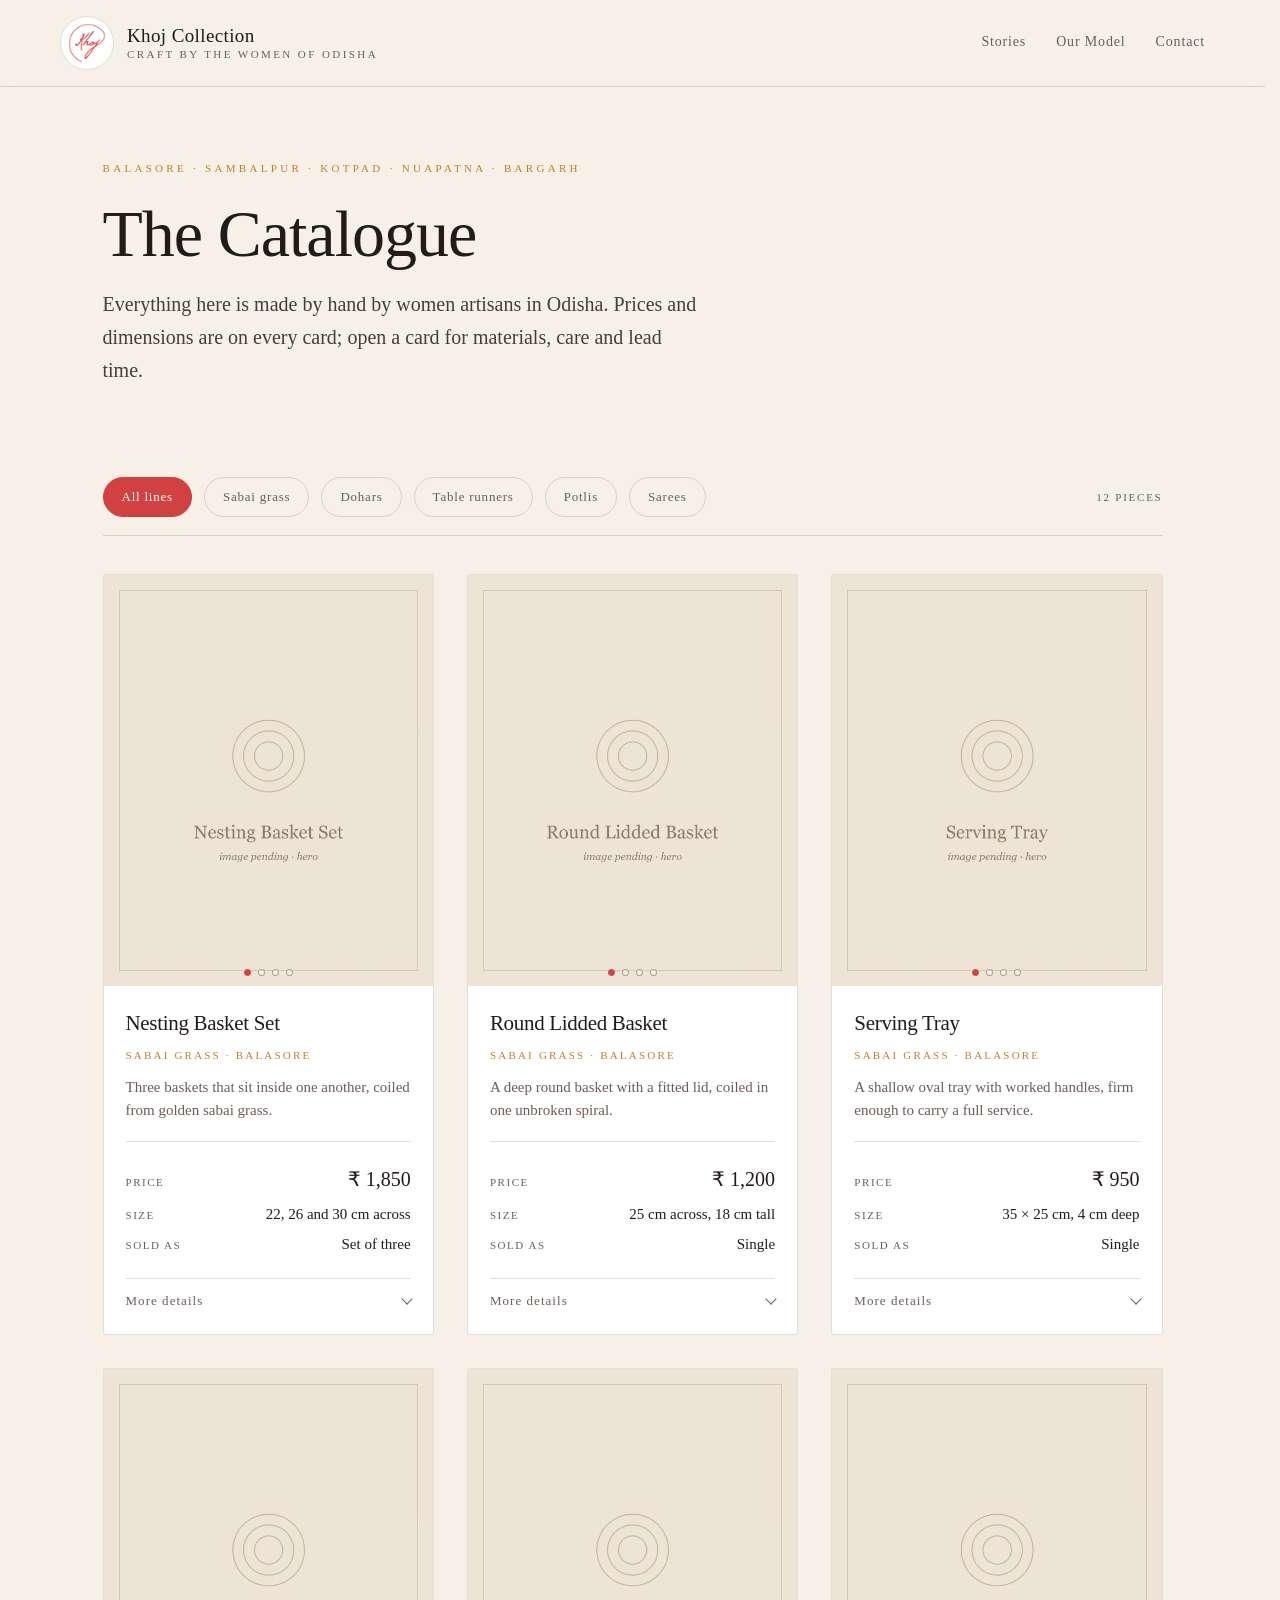
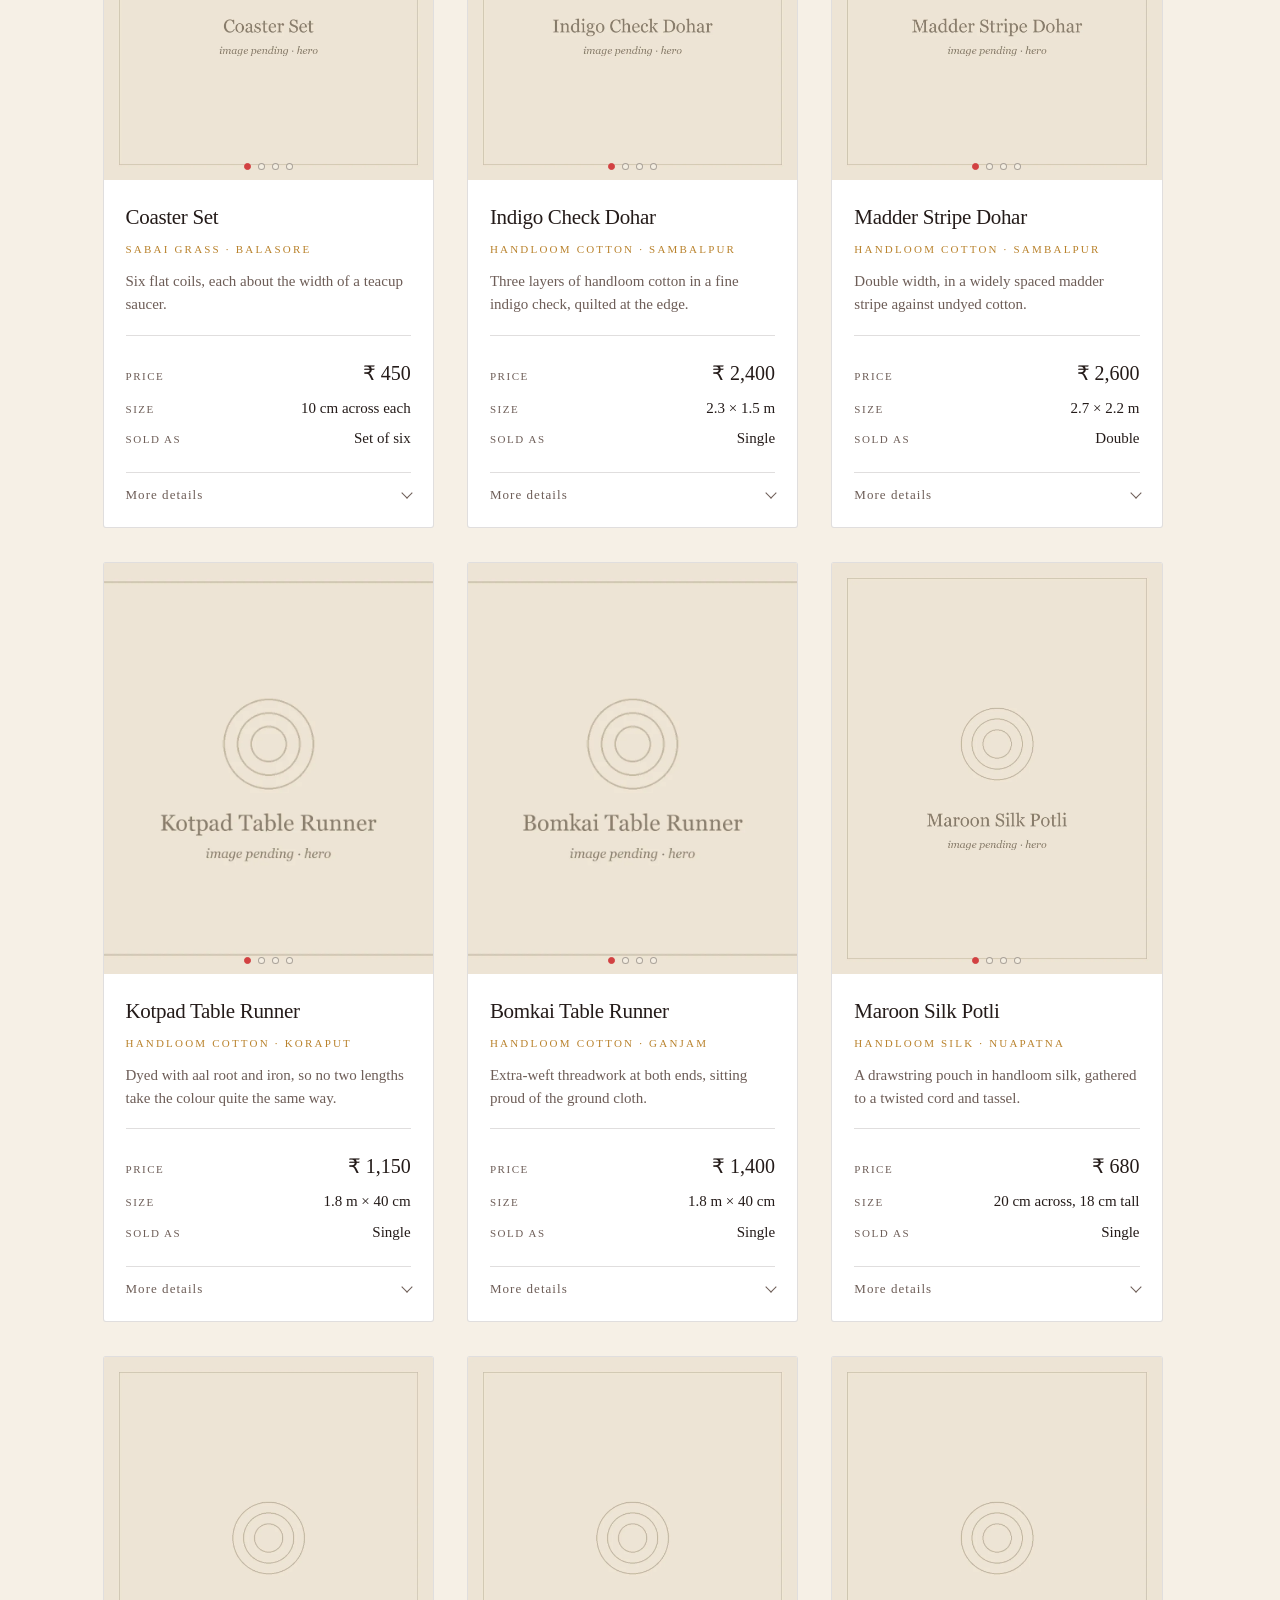
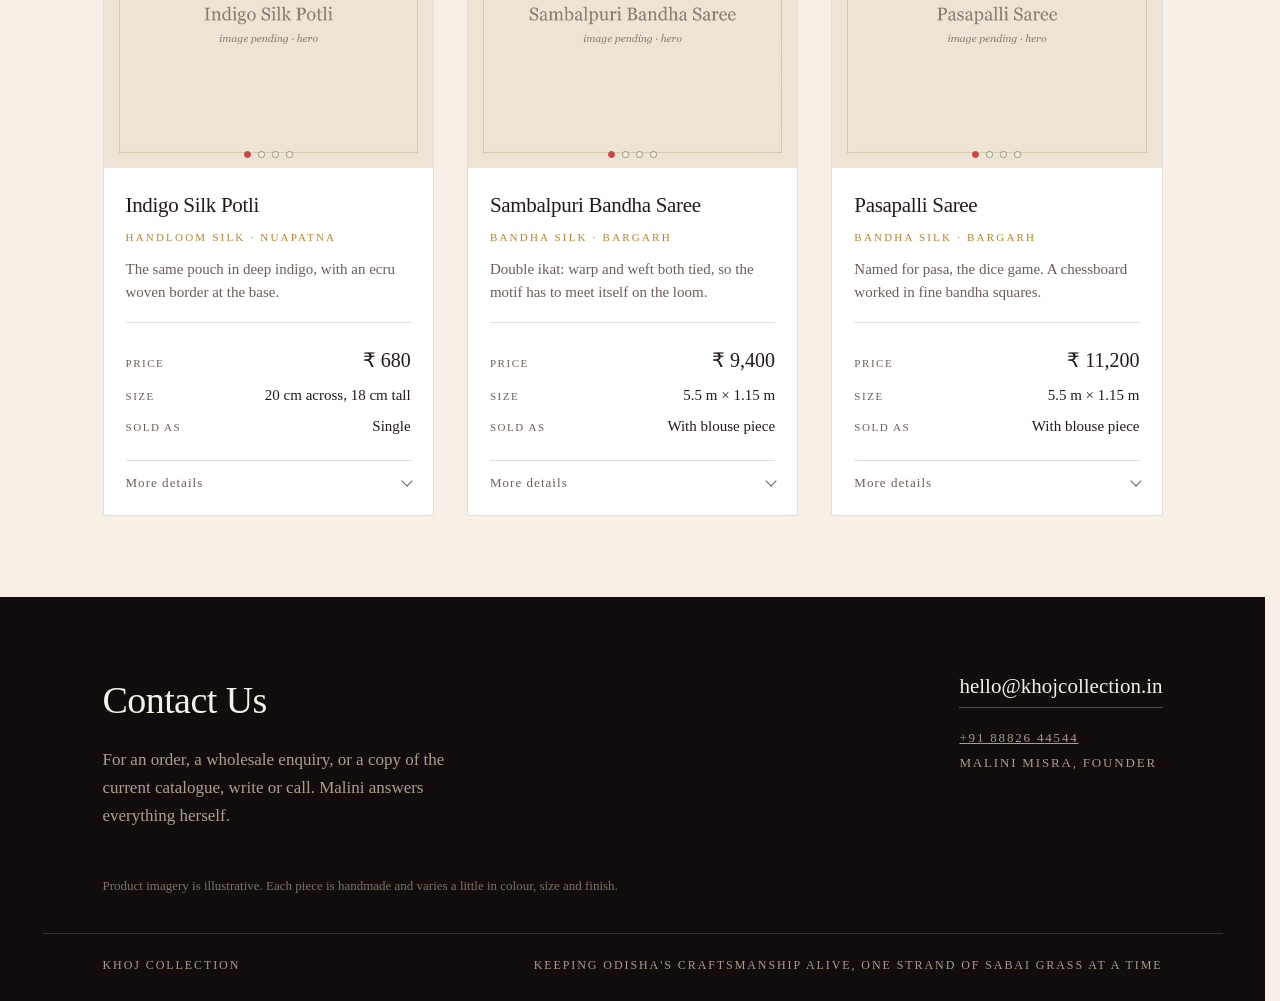
==== catalogue.html @ 5d2ae117 "Add catalogue, real assets, and GitHub Pages deployment Brings the repo up to date with the working " ====
<!doctype html>
<html lang="en">
<head>
<meta charset="utf-8">
<meta name="viewport" content="width=device-width, initial-scale=1">
<title>Catalogue | Khoj Collection</title>
<meta name="description" content="Sabai grass baskets from Balasore, and Odisha handloom dohars, table runners, potlis and Sambalpuri sarees. Made by women artisans; prices and dimensions stated.">
<link rel="canonical" href="https://ayush-0801.github.io/khoj-collection/catalogue.html">
<link rel="icon" href="assets/img/khoj-ink.png">
<link rel="apple-touch-icon" href="assets/img/khoj-ink.png">
<meta name="theme-color" content="#f6f0e6">
<meta property="og:type" content="website">
<meta property="og:site_name" content="Khoj Collection">
<meta property="og:title" content="Catalogue | Khoj Collection">
<meta property="og:description" content="Sabai grass baskets from Balasore, and Odisha handloom dohars, table runners, potlis and Sambalpuri sarees. Made by women artisans; prices and dimensions stated.">
<meta property="og:url" content="https://ayush-0801.github.io/khoj-collection/catalogue.html">
<meta property="og:image" content="https://ayush-0801.github.io/khoj-collection/assets/img/og-card.jpg">
<meta property="og:image:width" content="1200">
<meta property="og:image:height" content="630">
<meta name="twitter:card" content="summary_large_image">
<link rel="stylesheet" href="assets/css/style.css">
</head>
<body>

<header class="site-head">
  <a class="brand" href="index.html">
    <span class="brand-badge"><img id="brand-mark" src="assets/img/khoj-ink.png" alt=""></span>
    <span class="brand-text">
      <b>Khoj Collection</b>
      <i>Craft by the women of Odisha</i>
    </span>
  </a>
  <nav class="site-nav">
    <a href="index.html#stories">Stories</a>
    <a href="index.html#model">Our Model</a>
    <a href="#contact">Contact</a>
  </nav>
</header>

<main id="top">
  <section class="page-head">
    <p class="eyebrow">Balasore · Sambalpur · Kotpad · Nuapatna · Bargarh</p>
    <h1>The Catalogue</h1>
    <p class="lede">
      Everything here is made by hand by women artisans in Odisha. Prices and
      dimensions are on every card; open a card for materials, care and lead time.
    </p>
  </section>

  <section class="products" id="catalogue">
    <div class="filter-bar">
      <div class="filters" id="filters" hidden></div>
      <p class="filter-count" id="filter-count" aria-live="polite" role="status"></p>
    </div>

    <div class="grid" id="products">
      <article class="card" id="sabai-nesting-basket-set" data-cat="sabai" data-price="1850">
        <div class="card-gallery" tabindex="0" role="group" aria-label="Photographs of Nesting Basket Set">
          <div class="card-frames">
            <img class="is-on" src="assets/img/products/sabai/nesting-basket-set/hero.webp" srcset="assets/img/products/sabai/nesting-basket-set/hero.webp 1200w, assets/img/products/sabai/nesting-basket-set/hero@2x.webp 2400w" sizes="(max-width: 640px) 90vw, 320px" width="1200" height="1500" loading="lazy" decoding="async" alt="Nesting Basket Set.">
            <img src="assets/img/products/sabai/nesting-basket-set/detail-weave.webp" width="900" height="900" loading="lazy" decoding="async" alt="Nesting Basket Set, close detail of the weave.">
            <img src="assets/img/products/sabai/nesting-basket-set/detail-scale.webp" width="900" height="900" loading="lazy" decoding="async" alt="Nesting Basket Set, shown on a table for scale.">
            <img src="assets/img/products/sabai/nesting-basket-set/detail-alt.webp" width="900" height="900" loading="lazy" decoding="async" alt="Nesting Basket Set, a second view.">
          </div>
          <button class="shot-nav shot-prev" type="button" data-dir="-1" aria-label="Previous photo">&#8249;</button>
          <button class="shot-nav shot-next" type="button" data-dir="1" aria-label="Next photo">&#8250;</button>
          <div class="shot-dots">
            <button class="shot-dot" type="button" aria-current="true" aria-label="Photo 1 of 4"></button>
            <button class="shot-dot" type="button" aria-current="false" aria-label="Photo 2 of 4"></button>
            <button class="shot-dot" type="button" aria-current="false" aria-label="Photo 3 of 4"></button>
            <button class="shot-dot" type="button" aria-current="false" aria-label="Photo 4 of 4"></button>
          </div>
        </div>
        <div class="card-body">
          <h3>Nesting Basket Set</h3>
          <p class="card-place">Sabai grass · Balasore</p>
          <p class="card-note">Three baskets that sit inside one another, coiled from golden sabai grass.</p>
          <dl class="card-meta">
            <div><dt>Price</dt><dd class="card-price">₹ 1,850</dd></div>
            <div><dt>Size</dt><dd>22, 26 and 30 cm across</dd></div>
            <div><dt>Sold as</dt><dd>Set of three</dd></div>
          </dl>
          <button class="card-open" type="button" aria-expanded="true" aria-controls="panel-sabai-nesting-basket-set">
            <span class="card-open-text">More details</span>
            <span class="card-open-mark" aria-hidden="true"></span>
          </button>
        </div>
      </article>
      <div class="card-panel" id="panel-sabai-nesting-basket-set">
        <div class="card-panel-inner">
          <button class="panel-close" type="button" aria-label="Close details">&times;</button>
          <div class="gallery">
            <div class="gallery-main">
              <img src="assets/img/products/sabai/nesting-basket-set/hero.webp"
                   srcset="assets/img/products/sabai/nesting-basket-set/hero.webp 1200w, assets/img/products/sabai/nesting-basket-set/hero@2x.webp 2400w"
                   sizes="(max-width: 760px) 90vw, 420px"
                   width="1200" height="1500" loading="lazy" decoding="async"
                   alt="Nesting Basket Set.">
            </div>
            <div class="gallery-thumbs">
            <button class="gallery-thumb" type="button" aria-current="true"><img src="assets/img/products/sabai/nesting-basket-set/hero.webp" width="200" height="200" loading="lazy" decoding="async" data-full="assets/img/products/sabai/nesting-basket-set/hero.webp" alt="Nesting Basket Set."></button>
            <button class="gallery-thumb" type="button" aria-current="false"><img src="assets/img/products/sabai/nesting-basket-set/detail-weave.webp" width="200" height="200" loading="lazy" decoding="async" data-full="assets/img/products/sabai/nesting-basket-set/detail-weave.webp" alt="Nesting Basket Set, close detail of the weave."></button>
            <button class="gallery-thumb" type="button" aria-current="false"><img src="assets/img/products/sabai/nesting-basket-set/detail-scale.webp" width="200" height="200" loading="lazy" decoding="async" data-full="assets/img/products/sabai/nesting-basket-set/detail-scale.webp" alt="Nesting Basket Set, shown on a table for scale."></button>
            <button class="gallery-thumb" type="button" aria-current="false"><img src="assets/img/products/sabai/nesting-basket-set/detail-alt.webp" width="200" height="200" loading="lazy" decoding="async" data-full="assets/img/products/sabai/nesting-basket-set/detail-alt.webp" alt="Nesting Basket Set, a second view."></button>
            </div>
          </div>
          <div class="panel-detail">
            <h3>Nesting Basket Set</h3>
            <p class="card-place">Sabai grass · Balasore</p>
            <p class="panel-note">Coiled in a continuous spiral and stitched with split grass, the way sabai has always been worked. The three sizes nest for storage and separate for use: bread on the shallow one, fruit in the deep. No dye, no varnish; the colour is the grass.</p>
            <table class="spec-table">
              <caption class="u-hidden">Specifications for Nesting Basket Set</caption>
              <tbody>
              <tr><th scope="row">Material</th><td>Undyed sabai grass, split-grass binding</td></tr>
              <tr><th scope="row">Dimensions</th><td>22, 26 and 30 cm across</td></tr>
              <tr><th scope="row">Weight</th><td>Approx. 340 g the set</td></tr>
              <tr><th scope="row">Finish</th><td>Natural, unsealed</td></tr>
              <tr><th scope="row">Care</th><td>Dust with a dry brush. Keep out of prolonged damp.</td></tr>
              <tr><th scope="row">Artisan group</th><td>Balasore self-help group, 30 women artisans</td></tr>
              <tr><th scope="row">Lead time</th><td>2–3 weeks</td></tr>
              </tbody>
            </table>
            <p class="panel-foot"><b>₹ 1,850</b><span>22, 26 and 30 cm across · Set of three</span></p>
            <a class="btn" href="mailto:hello@khojcollection.in?subject=Enquiry%3A%20Nesting%20Basket%20Set">Enquire about this piece</a>
          </div>
        </div>
      </div>
      <article class="card" id="sabai-lidded-basket" data-cat="sabai" data-price="1200">
        <div class="card-gallery" tabindex="0" role="group" aria-label="Photographs of Round Lidded Basket">
          <div class="card-frames">
            <img class="is-on" src="assets/img/products/sabai/lidded-basket/hero.webp" srcset="assets/img/products/sabai/lidded-basket/hero.webp 1200w, assets/img/products/sabai/lidded-basket/hero@2x.webp 2400w" sizes="(max-width: 640px) 90vw, 320px" width="1200" height="1500" loading="lazy" decoding="async" alt="Round Lidded Basket.">
            <img src="assets/img/products/sabai/lidded-basket/detail-weave.webp" width="900" height="900" loading="lazy" decoding="async" alt="Round Lidded Basket, close detail of the weave.">
            <img src="assets/img/products/sabai/lidded-basket/detail-scale.webp" width="900" height="900" loading="lazy" decoding="async" alt="Round Lidded Basket, shown on a table for scale.">
            <img src="assets/img/products/sabai/lidded-basket/detail-alt.webp" width="900" height="900" loading="lazy" decoding="async" alt="Round Lidded Basket, a second view.">
          </div>
          <button class="shot-nav shot-prev" type="button" data-dir="-1" aria-label="Previous photo">&#8249;</button>
          <button class="shot-nav shot-next" type="button" data-dir="1" aria-label="Next photo">&#8250;</button>
          <div class="shot-dots">
            <button class="shot-dot" type="button" aria-current="true" aria-label="Photo 1 of 4"></button>
            <button class="shot-dot" type="button" aria-current="false" aria-label="Photo 2 of 4"></button>
            <button class="shot-dot" type="button" aria-current="false" aria-label="Photo 3 of 4"></button>
            <button class="shot-dot" type="button" aria-current="false" aria-label="Photo 4 of 4"></button>
          </div>
        </div>
        <div class="card-body">
          <h3>Round Lidded Basket</h3>
          <p class="card-place">Sabai grass · Balasore</p>
          <p class="card-note">A deep round basket with a fitted lid, coiled in one unbroken spiral.</p>
          <dl class="card-meta">
            <div><dt>Price</dt><dd class="card-price">₹ 1,200</dd></div>
            <div><dt>Size</dt><dd>25 cm across, 18 cm tall</dd></div>
            <div><dt>Sold as</dt><dd>Single</dd></div>
          </dl>
          <button class="card-open" type="button" aria-expanded="true" aria-controls="panel-sabai-lidded-basket">
            <span class="card-open-text">More details</span>
            <span class="card-open-mark" aria-hidden="true"></span>
          </button>
        </div>
      </article>
      <div class="card-panel" id="panel-sabai-lidded-basket">
        <div class="card-panel-inner">
          <button class="panel-close" type="button" aria-label="Close details">&times;</button>
          <div class="gallery">
            <div class="gallery-main">
              <img src="assets/img/products/sabai/lidded-basket/hero.webp"
                   srcset="assets/img/products/sabai/lidded-basket/hero.webp 1200w, assets/img/products/sabai/lidded-basket/hero@2x.webp 2400w"
                   sizes="(max-width: 760px) 90vw, 420px"
                   width="1200" height="1500" loading="lazy" decoding="async"
                   alt="Round Lidded Basket.">
            </div>
            <div class="gallery-thumbs">
            <button class="gallery-thumb" type="button" aria-current="true"><img src="assets/img/products/sabai/lidded-basket/hero.webp" width="200" height="200" loading="lazy" decoding="async" data-full="assets/img/products/sabai/lidded-basket/hero.webp" alt="Round Lidded Basket."></button>
            <button class="gallery-thumb" type="button" aria-current="false"><img src="assets/img/products/sabai/lidded-basket/detail-weave.webp" width="200" height="200" loading="lazy" decoding="async" data-full="assets/img/products/sabai/lidded-basket/detail-weave.webp" alt="Round Lidded Basket, close detail of the weave."></button>
            <button class="gallery-thumb" type="button" aria-current="false"><img src="assets/img/products/sabai/lidded-basket/detail-scale.webp" width="200" height="200" loading="lazy" decoding="async" data-full="assets/img/products/sabai/lidded-basket/detail-scale.webp" alt="Round Lidded Basket, shown on a table for scale."></button>
            <button class="gallery-thumb" type="button" aria-current="false"><img src="assets/img/products/sabai/lidded-basket/detail-alt.webp" width="200" height="200" loading="lazy" decoding="async" data-full="assets/img/products/sabai/lidded-basket/detail-alt.webp" alt="Round Lidded Basket, a second view."></button>
            </div>
          </div>
          <div class="panel-detail">
            <h3>Round Lidded Basket</h3>
            <p class="card-place">Sabai grass · Balasore</p>
            <p class="panel-note">The lid is coiled to match the body so the grain runs continuous when it is closed. Deep enough for a shawl or a season's worth of letters.</p>
            <table class="spec-table">
              <caption class="u-hidden">Specifications for Round Lidded Basket</caption>
              <tbody>
              <tr><th scope="row">Material</th><td>Undyed sabai grass, split-grass binding</td></tr>
              <tr><th scope="row">Dimensions</th><td>25 cm across, 18 cm tall</td></tr>
              <tr><th scope="row">Weight</th><td>Approx. 210 g</td></tr>
              <tr><th scope="row">Finish</th><td>Natural, unsealed</td></tr>
              <tr><th scope="row">Care</th><td>Dust with a dry brush. Keep out of prolonged damp.</td></tr>
              <tr><th scope="row">Artisan group</th><td>Balasore self-help group, 30 women artisans</td></tr>
              <tr><th scope="row">Lead time</th><td>2–3 weeks</td></tr>
              </tbody>
            </table>
            <p class="panel-foot"><b>₹ 1,200</b><span>25 cm across, 18 cm tall · Single</span></p>
            <a class="btn" href="mailto:hello@khojcollection.in?subject=Enquiry%3A%20Round%20Lidded%20Basket">Enquire about this piece</a>
          </div>
        </div>
      </div>
      <article class="card" id="sabai-serving-tray" data-cat="sabai" data-price="950">
        <div class="card-gallery" tabindex="0" role="group" aria-label="Photographs of Serving Tray">
          <div class="card-frames">
            <img class="is-on" src="assets/img/products/sabai/serving-tray/hero.webp" srcset="assets/img/products/sabai/serving-tray/hero.webp 1200w, assets/img/products/sabai/serving-tray/hero@2x.webp 2400w" sizes="(max-width: 640px) 90vw, 320px" width="1200" height="1500" loading="lazy" decoding="async" alt="Serving Tray.">
            <img src="assets/img/products/sabai/serving-tray/detail-weave.webp" width="900" height="900" loading="lazy" decoding="async" alt="Serving Tray, close detail of the weave.">
            <img src="assets/img/products/sabai/serving-tray/detail-scale.webp" width="900" height="900" loading="lazy" decoding="async" alt="Serving Tray, shown on a table for scale.">
            <img src="assets/img/products/sabai/serving-tray/detail-alt.webp" width="900" height="900" loading="lazy" decoding="async" alt="Serving Tray, a second view.">
          </div>
          <button class="shot-nav shot-prev" type="button" data-dir="-1" aria-label="Previous photo">&#8249;</button>
          <button class="shot-nav shot-next" type="button" data-dir="1" aria-label="Next photo">&#8250;</button>
          <div class="shot-dots">
            <button class="shot-dot" type="button" aria-current="true" aria-label="Photo 1 of 4"></button>
            <button class="shot-dot" type="button" aria-current="false" aria-label="Photo 2 of 4"></button>
            <button class="shot-dot" type="button" aria-current="false" aria-label="Photo 3 of 4"></button>
            <button class="shot-dot" type="button" aria-current="false" aria-label="Photo 4 of 4"></button>
          </div>
        </div>
        <div class="card-body">
          <h3>Serving Tray</h3>
          <p class="card-place">Sabai grass · Balasore</p>
          <p class="card-note">A shallow oval tray with worked handles, firm enough to carry a full service.</p>
          <dl class="card-meta">
            <div><dt>Price</dt><dd class="card-price">₹ 950</dd></div>
            <div><dt>Size</dt><dd>35 × 25 cm, 4 cm deep</dd></div>
            <div><dt>Sold as</dt><dd>Single</dd></div>
          </dl>
          <button class="card-open" type="button" aria-expanded="true" aria-controls="panel-sabai-serving-tray">
            <span class="card-open-text">More details</span>
            <span class="card-open-mark" aria-hidden="true"></span>
          </button>
        </div>
      </article>
      <div class="card-panel" id="panel-sabai-serving-tray">
        <div class="card-panel-inner">
          <button class="panel-close" type="button" aria-label="Close details">&times;</button>
          <div class="gallery">
            <div class="gallery-main">
              <img src="assets/img/products/sabai/serving-tray/hero.webp"
                   srcset="assets/img/products/sabai/serving-tray/hero.webp 1200w, assets/img/products/sabai/serving-tray/hero@2x.webp 2400w"
                   sizes="(max-width: 760px) 90vw, 420px"
                   width="1200" height="1500" loading="lazy" decoding="async"
                   alt="Serving Tray.">
            </div>
            <div class="gallery-thumbs">
            <button class="gallery-thumb" type="button" aria-current="true"><img src="assets/img/products/sabai/serving-tray/hero.webp" width="200" height="200" loading="lazy" decoding="async" data-full="assets/img/products/sabai/serving-tray/hero.webp" alt="Serving Tray."></button>
            <button class="gallery-thumb" type="button" aria-current="false"><img src="assets/img/products/sabai/serving-tray/detail-weave.webp" width="200" height="200" loading="lazy" decoding="async" data-full="assets/img/products/sabai/serving-tray/detail-weave.webp" alt="Serving Tray, close detail of the weave."></button>
            <button class="gallery-thumb" type="button" aria-current="false"><img src="assets/img/products/sabai/serving-tray/detail-scale.webp" width="200" height="200" loading="lazy" decoding="async" data-full="assets/img/products/sabai/serving-tray/detail-scale.webp" alt="Serving Tray, shown on a table for scale."></button>
            <button class="gallery-thumb" type="button" aria-current="false"><img src="assets/img/products/sabai/serving-tray/detail-alt.webp" width="200" height="200" loading="lazy" decoding="async" data-full="assets/img/products/sabai/serving-tray/detail-alt.webp" alt="Serving Tray, a second view."></button>
            </div>
          </div>
          <div class="panel-detail">
            <h3>Serving Tray</h3>
            <p class="card-place">Sabai grass · Balasore</p>
            <p class="panel-note">Coiled flat and tightened at the rim so it holds its shape under weight. The handles are worked into the coil rather than added on.</p>
            <table class="spec-table">
              <caption class="u-hidden">Specifications for Serving Tray</caption>
              <tbody>
              <tr><th scope="row">Material</th><td>Undyed sabai grass, split-grass binding</td></tr>
              <tr><th scope="row">Dimensions</th><td>35 × 25 cm, 4 cm deep</td></tr>
              <tr><th scope="row">Weight</th><td>Approx. 180 g</td></tr>
              <tr><th scope="row">Finish</th><td>Natural, unsealed</td></tr>
              <tr><th scope="row">Care</th><td>Wipe with a barely damp cloth. Dry flat.</td></tr>
              <tr><th scope="row">Artisan group</th><td>Balasore self-help group, 30 women artisans</td></tr>
              <tr><th scope="row">Lead time</th><td>2–3 weeks</td></tr>
              </tbody>
            </table>
            <p class="panel-foot"><b>₹ 950</b><span>35 × 25 cm, 4 cm deep · Single</span></p>
            <a class="btn" href="mailto:hello@khojcollection.in?subject=Enquiry%3A%20Serving%20Tray">Enquire about this piece</a>
          </div>
        </div>
      </div>
      <article class="card" id="sabai-coaster-set" data-cat="sabai" data-price="450">
        <div class="card-gallery" tabindex="0" role="group" aria-label="Photographs of Coaster Set">
          <div class="card-frames">
            <img class="is-on" src="assets/img/products/sabai/coaster-set/hero.webp" srcset="assets/img/products/sabai/coaster-set/hero.webp 1200w, assets/img/products/sabai/coaster-set/hero@2x.webp 2400w" sizes="(max-width: 640px) 90vw, 320px" width="1200" height="1500" loading="lazy" decoding="async" alt="Coaster Set.">
            <img src="assets/img/products/sabai/coaster-set/detail-weave.webp" width="900" height="900" loading="lazy" decoding="async" alt="Coaster Set, close detail of the weave.">
            <img src="assets/img/products/sabai/coaster-set/detail-scale.webp" width="900" height="900" loading="lazy" decoding="async" alt="Coaster Set, shown on a table for scale.">
            <img src="assets/img/products/sabai/coaster-set/detail-alt.webp" width="900" height="900" loading="lazy" decoding="async" alt="Coaster Set, a second view.">
          </div>
          <button class="shot-nav shot-prev" type="button" data-dir="-1" aria-label="Previous photo">&#8249;</button>
          <button class="shot-nav shot-next" type="button" data-dir="1" aria-label="Next photo">&#8250;</button>
          <div class="shot-dots">
            <button class="shot-dot" type="button" aria-current="true" aria-label="Photo 1 of 4"></button>
            <button class="shot-dot" type="button" aria-current="false" aria-label="Photo 2 of 4"></button>
            <button class="shot-dot" type="button" aria-current="false" aria-label="Photo 3 of 4"></button>
            <button class="shot-dot" type="button" aria-current="false" aria-label="Photo 4 of 4"></button>
          </div>
        </div>
        <div class="card-body">
          <h3>Coaster Set</h3>
          <p class="card-place">Sabai grass · Balasore</p>
          <p class="card-note">Six flat coils, each about the width of a teacup saucer.</p>
          <dl class="card-meta">
            <div><dt>Price</dt><dd class="card-price">₹ 450</dd></div>
            <div><dt>Size</dt><dd>10 cm across each</dd></div>
            <div><dt>Sold as</dt><dd>Set of six</dd></div>
          </dl>
          <button class="card-open" type="button" aria-expanded="true" aria-controls="panel-sabai-coaster-set">
            <span class="card-open-text">More details</span>
            <span class="card-open-mark" aria-hidden="true"></span>
          </button>
        </div>
      </article>
      <div class="card-panel" id="panel-sabai-coaster-set">
        <div class="card-panel-inner">
          <button class="panel-close" type="button" aria-label="Close details">&times;</button>
          <div class="gallery">
            <div class="gallery-main">
              <img src="assets/img/products/sabai/coaster-set/hero.webp"
                   srcset="assets/img/products/sabai/coaster-set/hero.webp 1200w, assets/img/products/sabai/coaster-set/hero@2x.webp 2400w"
                   sizes="(max-width: 760px) 90vw, 420px"
                   width="1200" height="1500" loading="lazy" decoding="async"
                   alt="Coaster Set.">
            </div>
            <div class="gallery-thumbs">
            <button class="gallery-thumb" type="button" aria-current="true"><img src="assets/img/products/sabai/coaster-set/hero.webp" width="200" height="200" loading="lazy" decoding="async" data-full="assets/img/products/sabai/coaster-set/hero.webp" alt="Coaster Set."></button>
            <button class="gallery-thumb" type="button" aria-current="false"><img src="assets/img/products/sabai/coaster-set/detail-weave.webp" width="200" height="200" loading="lazy" decoding="async" data-full="assets/img/products/sabai/coaster-set/detail-weave.webp" alt="Coaster Set, close detail of the weave."></button>
            <button class="gallery-thumb" type="button" aria-current="false"><img src="assets/img/products/sabai/coaster-set/detail-scale.webp" width="200" height="200" loading="lazy" decoding="async" data-full="assets/img/products/sabai/coaster-set/detail-scale.webp" alt="Coaster Set, shown on a table for scale."></button>
            <button class="gallery-thumb" type="button" aria-current="false"><img src="assets/img/products/sabai/coaster-set/detail-alt.webp" width="200" height="200" loading="lazy" decoding="async" data-full="assets/img/products/sabai/coaster-set/detail-alt.webp" alt="Coaster Set, a second view."></button>
            </div>
          </div>
          <div class="panel-detail">
            <h3>Coaster Set</h3>
            <p class="card-place">Sabai grass · Balasore</p>
            <p class="panel-note">The smallest thing the group makes and the one that teaches the coil; every new artisan starts here. Six to a set, each very slightly its own size.</p>
            <table class="spec-table">
              <caption class="u-hidden">Specifications for Coaster Set</caption>
              <tbody>
              <tr><th scope="row">Material</th><td>Undyed sabai grass, split-grass binding</td></tr>
              <tr><th scope="row">Dimensions</th><td>10 cm across each</td></tr>
              <tr><th scope="row">Weight</th><td>Approx. 90 g the set</td></tr>
              <tr><th scope="row">Finish</th><td>Natural, unsealed</td></tr>
              <tr><th scope="row">Care</th><td>Wipe with a barely damp cloth. Dry flat.</td></tr>
              <tr><th scope="row">Artisan group</th><td>Balasore self-help group, 30 women artisans</td></tr>
              <tr><th scope="row">Lead time</th><td>1–2 weeks</td></tr>
              </tbody>
            </table>
            <p class="panel-foot"><b>₹ 450</b><span>10 cm across each · Set of six</span></p>
            <a class="btn" href="mailto:hello@khojcollection.in?subject=Enquiry%3A%20Coaster%20Set">Enquire about this piece</a>
          </div>
        </div>
      </div>
      <article class="card" id="dohar-indigo-check" data-cat="dohar" data-price="2400">
        <div class="card-gallery" tabindex="0" role="group" aria-label="Photographs of Indigo Check Dohar">
          <div class="card-frames">
            <img class="is-on" src="assets/img/products/dohar/indigo-check/hero.webp" srcset="assets/img/products/dohar/indigo-check/hero.webp 1200w, assets/img/products/dohar/indigo-check/hero@2x.webp 2400w" sizes="(max-width: 640px) 90vw, 320px" width="1200" height="1500" loading="lazy" decoding="async" alt="Indigo Check Dohar.">
            <img src="assets/img/products/dohar/indigo-check/detail-weave.webp" width="900" height="900" loading="lazy" decoding="async" alt="Indigo Check Dohar, close detail of the weave.">
            <img src="assets/img/products/dohar/indigo-check/detail-scale.webp" width="900" height="900" loading="lazy" decoding="async" alt="Indigo Check Dohar, shown on a table for scale.">
            <img src="assets/img/products/dohar/indigo-check/detail-alt.webp" width="900" height="900" loading="lazy" decoding="async" alt="Indigo Check Dohar, a second view.">
          </div>
          <button class="shot-nav shot-prev" type="button" data-dir="-1" aria-label="Previous photo">&#8249;</button>
          <button class="shot-nav shot-next" type="button" data-dir="1" aria-label="Next photo">&#8250;</button>
          <div class="shot-dots">
            <button class="shot-dot" type="button" aria-current="true" aria-label="Photo 1 of 4"></button>
            <button class="shot-dot" type="button" aria-current="false" aria-label="Photo 2 of 4"></button>
            <button class="shot-dot" type="button" aria-current="false" aria-label="Photo 3 of 4"></button>
            <button class="shot-dot" type="button" aria-current="false" aria-label="Photo 4 of 4"></button>
          </div>
        </div>
        <div class="card-body">
          <h3>Indigo Check Dohar</h3>
          <p class="card-place">Handloom cotton · Sambalpur</p>
          <p class="card-note">Three layers of handloom cotton in a fine indigo check, quilted at the edge.</p>
          <dl class="card-meta">
            <div><dt>Price</dt><dd class="card-price">₹ 2,400</dd></div>
            <div><dt>Size</dt><dd>2.3 × 1.5 m</dd></div>
            <div><dt>Sold as</dt><dd>Single</dd></div>
          </dl>
          <button class="card-open" type="button" aria-expanded="true" aria-controls="panel-dohar-indigo-check">
            <span class="card-open-text">More details</span>
            <span class="card-open-mark" aria-hidden="true"></span>
          </button>
        </div>
      </article>
      <div class="card-panel" id="panel-dohar-indigo-check">
        <div class="card-panel-inner">
          <button class="panel-close" type="button" aria-label="Close details">&times;</button>
          <div class="gallery">
            <div class="gallery-main">
              <img src="assets/img/products/dohar/indigo-check/hero.webp"
                   srcset="assets/img/products/dohar/indigo-check/hero.webp 1200w, assets/img/products/dohar/indigo-check/hero@2x.webp 2400w"
                   sizes="(max-width: 760px) 90vw, 420px"
                   width="1200" height="1500" loading="lazy" decoding="async"
                   alt="Indigo Check Dohar.">
            </div>
            <div class="gallery-thumbs">
            <button class="gallery-thumb" type="button" aria-current="true"><img src="assets/img/products/dohar/indigo-check/hero.webp" width="200" height="200" loading="lazy" decoding="async" data-full="assets/img/products/dohar/indigo-check/hero.webp" alt="Indigo Check Dohar."></button>
            <button class="gallery-thumb" type="button" aria-current="false"><img src="assets/img/products/dohar/indigo-check/detail-weave.webp" width="200" height="200" loading="lazy" decoding="async" data-full="assets/img/products/dohar/indigo-check/detail-weave.webp" alt="Indigo Check Dohar, close detail of the weave."></button>
            <button class="gallery-thumb" type="button" aria-current="false"><img src="assets/img/products/dohar/indigo-check/detail-scale.webp" width="200" height="200" loading="lazy" decoding="async" data-full="assets/img/products/dohar/indigo-check/detail-scale.webp" alt="Indigo Check Dohar, shown on a table for scale."></button>
            <button class="gallery-thumb" type="button" aria-current="false"><img src="assets/img/products/dohar/indigo-check/detail-alt.webp" width="200" height="200" loading="lazy" decoding="async" data-full="assets/img/products/dohar/indigo-check/detail-alt.webp" alt="Indigo Check Dohar, a second view."></button>
            </div>
          </div>
          <div class="panel-detail">
            <h3>Indigo Check Dohar</h3>
            <p class="card-place">Handloom cotton · Sambalpur</p>
            <p class="panel-note">A dohar is the in-between blanket: too warm for a sheet, too light for a quilt, right for nine months of the year. Three layers of loom-width cotton, run together at the border and left soft in the middle.</p>
            <table class="spec-table">
              <caption class="u-hidden">Specifications for Indigo Check Dohar</caption>
              <tbody>
              <tr><th scope="row">Material</th><td>Handloom cotton, three layers</td></tr>
              <tr><th scope="row">Dimensions</th><td>2.3 × 1.5 m</td></tr>
              <tr><th scope="row">Weight</th><td>Approx. 900 g</td></tr>
              <tr><th scope="row">Finish</th><td>Edge-quilted, plain border</td></tr>
              <tr><th scope="row">Care</th><td>Cold hand wash separately for the first two washes.</td></tr>
              <tr><th scope="row">Artisan group</th><td>Sambalpur cluster weavers</td></tr>
              <tr><th scope="row">Lead time</th><td>3–4 weeks</td></tr>
              </tbody>
            </table>
            <p class="panel-foot"><b>₹ 2,400</b><span>2.3 × 1.5 m · Single</span></p>
            <a class="btn" href="mailto:hello@khojcollection.in?subject=Enquiry%3A%20Indigo%20Check%20Dohar">Enquire about this piece</a>
          </div>
        </div>
      </div>
      <article class="card" id="dohar-madder-stripe" data-cat="dohar" data-price="2600">
        <div class="card-gallery" tabindex="0" role="group" aria-label="Photographs of Madder Stripe Dohar">
          <div class="card-frames">
            <img class="is-on" src="assets/img/products/dohar/madder-stripe/hero.webp" srcset="assets/img/products/dohar/madder-stripe/hero.webp 1200w, assets/img/products/dohar/madder-stripe/hero@2x.webp 2400w" sizes="(max-width: 640px) 90vw, 320px" width="1200" height="1500" loading="lazy" decoding="async" alt="Madder Stripe Dohar.">
            <img src="assets/img/products/dohar/madder-stripe/detail-weave.webp" width="900" height="900" loading="lazy" decoding="async" alt="Madder Stripe Dohar, close detail of the weave.">
            <img src="assets/img/products/dohar/madder-stripe/detail-scale.webp" width="900" height="900" loading="lazy" decoding="async" alt="Madder Stripe Dohar, shown on a table for scale.">
            <img src="assets/img/products/dohar/madder-stripe/detail-alt.webp" width="900" height="900" loading="lazy" decoding="async" alt="Madder Stripe Dohar, a second view.">
          </div>
          <button class="shot-nav shot-prev" type="button" data-dir="-1" aria-label="Previous photo">&#8249;</button>
          <button class="shot-nav shot-next" type="button" data-dir="1" aria-label="Next photo">&#8250;</button>
          <div class="shot-dots">
            <button class="shot-dot" type="button" aria-current="true" aria-label="Photo 1 of 4"></button>
            <button class="shot-dot" type="button" aria-current="false" aria-label="Photo 2 of 4"></button>
            <button class="shot-dot" type="button" aria-current="false" aria-label="Photo 3 of 4"></button>
            <button class="shot-dot" type="button" aria-current="false" aria-label="Photo 4 of 4"></button>
          </div>
        </div>
        <div class="card-body">
          <h3>Madder Stripe Dohar</h3>
          <p class="card-place">Handloom cotton · Sambalpur</p>
          <p class="card-note">Double width, in a widely spaced madder stripe against undyed cotton.</p>
          <dl class="card-meta">
            <div><dt>Price</dt><dd class="card-price">₹ 2,600</dd></div>
            <div><dt>Size</dt><dd>2.7 × 2.2 m</dd></div>
            <div><dt>Sold as</dt><dd>Double</dd></div>
          </dl>
          <button class="card-open" type="button" aria-expanded="true" aria-controls="panel-dohar-madder-stripe">
            <span class="card-open-text">More details</span>
            <span class="card-open-mark" aria-hidden="true"></span>
          </button>
        </div>
      </article>
      <div class="card-panel" id="panel-dohar-madder-stripe">
        <div class="card-panel-inner">
          <button class="panel-close" type="button" aria-label="Close details">&times;</button>
          <div class="gallery">
            <div class="gallery-main">
              <img src="assets/img/products/dohar/madder-stripe/hero.webp"
                   srcset="assets/img/products/dohar/madder-stripe/hero.webp 1200w, assets/img/products/dohar/madder-stripe/hero@2x.webp 2400w"
                   sizes="(max-width: 760px) 90vw, 420px"
                   width="1200" height="1500" loading="lazy" decoding="async"
                   alt="Madder Stripe Dohar.">
            </div>
            <div class="gallery-thumbs">
            <button class="gallery-thumb" type="button" aria-current="true"><img src="assets/img/products/dohar/madder-stripe/hero.webp" width="200" height="200" loading="lazy" decoding="async" data-full="assets/img/products/dohar/madder-stripe/hero.webp" alt="Madder Stripe Dohar."></button>
            <button class="gallery-thumb" type="button" aria-current="false"><img src="assets/img/products/dohar/madder-stripe/detail-weave.webp" width="200" height="200" loading="lazy" decoding="async" data-full="assets/img/products/dohar/madder-stripe/detail-weave.webp" alt="Madder Stripe Dohar, close detail of the weave."></button>
            <button class="gallery-thumb" type="button" aria-current="false"><img src="assets/img/products/dohar/madder-stripe/detail-scale.webp" width="200" height="200" loading="lazy" decoding="async" data-full="assets/img/products/dohar/madder-stripe/detail-scale.webp" alt="Madder Stripe Dohar, shown on a table for scale."></button>
            <button class="gallery-thumb" type="button" aria-current="false"><img src="assets/img/products/dohar/madder-stripe/detail-alt.webp" width="200" height="200" loading="lazy" decoding="async" data-full="assets/img/products/dohar/madder-stripe/detail-alt.webp" alt="Madder Stripe Dohar, a second view."></button>
            </div>
          </div>
          <div class="panel-detail">
            <h3>Madder Stripe Dohar</h3>
            <p class="card-place">Handloom cotton · Sambalpur</p>
            <p class="panel-note">The same three-layer construction at double width. The stripe is woven, not printed, so it reads on both faces.</p>
            <table class="spec-table">
              <caption class="u-hidden">Specifications for Madder Stripe Dohar</caption>
              <tbody>
              <tr><th scope="row">Material</th><td>Handloom cotton, three layers</td></tr>
              <tr><th scope="row">Dimensions</th><td>2.7 × 2.2 m</td></tr>
              <tr><th scope="row">Weight</th><td>Approx. 1.4 kg</td></tr>
              <tr><th scope="row">Finish</th><td>Edge-quilted, contrast border</td></tr>
              <tr><th scope="row">Care</th><td>Cold hand wash separately for the first two washes.</td></tr>
              <tr><th scope="row">Artisan group</th><td>Sambalpur cluster weavers</td></tr>
              <tr><th scope="row">Lead time</th><td>3–4 weeks</td></tr>
              </tbody>
            </table>
            <p class="panel-foot"><b>₹ 2,600</b><span>2.7 × 2.2 m · Double</span></p>
            <a class="btn" href="mailto:hello@khojcollection.in?subject=Enquiry%3A%20Madder%20Stripe%20Dohar">Enquire about this piece</a>
          </div>
        </div>
      </div>
      <article class="card" id="runner-kotpad" data-cat="runner" data-price="1150">
        <div class="card-gallery" tabindex="0" role="group" aria-label="Photographs of Kotpad Table Runner">
          <div class="card-frames">
            <img class="is-on" src="assets/img/products/runner/kotpad/hero.webp" srcset="assets/img/products/runner/kotpad/hero.webp 1500w, assets/img/products/runner/kotpad/hero@2x.webp 3000w" sizes="(max-width: 640px) 90vw, 320px" width="1500" height="1000" loading="lazy" decoding="async" alt="Kotpad Table Runner.">
            <img src="assets/img/products/runner/kotpad/detail-weave.webp" width="900" height="900" loading="lazy" decoding="async" alt="Kotpad Table Runner, close detail of the weave.">
            <img src="assets/img/products/runner/kotpad/detail-scale.webp" width="900" height="900" loading="lazy" decoding="async" alt="Kotpad Table Runner, shown on a table for scale.">
            <img src="assets/img/products/runner/kotpad/detail-alt.webp" width="900" height="900" loading="lazy" decoding="async" alt="Kotpad Table Runner, a second view.">
          </div>
          <button class="shot-nav shot-prev" type="button" data-dir="-1" aria-label="Previous photo">&#8249;</button>
          <button class="shot-nav shot-next" type="button" data-dir="1" aria-label="Next photo">&#8250;</button>
          <div class="shot-dots">
            <button class="shot-dot" type="button" aria-current="true" aria-label="Photo 1 of 4"></button>
            <button class="shot-dot" type="button" aria-current="false" aria-label="Photo 2 of 4"></button>
            <button class="shot-dot" type="button" aria-current="false" aria-label="Photo 3 of 4"></button>
            <button class="shot-dot" type="button" aria-current="false" aria-label="Photo 4 of 4"></button>
          </div>
        </div>
        <div class="card-body">
          <h3>Kotpad Table Runner</h3>
          <p class="card-place">Handloom cotton · Koraput</p>
          <p class="card-note">Dyed with aal root and iron, so no two lengths take the colour quite the same way.</p>
          <dl class="card-meta">
            <div><dt>Price</dt><dd class="card-price">₹ 1,150</dd></div>
            <div><dt>Size</dt><dd>1.8 m × 40 cm</dd></div>
            <div><dt>Sold as</dt><dd>Single</dd></div>
          </dl>
          <button class="card-open" type="button" aria-expanded="true" aria-controls="panel-runner-kotpad">
            <span class="card-open-text">More details</span>
            <span class="card-open-mark" aria-hidden="true"></span>
          </button>
        </div>
      </article>
      <div class="card-panel" id="panel-runner-kotpad">
        <div class="card-panel-inner">
          <button class="panel-close" type="button" aria-label="Close details">&times;</button>
          <div class="gallery">
            <div class="gallery-main">
              <img src="assets/img/products/runner/kotpad/hero.webp"
                   srcset="assets/img/products/runner/kotpad/hero.webp 1500w, assets/img/products/runner/kotpad/hero@2x.webp 3000w"
                   sizes="(max-width: 760px) 90vw, 420px"
                   width="1500" height="1000" loading="lazy" decoding="async"
                   alt="Kotpad Table Runner.">
            </div>
            <div class="gallery-thumbs">
            <button class="gallery-thumb" type="button" aria-current="true"><img src="assets/img/products/runner/kotpad/hero.webp" width="200" height="200" loading="lazy" decoding="async" data-full="assets/img/products/runner/kotpad/hero.webp" alt="Kotpad Table Runner."></button>
            <button class="gallery-thumb" type="button" aria-current="false"><img src="assets/img/products/runner/kotpad/detail-weave.webp" width="200" height="200" loading="lazy" decoding="async" data-full="assets/img/products/runner/kotpad/detail-weave.webp" alt="Kotpad Table Runner, close detail of the weave."></button>
            <button class="gallery-thumb" type="button" aria-current="false"><img src="assets/img/products/runner/kotpad/detail-scale.webp" width="200" height="200" loading="lazy" decoding="async" data-full="assets/img/products/runner/kotpad/detail-scale.webp" alt="Kotpad Table Runner, shown on a table for scale."></button>
            <button class="gallery-thumb" type="button" aria-current="false"><img src="assets/img/products/runner/kotpad/detail-alt.webp" width="200" height="200" loading="lazy" decoding="async" data-full="assets/img/products/runner/kotpad/detail-alt.webp" alt="Kotpad Table Runner, a second view."></button>
            </div>
          </div>
          <div class="panel-detail">
            <h3>Kotpad Table Runner</h3>
            <p class="card-place">Handloom cotton · Koraput</p>
            <p class="panel-note">Kotpad cloth is dyed before it is woven, with aal root for the red-brown and iron for the near-black. The unevenness along the length is how you know it is not a chemical dye.</p>
            <table class="spec-table">
              <caption class="u-hidden">Specifications for Kotpad Table Runner</caption>
              <tbody>
              <tr><th scope="row">Material</th><td>Handloom cotton, natural dyes</td></tr>
              <tr><th scope="row">Dimensions</th><td>1.8 m × 40 cm</td></tr>
              <tr><th scope="row">Weight</th><td>Approx. 260 g</td></tr>
              <tr><th scope="row">Finish</th><td>Hand-knotted fringe both ends</td></tr>
              <tr><th scope="row">Care</th><td>Cold hand wash. Dry in shade.</td></tr>
              <tr><th scope="row">Artisan group</th><td>Kotpad cluster weavers, Koraput</td></tr>
              <tr><th scope="row">Lead time</th><td>3–4 weeks</td></tr>
              </tbody>
            </table>
            <p class="panel-foot"><b>₹ 1,150</b><span>1.8 m × 40 cm · Single</span></p>
            <a class="btn" href="mailto:hello@khojcollection.in?subject=Enquiry%3A%20Kotpad%20Table%20Runner">Enquire about this piece</a>
          </div>
        </div>
      </div>
      <article class="card" id="runner-bomkai" data-cat="runner" data-price="1400">
        <div class="card-gallery" tabindex="0" role="group" aria-label="Photographs of Bomkai Table Runner">
          <div class="card-frames">
            <img class="is-on" src="assets/img/products/runner/bomkai/hero.webp" srcset="assets/img/products/runner/bomkai/hero.webp 1500w, assets/img/products/runner/bomkai/hero@2x.webp 3000w" sizes="(max-width: 640px) 90vw, 320px" width="1500" height="1000" loading="lazy" decoding="async" alt="Bomkai Table Runner.">
            <img src="assets/img/products/runner/bomkai/detail-weave.webp" width="900" height="900" loading="lazy" decoding="async" alt="Bomkai Table Runner, close detail of the weave.">
            <img src="assets/img/products/runner/bomkai/detail-scale.webp" width="900" height="900" loading="lazy" decoding="async" alt="Bomkai Table Runner, shown on a table for scale.">
            <img src="assets/img/products/runner/bomkai/detail-alt.webp" width="900" height="900" loading="lazy" decoding="async" alt="Bomkai Table Runner, a second view.">
          </div>
          <button class="shot-nav shot-prev" type="button" data-dir="-1" aria-label="Previous photo">&#8249;</button>
          <button class="shot-nav shot-next" type="button" data-dir="1" aria-label="Next photo">&#8250;</button>
          <div class="shot-dots">
            <button class="shot-dot" type="button" aria-current="true" aria-label="Photo 1 of 4"></button>
            <button class="shot-dot" type="button" aria-current="false" aria-label="Photo 2 of 4"></button>
            <button class="shot-dot" type="button" aria-current="false" aria-label="Photo 3 of 4"></button>
            <button class="shot-dot" type="button" aria-current="false" aria-label="Photo 4 of 4"></button>
          </div>
        </div>
        <div class="card-body">
          <h3>Bomkai Table Runner</h3>
          <p class="card-place">Handloom cotton · Ganjam</p>
          <p class="card-note">Extra-weft threadwork at both ends, sitting proud of the ground cloth.</p>
          <dl class="card-meta">
            <div><dt>Price</dt><dd class="card-price">₹ 1,400</dd></div>
            <div><dt>Size</dt><dd>1.8 m × 40 cm</dd></div>
            <div><dt>Sold as</dt><dd>Single</dd></div>
          </dl>
          <button class="card-open" type="button" aria-expanded="true" aria-controls="panel-runner-bomkai">
            <span class="card-open-text">More details</span>
            <span class="card-open-mark" aria-hidden="true"></span>
          </button>
        </div>
      </article>
      <div class="card-panel" id="panel-runner-bomkai">
        <div class="card-panel-inner">
          <button class="panel-close" type="button" aria-label="Close details">&times;</button>
          <div class="gallery">
            <div class="gallery-main">
              <img src="assets/img/products/runner/bomkai/hero.webp"
                   srcset="assets/img/products/runner/bomkai/hero.webp 1500w, assets/img/products/runner/bomkai/hero@2x.webp 3000w"
                   sizes="(max-width: 760px) 90vw, 420px"
                   width="1500" height="1000" loading="lazy" decoding="async"
                   alt="Bomkai Table Runner.">
            </div>
            <div class="gallery-thumbs">
            <button class="gallery-thumb" type="button" aria-current="true"><img src="assets/img/products/runner/bomkai/hero.webp" width="200" height="200" loading="lazy" decoding="async" data-full="assets/img/products/runner/bomkai/hero.webp" alt="Bomkai Table Runner."></button>
            <button class="gallery-thumb" type="button" aria-current="false"><img src="assets/img/products/runner/bomkai/detail-weave.webp" width="200" height="200" loading="lazy" decoding="async" data-full="assets/img/products/runner/bomkai/detail-weave.webp" alt="Bomkai Table Runner, close detail of the weave."></button>
            <button class="gallery-thumb" type="button" aria-current="false"><img src="assets/img/products/runner/bomkai/detail-scale.webp" width="200" height="200" loading="lazy" decoding="async" data-full="assets/img/products/runner/bomkai/detail-scale.webp" alt="Bomkai Table Runner, shown on a table for scale."></button>
            <button class="gallery-thumb" type="button" aria-current="false"><img src="assets/img/products/runner/bomkai/detail-alt.webp" width="200" height="200" loading="lazy" decoding="async" data-full="assets/img/products/runner/bomkai/detail-alt.webp" alt="Bomkai Table Runner, a second view."></button>
            </div>
          </div>
          <div class="panel-detail">
            <h3>Bomkai Table Runner</h3>
            <p class="card-place">Handloom cotton · Ganjam</p>
            <p class="panel-note">The end panels carry discontinuous extra-weft work: threads added by hand only where the motif needs them, so the pattern stands slightly off the surface.</p>
            <table class="spec-table">
              <caption class="u-hidden">Specifications for Bomkai Table Runner</caption>
              <tbody>
              <tr><th scope="row">Material</th><td>Handloom cotton, extra-weft borders</td></tr>
              <tr><th scope="row">Dimensions</th><td>1.8 m × 40 cm</td></tr>
              <tr><th scope="row">Weight</th><td>Approx. 280 g</td></tr>
              <tr><th scope="row">Finish</th><td>Hand-knotted fringe both ends</td></tr>
              <tr><th scope="row">Care</th><td>Cold hand wash. Dry in shade.</td></tr>
              <tr><th scope="row">Artisan group</th><td>Bomkai cluster weavers, Ganjam</td></tr>
              <tr><th scope="row">Lead time</th><td>3–4 weeks</td></tr>
              </tbody>
            </table>
            <p class="panel-foot"><b>₹ 1,400</b><span>1.8 m × 40 cm · Single</span></p>
            <a class="btn" href="mailto:hello@khojcollection.in?subject=Enquiry%3A%20Bomkai%20Table%20Runner">Enquire about this piece</a>
          </div>
        </div>
      </div>
      <article class="card" id="potli-maroon-silk" data-cat="potli" data-price="680">
        <div class="card-gallery" tabindex="0" role="group" aria-label="Photographs of Maroon Silk Potli">
          <div class="card-frames">
            <img class="is-on" src="assets/img/products/potli/maroon-silk/hero.webp" srcset="assets/img/products/potli/maroon-silk/hero.webp 1200w, assets/img/products/potli/maroon-silk/hero@2x.webp 2400w" sizes="(max-width: 640px) 90vw, 320px" width="1200" height="1500" loading="lazy" decoding="async" alt="Maroon Silk Potli.">
            <img src="assets/img/products/potli/maroon-silk/detail-weave.webp" width="900" height="900" loading="lazy" decoding="async" alt="Maroon Silk Potli, close detail of the weave.">
            <img src="assets/img/products/potli/maroon-silk/detail-scale.webp" width="900" height="900" loading="lazy" decoding="async" alt="Maroon Silk Potli, shown on a table for scale.">
            <img src="assets/img/products/potli/maroon-silk/detail-alt.webp" width="900" height="900" loading="lazy" decoding="async" alt="Maroon Silk Potli, a second view.">
          </div>
          <button class="shot-nav shot-prev" type="button" data-dir="-1" aria-label="Previous photo">&#8249;</button>
          <button class="shot-nav shot-next" type="button" data-dir="1" aria-label="Next photo">&#8250;</button>
          <div class="shot-dots">
            <button class="shot-dot" type="button" aria-current="true" aria-label="Photo 1 of 4"></button>
            <button class="shot-dot" type="button" aria-current="false" aria-label="Photo 2 of 4"></button>
            <button class="shot-dot" type="button" aria-current="false" aria-label="Photo 3 of 4"></button>
            <button class="shot-dot" type="button" aria-current="false" aria-label="Photo 4 of 4"></button>
          </div>
        </div>
        <div class="card-body">
          <h3>Maroon Silk Potli</h3>
          <p class="card-place">Handloom silk · Nuapatna</p>
          <p class="card-note">A drawstring pouch in handloom silk, gathered to a twisted cord and tassel.</p>
          <dl class="card-meta">
            <div><dt>Price</dt><dd class="card-price">₹ 680</dd></div>
            <div><dt>Size</dt><dd>20 cm across, 18 cm tall</dd></div>
            <div><dt>Sold as</dt><dd>Single</dd></div>
          </dl>
          <button class="card-open" type="button" aria-expanded="true" aria-controls="panel-potli-maroon-silk">
            <span class="card-open-text">More details</span>
            <span class="card-open-mark" aria-hidden="true"></span>
          </button>
        </div>
      </article>
      <div class="card-panel" id="panel-potli-maroon-silk">
        <div class="card-panel-inner">
          <button class="panel-close" type="button" aria-label="Close details">&times;</button>
          <div class="gallery">
            <div class="gallery-main">
              <img src="assets/img/products/potli/maroon-silk/hero.webp"
                   srcset="assets/img/products/potli/maroon-silk/hero.webp 1200w, assets/img/products/potli/maroon-silk/hero@2x.webp 2400w"
                   sizes="(max-width: 760px) 90vw, 420px"
                   width="1200" height="1500" loading="lazy" decoding="async"
                   alt="Maroon Silk Potli.">
            </div>
            <div class="gallery-thumbs">
            <button class="gallery-thumb" type="button" aria-current="true"><img src="assets/img/products/potli/maroon-silk/hero.webp" width="200" height="200" loading="lazy" decoding="async" data-full="assets/img/products/potli/maroon-silk/hero.webp" alt="Maroon Silk Potli."></button>
            <button class="gallery-thumb" type="button" aria-current="false"><img src="assets/img/products/potli/maroon-silk/detail-weave.webp" width="200" height="200" loading="lazy" decoding="async" data-full="assets/img/products/potli/maroon-silk/detail-weave.webp" alt="Maroon Silk Potli, close detail of the weave."></button>
            <button class="gallery-thumb" type="button" aria-current="false"><img src="assets/img/products/potli/maroon-silk/detail-scale.webp" width="200" height="200" loading="lazy" decoding="async" data-full="assets/img/products/potli/maroon-silk/detail-scale.webp" alt="Maroon Silk Potli, shown on a table for scale."></button>
            <button class="gallery-thumb" type="button" aria-current="false"><img src="assets/img/products/potli/maroon-silk/detail-alt.webp" width="200" height="200" loading="lazy" decoding="async" data-full="assets/img/products/potli/maroon-silk/detail-alt.webp" alt="Maroon Silk Potli, a second view."></button>
            </div>
          </div>
          <div class="panel-detail">
            <h3>Maroon Silk Potli</h3>
            <p class="card-place">Handloom silk · Nuapatna</p>
            <p class="panel-note">Cut from the same silk the Nuapatna looms weave for khandua, with a woven border running round the base. Lined in cotton so it holds its round.</p>
            <table class="spec-table">
              <caption class="u-hidden">Specifications for Maroon Silk Potli</caption>
              <tbody>
              <tr><th scope="row">Material</th><td>Handloom silk, cotton lining</td></tr>
              <tr><th scope="row">Dimensions</th><td>20 cm across, 18 cm tall</td></tr>
              <tr><th scope="row">Weight</th><td>Approx. 70 g</td></tr>
              <tr><th scope="row">Finish</th><td>Twisted cord and tassel</td></tr>
              <tr><th scope="row">Care</th><td>Spot clean only.</td></tr>
              <tr><th scope="row">Artisan group</th><td>Nuapatna cluster weavers, Cuttack</td></tr>
              <tr><th scope="row">Lead time</th><td>2–3 weeks</td></tr>
              </tbody>
            </table>
            <p class="panel-foot"><b>₹ 680</b><span>20 cm across, 18 cm tall · Single</span></p>
            <a class="btn" href="mailto:hello@khojcollection.in?subject=Enquiry%3A%20Maroon%20Silk%20Potli">Enquire about this piece</a>
          </div>
        </div>
      </div>
      <article class="card" id="potli-indigo-silk" data-cat="potli" data-price="680">
        <div class="card-gallery" tabindex="0" role="group" aria-label="Photographs of Indigo Silk Potli">
          <div class="card-frames">
            <img class="is-on" src="assets/img/products/potli/indigo-silk/hero.webp" srcset="assets/img/products/potli/indigo-silk/hero.webp 1200w, assets/img/products/potli/indigo-silk/hero@2x.webp 2400w" sizes="(max-width: 640px) 90vw, 320px" width="1200" height="1500" loading="lazy" decoding="async" alt="Indigo Silk Potli.">
            <img src="assets/img/products/potli/indigo-silk/detail-weave.webp" width="900" height="900" loading="lazy" decoding="async" alt="Indigo Silk Potli, close detail of the weave.">
            <img src="assets/img/products/potli/indigo-silk/detail-scale.webp" width="900" height="900" loading="lazy" decoding="async" alt="Indigo Silk Potli, shown on a table for scale.">
            <img src="assets/img/products/potli/indigo-silk/detail-alt.webp" width="900" height="900" loading="lazy" decoding="async" alt="Indigo Silk Potli, a second view.">
          </div>
          <button class="shot-nav shot-prev" type="button" data-dir="-1" aria-label="Previous photo">&#8249;</button>
          <button class="shot-nav shot-next" type="button" data-dir="1" aria-label="Next photo">&#8250;</button>
          <div class="shot-dots">
            <button class="shot-dot" type="button" aria-current="true" aria-label="Photo 1 of 4"></button>
            <button class="shot-dot" type="button" aria-current="false" aria-label="Photo 2 of 4"></button>
            <button class="shot-dot" type="button" aria-current="false" aria-label="Photo 3 of 4"></button>
            <button class="shot-dot" type="button" aria-current="false" aria-label="Photo 4 of 4"></button>
          </div>
        </div>
        <div class="card-body">
          <h3>Indigo Silk Potli</h3>
          <p class="card-place">Handloom silk · Nuapatna</p>
          <p class="card-note">The same pouch in deep indigo, with an ecru woven border at the base.</p>
          <dl class="card-meta">
            <div><dt>Price</dt><dd class="card-price">₹ 680</dd></div>
            <div><dt>Size</dt><dd>20 cm across, 18 cm tall</dd></div>
            <div><dt>Sold as</dt><dd>Single</dd></div>
          </dl>
          <button class="card-open" type="button" aria-expanded="true" aria-controls="panel-potli-indigo-silk">
            <span class="card-open-text">More details</span>
            <span class="card-open-mark" aria-hidden="true"></span>
          </button>
        </div>
      </article>
      <div class="card-panel" id="panel-potli-indigo-silk">
        <div class="card-panel-inner">
          <button class="panel-close" type="button" aria-label="Close details">&times;</button>
          <div class="gallery">
            <div class="gallery-main">
              <img src="assets/img/products/potli/indigo-silk/hero.webp"
                   srcset="assets/img/products/potli/indigo-silk/hero.webp 1200w, assets/img/products/potli/indigo-silk/hero@2x.webp 2400w"
                   sizes="(max-width: 760px) 90vw, 420px"
                   width="1200" height="1500" loading="lazy" decoding="async"
                   alt="Indigo Silk Potli.">
            </div>
            <div class="gallery-thumbs">
            <button class="gallery-thumb" type="button" aria-current="true"><img src="assets/img/products/potli/indigo-silk/hero.webp" width="200" height="200" loading="lazy" decoding="async" data-full="assets/img/products/potli/indigo-silk/hero.webp" alt="Indigo Silk Potli."></button>
            <button class="gallery-thumb" type="button" aria-current="false"><img src="assets/img/products/potli/indigo-silk/detail-weave.webp" width="200" height="200" loading="lazy" decoding="async" data-full="assets/img/products/potli/indigo-silk/detail-weave.webp" alt="Indigo Silk Potli, close detail of the weave."></button>
            <button class="gallery-thumb" type="button" aria-current="false"><img src="assets/img/products/potli/indigo-silk/detail-scale.webp" width="200" height="200" loading="lazy" decoding="async" data-full="assets/img/products/potli/indigo-silk/detail-scale.webp" alt="Indigo Silk Potli, shown on a table for scale."></button>
            <button class="gallery-thumb" type="button" aria-current="false"><img src="assets/img/products/potli/indigo-silk/detail-alt.webp" width="200" height="200" loading="lazy" decoding="async" data-full="assets/img/products/potli/indigo-silk/detail-alt.webp" alt="Indigo Silk Potli, a second view."></button>
            </div>
          </div>
          <div class="panel-detail">
            <h3>Indigo Silk Potli</h3>
            <p class="card-place">Handloom silk · Nuapatna</p>
            <p class="panel-note">Made alongside the maroon and to the same pattern. The indigo is the harder dye to hold even across a small piece, which is why the two are priced the same.</p>
            <table class="spec-table">
              <caption class="u-hidden">Specifications for Indigo Silk Potli</caption>
              <tbody>
              <tr><th scope="row">Material</th><td>Handloom silk, cotton lining</td></tr>
              <tr><th scope="row">Dimensions</th><td>20 cm across, 18 cm tall</td></tr>
              <tr><th scope="row">Weight</th><td>Approx. 70 g</td></tr>
              <tr><th scope="row">Finish</th><td>Twisted cord and tassel</td></tr>
              <tr><th scope="row">Care</th><td>Spot clean only.</td></tr>
              <tr><th scope="row">Artisan group</th><td>Nuapatna cluster weavers, Cuttack</td></tr>
              <tr><th scope="row">Lead time</th><td>2–3 weeks</td></tr>
              </tbody>
            </table>
            <p class="panel-foot"><b>₹ 680</b><span>20 cm across, 18 cm tall · Single</span></p>
            <a class="btn" href="mailto:hello@khojcollection.in?subject=Enquiry%3A%20Indigo%20Silk%20Potli">Enquire about this piece</a>
          </div>
        </div>
      </div>
      <article class="card" id="saree-sambalpuri-bandha" data-cat="saree" data-price="9400">
        <div class="card-gallery" tabindex="0" role="group" aria-label="Photographs of Sambalpuri Bandha Saree">
          <div class="card-frames">
            <img class="is-on" src="assets/img/products/saree/sambalpuri-bandha/hero.webp" srcset="assets/img/products/saree/sambalpuri-bandha/hero.webp 1200w, assets/img/products/saree/sambalpuri-bandha/hero@2x.webp 2400w" sizes="(max-width: 640px) 90vw, 320px" width="1200" height="1500" loading="lazy" decoding="async" alt="Sambalpuri Bandha Saree.">
            <img src="assets/img/products/saree/sambalpuri-bandha/detail-weave.webp" width="900" height="900" loading="lazy" decoding="async" alt="Sambalpuri Bandha Saree, close detail of the weave.">
            <img src="assets/img/products/saree/sambalpuri-bandha/detail-scale.webp" width="900" height="900" loading="lazy" decoding="async" alt="Sambalpuri Bandha Saree, shown on a table for scale.">
            <img src="assets/img/products/saree/sambalpuri-bandha/detail-alt.webp" width="900" height="900" loading="lazy" decoding="async" alt="Sambalpuri Bandha Saree, a second view.">
          </div>
          <button class="shot-nav shot-prev" type="button" data-dir="-1" aria-label="Previous photo">&#8249;</button>
          <button class="shot-nav shot-next" type="button" data-dir="1" aria-label="Next photo">&#8250;</button>
          <div class="shot-dots">
            <button class="shot-dot" type="button" aria-current="true" aria-label="Photo 1 of 4"></button>
            <button class="shot-dot" type="button" aria-current="false" aria-label="Photo 2 of 4"></button>
            <button class="shot-dot" type="button" aria-current="false" aria-label="Photo 3 of 4"></button>
            <button class="shot-dot" type="button" aria-current="false" aria-label="Photo 4 of 4"></button>
          </div>
        </div>
        <div class="card-body">
          <h3>Sambalpuri Bandha Saree</h3>
          <p class="card-place">Bandha silk · Bargarh</p>
          <p class="card-note">Double ikat: warp and weft both tied, so the motif has to meet itself on the loom.</p>
          <dl class="card-meta">
            <div><dt>Price</dt><dd class="card-price">₹ 9,400</dd></div>
            <div><dt>Size</dt><dd>5.5 m × 1.15 m</dd></div>
            <div><dt>Sold as</dt><dd>With blouse piece</dd></div>
          </dl>
          <button class="card-open" type="button" aria-expanded="true" aria-controls="panel-saree-sambalpuri-bandha">
            <span class="card-open-text">More details</span>
            <span class="card-open-mark" aria-hidden="true"></span>
          </button>
        </div>
      </article>
      <div class="card-panel" id="panel-saree-sambalpuri-bandha">
        <div class="card-panel-inner">
          <button class="panel-close" type="button" aria-label="Close details">&times;</button>
          <div class="gallery">
            <div class="gallery-main">
              <img src="assets/img/products/saree/sambalpuri-bandha/hero.webp"
                   srcset="assets/img/products/saree/sambalpuri-bandha/hero.webp 1200w, assets/img/products/saree/sambalpuri-bandha/hero@2x.webp 2400w"
                   sizes="(max-width: 760px) 90vw, 420px"
                   width="1200" height="1500" loading="lazy" decoding="async"
                   alt="Sambalpuri Bandha Saree.">
            </div>
            <div class="gallery-thumbs">
            <button class="gallery-thumb" type="button" aria-current="true"><img src="assets/img/products/saree/sambalpuri-bandha/hero.webp" width="200" height="200" loading="lazy" decoding="async" data-full="assets/img/products/saree/sambalpuri-bandha/hero.webp" alt="Sambalpuri Bandha Saree."></button>
            <button class="gallery-thumb" type="button" aria-current="false"><img src="assets/img/products/saree/sambalpuri-bandha/detail-weave.webp" width="200" height="200" loading="lazy" decoding="async" data-full="assets/img/products/saree/sambalpuri-bandha/detail-weave.webp" alt="Sambalpuri Bandha Saree, close detail of the weave."></button>
            <button class="gallery-thumb" type="button" aria-current="false"><img src="assets/img/products/saree/sambalpuri-bandha/detail-scale.webp" width="200" height="200" loading="lazy" decoding="async" data-full="assets/img/products/saree/sambalpuri-bandha/detail-scale.webp" alt="Sambalpuri Bandha Saree, shown on a table for scale."></button>
            <button class="gallery-thumb" type="button" aria-current="false"><img src="assets/img/products/saree/sambalpuri-bandha/detail-alt.webp" width="200" height="200" loading="lazy" decoding="async" data-full="assets/img/products/saree/sambalpuri-bandha/detail-alt.webp" alt="Sambalpuri Bandha Saree, a second view."></button>
            </div>
          </div>
          <div class="panel-detail">
            <h3>Sambalpuri Bandha Saree</h3>
            <p class="card-place">Bandha silk · Bargarh</p>
            <p class="panel-note">In bandha the thread is tied and dyed before a single pick is woven, on both warp and weft. The weaver is matching two dyed patterns to each other as the cloth grows, which is why the edges of the motif are soft rather than sharp.</p>
            <table class="spec-table">
              <caption class="u-hidden">Specifications for Sambalpuri Bandha Saree</caption>
              <tbody>
              <tr><th scope="row">Material</th><td>Mulberry silk, tie-dyed yarn</td></tr>
              <tr><th scope="row">Dimensions</th><td>5.5 m × 1.15 m, blouse piece included</td></tr>
              <tr><th scope="row">Weight</th><td>Approx. 620 g</td></tr>
              <tr><th scope="row">Finish</th><td>Kumbha temple border, gold selvedge</td></tr>
              <tr><th scope="row">Care</th><td>Dry clean only.</td></tr>
              <tr><th scope="row">Artisan group</th><td>Bargarh and Sonepur cluster weavers</td></tr>
              <tr><th scope="row">Lead time</th><td>5–7 weeks</td></tr>
              </tbody>
            </table>
            <p class="panel-foot"><b>₹ 9,400</b><span>5.5 m × 1.15 m · With blouse piece</span></p>
            <a class="btn" href="mailto:hello@khojcollection.in?subject=Enquiry%3A%20Sambalpuri%20Bandha%20Saree">Enquire about this piece</a>
          </div>
        </div>
      </div>
      <article class="card" id="saree-pasapalli" data-cat="saree" data-price="11200">
        <div class="card-gallery" tabindex="0" role="group" aria-label="Photographs of Pasapalli Saree">
          <div class="card-frames">
            <img class="is-on" src="assets/img/products/saree/pasapalli/hero.webp" srcset="assets/img/products/saree/pasapalli/hero.webp 1200w, assets/img/products/saree/pasapalli/hero@2x.webp 2400w" sizes="(max-width: 640px) 90vw, 320px" width="1200" height="1500" loading="lazy" decoding="async" alt="Pasapalli Saree.">
            <img src="assets/img/products/saree/pasapalli/detail-weave.webp" width="900" height="900" loading="lazy" decoding="async" alt="Pasapalli Saree, close detail of the weave.">
            <img src="assets/img/products/saree/pasapalli/detail-scale.webp" width="900" height="900" loading="lazy" decoding="async" alt="Pasapalli Saree, shown on a table for scale.">
            <img src="assets/img/products/saree/pasapalli/detail-alt.webp" width="900" height="900" loading="lazy" decoding="async" alt="Pasapalli Saree, a second view.">
          </div>
          <button class="shot-nav shot-prev" type="button" data-dir="-1" aria-label="Previous photo">&#8249;</button>
          <button class="shot-nav shot-next" type="button" data-dir="1" aria-label="Next photo">&#8250;</button>
          <div class="shot-dots">
            <button class="shot-dot" type="button" aria-current="true" aria-label="Photo 1 of 4"></button>
            <button class="shot-dot" type="button" aria-current="false" aria-label="Photo 2 of 4"></button>
            <button class="shot-dot" type="button" aria-current="false" aria-label="Photo 3 of 4"></button>
            <button class="shot-dot" type="button" aria-current="false" aria-label="Photo 4 of 4"></button>
          </div>
        </div>
        <div class="card-body">
          <h3>Pasapalli Saree</h3>
          <p class="card-place">Bandha silk · Bargarh</p>
          <p class="card-note">Named for pasa, the dice game. A chessboard worked in fine bandha squares.</p>
          <dl class="card-meta">
            <div><dt>Price</dt><dd class="card-price">₹ 11,200</dd></div>
            <div><dt>Size</dt><dd>5.5 m × 1.15 m</dd></div>
            <div><dt>Sold as</dt><dd>With blouse piece</dd></div>
          </dl>
          <button class="card-open" type="button" aria-expanded="true" aria-controls="panel-saree-pasapalli">
            <span class="card-open-text">More details</span>
            <span class="card-open-mark" aria-hidden="true"></span>
          </button>
        </div>
      </article>
      <div class="card-panel" id="panel-saree-pasapalli">
        <div class="card-panel-inner">
          <button class="panel-close" type="button" aria-label="Close details">&times;</button>
          <div class="gallery">
            <div class="gallery-main">
              <img src="assets/img/products/saree/pasapalli/hero.webp"
                   srcset="assets/img/products/saree/pasapalli/hero.webp 1200w, assets/img/products/saree/pasapalli/hero@2x.webp 2400w"
                   sizes="(max-width: 760px) 90vw, 420px"
                   width="1200" height="1500" loading="lazy" decoding="async"
                   alt="Pasapalli Saree.">
            </div>
            <div class="gallery-thumbs">
            <button class="gallery-thumb" type="button" aria-current="true"><img src="assets/img/products/saree/pasapalli/hero.webp" width="200" height="200" loading="lazy" decoding="async" data-full="assets/img/products/saree/pasapalli/hero.webp" alt="Pasapalli Saree."></button>
            <button class="gallery-thumb" type="button" aria-current="false"><img src="assets/img/products/saree/pasapalli/detail-weave.webp" width="200" height="200" loading="lazy" decoding="async" data-full="assets/img/products/saree/pasapalli/detail-weave.webp" alt="Pasapalli Saree, close detail of the weave."></button>
            <button class="gallery-thumb" type="button" aria-current="false"><img src="assets/img/products/saree/pasapalli/detail-scale.webp" width="200" height="200" loading="lazy" decoding="async" data-full="assets/img/products/saree/pasapalli/detail-scale.webp" alt="Pasapalli Saree, shown on a table for scale."></button>
            <button class="gallery-thumb" type="button" aria-current="false"><img src="assets/img/products/saree/pasapalli/detail-alt.webp" width="200" height="200" loading="lazy" decoding="async" data-full="assets/img/products/saree/pasapalli/detail-alt.webp" alt="Pasapalli Saree, a second view."></button>
            </div>
          </div>
          <div class="panel-detail">
            <h3>Pasapalli Saree</h3>
            <p class="card-place">Bandha silk · Bargarh</p>
            <p class="panel-note">Every square is a separate tie in the yarn. The finer the chequer, the more ties, and the longer the loom is occupied, which is the whole of the price difference between this and a plain bandha.</p>
            <table class="spec-table">
              <caption class="u-hidden">Specifications for Pasapalli Saree</caption>
              <tbody>
              <tr><th scope="row">Material</th><td>Mulberry silk, tie-dyed yarn</td></tr>
              <tr><th scope="row">Dimensions</th><td>5.5 m × 1.15 m, blouse piece included</td></tr>
              <tr><th scope="row">Weight</th><td>Approx. 640 g</td></tr>
              <tr><th scope="row">Finish</th><td>Chequer field, maroon border</td></tr>
              <tr><th scope="row">Care</th><td>Dry clean only.</td></tr>
              <tr><th scope="row">Artisan group</th><td>Bargarh cluster weavers</td></tr>
              <tr><th scope="row">Lead time</th><td>6–8 weeks</td></tr>
              </tbody>
            </table>
            <p class="panel-foot"><b>₹ 11,200</b><span>5.5 m × 1.15 m · With blouse piece</span></p>
            <a class="btn" href="mailto:hello@khojcollection.in?subject=Enquiry%3A%20Pasapalli%20Saree">Enquire about this piece</a>
          </div>
        </div>
      </div>
    </div>
  </section>

</main>

<footer class="site-foot" id="contact">
  <div class="foot-main">
    <div class="foot-say">
      <h2>Contact Us</h2>
      <p>For an order, a wholesale enquiry, or a copy of the current catalogue,
         write or call. Malini answers everything herself.</p>
    </div>
    <div class="foot-reach">
      <a class="foot-email" href="mailto:hello@khojcollection.in">hello@khojcollection.in</a>
      <p class="foot-addr">
        <a href="tel:+918882644544">+91 88826 44544</a><br>
        Malini Misra, Founder
      </p>
    </div>
  </div>
  <p class="foot-note">Product imagery is illustrative. Each piece is handmade and varies a little in colour, size and finish.</p>
  <div class="foot-bar">
    <span>Khoj Collection</span>
    <span>Keeping Odisha's craftsmanship alive, one strand of sabai grass at a time</span>
  </div>
</footer>

<script src="assets/js/catalogue.js"></script>
</body>
</html>
---- assets/css/style.css ----
/* Khoj Collection */

:root {
  --ink: #d24142;
  --ground: #120d0c;
  --paper: #f6f0e6;
  --paper-2: #ede4d4;
  --text: #241b19;
  --muted: #6d5d57;
  --gold: #b9822c;
  --line: rgba(36, 27, 25, 0.14);

  /* Spacing and type scales. Section rhythm stays fluid via clamp() below;
     these are for the component-level gaps that used to be picked by eye. */
  --space-1: 6px;
  --space-2: 12px;
  --space-3: 18px;
  --space-4: 26px;
  --space-5: 38px;
  --space-6: 56px;

  --step--2: 11px;
  --step--1: 13px;
  --step-0: 15px;
  --step-1: 17px;
  --step-2: 21px;
  --step-3: clamp(26px, 3.6vw, 38px);
  --step-4: clamp(28px, 4vw, 42px);
}

* { box-sizing: border-box; }

html { scroll-behavior: smooth; scrollbar-gutter: stable; }

body {
  margin: 0;
  background: var(--paper);
  color: var(--text);
  font: 400 17px/1.65 "Iowan Old Style", "Palatino Linotype", Palatino,
        Georgia, "Times New Roman", serif;
  -webkit-font-smoothing: antialiased;
}

h1, h2, h3 { font-weight: 400; letter-spacing: -0.015em; margin: 0; }

a { color: inherit; }

/* ── header ───────────────────────────────────────────────────────────── */

.site-head {
  position: sticky;
  top: 0;
  z-index: 20;
  display: flex;
  align-items: center;
  justify-content: space-between;
  gap: 24px;
  padding: 16px clamp(20px, 5vw, 60px);
  background: rgba(246, 240, 230, 0.86);
  backdrop-filter: blur(10px);
  border-bottom: 1px solid var(--line);
}

.brand { display: flex; align-items: center; gap: 13px; text-decoration: none; }

.brand-badge {
  display: grid;
  place-items: center;
  width: 54px;
  height: 54px;
  border-radius: 50%;
  background: #fff;
  border: 1px solid var(--line);
}

#brand-mark { width: 38px; height: auto; }

.brand-text { display: flex; flex-direction: column; line-height: 1.25; }
.brand-text b { font-weight: 400; font-size: 19px; letter-spacing: 0.02em; }
.brand-text i {
  font-style: normal;
  font-size: 11px;
  letter-spacing: 0.22em;
  text-transform: uppercase;
  color: var(--muted);
}

.site-nav { display: flex; align-items: center; gap: clamp(14px, 2.4vw, 30px); }

.site-nav a {
  font-size: 14px;
  letter-spacing: 0.06em;
  text-decoration: none;
  color: var(--muted);
  padding-bottom: 2px;
  border-bottom: 1px solid transparent;
  transition: color 180ms, border-color 180ms;
}

.site-nav a:hover { color: var(--text); border-color: var(--ink); }

/* ── hero ─────────────────────────────────────────────────────────────── */

main { max-width: 1180px; margin: 0 auto; padding: 0 clamp(20px, 5vw, 60px); }

.hero {
  display: flex;
  flex-direction: column;
  justify-content: center;
  min-height: calc(100vh - 210px);
  padding: clamp(50px, 8vh, 90px) 0 clamp(120px, 20vh, 210px);
  max-width: 760px;
}

.eyebrow {
  margin: 0 0 22px;
  font-size: 11px;
  letter-spacing: 0.3em;
  text-transform: uppercase;
  color: var(--gold);
}

.hero h1 { font-size: clamp(42px, 7.4vw, 84px); line-height: 1.03; }

.lede { margin: 26px 0 0; font-size: clamp(17px, 2vw, 20px); color: #4a3c38; max-width: 60ch; }
.lede b { font-weight: 400; color: var(--ink); }
.lede em { font-style: italic; }

.hero-cta { display: flex; flex-wrap: wrap; gap: 12px; margin-top: 34px; }

.btn {
  display: inline-block;
  padding: 13px 26px;
  border-radius: 999px;
  background: var(--ink);
  color: #fff;
  font-size: 15px;
  letter-spacing: 0.04em;
  text-decoration: none;
  transition: transform 180ms ease, background 180ms;
}

.btn:hover { transform: translateY(-2px); background: #b93435; }

/* ── sections ─────────────────────────────────────────────────────────── */

section { scroll-margin-top: 90px; }

.section-head { max-width: 620px; margin-bottom: 40px; }
.section-head h2 { font-size: clamp(28px, 4vw, 42px); }
.section-head p { margin: 12px 0 0; color: var(--muted); }

.weaves { padding-bottom: clamp(60px, 9vh, 110px); border-top: 1px solid var(--line); padding-top: clamp(50px, 8vh, 90px); }

.grid {
  display: grid;
  grid-template-columns: repeat(auto-fill, minmax(260px, 1fr));
  gap: clamp(20px, 2.6vw, 34px);
}

.card {
  position: relative;
  background: #fff;
  border: 1px solid var(--line);
  border-radius: 3px;
  overflow: hidden;
  transition: transform 240ms ease, box-shadow 240ms ease;
}

.card:hover { transform: translateY(-4px); box-shadow: 0 18px 40px -22px rgba(36, 27, 25, 0.5); }
.card.is-open { transform: none; box-shadow: 0 0 0 1px var(--ink) inset; }

/* Was a woven canvas; holds a photograph now. The paper tint underneath means
   a slow image reveals cloth-coloured ground rather than a black rectangle. */
.card-shot { aspect-ratio: 4 / 5; background: var(--paper-2); }
.card-shot img { width: 100%; height: 100%; object-fit: cover; display: block; }

/* The card carries its own photo controls, so the expander has to be its own
   button rather than an overlay over the whole card. */
.card-open {
  display: flex;
  align-items: center;
  justify-content: space-between;
  gap: var(--space-2);
  width: 100%;
  margin-top: var(--space-3);
  padding: 11px 0 0;
  border: 0;
  border-top: 1px solid var(--line);
  background: none;
  color: var(--muted);
  font: inherit;
  font-size: var(--step--1);
  letter-spacing: 0.08em;
  text-align: left;
  cursor: pointer;
  transition: color 180ms ease;
}

.card-open:hover { color: var(--ink); }
.card-open:focus-visible { outline: 2px solid var(--ink); outline-offset: 2px; }

/* A chevron drawn from two borders, so there is no icon file to ship. */
.card-open-mark {
  width: 8px;
  height: 8px;
  border-right: 1px solid currentColor;
  border-bottom: 1px solid currentColor;
  transform: translateY(-2px) rotate(45deg);
  transition: transform 240ms ease;
}

.card.is-open .card-open-mark { transform: translateY(1px) rotate(225deg); }

/* ── the per-card photo gallery ───────────────────────────────────────── */

.card-gallery {
  position: relative;
  aspect-ratio: 4 / 5;
  background: var(--paper-2);
  overflow: hidden;
}

.card-gallery:focus-visible { outline: 2px solid var(--ink); outline-offset: -2px; }

.card-frames { position: absolute; inset: 0; }

/* Every photo ships stacked and only the first is lit, so with no JS the card
   still shows one correct image rather than four piled up. */
.card-frames img {
  position: absolute;
  inset: 0;
  width: 100%;
  height: 100%;
  object-fit: cover;
  display: block;
  opacity: 0;
  transition: opacity 320ms ease;
}

.card-frames img.is-on { opacity: 1; }

.shot-nav,
.shot-dots { display: none; }

#products[data-enhanced] .shot-nav {
  position: absolute;
  top: 50%;
  display: grid;
  place-items: center;
  width: 34px;
  height: 34px;
  margin-top: -17px;
  border: 1px solid var(--line);
  border-radius: 50%;
  background: rgba(246, 240, 230, 0.9);
  color: var(--text);
  font: inherit;
  font-size: 19px;
  line-height: 1;
  cursor: pointer;
  opacity: 0;
  transition: opacity 200ms ease, background 200ms ease;
}

.shot-prev { left: 10px; }
.shot-next { right: 10px; }

#products[data-enhanced] .card:hover .shot-nav,
#products[data-enhanced] .card-gallery:focus-within .shot-nav { opacity: 1; }
#products[data-enhanced] .shot-nav:hover { background: var(--ink); color: #fff; }
#products[data-enhanced] .shot-nav:focus-visible { opacity: 1; outline: 2px solid var(--ink); }

#products[data-enhanced] .shot-dots {
  position: absolute;
  left: 0;
  right: 0;
  bottom: 10px;
  display: flex;
  justify-content: center;
  gap: 7px;
}

.shot-dot {
  width: 7px;
  height: 7px;
  padding: 0;
  border: 1px solid rgba(36, 27, 25, 0.35);
  border-radius: 50%;
  background: rgba(246, 240, 230, 0.75);
  cursor: pointer;
  transition: background 180ms ease, border-color 180ms ease;
}

.shot-dot[aria-current="true"] { background: var(--ink); border-color: var(--ink); }
.shot-dot:focus-visible { outline: 2px solid var(--ink); outline-offset: 2px; }

/* ── price and dimensions, stated on the card face ────────────────────── */

.card-meta {
  margin: var(--space-3) 0 0;
  padding-top: var(--space-3);
  border-top: 1px solid var(--line);
}

.card-meta > div {
  display: flex;
  align-items: baseline;
  justify-content: space-between;
  gap: var(--space-2);
  padding: 3px 0;
}

.card-meta dt {
  flex: none;
  font-size: var(--step--2);
  letter-spacing: 0.14em;
  text-transform: uppercase;
  color: var(--muted);
}

.card-meta dd { margin: 0; text-align: right; font-size: var(--step-0); }
.card-meta .card-price { font-size: 20px; }

.u-hidden {
  position: absolute;
  width: 1px;
  height: 1px;
  margin: -1px;
  padding: 0;
  overflow: hidden;
  clip-path: inset(50%);
  white-space: nowrap;
}

.card-body { padding: 20px 22px 22px; }
.card-body h3 { font-size: 21px; }

.card-place {
  margin: 5px 0 12px;
  font-size: 11px;
  letter-spacing: 0.2em;
  text-transform: uppercase;
  color: var(--gold);
}

.card-note { margin: 0; font-size: 15px; line-height: 1.55; color: var(--muted); }

.card-foot {
  display: flex;
  align-items: baseline;
  justify-content: space-between;
  gap: 12px;
  margin: 18px 0 0;
  padding-top: 14px;
  border-top: 1px solid var(--line);
}

.card-foot b { font-weight: 400; font-size: 18px; }
.card-foot span { font-size: 12px; letter-spacing: 0.08em; color: var(--muted); }

/* ── glimpse rail ─────────────────────────────────────────────────────── */

.glimpse {
  padding: clamp(50px, 8vh, 90px) 0 clamp(50px, 8vh, 90px);
  border-top: 1px solid var(--line);
}

/* Four cards overrun the container on purpose — the clipped one at the right
   edge is what says "keep going". */
.rail {
  display: flex;
  gap: 18px;
  overflow-x: auto;
  scroll-snap-type: x mandatory;
  scroll-padding-left: 2px;
  padding: 4px 2px 22px;
  scrollbar-width: none;
}

.rail::-webkit-scrollbar { display: none; }
.rail:focus-visible { outline: 1px solid var(--ink); outline-offset: 6px; }

/* Rail cards are links, not the catalogue's expandable .card — see .rail-card. */

.rail-foot {
  display: flex;
  flex-wrap: wrap;
  align-items: center;
  justify-content: space-between;
  gap: 16px;
  margin-top: 22px;
}

.rail-nav { display: flex; gap: 10px; }

.rail-btn {
  width: 42px;
  height: 42px;
  border: 1px solid var(--line);
  border-radius: 50%;
  background: none;
  color: var(--text);
  font: inherit;
  font-size: 22px;
  line-height: 1;
  cursor: pointer;
  transition: background 200ms ease, border-color 200ms ease, opacity 200ms ease;
}

.rail-btn:hover:not(:disabled) { background: var(--paper-2); border-color: var(--ink); }
.rail-btn:disabled { opacity: 0.3; cursor: default; }

/* ── catalogue page ───────────────────────────────────────────────────── */

.page-head {
  padding: clamp(46px, 8vh, 88px) 0 clamp(30px, 5vh, 54px);
  max-width: 720px;
}

.page-head h1 { font-size: clamp(36px, 6vw, 66px); line-height: 1.05; }
.page-head .lede { margin-top: 20px; }

/* ── process ──────────────────────────────────────────────────────────── */

.process { padding: clamp(50px, 8vh, 90px) 0; border-top: 1px solid var(--line); }

.steps {
  display: grid;
  grid-template-columns: repeat(auto-fit, minmax(240px, 1fr));
  gap: clamp(24px, 3vw, 44px);
  margin: 0;
  padding: 0;
  list-style: none;
}

.step-n {
  display: block;
  margin-bottom: 12px;
  font-size: 13px;
  letter-spacing: 0.2em;
  color: var(--ink);
}

.steps h3 { font-size: 21px; }
.steps p { margin: 10px 0 0; color: var(--muted); font-size: 16px; }

/* ── footer — also the contact section ────────────────────────────────── */

.site-foot {
  scroll-margin-top: 74px;
  background: var(--ground);
  color: rgba(232, 217, 191, 0.7);
}

.foot-main {
  display: flex;
  flex-wrap: wrap;
  align-items: flex-start;
  justify-content: space-between;
  gap: clamp(28px, 5vw, 70px);
  max-width: 1180px;
  margin: 0 auto;
  padding: clamp(48px, 8vh, 84px) clamp(20px, 5vw, 60px) clamp(34px, 5vh, 52px);
}

.foot-say { max-width: 46ch; }
.foot-say h2 { font-size: clamp(26px, 3.6vw, 38px); color: var(--paper); }
.foot-say p { margin: 14px 0 0; color: rgba(232, 217, 191, 0.72); }

.foot-reach { display: flex; flex-direction: column; align-items: flex-start; gap: 18px; }

/* The email is the contact, so it reads as itself rather than as a button. */
.foot-email {
  font-size: var(--step-2);
  color: var(--paper);
  text-decoration: none;
  padding-bottom: 3px;
  border-bottom: 1px solid rgba(232, 217, 191, 0.32);
  transition: color 180ms ease, border-color 180ms ease;
}

.foot-email:hover { color: var(--ink); border-color: var(--ink); }

.foot-addr {
  margin: 0;
  font-size: 13px;
  line-height: 1.9;
  letter-spacing: 0.14em;
  text-transform: uppercase;
}

.foot-bar {
  display: flex;
  flex-wrap: wrap;
  justify-content: space-between;
  gap: 12px;
  max-width: 1180px;
  margin: 0 auto;
  padding: 22px clamp(20px, 5vw, 60px) 26px;
  border-top: 1px solid rgba(232, 217, 191, 0.16);
  font-size: 12px;
  letter-spacing: 0.16em;
  text-transform: uppercase;
}

/* ── catalogue: filters ───────────────────────────────────────────────── */

.products { padding: clamp(30px, 5vh, 50px) 0 clamp(60px, 9vh, 110px); }

.filter-bar {
  display: flex;
  flex-wrap: wrap;
  align-items: center;
  justify-content: space-between;
  gap: var(--space-3);
  margin-bottom: var(--space-5);
  padding-bottom: var(--space-3);
  border-bottom: 1px solid var(--line);
}

.filters { display: flex; flex-wrap: wrap; gap: var(--space-2); }

.chip {
  padding: 8px 18px;
  border: 1px solid var(--line);
  border-radius: 999px;
  background: none;
  color: var(--muted);
  font: inherit;
  font-size: var(--step--1);
  letter-spacing: 0.06em;
  cursor: pointer;
  transition: background 180ms, border-color 180ms, color 180ms;
}

.chip:hover { color: var(--text); border-color: var(--ink); }
.chip[aria-pressed="true"] { background: var(--ink); border-color: var(--ink); color: #fff; }
.chip:focus-visible { outline: 2px solid var(--ink); outline-offset: 2px; }

.filter-count {
  margin: 0;
  font-size: var(--step--2);
  letter-spacing: 0.16em;
  text-transform: uppercase;
  color: var(--muted);
}

/* ── catalogue: the inline detail panel ───────────────────────────────── */

/* Panels ship expanded so the page is complete without JS. catalogue.js sets
   data-enhanced on the grid, which is what switches collapsing on. */
.card-panel {
  grid-column: 1 / -1;
  display: grid;
  grid-template-rows: 1fr;
  background: var(--paper-2);
  border: 1px solid var(--line);
  border-radius: 3px;
}

.card-panel[hidden] { display: none; }

#products[data-enhanced] .card-panel {
  grid-template-rows: 0fr;
  transition: grid-template-rows 300ms ease;
}

#products[data-enhanced] .card-panel.is-open { grid-template-rows: 1fr; }

.card-panel-inner {
  position: relative;
  overflow: hidden;
  min-height: 0;
  display: grid;
  grid-template-columns: minmax(0, 5fr) minmax(0, 6fr);
  gap: clamp(24px, 3.4vw, 48px);
  padding: clamp(24px, 3.4vw, 42px);
}

.panel-close {
  position: absolute;
  top: 10px;
  right: 12px;
  width: 34px;
  height: 34px;
  border: 1px solid var(--line);
  border-radius: 50%;
  background: var(--paper);
  color: var(--text);
  font: inherit;
  font-size: 20px;
  line-height: 1;
  cursor: pointer;
}

.panel-close:hover { background: var(--ink); border-color: var(--ink); color: #fff; }

.gallery-main {
  aspect-ratio: 4 / 5;
  background: var(--paper);
  border: 1px solid var(--line);
  border-radius: 3px;
  overflow: hidden;
}

.gallery-main img { width: 100%; height: 100%; object-fit: cover; display: block; }

.gallery-thumbs {
  display: grid;
  grid-template-columns: repeat(4, 1fr);
  gap: var(--space-2);
  margin-top: var(--space-2);
}

.gallery-thumb {
  aspect-ratio: 1;
  padding: 0;
  border: 1px solid var(--line);
  border-radius: 3px;
  background: var(--paper);
  overflow: hidden;
  cursor: pointer;
  transition: border-color 180ms, opacity 180ms;
  opacity: 0.72;
}

.gallery-thumb img { width: 100%; height: 100%; object-fit: cover; display: block; }
.gallery-thumb:hover { opacity: 1; }
.gallery-thumb[aria-current="true"] { border-color: var(--ink); opacity: 1; }
.gallery-thumb:focus-visible { outline: 2px solid var(--ink); outline-offset: 2px; }

.panel-detail h3 { font-size: var(--step-3); }
.panel-detail h3:focus { outline: none; }
.panel-note { margin: var(--space-3) 0 0; color: #4a3c38; max-width: 56ch; }

.spec-table {
  width: 100%;
  margin: var(--space-4) 0 0;
  border-collapse: collapse;
  font-size: var(--step-0);
}

.spec-table th,
.spec-table td {
  padding: 10px 0;
  text-align: left;
  vertical-align: top;
  border-bottom: 1px solid var(--line);
}

.spec-table th {
  width: 38%;
  font-weight: 400;
  font-size: var(--step--2);
  letter-spacing: 0.14em;
  text-transform: uppercase;
  color: var(--muted);
  padding-right: var(--space-3);
}

.panel-foot {
  display: flex;
  align-items: baseline;
  gap: var(--space-2);
  margin: var(--space-4) 0 var(--space-3);
}

.panel-foot b { font-weight: 400; font-size: 24px; }
.panel-foot span { font-size: var(--step--1); letter-spacing: 0.08em; color: var(--muted); }

/* ── front-page rail cards ────────────────────────────────────────────── */

.rail-card {
  flex: 0 0 clamp(232px, 62vw, 282px);
  scroll-snap-align: start;
  display: block;
  background: #fff;
  border: 1px solid var(--line);
  border-radius: 3px;
  overflow: hidden;
  text-decoration: none;
  color: inherit;
  transition: transform 240ms ease, box-shadow 240ms ease;
}

.rail-card:hover { transform: translateY(-4px); box-shadow: 0 18px 40px -22px rgba(36, 27, 25, 0.5); }
.rail-card:focus-visible { outline: 2px solid var(--ink); outline-offset: 2px; }

/* ── the founder's line, centred under the hero ───────────────────────── */

.founder-say {
  max-width: 800px;
  margin: 0 auto;
  padding: clamp(50px, 8vh, 90px) 0;
  text-align: center;
  border-top: 1px solid var(--line);
}

.founder-say blockquote {
  margin: 0;
  font-size: clamp(23px, 3.2vw, 34px);
  line-height: 1.4;
  font-style: italic;
  color: var(--text);
}

/* Hanging quote marks, so the rag stays straight but the quote reads as one. */
.founder-say blockquote::before { content: "\\201C"; margin-right: 0.06em; color: var(--gold); }
.founder-say blockquote::after { content: "\\201D"; margin-left: 0.06em; color: var(--gold); }

.founder-say cite {
  display: block;
  margin-top: var(--space-4);
  font-style: normal;
  font-size: var(--step--1);
  letter-spacing: 0.16em;
  text-transform: uppercase;
}

.founder-say cite span {
  display: block;
  margin-top: var(--space-1);
  font-size: var(--step--2);
  letter-spacing: 0.14em;
  color: var(--muted);
}

/* ── business model ───────────────────────────────────────────────────── */

.model { padding: clamp(50px, 8vh, 90px) 0; border-top: 1px solid var(--line); }

.model-sub {
  margin: clamp(38px, 6vh, 64px) 0 0;
  font-size: var(--step-2);
}

/* ── stories ──────────────────────────────────────────────────────────── */

.story { padding: clamp(50px, 8vh, 90px) 0; border-top: 1px solid var(--line); }

.story-split {
  display: grid;
  grid-template-columns: repeat(auto-fit, minmax(280px, 1fr));
  gap: clamp(28px, 4vw, 60px);
  align-items: start;
}

.story-split + .story-split { margin-top: clamp(44px, 7vh, 80px); }
.story-body h3 { font-size: var(--step-2); margin-bottom: var(--space-3); }

.story-body p { margin: 0 0 var(--space-3); max-width: 62ch; }
.story-body p:last-child { margin-bottom: 0; }

.story-fig { margin: 0; }

.story-fig img {
  width: 100%;
  height: auto;
  display: block;
  border: 1px solid var(--line);
  border-radius: 3px;
  background: var(--paper-2);
}

.story-fig figcaption {
  margin-top: var(--space-2);
  font-size: var(--step--1);
  color: var(--muted);
}

.pull {
  margin: clamp(40px, 6vh, 70px) 0;
  padding: clamp(28px, 4vw, 48px);
  background: var(--paper-2);
  border-left: 2px solid var(--ink);
  border-radius: 0 3px 3px 0;
}

.pull blockquote {
  margin: 0;
  font-size: clamp(20px, 2.6vw, 28px);
  line-height: 1.45;
  font-style: italic;
}

.pull cite {
  display: block;
  margin-top: var(--space-3);
  font-style: normal;
  font-size: var(--step--2);
  letter-spacing: 0.18em;
  text-transform: uppercase;
  color: var(--muted);
}

.stat-row {
  display: grid;
  grid-template-columns: repeat(auto-fit, minmax(160px, 1fr));
  gap: clamp(20px, 3vw, 40px);
  margin: clamp(34px, 5vh, 56px) 0 0;
  padding: 0;
  list-style: none;
}

.stat-row b {
  display: block;
  font-weight: 400;
  font-size: clamp(32px, 4.6vw, 48px);
  line-height: 1;
  color: var(--ink);
}

.stat-row span {
  display: block;
  margin-top: var(--space-1);
  font-size: var(--step--1);
  color: var(--muted);
}

/* ── trade ────────────────────────────────────────────────────────────── */

.terms {
  margin: var(--space-4) 0 0;
  padding: 0;
  list-style: none;
}

.terms > li {
  display: grid;
  grid-template-columns: minmax(0, 1fr) minmax(0, 2fr);
  gap: var(--space-3);
  padding: var(--space-3) 0;
  border-bottom: 1px solid var(--line);
}

.terms dt,
.terms b {
  font-weight: 400;
  font-size: var(--step--2);
  letter-spacing: 0.14em;
  text-transform: uppercase;
  color: var(--muted);
}

.terms p { margin: 0; }

.trade-cta {
  display: flex;
  flex-wrap: wrap;
  justify-content: flex-end;   /* lines up with the rail-foot button above */
  gap: var(--space-2);
  margin-top: var(--space-5);
}

.foot-note {
  max-width: 1180px;
  margin: 0 auto;
  padding: 0 clamp(20px, 5vw, 60px) clamp(24px, 4vh, 40px);
  font-size: var(--step--1);
  color: rgba(232, 217, 191, 0.5);
}

/* ── responsive ───────────────────────────────────────────────────────── */

@media (max-width: 760px) {
  .card-panel-inner { grid-template-columns: minmax(0, 1fr); }
  .terms > li { grid-template-columns: minmax(0, 1fr); gap: var(--space-1); }
}

@media (max-width: 640px) {
  /* The nav used to hide everything but Catalogue at this width, which put the
     buyer-facing sections out of reach on a phone. Wrap instead — a taller
     header costs less than an unreachable page. */
  .site-head { flex-wrap: wrap; gap: 12px; padding-bottom: 12px; }
  .site-nav { width: 100%; flex-wrap: wrap; justify-content: flex-start; gap: 12px 18px; }
  .site-nav a { font-size: 13px; }
  .brand-text i { display: none; }
  .filter-bar { flex-direction: column; align-items: flex-start; }
  .card-meta > div { flex-wrap: wrap; }
  .card-meta dd { text-align: left; }
}

@media (prefers-reduced-motion: reduce) {
  html { scroll-behavior: auto; }
  * { transition-duration: 1ms !important; }
}
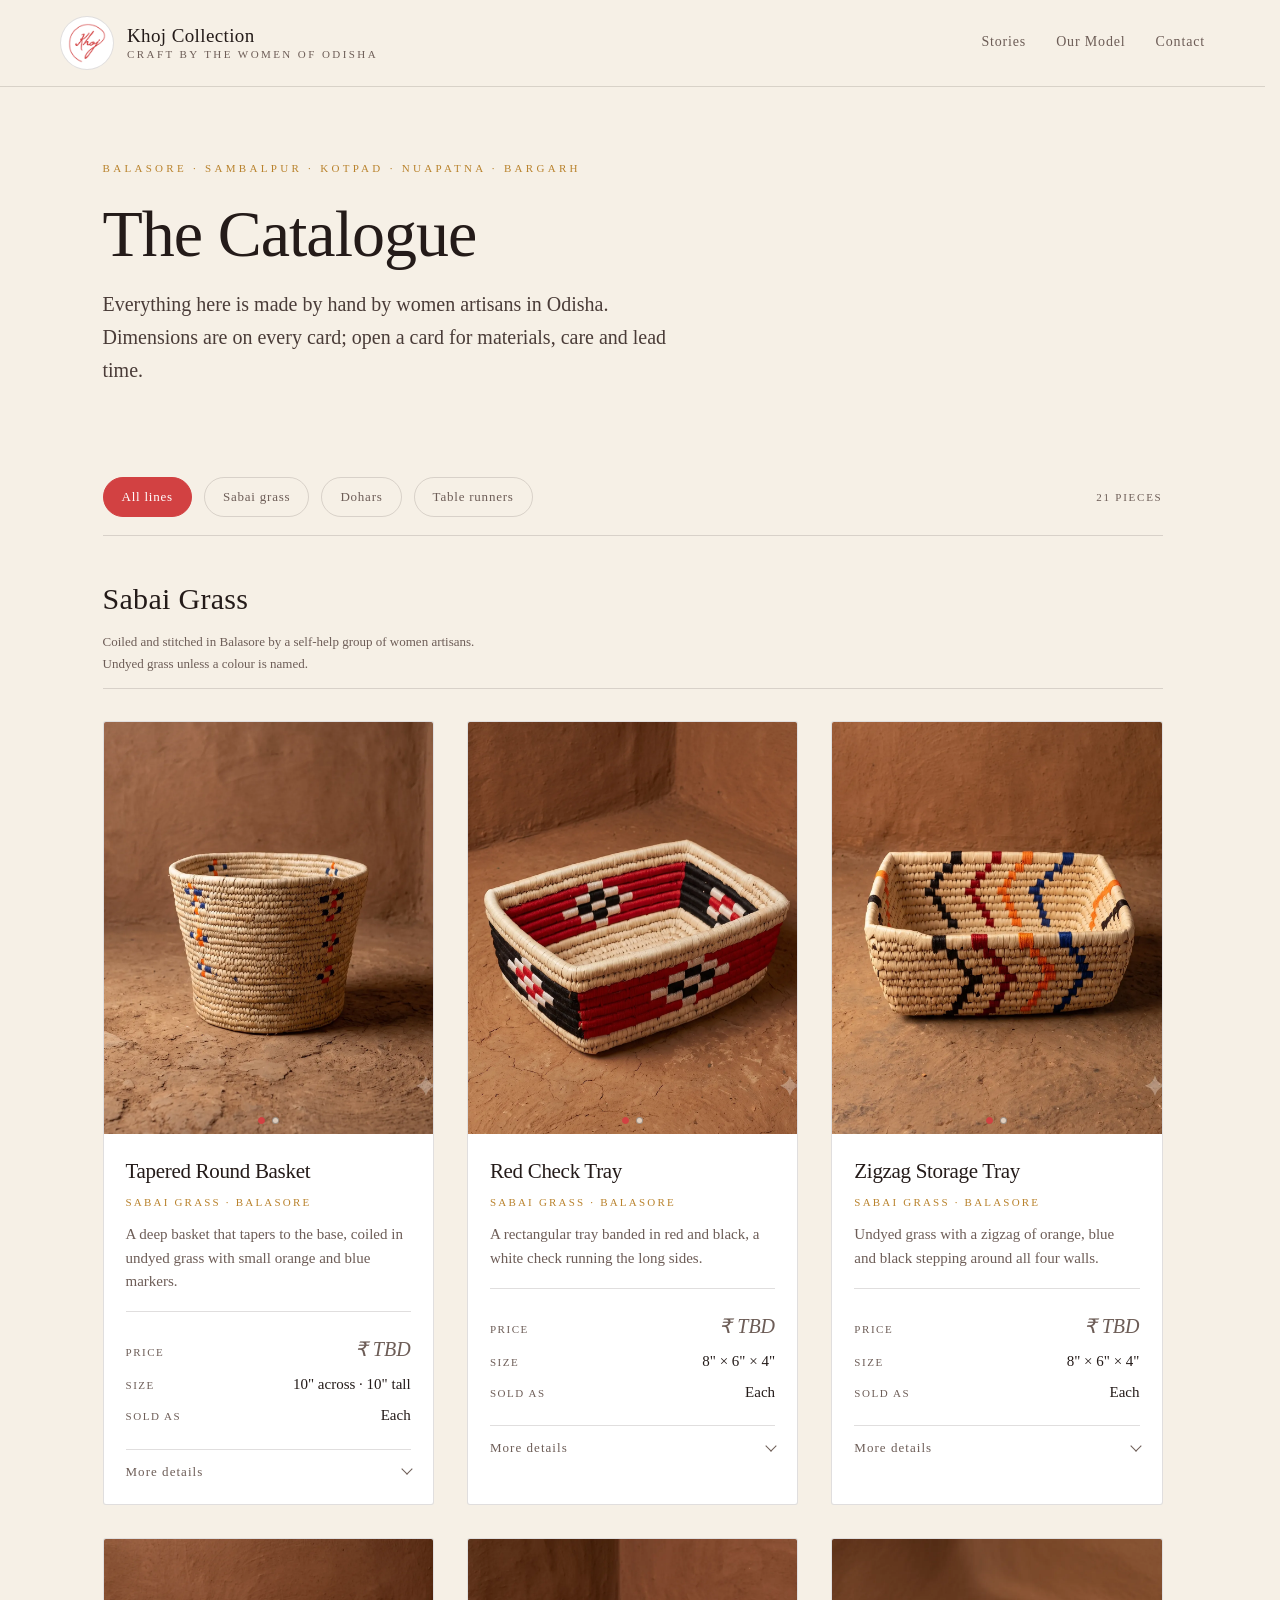
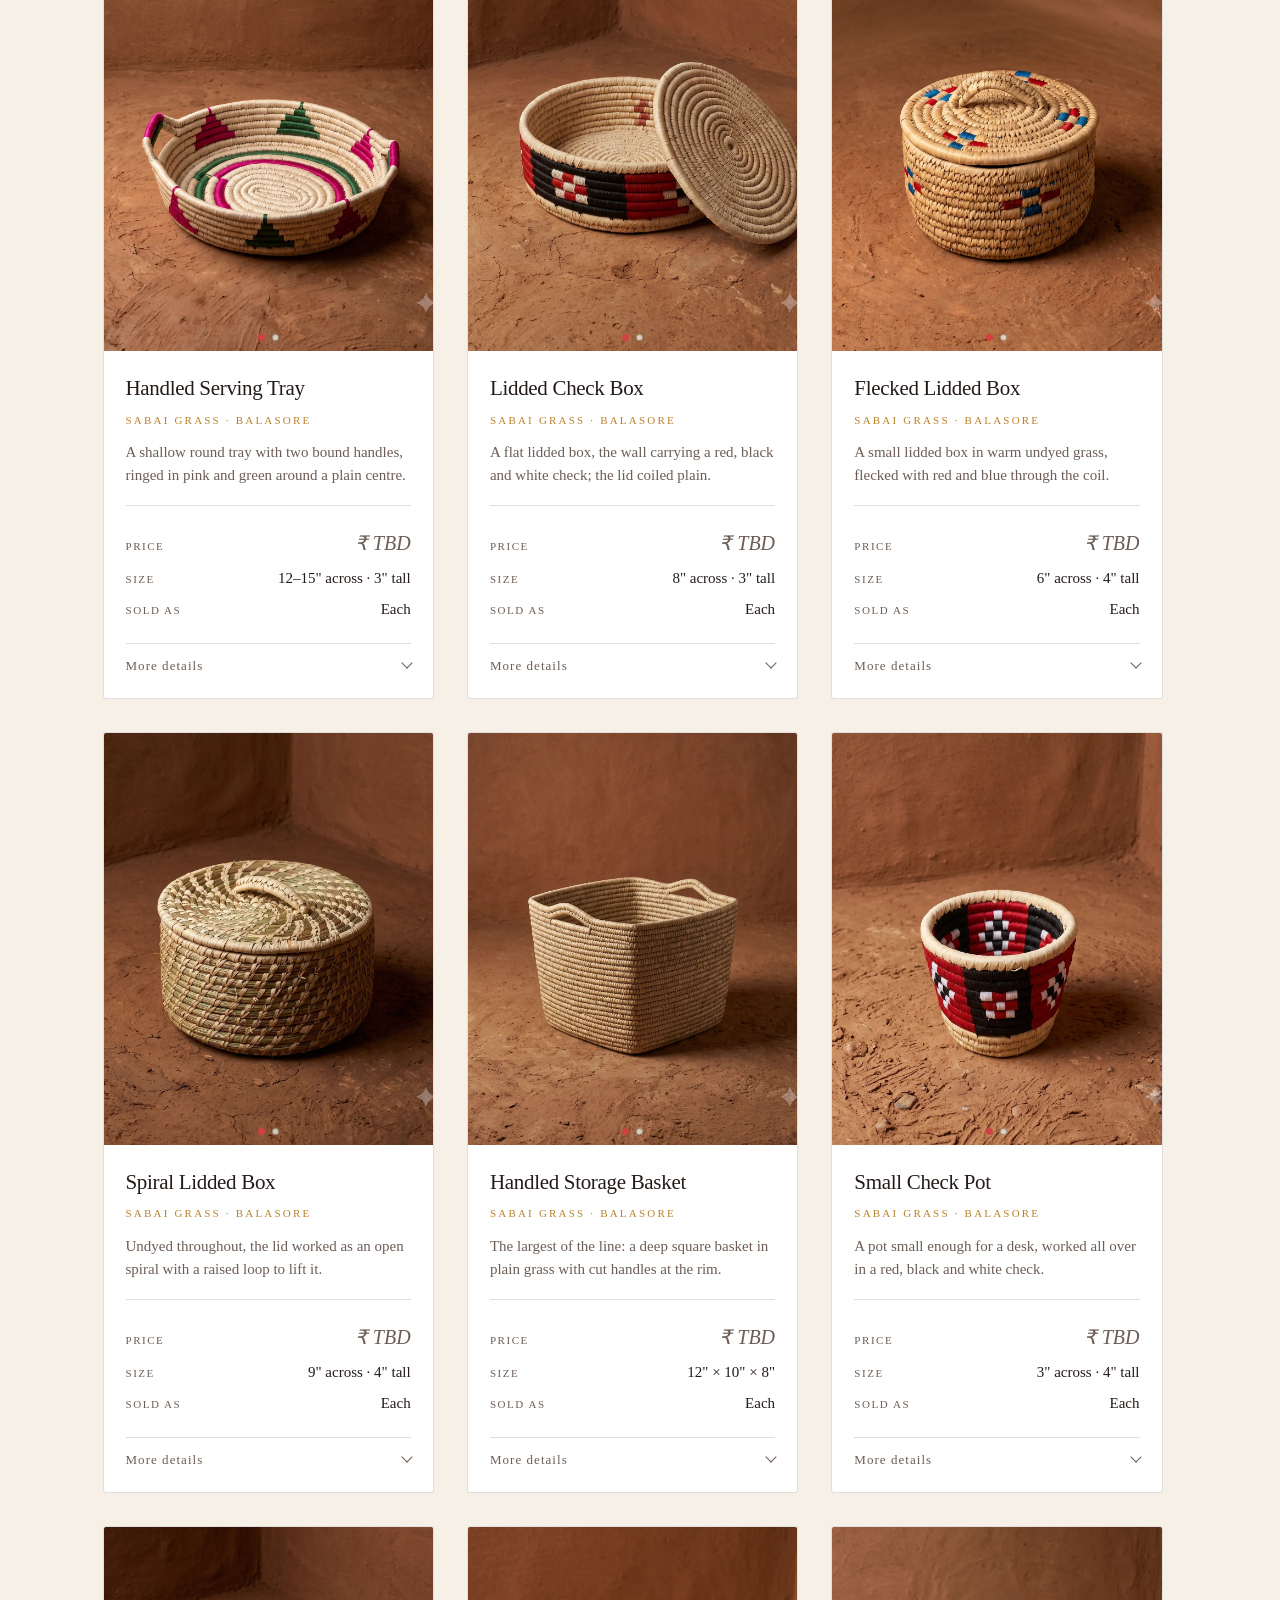
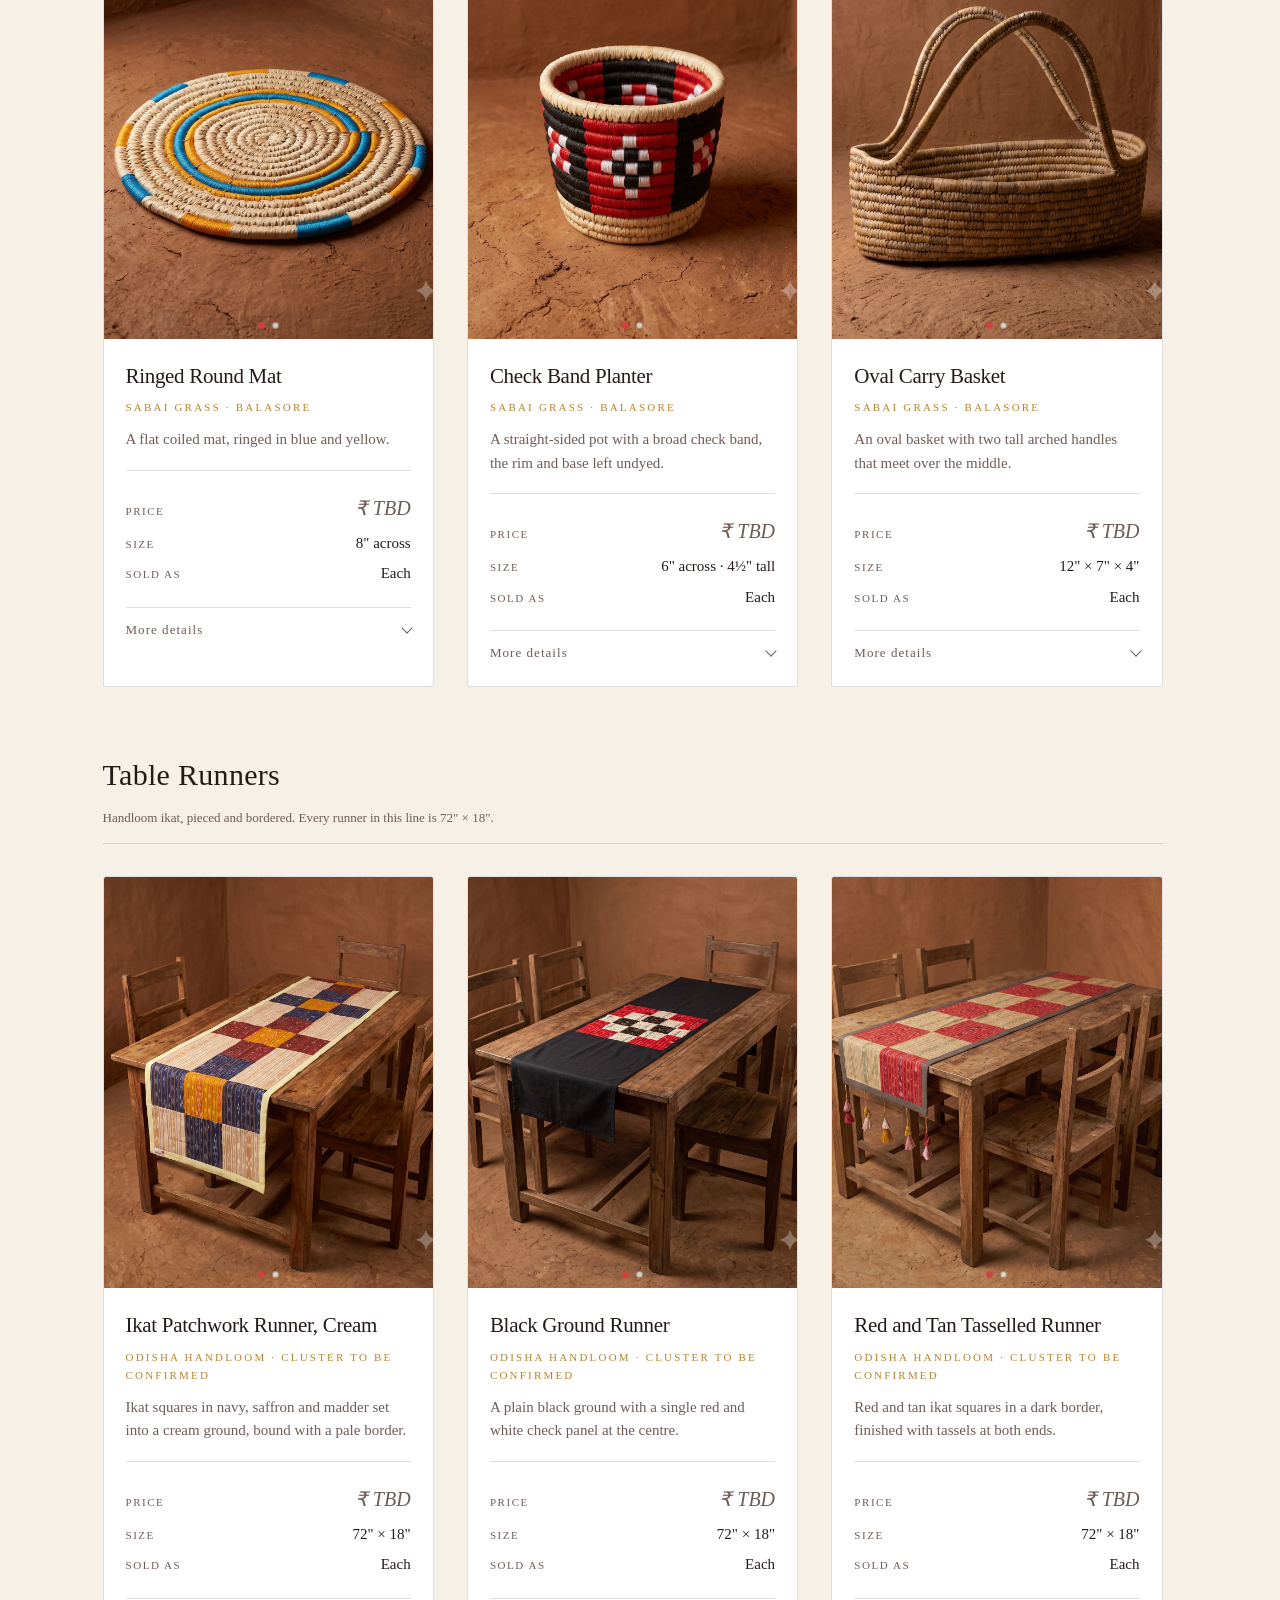
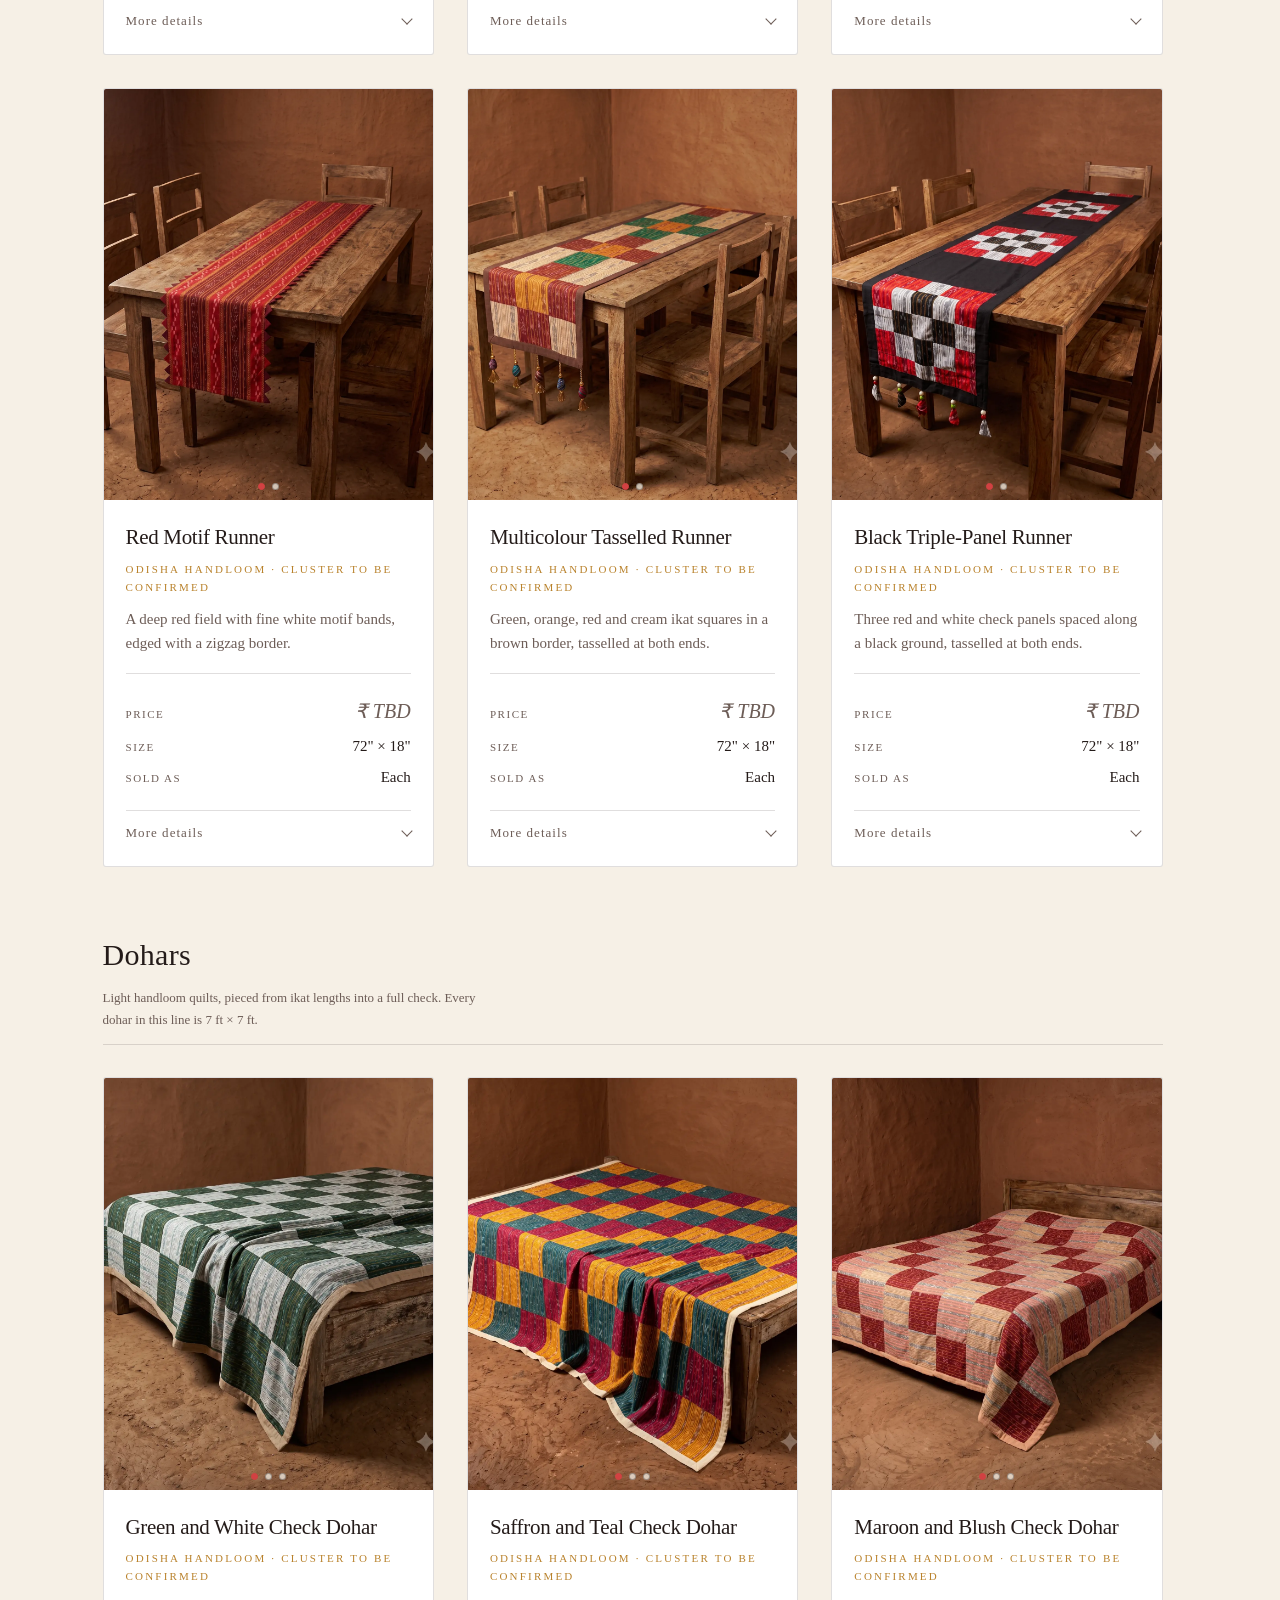
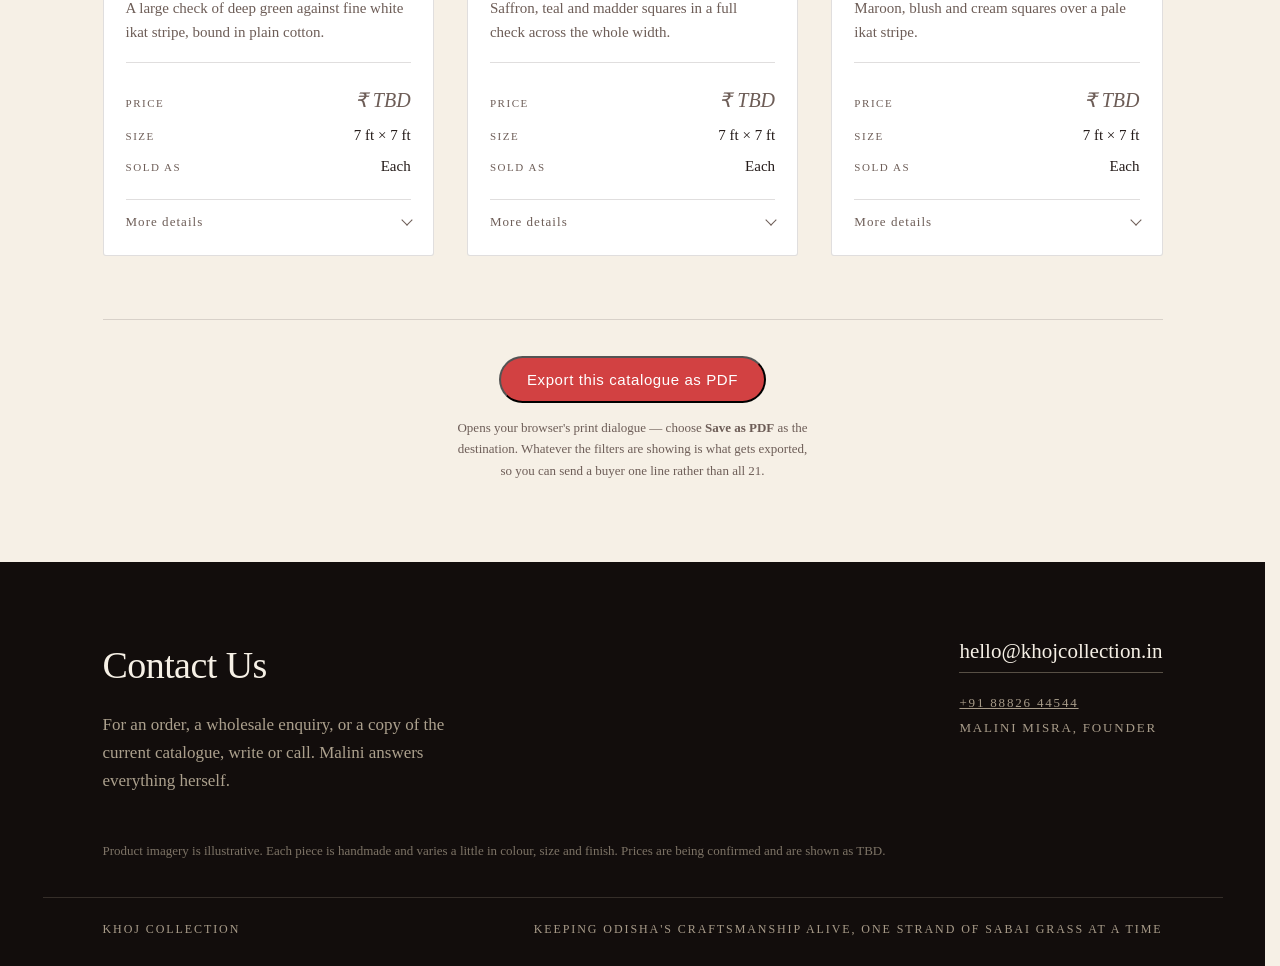
==== commit b91b763c: "Rebuild the catalogue from the real product photographs Replaces the 12 placeholder products with th" ====
--- a/catalogue.html
+++ b/catalogue.html
@@ -4,17 +4,17 @@
 <meta charset="utf-8">
 <meta name="viewport" content="width=device-width, initial-scale=1">
 <title>Catalogue | Khoj Collection</title>
-<meta name="description" content="Sabai grass baskets from Balasore, and Odisha handloom dohars, table runners, potlis and Sambalpuri sarees. Made by women artisans; prices and dimensions stated.">
-<link rel="canonical" href="https://ayush-0801.github.io/khoj-collection/catalogue.html">
+<meta name="description" content="Sabai grass baskets coiled in Balasore, and Odisha handloom table runners and dohars. Made by women artisans; dimensions stated on every card.">
+<link rel="canonical" href="https://khojcollection.in/catalogue">
 <link rel="icon" href="assets/img/khoj-ink.png">
 <link rel="apple-touch-icon" href="assets/img/khoj-ink.png">
 <meta name="theme-color" content="#f6f0e6">
 <meta property="og:type" content="website">
 <meta property="og:site_name" content="Khoj Collection">
 <meta property="og:title" content="Catalogue | Khoj Collection">
-<meta property="og:description" content="Sabai grass baskets from Balasore, and Odisha handloom dohars, table runners, potlis and Sambalpuri sarees. Made by women artisans; prices and dimensions stated.">
-<meta property="og:url" content="https://ayush-0801.github.io/khoj-collection/catalogue.html">
-<meta property="og:image" content="https://ayush-0801.github.io/khoj-collection/assets/img/og-card.jpg">
+<meta property="og:description" content="Sabai grass baskets coiled in Balasore, and Odisha handloom table runners and dohars. Made by women artisans; dimensions stated on every card.">
+<meta property="og:url" content="https://khojcollection.in/catalogue">
+<meta property="og:image" content="https://khojcollection.in/assets/img/og-card.jpg">
 <meta property="og:image:width" content="1200">
 <meta property="og:image:height" content="630">
 <meta name="twitter:card" content="summary_large_image">
@@ -42,8 +42,8 @@
     <p class="eyebrow">Balasore · Sambalpur · Kotpad · Nuapatna · Bargarh</p>
     <h1>The Catalogue</h1>
     <p class="lede">
-      Everything here is made by hand by women artisans in Odisha. Prices and
-      dimensions are on every card; open a card for materials, care and lead time.
+      Everything here is made by hand by women artisans in Odisha. Dimensions
+      are on every card; open a card for materials, care and lead time.
     </p>
   </section>
 
@@ -53,859 +53,1412 @@
       <p class="filter-count" id="filter-count" aria-live="polite" role="status"></p>
     </div>
 
-    <div class="grid" id="products">
-      <article class="card" id="sabai-nesting-basket-set" data-cat="sabai" data-price="1850">
-        <div class="card-gallery" tabindex="0" role="group" aria-label="Photographs of Nesting Basket Set">
-          <div class="card-frames">
-            <img class="is-on" src="assets/img/products/sabai/nesting-basket-set/hero.webp" srcset="assets/img/products/sabai/nesting-basket-set/hero.webp 1200w, assets/img/products/sabai/nesting-basket-set/hero@2x.webp 2400w" sizes="(max-width: 640px) 90vw, 320px" width="1200" height="1500" loading="lazy" decoding="async" alt="Nesting Basket Set.">
-            <img src="assets/img/products/sabai/nesting-basket-set/detail-weave.webp" width="900" height="900" loading="lazy" decoding="async" alt="Nesting Basket Set, close detail of the weave.">
-            <img src="assets/img/products/sabai/nesting-basket-set/detail-scale.webp" width="900" height="900" loading="lazy" decoding="async" alt="Nesting Basket Set, shown on a table for scale.">
-            <img src="assets/img/products/sabai/nesting-basket-set/detail-alt.webp" width="900" height="900" loading="lazy" decoding="async" alt="Nesting Basket Set, a second view.">
-          </div>
-          <button class="shot-nav shot-prev" type="button" data-dir="-1" aria-label="Previous photo">&#8249;</button>
-          <button class="shot-nav shot-next" type="button" data-dir="1" aria-label="Next photo">&#8250;</button>
-          <div class="shot-dots">
-            <button class="shot-dot" type="button" aria-current="true" aria-label="Photo 1 of 4"></button>
-            <button class="shot-dot" type="button" aria-current="false" aria-label="Photo 2 of 4"></button>
-            <button class="shot-dot" type="button" aria-current="false" aria-label="Photo 3 of 4"></button>
-            <button class="shot-dot" type="button" aria-current="false" aria-label="Photo 4 of 4"></button>
-          </div>
-        </div>
-        <div class="card-body">
-          <h3>Nesting Basket Set</h3>
+    <section class="cat-block" id="cat-sabai" data-cat-block="sabai">
+      <header class="cat-head">
+        <h2>Sabai Grass</h2>
+        <p>Coiled and stitched in Balasore by a self-help group of women artisans. Undyed grass unless a colour is named.</p>
+      </header>
+      <div class="grid" data-cat-grid="sabai">
+      <article class="card" id="sabai-tapered-round-basket" data-cat="sabai" data-price="">
+        <div class="card-gallery" tabindex="0" role="group" aria-label="Photographs of Tapered Round Basket">
+          <div class="card-frames">
+            <img class="is-on" src="assets/img/products/sabai/tapered-round-basket/hero.webp" srcset="assets/img/products/sabai/tapered-round-basket/hero.webp 1200w, assets/img/products/sabai/tapered-round-basket/hero@2x.webp 1638w" sizes="(max-width: 640px) 90vw, 320px" width="1200" height="1500" loading="lazy" decoding="async" alt="Tapered Round Basket.">
+            <img src="assets/img/products/sabai/tapered-round-basket/detail-scale.webp" width="900" height="1125" loading="lazy" decoding="async" alt="Tapered Round Basket, dimension diagram with a human-scale figure.">
+          </div>
+          <button class="shot-nav shot-prev" type="button" data-dir="-1" aria-label="Previous photo">&#8249;</button>
+          <button class="shot-nav shot-next" type="button" data-dir="1" aria-label="Next photo">&#8250;</button>
+          <div class="shot-dots">
+            <button class="shot-dot" type="button" aria-current="true" aria-label="Photo 1 of 2"></button>
+            <button class="shot-dot" type="button" aria-current="false" aria-label="Photo 2 of 2"></button>
+          </div>
+        </div>
+        <div class="card-body">
+          <h3>Tapered Round Basket</h3>
           <p class="card-place">Sabai grass · Balasore</p>
-          <p class="card-note">Three baskets that sit inside one another, coiled from golden sabai grass.</p>
-          <dl class="card-meta">
-            <div><dt>Price</dt><dd class="card-price">₹ 1,850</dd></div>
-            <div><dt>Size</dt><dd>22, 26 and 30 cm across</dd></div>
-            <div><dt>Sold as</dt><dd>Set of three</dd></div>
-          </dl>
-          <button class="card-open" type="button" aria-expanded="true" aria-controls="panel-sabai-nesting-basket-set">
-            <span class="card-open-text">More details</span>
-            <span class="card-open-mark" aria-hidden="true"></span>
-          </button>
-        </div>
-      </article>
-      <div class="card-panel" id="panel-sabai-nesting-basket-set">
-        <div class="card-panel-inner">
-          <button class="panel-close" type="button" aria-label="Close details">&times;</button>
-          <div class="gallery">
-            <div class="gallery-main">
-              <img src="assets/img/products/sabai/nesting-basket-set/hero.webp"
-                   srcset="assets/img/products/sabai/nesting-basket-set/hero.webp 1200w, assets/img/products/sabai/nesting-basket-set/hero@2x.webp 2400w"
-                   sizes="(max-width: 760px) 90vw, 420px"
-                   width="1200" height="1500" loading="lazy" decoding="async"
-                   alt="Nesting Basket Set.">
-            </div>
-            <div class="gallery-thumbs">
-            <button class="gallery-thumb" type="button" aria-current="true"><img src="assets/img/products/sabai/nesting-basket-set/hero.webp" width="200" height="200" loading="lazy" decoding="async" data-full="assets/img/products/sabai/nesting-basket-set/hero.webp" alt="Nesting Basket Set."></button>
-            <button class="gallery-thumb" type="button" aria-current="false"><img src="assets/img/products/sabai/nesting-basket-set/detail-weave.webp" width="200" height="200" loading="lazy" decoding="async" data-full="assets/img/products/sabai/nesting-basket-set/detail-weave.webp" alt="Nesting Basket Set, close detail of the weave."></button>
-            <button class="gallery-thumb" type="button" aria-current="false"><img src="assets/img/products/sabai/nesting-basket-set/detail-scale.webp" width="200" height="200" loading="lazy" decoding="async" data-full="assets/img/products/sabai/nesting-basket-set/detail-scale.webp" alt="Nesting Basket Set, shown on a table for scale."></button>
-            <button class="gallery-thumb" type="button" aria-current="false"><img src="assets/img/products/sabai/nesting-basket-set/detail-alt.webp" width="200" height="200" loading="lazy" decoding="async" data-full="assets/img/products/sabai/nesting-basket-set/detail-alt.webp" alt="Nesting Basket Set, a second view."></button>
-            </div>
-          </div>
-          <div class="panel-detail">
-            <h3>Nesting Basket Set</h3>
+          <p class="card-note">A deep basket that tapers to the base, coiled in undyed grass with small orange and blue markers.</p>
+          <dl class="card-meta">
+            <div><dt>Price</dt><dd class="card-price is-tbd">₹ TBD</dd></div>
+            <div><dt>Size</dt><dd>10" across · 10" tall</dd></div>
+            <div><dt>Sold as</dt><dd>Each</dd></div>
+          </dl>
+          <button class="card-open" type="button" aria-expanded="true" aria-controls="panel-sabai-tapered-round-basket">
+            <span class="card-open-text">More details</span>
+            <span class="card-open-mark" aria-hidden="true"></span>
+          </button>
+        </div>
+      </article>
+      <div class="card-panel" id="panel-sabai-tapered-round-basket">
+        <div class="card-panel-inner">
+          <button class="panel-close" type="button" aria-label="Close details">&times;</button>
+          <div class="gallery">
+            <div class="gallery-main">
+              <img src="assets/img/products/sabai/tapered-round-basket/hero.webp"
+                   srcset="assets/img/products/sabai/tapered-round-basket/hero.webp 1200w, assets/img/products/sabai/tapered-round-basket/hero@2x.webp 1638w"
+                   sizes="(max-width: 760px) 90vw, 420px"
+                   width="1200" height="1500" loading="lazy" decoding="async"
+                   alt="Tapered Round Basket.">
+            </div>
+            <div class="gallery-thumbs">
+            <button class="gallery-thumb" type="button" aria-current="true"><img src="assets/img/products/sabai/tapered-round-basket/hero.webp" width="200" height="200" loading="lazy" decoding="async" data-full="assets/img/products/sabai/tapered-round-basket/hero.webp" alt="Tapered Round Basket."></button>
+            <button class="gallery-thumb" type="button" aria-current="false"><img src="assets/img/products/sabai/tapered-round-basket/detail-scale.webp" width="200" height="200" loading="lazy" decoding="async" data-full="assets/img/products/sabai/tapered-round-basket/detail-scale.webp" alt="Tapered Round Basket, dimension diagram with a human-scale figure."></button>
+            </div>
+          </div>
+          <div class="panel-detail">
+            <h3>Tapered Round Basket</h3>
             <p class="card-place">Sabai grass · Balasore</p>
-            <p class="panel-note">Coiled in a continuous spiral and stitched with split grass, the way sabai has always been worked. The three sizes nest for storage and separate for use: bread on the shallow one, fruit in the deep. No dye, no varnish; the colour is the grass.</p>
-            <table class="spec-table">
-              <caption class="u-hidden">Specifications for Nesting Basket Set</caption>
-              <tbody>
-              <tr><th scope="row">Material</th><td>Undyed sabai grass, split-grass binding</td></tr>
-              <tr><th scope="row">Dimensions</th><td>22, 26 and 30 cm across</td></tr>
-              <tr><th scope="row">Weight</th><td>Approx. 340 g the set</td></tr>
-              <tr><th scope="row">Finish</th><td>Natural, unsealed</td></tr>
+            <p class="panel-note">Coiled in a continuous spiral and stitched with split grass. The colour is the grass itself; only the scattered markers are dyed.</p>
+            <table class="spec-table">
+              <caption class="u-hidden">Specifications for Tapered Round Basket</caption>
+              <tbody>
+              <tr><th scope="row">Material</th><td>Sabai grass, hand-coiled and stitched</td></tr>
+              <tr><th scope="row">Dimensions</th><td>10" across · 10" tall</td></tr>
+              <tr><th scope="row">Weight</th><td>To be confirmed</td></tr>
               <tr><th scope="row">Care</th><td>Dust with a dry brush. Keep out of prolonged damp.</td></tr>
-              <tr><th scope="row">Artisan group</th><td>Balasore self-help group, 30 women artisans</td></tr>
-              <tr><th scope="row">Lead time</th><td>2–3 weeks</td></tr>
-              </tbody>
-            </table>
-            <p class="panel-foot"><b>₹ 1,850</b><span>22, 26 and 30 cm across · Set of three</span></p>
-            <a class="btn" href="mailto:hello@khojcollection.in?subject=Enquiry%3A%20Nesting%20Basket%20Set">Enquire about this piece</a>
-          </div>
-        </div>
-      </div>
-      <article class="card" id="sabai-lidded-basket" data-cat="sabai" data-price="1200">
-        <div class="card-gallery" tabindex="0" role="group" aria-label="Photographs of Round Lidded Basket">
-          <div class="card-frames">
-            <img class="is-on" src="assets/img/products/sabai/lidded-basket/hero.webp" srcset="assets/img/products/sabai/lidded-basket/hero.webp 1200w, assets/img/products/sabai/lidded-basket/hero@2x.webp 2400w" sizes="(max-width: 640px) 90vw, 320px" width="1200" height="1500" loading="lazy" decoding="async" alt="Round Lidded Basket.">
-            <img src="assets/img/products/sabai/lidded-basket/detail-weave.webp" width="900" height="900" loading="lazy" decoding="async" alt="Round Lidded Basket, close detail of the weave.">
-            <img src="assets/img/products/sabai/lidded-basket/detail-scale.webp" width="900" height="900" loading="lazy" decoding="async" alt="Round Lidded Basket, shown on a table for scale.">
-            <img src="assets/img/products/sabai/lidded-basket/detail-alt.webp" width="900" height="900" loading="lazy" decoding="async" alt="Round Lidded Basket, a second view.">
-          </div>
-          <button class="shot-nav shot-prev" type="button" data-dir="-1" aria-label="Previous photo">&#8249;</button>
-          <button class="shot-nav shot-next" type="button" data-dir="1" aria-label="Next photo">&#8250;</button>
-          <div class="shot-dots">
-            <button class="shot-dot" type="button" aria-current="true" aria-label="Photo 1 of 4"></button>
-            <button class="shot-dot" type="button" aria-current="false" aria-label="Photo 2 of 4"></button>
-            <button class="shot-dot" type="button" aria-current="false" aria-label="Photo 3 of 4"></button>
-            <button class="shot-dot" type="button" aria-current="false" aria-label="Photo 4 of 4"></button>
-          </div>
-        </div>
-        <div class="card-body">
-          <h3>Round Lidded Basket</h3>
+              <tr><th scope="row">Artisan group</th><td>Balasore self-help group</td></tr>
+              <tr><th scope="row">Lead time</th><td>To be confirmed</td></tr>
+              <tr><th scope="row">Price</th><td>To be confirmed</td></tr>
+              </tbody>
+            </table>
+            <p class="panel-foot"><b>₹ TBD</b><span>10" across · 10" tall · Each</span></p>
+            <a class="btn" href="mailto:hello@khojcollection.in?subject=Enquiry%3A%20Tapered%20Round%20Basket">Enquire about this piece</a>
+          </div>
+        </div>
+      </div>
+      <article class="card" id="sabai-red-check-tray" data-cat="sabai" data-price="">
+        <div class="card-gallery" tabindex="0" role="group" aria-label="Photographs of Red Check Tray">
+          <div class="card-frames">
+            <img class="is-on" src="assets/img/products/sabai/red-check-tray/hero.webp" srcset="assets/img/products/sabai/red-check-tray/hero.webp 1200w, assets/img/products/sabai/red-check-tray/hero@2x.webp 1638w" sizes="(max-width: 640px) 90vw, 320px" width="1200" height="1500" loading="lazy" decoding="async" alt="Red Check Tray.">
+            <img src="assets/img/products/sabai/red-check-tray/detail-scale.webp" width="900" height="1125" loading="lazy" decoding="async" alt="Red Check Tray, dimension diagram with a human-scale figure.">
+          </div>
+          <button class="shot-nav shot-prev" type="button" data-dir="-1" aria-label="Previous photo">&#8249;</button>
+          <button class="shot-nav shot-next" type="button" data-dir="1" aria-label="Next photo">&#8250;</button>
+          <div class="shot-dots">
+            <button class="shot-dot" type="button" aria-current="true" aria-label="Photo 1 of 2"></button>
+            <button class="shot-dot" type="button" aria-current="false" aria-label="Photo 2 of 2"></button>
+          </div>
+        </div>
+        <div class="card-body">
+          <h3>Red Check Tray</h3>
           <p class="card-place">Sabai grass · Balasore</p>
-          <p class="card-note">A deep round basket with a fitted lid, coiled in one unbroken spiral.</p>
-          <dl class="card-meta">
-            <div><dt>Price</dt><dd class="card-price">₹ 1,200</dd></div>
-            <div><dt>Size</dt><dd>25 cm across, 18 cm tall</dd></div>
-            <div><dt>Sold as</dt><dd>Single</dd></div>
-          </dl>
-          <button class="card-open" type="button" aria-expanded="true" aria-controls="panel-sabai-lidded-basket">
-            <span class="card-open-text">More details</span>
-            <span class="card-open-mark" aria-hidden="true"></span>
-          </button>
-        </div>
-      </article>
-      <div class="card-panel" id="panel-sabai-lidded-basket">
-        <div class="card-panel-inner">
-          <button class="panel-close" type="button" aria-label="Close details">&times;</button>
-          <div class="gallery">
-            <div class="gallery-main">
-              <img src="assets/img/products/sabai/lidded-basket/hero.webp"
-                   srcset="assets/img/products/sabai/lidded-basket/hero.webp 1200w, assets/img/products/sabai/lidded-basket/hero@2x.webp 2400w"
-                   sizes="(max-width: 760px) 90vw, 420px"
-                   width="1200" height="1500" loading="lazy" decoding="async"
-                   alt="Round Lidded Basket.">
-            </div>
-            <div class="gallery-thumbs">
-            <button class="gallery-thumb" type="button" aria-current="true"><img src="assets/img/products/sabai/lidded-basket/hero.webp" width="200" height="200" loading="lazy" decoding="async" data-full="assets/img/products/sabai/lidded-basket/hero.webp" alt="Round Lidded Basket."></button>
-            <button class="gallery-thumb" type="button" aria-current="false"><img src="assets/img/products/sabai/lidded-basket/detail-weave.webp" width="200" height="200" loading="lazy" decoding="async" data-full="assets/img/products/sabai/lidded-basket/detail-weave.webp" alt="Round Lidded Basket, close detail of the weave."></button>
-            <button class="gallery-thumb" type="button" aria-current="false"><img src="assets/img/products/sabai/lidded-basket/detail-scale.webp" width="200" height="200" loading="lazy" decoding="async" data-full="assets/img/products/sabai/lidded-basket/detail-scale.webp" alt="Round Lidded Basket, shown on a table for scale."></button>
-            <button class="gallery-thumb" type="button" aria-current="false"><img src="assets/img/products/sabai/lidded-basket/detail-alt.webp" width="200" height="200" loading="lazy" decoding="async" data-full="assets/img/products/sabai/lidded-basket/detail-alt.webp" alt="Round Lidded Basket, a second view."></button>
-            </div>
-          </div>
-          <div class="panel-detail">
-            <h3>Round Lidded Basket</h3>
+          <p class="card-note">A rectangular tray banded in red and black, a white check running the long sides.</p>
+          <dl class="card-meta">
+            <div><dt>Price</dt><dd class="card-price is-tbd">₹ TBD</dd></div>
+            <div><dt>Size</dt><dd>8" × 6" × 4"</dd></div>
+            <div><dt>Sold as</dt><dd>Each</dd></div>
+          </dl>
+          <button class="card-open" type="button" aria-expanded="true" aria-controls="panel-sabai-red-check-tray">
+            <span class="card-open-text">More details</span>
+            <span class="card-open-mark" aria-hidden="true"></span>
+          </button>
+        </div>
+      </article>
+      <div class="card-panel" id="panel-sabai-red-check-tray">
+        <div class="card-panel-inner">
+          <button class="panel-close" type="button" aria-label="Close details">&times;</button>
+          <div class="gallery">
+            <div class="gallery-main">
+              <img src="assets/img/products/sabai/red-check-tray/hero.webp"
+                   srcset="assets/img/products/sabai/red-check-tray/hero.webp 1200w, assets/img/products/sabai/red-check-tray/hero@2x.webp 1638w"
+                   sizes="(max-width: 760px) 90vw, 420px"
+                   width="1200" height="1500" loading="lazy" decoding="async"
+                   alt="Red Check Tray.">
+            </div>
+            <div class="gallery-thumbs">
+            <button class="gallery-thumb" type="button" aria-current="true"><img src="assets/img/products/sabai/red-check-tray/hero.webp" width="200" height="200" loading="lazy" decoding="async" data-full="assets/img/products/sabai/red-check-tray/hero.webp" alt="Red Check Tray."></button>
+            <button class="gallery-thumb" type="button" aria-current="false"><img src="assets/img/products/sabai/red-check-tray/detail-scale.webp" width="200" height="200" loading="lazy" decoding="async" data-full="assets/img/products/sabai/red-check-tray/detail-scale.webp" alt="Red Check Tray, dimension diagram with a human-scale figure."></button>
+            </div>
+          </div>
+          <div class="panel-detail">
+            <h3>Red Check Tray</h3>
             <p class="card-place">Sabai grass · Balasore</p>
-            <p class="panel-note">The lid is coiled to match the body so the grain runs continuous when it is closed. Deep enough for a shawl or a season's worth of letters.</p>
-            <table class="spec-table">
-              <caption class="u-hidden">Specifications for Round Lidded Basket</caption>
-              <tbody>
-              <tr><th scope="row">Material</th><td>Undyed sabai grass, split-grass binding</td></tr>
-              <tr><th scope="row">Dimensions</th><td>25 cm across, 18 cm tall</td></tr>
-              <tr><th scope="row">Weight</th><td>Approx. 210 g</td></tr>
-              <tr><th scope="row">Finish</th><td>Natural, unsealed</td></tr>
+            <p class="panel-note">Worked square rather than round, which takes longer to coil and holds its shape better on a shelf.</p>
+            <table class="spec-table">
+              <caption class="u-hidden">Specifications for Red Check Tray</caption>
+              <tbody>
+              <tr><th scope="row">Material</th><td>Sabai grass, hand-coiled and stitched</td></tr>
+              <tr><th scope="row">Dimensions</th><td>8" × 6" × 4"</td></tr>
+              <tr><th scope="row">Weight</th><td>To be confirmed</td></tr>
               <tr><th scope="row">Care</th><td>Dust with a dry brush. Keep out of prolonged damp.</td></tr>
-              <tr><th scope="row">Artisan group</th><td>Balasore self-help group, 30 women artisans</td></tr>
-              <tr><th scope="row">Lead time</th><td>2–3 weeks</td></tr>
-              </tbody>
-            </table>
-            <p class="panel-foot"><b>₹ 1,200</b><span>25 cm across, 18 cm tall · Single</span></p>
-            <a class="btn" href="mailto:hello@khojcollection.in?subject=Enquiry%3A%20Round%20Lidded%20Basket">Enquire about this piece</a>
-          </div>
-        </div>
-      </div>
-      <article class="card" id="sabai-serving-tray" data-cat="sabai" data-price="950">
-        <div class="card-gallery" tabindex="0" role="group" aria-label="Photographs of Serving Tray">
-          <div class="card-frames">
-            <img class="is-on" src="assets/img/products/sabai/serving-tray/hero.webp" srcset="assets/img/products/sabai/serving-tray/hero.webp 1200w, assets/img/products/sabai/serving-tray/hero@2x.webp 2400w" sizes="(max-width: 640px) 90vw, 320px" width="1200" height="1500" loading="lazy" decoding="async" alt="Serving Tray.">
-            <img src="assets/img/products/sabai/serving-tray/detail-weave.webp" width="900" height="900" loading="lazy" decoding="async" alt="Serving Tray, close detail of the weave.">
-            <img src="assets/img/products/sabai/serving-tray/detail-scale.webp" width="900" height="900" loading="lazy" decoding="async" alt="Serving Tray, shown on a table for scale.">
-            <img src="assets/img/products/sabai/serving-tray/detail-alt.webp" width="900" height="900" loading="lazy" decoding="async" alt="Serving Tray, a second view.">
-          </div>
-          <button class="shot-nav shot-prev" type="button" data-dir="-1" aria-label="Previous photo">&#8249;</button>
-          <button class="shot-nav shot-next" type="button" data-dir="1" aria-label="Next photo">&#8250;</button>
-          <div class="shot-dots">
-            <button class="shot-dot" type="button" aria-current="true" aria-label="Photo 1 of 4"></button>
-            <button class="shot-dot" type="button" aria-current="false" aria-label="Photo 2 of 4"></button>
-            <button class="shot-dot" type="button" aria-current="false" aria-label="Photo 3 of 4"></button>
-            <button class="shot-dot" type="button" aria-current="false" aria-label="Photo 4 of 4"></button>
-          </div>
-        </div>
-        <div class="card-body">
-          <h3>Serving Tray</h3>
+              <tr><th scope="row">Artisan group</th><td>Balasore self-help group</td></tr>
+              <tr><th scope="row">Lead time</th><td>To be confirmed</td></tr>
+              <tr><th scope="row">Price</th><td>To be confirmed</td></tr>
+              </tbody>
+            </table>
+            <p class="panel-foot"><b>₹ TBD</b><span>8" × 6" × 4" · Each</span></p>
+            <a class="btn" href="mailto:hello@khojcollection.in?subject=Enquiry%3A%20Red%20Check%20Tray">Enquire about this piece</a>
+          </div>
+        </div>
+      </div>
+      <article class="card" id="sabai-zigzag-storage-tray" data-cat="sabai" data-price="">
+        <div class="card-gallery" tabindex="0" role="group" aria-label="Photographs of Zigzag Storage Tray">
+          <div class="card-frames">
+            <img class="is-on" src="assets/img/products/sabai/zigzag-storage-tray/hero.webp" srcset="assets/img/products/sabai/zigzag-storage-tray/hero.webp 1200w, assets/img/products/sabai/zigzag-storage-tray/hero@2x.webp 1638w" sizes="(max-width: 640px) 90vw, 320px" width="1200" height="1500" loading="lazy" decoding="async" alt="Zigzag Storage Tray.">
+            <img src="assets/img/products/sabai/zigzag-storage-tray/detail-scale.webp" width="900" height="1125" loading="lazy" decoding="async" alt="Zigzag Storage Tray, dimension diagram with a human-scale figure.">
+          </div>
+          <button class="shot-nav shot-prev" type="button" data-dir="-1" aria-label="Previous photo">&#8249;</button>
+          <button class="shot-nav shot-next" type="button" data-dir="1" aria-label="Next photo">&#8250;</button>
+          <div class="shot-dots">
+            <button class="shot-dot" type="button" aria-current="true" aria-label="Photo 1 of 2"></button>
+            <button class="shot-dot" type="button" aria-current="false" aria-label="Photo 2 of 2"></button>
+          </div>
+        </div>
+        <div class="card-body">
+          <h3>Zigzag Storage Tray</h3>
           <p class="card-place">Sabai grass · Balasore</p>
-          <p class="card-note">A shallow oval tray with worked handles, firm enough to carry a full service.</p>
-          <dl class="card-meta">
-            <div><dt>Price</dt><dd class="card-price">₹ 950</dd></div>
-            <div><dt>Size</dt><dd>35 × 25 cm, 4 cm deep</dd></div>
-            <div><dt>Sold as</dt><dd>Single</dd></div>
-          </dl>
-          <button class="card-open" type="button" aria-expanded="true" aria-controls="panel-sabai-serving-tray">
-            <span class="card-open-text">More details</span>
-            <span class="card-open-mark" aria-hidden="true"></span>
-          </button>
-        </div>
-      </article>
-      <div class="card-panel" id="panel-sabai-serving-tray">
-        <div class="card-panel-inner">
-          <button class="panel-close" type="button" aria-label="Close details">&times;</button>
-          <div class="gallery">
-            <div class="gallery-main">
-              <img src="assets/img/products/sabai/serving-tray/hero.webp"
-                   srcset="assets/img/products/sabai/serving-tray/hero.webp 1200w, assets/img/products/sabai/serving-tray/hero@2x.webp 2400w"
-                   sizes="(max-width: 760px) 90vw, 420px"
-                   width="1200" height="1500" loading="lazy" decoding="async"
-                   alt="Serving Tray.">
-            </div>
-            <div class="gallery-thumbs">
-            <button class="gallery-thumb" type="button" aria-current="true"><img src="assets/img/products/sabai/serving-tray/hero.webp" width="200" height="200" loading="lazy" decoding="async" data-full="assets/img/products/sabai/serving-tray/hero.webp" alt="Serving Tray."></button>
-            <button class="gallery-thumb" type="button" aria-current="false"><img src="assets/img/products/sabai/serving-tray/detail-weave.webp" width="200" height="200" loading="lazy" decoding="async" data-full="assets/img/products/sabai/serving-tray/detail-weave.webp" alt="Serving Tray, close detail of the weave."></button>
-            <button class="gallery-thumb" type="button" aria-current="false"><img src="assets/img/products/sabai/serving-tray/detail-scale.webp" width="200" height="200" loading="lazy" decoding="async" data-full="assets/img/products/sabai/serving-tray/detail-scale.webp" alt="Serving Tray, shown on a table for scale."></button>
-            <button class="gallery-thumb" type="button" aria-current="false"><img src="assets/img/products/sabai/serving-tray/detail-alt.webp" width="200" height="200" loading="lazy" decoding="async" data-full="assets/img/products/sabai/serving-tray/detail-alt.webp" alt="Serving Tray, a second view."></button>
-            </div>
-          </div>
-          <div class="panel-detail">
-            <h3>Serving Tray</h3>
+          <p class="card-note">Undyed grass with a zigzag of orange, blue and black stepping around all four walls.</p>
+          <dl class="card-meta">
+            <div><dt>Price</dt><dd class="card-price is-tbd">₹ TBD</dd></div>
+            <div><dt>Size</dt><dd>8" × 6" × 4"</dd></div>
+            <div><dt>Sold as</dt><dd>Each</dd></div>
+          </dl>
+          <button class="card-open" type="button" aria-expanded="true" aria-controls="panel-sabai-zigzag-storage-tray">
+            <span class="card-open-text">More details</span>
+            <span class="card-open-mark" aria-hidden="true"></span>
+          </button>
+        </div>
+      </article>
+      <div class="card-panel" id="panel-sabai-zigzag-storage-tray">
+        <div class="card-panel-inner">
+          <button class="panel-close" type="button" aria-label="Close details">&times;</button>
+          <div class="gallery">
+            <div class="gallery-main">
+              <img src="assets/img/products/sabai/zigzag-storage-tray/hero.webp"
+                   srcset="assets/img/products/sabai/zigzag-storage-tray/hero.webp 1200w, assets/img/products/sabai/zigzag-storage-tray/hero@2x.webp 1638w"
+                   sizes="(max-width: 760px) 90vw, 420px"
+                   width="1200" height="1500" loading="lazy" decoding="async"
+                   alt="Zigzag Storage Tray.">
+            </div>
+            <div class="gallery-thumbs">
+            <button class="gallery-thumb" type="button" aria-current="true"><img src="assets/img/products/sabai/zigzag-storage-tray/hero.webp" width="200" height="200" loading="lazy" decoding="async" data-full="assets/img/products/sabai/zigzag-storage-tray/hero.webp" alt="Zigzag Storage Tray."></button>
+            <button class="gallery-thumb" type="button" aria-current="false"><img src="assets/img/products/sabai/zigzag-storage-tray/detail-scale.webp" width="200" height="200" loading="lazy" decoding="async" data-full="assets/img/products/sabai/zigzag-storage-tray/detail-scale.webp" alt="Zigzag Storage Tray, dimension diagram with a human-scale figure."></button>
+            </div>
+          </div>
+          <div class="panel-detail">
+            <h3>Zigzag Storage Tray</h3>
             <p class="card-place">Sabai grass · Balasore</p>
-            <p class="panel-note">Coiled flat and tightened at the rim so it holds its shape under weight. The handles are worked into the coil rather than added on.</p>
-            <table class="spec-table">
-              <caption class="u-hidden">Specifications for Serving Tray</caption>
-              <tbody>
-              <tr><th scope="row">Material</th><td>Undyed sabai grass, split-grass binding</td></tr>
-              <tr><th scope="row">Dimensions</th><td>35 × 25 cm, 4 cm deep</td></tr>
-              <tr><th scope="row">Weight</th><td>Approx. 180 g</td></tr>
-              <tr><th scope="row">Finish</th><td>Natural, unsealed</td></tr>
-              <tr><th scope="row">Care</th><td>Wipe with a barely damp cloth. Dry flat.</td></tr>
-              <tr><th scope="row">Artisan group</th><td>Balasore self-help group, 30 women artisans</td></tr>
-              <tr><th scope="row">Lead time</th><td>2–3 weeks</td></tr>
-              </tbody>
-            </table>
-            <p class="panel-foot"><b>₹ 950</b><span>35 × 25 cm, 4 cm deep · Single</span></p>
-            <a class="btn" href="mailto:hello@khojcollection.in?subject=Enquiry%3A%20Serving%20Tray">Enquire about this piece</a>
-          </div>
-        </div>
-      </div>
-      <article class="card" id="sabai-coaster-set" data-cat="sabai" data-price="450">
-        <div class="card-gallery" tabindex="0" role="group" aria-label="Photographs of Coaster Set">
-          <div class="card-frames">
-            <img class="is-on" src="assets/img/products/sabai/coaster-set/hero.webp" srcset="assets/img/products/sabai/coaster-set/hero.webp 1200w, assets/img/products/sabai/coaster-set/hero@2x.webp 2400w" sizes="(max-width: 640px) 90vw, 320px" width="1200" height="1500" loading="lazy" decoding="async" alt="Coaster Set.">
-            <img src="assets/img/products/sabai/coaster-set/detail-weave.webp" width="900" height="900" loading="lazy" decoding="async" alt="Coaster Set, close detail of the weave.">
-            <img src="assets/img/products/sabai/coaster-set/detail-scale.webp" width="900" height="900" loading="lazy" decoding="async" alt="Coaster Set, shown on a table for scale.">
-            <img src="assets/img/products/sabai/coaster-set/detail-alt.webp" width="900" height="900" loading="lazy" decoding="async" alt="Coaster Set, a second view.">
-          </div>
-          <button class="shot-nav shot-prev" type="button" data-dir="-1" aria-label="Previous photo">&#8249;</button>
-          <button class="shot-nav shot-next" type="button" data-dir="1" aria-label="Next photo">&#8250;</button>
-          <div class="shot-dots">
-            <button class="shot-dot" type="button" aria-current="true" aria-label="Photo 1 of 4"></button>
-            <button class="shot-dot" type="button" aria-current="false" aria-label="Photo 2 of 4"></button>
-            <button class="shot-dot" type="button" aria-current="false" aria-label="Photo 3 of 4"></button>
-            <button class="shot-dot" type="button" aria-current="false" aria-label="Photo 4 of 4"></button>
-          </div>
-        </div>
-        <div class="card-body">
-          <h3>Coaster Set</h3>
+            <p class="panel-note">The zigzag is counted out as the coil is stitched, so it steps rather than curves. No two walls meet identically.</p>
+            <table class="spec-table">
+              <caption class="u-hidden">Specifications for Zigzag Storage Tray</caption>
+              <tbody>
+              <tr><th scope="row">Material</th><td>Sabai grass, hand-coiled and stitched</td></tr>
+              <tr><th scope="row">Dimensions</th><td>8" × 6" × 4"</td></tr>
+              <tr><th scope="row">Weight</th><td>To be confirmed</td></tr>
+              <tr><th scope="row">Care</th><td>Dust with a dry brush. Keep out of prolonged damp.</td></tr>
+              <tr><th scope="row">Artisan group</th><td>Balasore self-help group</td></tr>
+              <tr><th scope="row">Lead time</th><td>To be confirmed</td></tr>
+              <tr><th scope="row">Price</th><td>To be confirmed</td></tr>
+              </tbody>
+            </table>
+            <p class="panel-foot"><b>₹ TBD</b><span>8" × 6" × 4" · Each</span></p>
+            <a class="btn" href="mailto:hello@khojcollection.in?subject=Enquiry%3A%20Zigzag%20Storage%20Tray">Enquire about this piece</a>
+          </div>
+        </div>
+      </div>
+      <article class="card" id="sabai-handled-serving-tray" data-cat="sabai" data-price="">
+        <div class="card-gallery" tabindex="0" role="group" aria-label="Photographs of Handled Serving Tray">
+          <div class="card-frames">
+            <img class="is-on" src="assets/img/products/sabai/handled-serving-tray/hero.webp" srcset="assets/img/products/sabai/handled-serving-tray/hero.webp 1200w, assets/img/products/sabai/handled-serving-tray/hero@2x.webp 1638w" sizes="(max-width: 640px) 90vw, 320px" width="1200" height="1500" loading="lazy" decoding="async" alt="Handled Serving Tray.">
+            <img src="assets/img/products/sabai/handled-serving-tray/detail-scale.webp" width="900" height="1125" loading="lazy" decoding="async" alt="Handled Serving Tray, dimension diagram with a human-scale figure.">
+          </div>
+          <button class="shot-nav shot-prev" type="button" data-dir="-1" aria-label="Previous photo">&#8249;</button>
+          <button class="shot-nav shot-next" type="button" data-dir="1" aria-label="Next photo">&#8250;</button>
+          <div class="shot-dots">
+            <button class="shot-dot" type="button" aria-current="true" aria-label="Photo 1 of 2"></button>
+            <button class="shot-dot" type="button" aria-current="false" aria-label="Photo 2 of 2"></button>
+          </div>
+        </div>
+        <div class="card-body">
+          <h3>Handled Serving Tray</h3>
           <p class="card-place">Sabai grass · Balasore</p>
-          <p class="card-note">Six flat coils, each about the width of a teacup saucer.</p>
-          <dl class="card-meta">
-            <div><dt>Price</dt><dd class="card-price">₹ 450</dd></div>
-            <div><dt>Size</dt><dd>10 cm across each</dd></div>
-            <div><dt>Sold as</dt><dd>Set of six</dd></div>
-          </dl>
-          <button class="card-open" type="button" aria-expanded="true" aria-controls="panel-sabai-coaster-set">
-            <span class="card-open-text">More details</span>
-            <span class="card-open-mark" aria-hidden="true"></span>
-          </button>
-        </div>
-      </article>
-      <div class="card-panel" id="panel-sabai-coaster-set">
-        <div class="card-panel-inner">
-          <button class="panel-close" type="button" aria-label="Close details">&times;</button>
-          <div class="gallery">
-            <div class="gallery-main">
-              <img src="assets/img/products/sabai/coaster-set/hero.webp"
-                   srcset="assets/img/products/sabai/coaster-set/hero.webp 1200w, assets/img/products/sabai/coaster-set/hero@2x.webp 2400w"
-                   sizes="(max-width: 760px) 90vw, 420px"
-                   width="1200" height="1500" loading="lazy" decoding="async"
-                   alt="Coaster Set.">
-            </div>
-            <div class="gallery-thumbs">
-            <button class="gallery-thumb" type="button" aria-current="true"><img src="assets/img/products/sabai/coaster-set/hero.webp" width="200" height="200" loading="lazy" decoding="async" data-full="assets/img/products/sabai/coaster-set/hero.webp" alt="Coaster Set."></button>
-            <button class="gallery-thumb" type="button" aria-current="false"><img src="assets/img/products/sabai/coaster-set/detail-weave.webp" width="200" height="200" loading="lazy" decoding="async" data-full="assets/img/products/sabai/coaster-set/detail-weave.webp" alt="Coaster Set, close detail of the weave."></button>
-            <button class="gallery-thumb" type="button" aria-current="false"><img src="assets/img/products/sabai/coaster-set/detail-scale.webp" width="200" height="200" loading="lazy" decoding="async" data-full="assets/img/products/sabai/coaster-set/detail-scale.webp" alt="Coaster Set, shown on a table for scale."></button>
-            <button class="gallery-thumb" type="button" aria-current="false"><img src="assets/img/products/sabai/coaster-set/detail-alt.webp" width="200" height="200" loading="lazy" decoding="async" data-full="assets/img/products/sabai/coaster-set/detail-alt.webp" alt="Coaster Set, a second view."></button>
-            </div>
-          </div>
-          <div class="panel-detail">
-            <h3>Coaster Set</h3>
+          <p class="card-note">A shallow round tray with two bound handles, ringed in pink and green around a plain centre.</p>
+          <dl class="card-meta">
+            <div><dt>Price</dt><dd class="card-price is-tbd">₹ TBD</dd></div>
+            <div><dt>Size</dt><dd>12–15" across · 3" tall</dd></div>
+            <div><dt>Sold as</dt><dd>Each</dd></div>
+          </dl>
+          <button class="card-open" type="button" aria-expanded="true" aria-controls="panel-sabai-handled-serving-tray">
+            <span class="card-open-text">More details</span>
+            <span class="card-open-mark" aria-hidden="true"></span>
+          </button>
+        </div>
+      </article>
+      <div class="card-panel" id="panel-sabai-handled-serving-tray">
+        <div class="card-panel-inner">
+          <button class="panel-close" type="button" aria-label="Close details">&times;</button>
+          <div class="gallery">
+            <div class="gallery-main">
+              <img src="assets/img/products/sabai/handled-serving-tray/hero.webp"
+                   srcset="assets/img/products/sabai/handled-serving-tray/hero.webp 1200w, assets/img/products/sabai/handled-serving-tray/hero@2x.webp 1638w"
+                   sizes="(max-width: 760px) 90vw, 420px"
+                   width="1200" height="1500" loading="lazy" decoding="async"
+                   alt="Handled Serving Tray.">
+            </div>
+            <div class="gallery-thumbs">
+            <button class="gallery-thumb" type="button" aria-current="true"><img src="assets/img/products/sabai/handled-serving-tray/hero.webp" width="200" height="200" loading="lazy" decoding="async" data-full="assets/img/products/sabai/handled-serving-tray/hero.webp" alt="Handled Serving Tray."></button>
+            <button class="gallery-thumb" type="button" aria-current="false"><img src="assets/img/products/sabai/handled-serving-tray/detail-scale.webp" width="200" height="200" loading="lazy" decoding="async" data-full="assets/img/products/sabai/handled-serving-tray/detail-scale.webp" alt="Handled Serving Tray, dimension diagram with a human-scale figure."></button>
+            </div>
+          </div>
+          <div class="panel-detail">
+            <h3>Handled Serving Tray</h3>
             <p class="card-place">Sabai grass · Balasore</p>
-            <p class="panel-note">The smallest thing the group makes and the one that teaches the coil; every new artisan starts here. Six to a set, each very slightly its own size.</p>
-            <table class="spec-table">
-              <caption class="u-hidden">Specifications for Coaster Set</caption>
-              <tbody>
-              <tr><th scope="row">Material</th><td>Undyed sabai grass, split-grass binding</td></tr>
-              <tr><th scope="row">Dimensions</th><td>10 cm across each</td></tr>
-              <tr><th scope="row">Weight</th><td>Approx. 90 g the set</td></tr>
-              <tr><th scope="row">Finish</th><td>Natural, unsealed</td></tr>
-              <tr><th scope="row">Care</th><td>Wipe with a barely damp cloth. Dry flat.</td></tr>
-              <tr><th scope="row">Artisan group</th><td>Balasore self-help group, 30 women artisans</td></tr>
-              <tr><th scope="row">Lead time</th><td>1–2 weeks</td></tr>
-              </tbody>
-            </table>
-            <p class="panel-foot"><b>₹ 450</b><span>10 cm across each · Set of six</span></p>
-            <a class="btn" href="mailto:hello@khojcollection.in?subject=Enquiry%3A%20Coaster%20Set">Enquire about this piece</a>
-          </div>
-        </div>
-      </div>
-      <article class="card" id="dohar-indigo-check" data-cat="dohar" data-price="2400">
-        <div class="card-gallery" tabindex="0" role="group" aria-label="Photographs of Indigo Check Dohar">
-          <div class="card-frames">
-            <img class="is-on" src="assets/img/products/dohar/indigo-check/hero.webp" srcset="assets/img/products/dohar/indigo-check/hero.webp 1200w, assets/img/products/dohar/indigo-check/hero@2x.webp 2400w" sizes="(max-width: 640px) 90vw, 320px" width="1200" height="1500" loading="lazy" decoding="async" alt="Indigo Check Dohar.">
-            <img src="assets/img/products/dohar/indigo-check/detail-weave.webp" width="900" height="900" loading="lazy" decoding="async" alt="Indigo Check Dohar, close detail of the weave.">
-            <img src="assets/img/products/dohar/indigo-check/detail-scale.webp" width="900" height="900" loading="lazy" decoding="async" alt="Indigo Check Dohar, shown on a table for scale.">
-            <img src="assets/img/products/dohar/indigo-check/detail-alt.webp" width="900" height="900" loading="lazy" decoding="async" alt="Indigo Check Dohar, a second view.">
-          </div>
-          <button class="shot-nav shot-prev" type="button" data-dir="-1" aria-label="Previous photo">&#8249;</button>
-          <button class="shot-nav shot-next" type="button" data-dir="1" aria-label="Next photo">&#8250;</button>
-          <div class="shot-dots">
-            <button class="shot-dot" type="button" aria-current="true" aria-label="Photo 1 of 4"></button>
-            <button class="shot-dot" type="button" aria-current="false" aria-label="Photo 2 of 4"></button>
-            <button class="shot-dot" type="button" aria-current="false" aria-label="Photo 3 of 4"></button>
-            <button class="shot-dot" type="button" aria-current="false" aria-label="Photo 4 of 4"></button>
-          </div>
-        </div>
-        <div class="card-body">
-          <h3>Indigo Check Dohar</h3>
-          <p class="card-place">Handloom cotton · Sambalpur</p>
-          <p class="card-note">Three layers of handloom cotton in a fine indigo check, quilted at the edge.</p>
-          <dl class="card-meta">
-            <div><dt>Price</dt><dd class="card-price">₹ 2,400</dd></div>
-            <div><dt>Size</dt><dd>2.3 × 1.5 m</dd></div>
-            <div><dt>Sold as</dt><dd>Single</dd></div>
-          </dl>
-          <button class="card-open" type="button" aria-expanded="true" aria-controls="panel-dohar-indigo-check">
-            <span class="card-open-text">More details</span>
-            <span class="card-open-mark" aria-hidden="true"></span>
-          </button>
-        </div>
-      </article>
-      <div class="card-panel" id="panel-dohar-indigo-check">
-        <div class="card-panel-inner">
-          <button class="panel-close" type="button" aria-label="Close details">&times;</button>
-          <div class="gallery">
-            <div class="gallery-main">
-              <img src="assets/img/products/dohar/indigo-check/hero.webp"
-                   srcset="assets/img/products/dohar/indigo-check/hero.webp 1200w, assets/img/products/dohar/indigo-check/hero@2x.webp 2400w"
-                   sizes="(max-width: 760px) 90vw, 420px"
-                   width="1200" height="1500" loading="lazy" decoding="async"
-                   alt="Indigo Check Dohar.">
-            </div>
-            <div class="gallery-thumbs">
-            <button class="gallery-thumb" type="button" aria-current="true"><img src="assets/img/products/dohar/indigo-check/hero.webp" width="200" height="200" loading="lazy" decoding="async" data-full="assets/img/products/dohar/indigo-check/hero.webp" alt="Indigo Check Dohar."></button>
-            <button class="gallery-thumb" type="button" aria-current="false"><img src="assets/img/products/dohar/indigo-check/detail-weave.webp" width="200" height="200" loading="lazy" decoding="async" data-full="assets/img/products/dohar/indigo-check/detail-weave.webp" alt="Indigo Check Dohar, close detail of the weave."></button>
-            <button class="gallery-thumb" type="button" aria-current="false"><img src="assets/img/products/dohar/indigo-check/detail-scale.webp" width="200" height="200" loading="lazy" decoding="async" data-full="assets/img/products/dohar/indigo-check/detail-scale.webp" alt="Indigo Check Dohar, shown on a table for scale."></button>
-            <button class="gallery-thumb" type="button" aria-current="false"><img src="assets/img/products/dohar/indigo-check/detail-alt.webp" width="200" height="200" loading="lazy" decoding="async" data-full="assets/img/products/dohar/indigo-check/detail-alt.webp" alt="Indigo Check Dohar, a second view."></button>
-            </div>
-          </div>
-          <div class="panel-detail">
-            <h3>Indigo Check Dohar</h3>
-            <p class="card-place">Handloom cotton · Sambalpur</p>
-            <p class="panel-note">A dohar is the in-between blanket: too warm for a sheet, too light for a quilt, right for nine months of the year. Three layers of loom-width cotton, run together at the border and left soft in the middle.</p>
-            <table class="spec-table">
-              <caption class="u-hidden">Specifications for Indigo Check Dohar</caption>
-              <tbody>
-              <tr><th scope="row">Material</th><td>Handloom cotton, three layers</td></tr>
-              <tr><th scope="row">Dimensions</th><td>2.3 × 1.5 m</td></tr>
-              <tr><th scope="row">Weight</th><td>Approx. 900 g</td></tr>
-              <tr><th scope="row">Finish</th><td>Edge-quilted, plain border</td></tr>
-              <tr><th scope="row">Care</th><td>Cold hand wash separately for the first two washes.</td></tr>
-              <tr><th scope="row">Artisan group</th><td>Sambalpur cluster weavers</td></tr>
-              <tr><th scope="row">Lead time</th><td>3–4 weeks</td></tr>
-              </tbody>
-            </table>
-            <p class="panel-foot"><b>₹ 2,400</b><span>2.3 × 1.5 m · Single</span></p>
-            <a class="btn" href="mailto:hello@khojcollection.in?subject=Enquiry%3A%20Indigo%20Check%20Dohar">Enquire about this piece</a>
-          </div>
-        </div>
-      </div>
-      <article class="card" id="dohar-madder-stripe" data-cat="dohar" data-price="2600">
-        <div class="card-gallery" tabindex="0" role="group" aria-label="Photographs of Madder Stripe Dohar">
-          <div class="card-frames">
-            <img class="is-on" src="assets/img/products/dohar/madder-stripe/hero.webp" srcset="assets/img/products/dohar/madder-stripe/hero.webp 1200w, assets/img/products/dohar/madder-stripe/hero@2x.webp 2400w" sizes="(max-width: 640px) 90vw, 320px" width="1200" height="1500" loading="lazy" decoding="async" alt="Madder Stripe Dohar.">
-            <img src="assets/img/products/dohar/madder-stripe/detail-weave.webp" width="900" height="900" loading="lazy" decoding="async" alt="Madder Stripe Dohar, close detail of the weave.">
-            <img src="assets/img/products/dohar/madder-stripe/detail-scale.webp" width="900" height="900" loading="lazy" decoding="async" alt="Madder Stripe Dohar, shown on a table for scale.">
-            <img src="assets/img/products/dohar/madder-stripe/detail-alt.webp" width="900" height="900" loading="lazy" decoding="async" alt="Madder Stripe Dohar, a second view.">
-          </div>
-          <button class="shot-nav shot-prev" type="button" data-dir="-1" aria-label="Previous photo">&#8249;</button>
-          <button class="shot-nav shot-next" type="button" data-dir="1" aria-label="Next photo">&#8250;</button>
-          <div class="shot-dots">
-            <button class="shot-dot" type="button" aria-current="true" aria-label="Photo 1 of 4"></button>
-            <button class="shot-dot" type="button" aria-current="false" aria-label="Photo 2 of 4"></button>
-            <button class="shot-dot" type="button" aria-current="false" aria-label="Photo 3 of 4"></button>
-            <button class="shot-dot" type="button" aria-current="false" aria-label="Photo 4 of 4"></button>
-          </div>
-        </div>
-        <div class="card-body">
-          <h3>Madder Stripe Dohar</h3>
-          <p class="card-place">Handloom cotton · Sambalpur</p>
-          <p class="card-note">Double width, in a widely spaced madder stripe against undyed cotton.</p>
-          <dl class="card-meta">
-            <div><dt>Price</dt><dd class="card-price">₹ 2,600</dd></div>
-            <div><dt>Size</dt><dd>2.7 × 2.2 m</dd></div>
-            <div><dt>Sold as</dt><dd>Double</dd></div>
-          </dl>
-          <button class="card-open" type="button" aria-expanded="true" aria-controls="panel-dohar-madder-stripe">
-            <span class="card-open-text">More details</span>
-            <span class="card-open-mark" aria-hidden="true"></span>
-          </button>
-        </div>
-      </article>
-      <div class="card-panel" id="panel-dohar-madder-stripe">
-        <div class="card-panel-inner">
-          <button class="panel-close" type="button" aria-label="Close details">&times;</button>
-          <div class="gallery">
-            <div class="gallery-main">
-              <img src="assets/img/products/dohar/madder-stripe/hero.webp"
-                   srcset="assets/img/products/dohar/madder-stripe/hero.webp 1200w, assets/img/products/dohar/madder-stripe/hero@2x.webp 2400w"
-                   sizes="(max-width: 760px) 90vw, 420px"
-                   width="1200" height="1500" loading="lazy" decoding="async"
-                   alt="Madder Stripe Dohar.">
-            </div>
-            <div class="gallery-thumbs">
-            <button class="gallery-thumb" type="button" aria-current="true"><img src="assets/img/products/dohar/madder-stripe/hero.webp" width="200" height="200" loading="lazy" decoding="async" data-full="assets/img/products/dohar/madder-stripe/hero.webp" alt="Madder Stripe Dohar."></button>
-            <button class="gallery-thumb" type="button" aria-current="false"><img src="assets/img/products/dohar/madder-stripe/detail-weave.webp" width="200" height="200" loading="lazy" decoding="async" data-full="assets/img/products/dohar/madder-stripe/detail-weave.webp" alt="Madder Stripe Dohar, close detail of the weave."></button>
-            <button class="gallery-thumb" type="button" aria-current="false"><img src="assets/img/products/dohar/madder-stripe/detail-scale.webp" width="200" height="200" loading="lazy" decoding="async" data-full="assets/img/products/dohar/madder-stripe/detail-scale.webp" alt="Madder Stripe Dohar, shown on a table for scale."></button>
-            <button class="gallery-thumb" type="button" aria-current="false"><img src="assets/img/products/dohar/madder-stripe/detail-alt.webp" width="200" height="200" loading="lazy" decoding="async" data-full="assets/img/products/dohar/madder-stripe/detail-alt.webp" alt="Madder Stripe Dohar, a second view."></button>
-            </div>
-          </div>
-          <div class="panel-detail">
-            <h3>Madder Stripe Dohar</h3>
-            <p class="card-place">Handloom cotton · Sambalpur</p>
-            <p class="panel-note">The same three-layer construction at double width. The stripe is woven, not printed, so it reads on both faces.</p>
-            <table class="spec-table">
-              <caption class="u-hidden">Specifications for Madder Stripe Dohar</caption>
-              <tbody>
-              <tr><th scope="row">Material</th><td>Handloom cotton, three layers</td></tr>
-              <tr><th scope="row">Dimensions</th><td>2.7 × 2.2 m</td></tr>
-              <tr><th scope="row">Weight</th><td>Approx. 1.4 kg</td></tr>
-              <tr><th scope="row">Finish</th><td>Edge-quilted, contrast border</td></tr>
-              <tr><th scope="row">Care</th><td>Cold hand wash separately for the first two washes.</td></tr>
-              <tr><th scope="row">Artisan group</th><td>Sambalpur cluster weavers</td></tr>
-              <tr><th scope="row">Lead time</th><td>3–4 weeks</td></tr>
-              </tbody>
-            </table>
-            <p class="panel-foot"><b>₹ 2,600</b><span>2.7 × 2.2 m · Double</span></p>
-            <a class="btn" href="mailto:hello@khojcollection.in?subject=Enquiry%3A%20Madder%20Stripe%20Dohar">Enquire about this piece</a>
-          </div>
-        </div>
-      </div>
-      <article class="card" id="runner-kotpad" data-cat="runner" data-price="1150">
-        <div class="card-gallery" tabindex="0" role="group" aria-label="Photographs of Kotpad Table Runner">
-          <div class="card-frames">
-            <img class="is-on" src="assets/img/products/runner/kotpad/hero.webp" srcset="assets/img/products/runner/kotpad/hero.webp 1500w, assets/img/products/runner/kotpad/hero@2x.webp 3000w" sizes="(max-width: 640px) 90vw, 320px" width="1500" height="1000" loading="lazy" decoding="async" alt="Kotpad Table Runner.">
-            <img src="assets/img/products/runner/kotpad/detail-weave.webp" width="900" height="900" loading="lazy" decoding="async" alt="Kotpad Table Runner, close detail of the weave.">
-            <img src="assets/img/products/runner/kotpad/detail-scale.webp" width="900" height="900" loading="lazy" decoding="async" alt="Kotpad Table Runner, shown on a table for scale.">
-            <img src="assets/img/products/runner/kotpad/detail-alt.webp" width="900" height="900" loading="lazy" decoding="async" alt="Kotpad Table Runner, a second view.">
-          </div>
-          <button class="shot-nav shot-prev" type="button" data-dir="-1" aria-label="Previous photo">&#8249;</button>
-          <button class="shot-nav shot-next" type="button" data-dir="1" aria-label="Next photo">&#8250;</button>
-          <div class="shot-dots">
-            <button class="shot-dot" type="button" aria-current="true" aria-label="Photo 1 of 4"></button>
-            <button class="shot-dot" type="button" aria-current="false" aria-label="Photo 2 of 4"></button>
-            <button class="shot-dot" type="button" aria-current="false" aria-label="Photo 3 of 4"></button>
-            <button class="shot-dot" type="button" aria-current="false" aria-label="Photo 4 of 4"></button>
-          </div>
-        </div>
-        <div class="card-body">
-          <h3>Kotpad Table Runner</h3>
-          <p class="card-place">Handloom cotton · Koraput</p>
-          <p class="card-note">Dyed with aal root and iron, so no two lengths take the colour quite the same way.</p>
-          <dl class="card-meta">
-            <div><dt>Price</dt><dd class="card-price">₹ 1,150</dd></div>
-            <div><dt>Size</dt><dd>1.8 m × 40 cm</dd></div>
-            <div><dt>Sold as</dt><dd>Single</dd></div>
-          </dl>
-          <button class="card-open" type="button" aria-expanded="true" aria-controls="panel-runner-kotpad">
-            <span class="card-open-text">More details</span>
-            <span class="card-open-mark" aria-hidden="true"></span>
-          </button>
-        </div>
-      </article>
-      <div class="card-panel" id="panel-runner-kotpad">
-        <div class="card-panel-inner">
-          <button class="panel-close" type="button" aria-label="Close details">&times;</button>
-          <div class="gallery">
-            <div class="gallery-main">
-              <img src="assets/img/products/runner/kotpad/hero.webp"
-                   srcset="assets/img/products/runner/kotpad/hero.webp 1500w, assets/img/products/runner/kotpad/hero@2x.webp 3000w"
-                   sizes="(max-width: 760px) 90vw, 420px"
-                   width="1500" height="1000" loading="lazy" decoding="async"
-                   alt="Kotpad Table Runner.">
-            </div>
-            <div class="gallery-thumbs">
-            <button class="gallery-thumb" type="button" aria-current="true"><img src="assets/img/products/runner/kotpad/hero.webp" width="200" height="200" loading="lazy" decoding="async" data-full="assets/img/products/runner/kotpad/hero.webp" alt="Kotpad Table Runner."></button>
-            <button class="gallery-thumb" type="button" aria-current="false"><img src="assets/img/products/runner/kotpad/detail-weave.webp" width="200" height="200" loading="lazy" decoding="async" data-full="assets/img/products/runner/kotpad/detail-weave.webp" alt="Kotpad Table Runner, close detail of the weave."></button>
-            <button class="gallery-thumb" type="button" aria-current="false"><img src="assets/img/products/runner/kotpad/detail-scale.webp" width="200" height="200" loading="lazy" decoding="async" data-full="assets/img/products/runner/kotpad/detail-scale.webp" alt="Kotpad Table Runner, shown on a table for scale."></button>
-            <button class="gallery-thumb" type="button" aria-current="false"><img src="assets/img/products/runner/kotpad/detail-alt.webp" width="200" height="200" loading="lazy" decoding="async" data-full="assets/img/products/runner/kotpad/detail-alt.webp" alt="Kotpad Table Runner, a second view."></button>
-            </div>
-          </div>
-          <div class="panel-detail">
-            <h3>Kotpad Table Runner</h3>
-            <p class="card-place">Handloom cotton · Koraput</p>
-            <p class="panel-note">Kotpad cloth is dyed before it is woven, with aal root for the red-brown and iron for the near-black. The unevenness along the length is how you know it is not a chemical dye.</p>
-            <table class="spec-table">
-              <caption class="u-hidden">Specifications for Kotpad Table Runner</caption>
-              <tbody>
-              <tr><th scope="row">Material</th><td>Handloom cotton, natural dyes</td></tr>
-              <tr><th scope="row">Dimensions</th><td>1.8 m × 40 cm</td></tr>
-              <tr><th scope="row">Weight</th><td>Approx. 260 g</td></tr>
-              <tr><th scope="row">Finish</th><td>Hand-knotted fringe both ends</td></tr>
-              <tr><th scope="row">Care</th><td>Cold hand wash. Dry in shade.</td></tr>
-              <tr><th scope="row">Artisan group</th><td>Kotpad cluster weavers, Koraput</td></tr>
-              <tr><th scope="row">Lead time</th><td>3–4 weeks</td></tr>
-              </tbody>
-            </table>
-            <p class="panel-foot"><b>₹ 1,150</b><span>1.8 m × 40 cm · Single</span></p>
-            <a class="btn" href="mailto:hello@khojcollection.in?subject=Enquiry%3A%20Kotpad%20Table%20Runner">Enquire about this piece</a>
-          </div>
-        </div>
-      </div>
-      <article class="card" id="runner-bomkai" data-cat="runner" data-price="1400">
-        <div class="card-gallery" tabindex="0" role="group" aria-label="Photographs of Bomkai Table Runner">
-          <div class="card-frames">
-            <img class="is-on" src="assets/img/products/runner/bomkai/hero.webp" srcset="assets/img/products/runner/bomkai/hero.webp 1500w, assets/img/products/runner/bomkai/hero@2x.webp 3000w" sizes="(max-width: 640px) 90vw, 320px" width="1500" height="1000" loading="lazy" decoding="async" alt="Bomkai Table Runner.">
-            <img src="assets/img/products/runner/bomkai/detail-weave.webp" width="900" height="900" loading="lazy" decoding="async" alt="Bomkai Table Runner, close detail of the weave.">
-            <img src="assets/img/products/runner/bomkai/detail-scale.webp" width="900" height="900" loading="lazy" decoding="async" alt="Bomkai Table Runner, shown on a table for scale.">
-            <img src="assets/img/products/runner/bomkai/detail-alt.webp" width="900" height="900" loading="lazy" decoding="async" alt="Bomkai Table Runner, a second view.">
-          </div>
-          <button class="shot-nav shot-prev" type="button" data-dir="-1" aria-label="Previous photo">&#8249;</button>
-          <button class="shot-nav shot-next" type="button" data-dir="1" aria-label="Next photo">&#8250;</button>
-          <div class="shot-dots">
-            <button class="shot-dot" type="button" aria-current="true" aria-label="Photo 1 of 4"></button>
-            <button class="shot-dot" type="button" aria-current="false" aria-label="Photo 2 of 4"></button>
-            <button class="shot-dot" type="button" aria-current="false" aria-label="Photo 3 of 4"></button>
-            <button class="shot-dot" type="button" aria-current="false" aria-label="Photo 4 of 4"></button>
-          </div>
-        </div>
-        <div class="card-body">
-          <h3>Bomkai Table Runner</h3>
-          <p class="card-place">Handloom cotton · Ganjam</p>
-          <p class="card-note">Extra-weft threadwork at both ends, sitting proud of the ground cloth.</p>
-          <dl class="card-meta">
-            <div><dt>Price</dt><dd class="card-price">₹ 1,400</dd></div>
-            <div><dt>Size</dt><dd>1.8 m × 40 cm</dd></div>
-            <div><dt>Sold as</dt><dd>Single</dd></div>
-          </dl>
-          <button class="card-open" type="button" aria-expanded="true" aria-controls="panel-runner-bomkai">
-            <span class="card-open-text">More details</span>
-            <span class="card-open-mark" aria-hidden="true"></span>
-          </button>
-        </div>
-      </article>
-      <div class="card-panel" id="panel-runner-bomkai">
-        <div class="card-panel-inner">
-          <button class="panel-close" type="button" aria-label="Close details">&times;</button>
-          <div class="gallery">
-            <div class="gallery-main">
-              <img src="assets/img/products/runner/bomkai/hero.webp"
-                   srcset="assets/img/products/runner/bomkai/hero.webp 1500w, assets/img/products/runner/bomkai/hero@2x.webp 3000w"
-                   sizes="(max-width: 760px) 90vw, 420px"
-                   width="1500" height="1000" loading="lazy" decoding="async"
-                   alt="Bomkai Table Runner.">
-            </div>
-            <div class="gallery-thumbs">
-            <button class="gallery-thumb" type="button" aria-current="true"><img src="assets/img/products/runner/bomkai/hero.webp" width="200" height="200" loading="lazy" decoding="async" data-full="assets/img/products/runner/bomkai/hero.webp" alt="Bomkai Table Runner."></button>
-            <button class="gallery-thumb" type="button" aria-current="false"><img src="assets/img/products/runner/bomkai/detail-weave.webp" width="200" height="200" loading="lazy" decoding="async" data-full="assets/img/products/runner/bomkai/detail-weave.webp" alt="Bomkai Table Runner, close detail of the weave."></button>
-            <button class="gallery-thumb" type="button" aria-current="false"><img src="assets/img/products/runner/bomkai/detail-scale.webp" width="200" height="200" loading="lazy" decoding="async" data-full="assets/img/products/runner/bomkai/detail-scale.webp" alt="Bomkai Table Runner, shown on a table for scale."></button>
-            <button class="gallery-thumb" type="button" aria-current="false"><img src="assets/img/products/runner/bomkai/detail-alt.webp" width="200" height="200" loading="lazy" decoding="async" data-full="assets/img/products/runner/bomkai/detail-alt.webp" alt="Bomkai Table Runner, a second view."></button>
-            </div>
-          </div>
-          <div class="panel-detail">
-            <h3>Bomkai Table Runner</h3>
-            <p class="card-place">Handloom cotton · Ganjam</p>
-            <p class="panel-note">The end panels carry discontinuous extra-weft work: threads added by hand only where the motif needs them, so the pattern stands slightly off the surface.</p>
-            <table class="spec-table">
-              <caption class="u-hidden">Specifications for Bomkai Table Runner</caption>
-              <tbody>
-              <tr><th scope="row">Material</th><td>Handloom cotton, extra-weft borders</td></tr>
-              <tr><th scope="row">Dimensions</th><td>1.8 m × 40 cm</td></tr>
-              <tr><th scope="row">Weight</th><td>Approx. 280 g</td></tr>
-              <tr><th scope="row">Finish</th><td>Hand-knotted fringe both ends</td></tr>
-              <tr><th scope="row">Care</th><td>Cold hand wash. Dry in shade.</td></tr>
-              <tr><th scope="row">Artisan group</th><td>Bomkai cluster weavers, Ganjam</td></tr>
-              <tr><th scope="row">Lead time</th><td>3–4 weeks</td></tr>
-              </tbody>
-            </table>
-            <p class="panel-foot"><b>₹ 1,400</b><span>1.8 m × 40 cm · Single</span></p>
-            <a class="btn" href="mailto:hello@khojcollection.in?subject=Enquiry%3A%20Bomkai%20Table%20Runner">Enquire about this piece</a>
-          </div>
-        </div>
-      </div>
-      <article class="card" id="potli-maroon-silk" data-cat="potli" data-price="680">
-        <div class="card-gallery" tabindex="0" role="group" aria-label="Photographs of Maroon Silk Potli">
-          <div class="card-frames">
-            <img class="is-on" src="assets/img/products/potli/maroon-silk/hero.webp" srcset="assets/img/products/potli/maroon-silk/hero.webp 1200w, assets/img/products/potli/maroon-silk/hero@2x.webp 2400w" sizes="(max-width: 640px) 90vw, 320px" width="1200" height="1500" loading="lazy" decoding="async" alt="Maroon Silk Potli.">
-            <img src="assets/img/products/potli/maroon-silk/detail-weave.webp" width="900" height="900" loading="lazy" decoding="async" alt="Maroon Silk Potli, close detail of the weave.">
-            <img src="assets/img/products/potli/maroon-silk/detail-scale.webp" width="900" height="900" loading="lazy" decoding="async" alt="Maroon Silk Potli, shown on a table for scale.">
-            <img src="assets/img/products/potli/maroon-silk/detail-alt.webp" width="900" height="900" loading="lazy" decoding="async" alt="Maroon Silk Potli, a second view.">
-          </div>
-          <button class="shot-nav shot-prev" type="button" data-dir="-1" aria-label="Previous photo">&#8249;</button>
-          <button class="shot-nav shot-next" type="button" data-dir="1" aria-label="Next photo">&#8250;</button>
-          <div class="shot-dots">
-            <button class="shot-dot" type="button" aria-current="true" aria-label="Photo 1 of 4"></button>
-            <button class="shot-dot" type="button" aria-current="false" aria-label="Photo 2 of 4"></button>
-            <button class="shot-dot" type="button" aria-current="false" aria-label="Photo 3 of 4"></button>
-            <button class="shot-dot" type="button" aria-current="false" aria-label="Photo 4 of 4"></button>
-          </div>
-        </div>
-        <div class="card-body">
-          <h3>Maroon Silk Potli</h3>
-          <p class="card-place">Handloom silk · Nuapatna</p>
-          <p class="card-note">A drawstring pouch in handloom silk, gathered to a twisted cord and tassel.</p>
-          <dl class="card-meta">
-            <div><dt>Price</dt><dd class="card-price">₹ 680</dd></div>
-            <div><dt>Size</dt><dd>20 cm across, 18 cm tall</dd></div>
-            <div><dt>Sold as</dt><dd>Single</dd></div>
-          </dl>
-          <button class="card-open" type="button" aria-expanded="true" aria-controls="panel-potli-maroon-silk">
-            <span class="card-open-text">More details</span>
-            <span class="card-open-mark" aria-hidden="true"></span>
-          </button>
-        </div>
-      </article>
-      <div class="card-panel" id="panel-potli-maroon-silk">
-        <div class="card-panel-inner">
-          <button class="panel-close" type="button" aria-label="Close details">&times;</button>
-          <div class="gallery">
-            <div class="gallery-main">
-              <img src="assets/img/products/potli/maroon-silk/hero.webp"
-                   srcset="assets/img/products/potli/maroon-silk/hero.webp 1200w, assets/img/products/potli/maroon-silk/hero@2x.webp 2400w"
-                   sizes="(max-width: 760px) 90vw, 420px"
-                   width="1200" height="1500" loading="lazy" decoding="async"
-                   alt="Maroon Silk Potli.">
-            </div>
-            <div class="gallery-thumbs">
-            <button class="gallery-thumb" type="button" aria-current="true"><img src="assets/img/products/potli/maroon-silk/hero.webp" width="200" height="200" loading="lazy" decoding="async" data-full="assets/img/products/potli/maroon-silk/hero.webp" alt="Maroon Silk Potli."></button>
-            <button class="gallery-thumb" type="button" aria-current="false"><img src="assets/img/products/potli/maroon-silk/detail-weave.webp" width="200" height="200" loading="lazy" decoding="async" data-full="assets/img/products/potli/maroon-silk/detail-weave.webp" alt="Maroon Silk Potli, close detail of the weave."></button>
-            <button class="gallery-thumb" type="button" aria-current="false"><img src="assets/img/products/potli/maroon-silk/detail-scale.webp" width="200" height="200" loading="lazy" decoding="async" data-full="assets/img/products/potli/maroon-silk/detail-scale.webp" alt="Maroon Silk Potli, shown on a table for scale."></button>
-            <button class="gallery-thumb" type="button" aria-current="false"><img src="assets/img/products/potli/maroon-silk/detail-alt.webp" width="200" height="200" loading="lazy" decoding="async" data-full="assets/img/products/potli/maroon-silk/detail-alt.webp" alt="Maroon Silk Potli, a second view."></button>
-            </div>
-          </div>
-          <div class="panel-detail">
-            <h3>Maroon Silk Potli</h3>
-            <p class="card-place">Handloom silk · Nuapatna</p>
-            <p class="panel-note">Cut from the same silk the Nuapatna looms weave for khandua, with a woven border running round the base. Lined in cotton so it holds its round.</p>
-            <table class="spec-table">
-              <caption class="u-hidden">Specifications for Maroon Silk Potli</caption>
-              <tbody>
-              <tr><th scope="row">Material</th><td>Handloom silk, cotton lining</td></tr>
-              <tr><th scope="row">Dimensions</th><td>20 cm across, 18 cm tall</td></tr>
-              <tr><th scope="row">Weight</th><td>Approx. 70 g</td></tr>
-              <tr><th scope="row">Finish</th><td>Twisted cord and tassel</td></tr>
-              <tr><th scope="row">Care</th><td>Spot clean only.</td></tr>
-              <tr><th scope="row">Artisan group</th><td>Nuapatna cluster weavers, Cuttack</td></tr>
-              <tr><th scope="row">Lead time</th><td>2–3 weeks</td></tr>
-              </tbody>
-            </table>
-            <p class="panel-foot"><b>₹ 680</b><span>20 cm across, 18 cm tall · Single</span></p>
-            <a class="btn" href="mailto:hello@khojcollection.in?subject=Enquiry%3A%20Maroon%20Silk%20Potli">Enquire about this piece</a>
-          </div>
-        </div>
-      </div>
-      <article class="card" id="potli-indigo-silk" data-cat="potli" data-price="680">
-        <div class="card-gallery" tabindex="0" role="group" aria-label="Photographs of Indigo Silk Potli">
-          <div class="card-frames">
-            <img class="is-on" src="assets/img/products/potli/indigo-silk/hero.webp" srcset="assets/img/products/potli/indigo-silk/hero.webp 1200w, assets/img/products/potli/indigo-silk/hero@2x.webp 2400w" sizes="(max-width: 640px) 90vw, 320px" width="1200" height="1500" loading="lazy" decoding="async" alt="Indigo Silk Potli.">
-            <img src="assets/img/products/potli/indigo-silk/detail-weave.webp" width="900" height="900" loading="lazy" decoding="async" alt="Indigo Silk Potli, close detail of the weave.">
-            <img src="assets/img/products/potli/indigo-silk/detail-scale.webp" width="900" height="900" loading="lazy" decoding="async" alt="Indigo Silk Potli, shown on a table for scale.">
-            <img src="assets/img/products/potli/indigo-silk/detail-alt.webp" width="900" height="900" loading="lazy" decoding="async" alt="Indigo Silk Potli, a second view.">
-          </div>
-          <button class="shot-nav shot-prev" type="button" data-dir="-1" aria-label="Previous photo">&#8249;</button>
-          <button class="shot-nav shot-next" type="button" data-dir="1" aria-label="Next photo">&#8250;</button>
-          <div class="shot-dots">
-            <button class="shot-dot" type="button" aria-current="true" aria-label="Photo 1 of 4"></button>
-            <button class="shot-dot" type="button" aria-current="false" aria-label="Photo 2 of 4"></button>
-            <button class="shot-dot" type="button" aria-current="false" aria-label="Photo 3 of 4"></button>
-            <button class="shot-dot" type="button" aria-current="false" aria-label="Photo 4 of 4"></button>
-          </div>
-        </div>
-        <div class="card-body">
-          <h3>Indigo Silk Potli</h3>
-          <p class="card-place">Handloom silk · Nuapatna</p>
-          <p class="card-note">The same pouch in deep indigo, with an ecru woven border at the base.</p>
-          <dl class="card-meta">
-            <div><dt>Price</dt><dd class="card-price">₹ 680</dd></div>
-            <div><dt>Size</dt><dd>20 cm across, 18 cm tall</dd></div>
-            <div><dt>Sold as</dt><dd>Single</dd></div>
-          </dl>
-          <button class="card-open" type="button" aria-expanded="true" aria-controls="panel-potli-indigo-silk">
-            <span class="card-open-text">More details</span>
-            <span class="card-open-mark" aria-hidden="true"></span>
-          </button>
-        </div>
-      </article>
-      <div class="card-panel" id="panel-potli-indigo-silk">
-        <div class="card-panel-inner">
-          <button class="panel-close" type="button" aria-label="Close details">&times;</button>
-          <div class="gallery">
-            <div class="gallery-main">
-              <img src="assets/img/products/potli/indigo-silk/hero.webp"
-                   srcset="assets/img/products/potli/indigo-silk/hero.webp 1200w, assets/img/products/potli/indigo-silk/hero@2x.webp 2400w"
-                   sizes="(max-width: 760px) 90vw, 420px"
-                   width="1200" height="1500" loading="lazy" decoding="async"
-                   alt="Indigo Silk Potli.">
-            </div>
-            <div class="gallery-thumbs">
-            <button class="gallery-thumb" type="button" aria-current="true"><img src="assets/img/products/potli/indigo-silk/hero.webp" width="200" height="200" loading="lazy" decoding="async" data-full="assets/img/products/potli/indigo-silk/hero.webp" alt="Indigo Silk Potli."></button>
-            <button class="gallery-thumb" type="button" aria-current="false"><img src="assets/img/products/potli/indigo-silk/detail-weave.webp" width="200" height="200" loading="lazy" decoding="async" data-full="assets/img/products/potli/indigo-silk/detail-weave.webp" alt="Indigo Silk Potli, close detail of the weave."></button>
-            <button class="gallery-thumb" type="button" aria-current="false"><img src="assets/img/products/potli/indigo-silk/detail-scale.webp" width="200" height="200" loading="lazy" decoding="async" data-full="assets/img/products/potli/indigo-silk/detail-scale.webp" alt="Indigo Silk Potli, shown on a table for scale."></button>
-            <button class="gallery-thumb" type="button" aria-current="false"><img src="assets/img/products/potli/indigo-silk/detail-alt.webp" width="200" height="200" loading="lazy" decoding="async" data-full="assets/img/products/potli/indigo-silk/detail-alt.webp" alt="Indigo Silk Potli, a second view."></button>
-            </div>
-          </div>
-          <div class="panel-detail">
-            <h3>Indigo Silk Potli</h3>
-            <p class="card-place">Handloom silk · Nuapatna</p>
-            <p class="panel-note">Made alongside the maroon and to the same pattern. The indigo is the harder dye to hold even across a small piece, which is why the two are priced the same.</p>
-            <table class="spec-table">
-              <caption class="u-hidden">Specifications for Indigo Silk Potli</caption>
-              <tbody>
-              <tr><th scope="row">Material</th><td>Handloom silk, cotton lining</td></tr>
-              <tr><th scope="row">Dimensions</th><td>20 cm across, 18 cm tall</td></tr>
-              <tr><th scope="row">Weight</th><td>Approx. 70 g</td></tr>
-              <tr><th scope="row">Finish</th><td>Twisted cord and tassel</td></tr>
-              <tr><th scope="row">Care</th><td>Spot clean only.</td></tr>
-              <tr><th scope="row">Artisan group</th><td>Nuapatna cluster weavers, Cuttack</td></tr>
-              <tr><th scope="row">Lead time</th><td>2–3 weeks</td></tr>
-              </tbody>
-            </table>
-            <p class="panel-foot"><b>₹ 680</b><span>20 cm across, 18 cm tall · Single</span></p>
-            <a class="btn" href="mailto:hello@khojcollection.in?subject=Enquiry%3A%20Indigo%20Silk%20Potli">Enquire about this piece</a>
-          </div>
-        </div>
-      </div>
-      <article class="card" id="saree-sambalpuri-bandha" data-cat="saree" data-price="9400">
-        <div class="card-gallery" tabindex="0" role="group" aria-label="Photographs of Sambalpuri Bandha Saree">
-          <div class="card-frames">
-            <img class="is-on" src="assets/img/products/saree/sambalpuri-bandha/hero.webp" srcset="assets/img/products/saree/sambalpuri-bandha/hero.webp 1200w, assets/img/products/saree/sambalpuri-bandha/hero@2x.webp 2400w" sizes="(max-width: 640px) 90vw, 320px" width="1200" height="1500" loading="lazy" decoding="async" alt="Sambalpuri Bandha Saree.">
-            <img src="assets/img/products/saree/sambalpuri-bandha/detail-weave.webp" width="900" height="900" loading="lazy" decoding="async" alt="Sambalpuri Bandha Saree, close detail of the weave.">
-            <img src="assets/img/products/saree/sambalpuri-bandha/detail-scale.webp" width="900" height="900" loading="lazy" decoding="async" alt="Sambalpuri Bandha Saree, shown on a table for scale.">
-            <img src="assets/img/products/saree/sambalpuri-bandha/detail-alt.webp" width="900" height="900" loading="lazy" decoding="async" alt="Sambalpuri Bandha Saree, a second view.">
-          </div>
-          <button class="shot-nav shot-prev" type="button" data-dir="-1" aria-label="Previous photo">&#8249;</button>
-          <button class="shot-nav shot-next" type="button" data-dir="1" aria-label="Next photo">&#8250;</button>
-          <div class="shot-dots">
-            <button class="shot-dot" type="button" aria-current="true" aria-label="Photo 1 of 4"></button>
-            <button class="shot-dot" type="button" aria-current="false" aria-label="Photo 2 of 4"></button>
-            <button class="shot-dot" type="button" aria-current="false" aria-label="Photo 3 of 4"></button>
-            <button class="shot-dot" type="button" aria-current="false" aria-label="Photo 4 of 4"></button>
-          </div>
-        </div>
-        <div class="card-body">
-          <h3>Sambalpuri Bandha Saree</h3>
-          <p class="card-place">Bandha silk · Bargarh</p>
-          <p class="card-note">Double ikat: warp and weft both tied, so the motif has to meet itself on the loom.</p>
-          <dl class="card-meta">
-            <div><dt>Price</dt><dd class="card-price">₹ 9,400</dd></div>
-            <div><dt>Size</dt><dd>5.5 m × 1.15 m</dd></div>
-            <div><dt>Sold as</dt><dd>With blouse piece</dd></div>
-          </dl>
-          <button class="card-open" type="button" aria-expanded="true" aria-controls="panel-saree-sambalpuri-bandha">
-            <span class="card-open-text">More details</span>
-            <span class="card-open-mark" aria-hidden="true"></span>
-          </button>
-        </div>
-      </article>
-      <div class="card-panel" id="panel-saree-sambalpuri-bandha">
-        <div class="card-panel-inner">
-          <button class="panel-close" type="button" aria-label="Close details">&times;</button>
-          <div class="gallery">
-            <div class="gallery-main">
-              <img src="assets/img/products/saree/sambalpuri-bandha/hero.webp"
-                   srcset="assets/img/products/saree/sambalpuri-bandha/hero.webp 1200w, assets/img/products/saree/sambalpuri-bandha/hero@2x.webp 2400w"
-                   sizes="(max-width: 760px) 90vw, 420px"
-                   width="1200" height="1500" loading="lazy" decoding="async"
-                   alt="Sambalpuri Bandha Saree.">
-            </div>
-            <div class="gallery-thumbs">
-            <button class="gallery-thumb" type="button" aria-current="true"><img src="assets/img/products/saree/sambalpuri-bandha/hero.webp" width="200" height="200" loading="lazy" decoding="async" data-full="assets/img/products/saree/sambalpuri-bandha/hero.webp" alt="Sambalpuri Bandha Saree."></button>
-            <button class="gallery-thumb" type="button" aria-current="false"><img src="assets/img/products/saree/sambalpuri-bandha/detail-weave.webp" width="200" height="200" loading="lazy" decoding="async" data-full="assets/img/products/saree/sambalpuri-bandha/detail-weave.webp" alt="Sambalpuri Bandha Saree, close detail of the weave."></button>
-            <button class="gallery-thumb" type="button" aria-current="false"><img src="assets/img/products/saree/sambalpuri-bandha/detail-scale.webp" width="200" height="200" loading="lazy" decoding="async" data-full="assets/img/products/saree/sambalpuri-bandha/detail-scale.webp" alt="Sambalpuri Bandha Saree, shown on a table for scale."></button>
-            <button class="gallery-thumb" type="button" aria-current="false"><img src="assets/img/products/saree/sambalpuri-bandha/detail-alt.webp" width="200" height="200" loading="lazy" decoding="async" data-full="assets/img/products/saree/sambalpuri-bandha/detail-alt.webp" alt="Sambalpuri Bandha Saree, a second view."></button>
-            </div>
-          </div>
-          <div class="panel-detail">
-            <h3>Sambalpuri Bandha Saree</h3>
-            <p class="card-place">Bandha silk · Bargarh</p>
-            <p class="panel-note">In bandha the thread is tied and dyed before a single pick is woven, on both warp and weft. The weaver is matching two dyed patterns to each other as the cloth grows, which is why the edges of the motif are soft rather than sharp.</p>
-            <table class="spec-table">
-              <caption class="u-hidden">Specifications for Sambalpuri Bandha Saree</caption>
-              <tbody>
-              <tr><th scope="row">Material</th><td>Mulberry silk, tie-dyed yarn</td></tr>
-              <tr><th scope="row">Dimensions</th><td>5.5 m × 1.15 m, blouse piece included</td></tr>
-              <tr><th scope="row">Weight</th><td>Approx. 620 g</td></tr>
-              <tr><th scope="row">Finish</th><td>Kumbha temple border, gold selvedge</td></tr>
-              <tr><th scope="row">Care</th><td>Dry clean only.</td></tr>
-              <tr><th scope="row">Artisan group</th><td>Bargarh and Sonepur cluster weavers</td></tr>
-              <tr><th scope="row">Lead time</th><td>5–7 weeks</td></tr>
-              </tbody>
-            </table>
-            <p class="panel-foot"><b>₹ 9,400</b><span>5.5 m × 1.15 m · With blouse piece</span></p>
-            <a class="btn" href="mailto:hello@khojcollection.in?subject=Enquiry%3A%20Sambalpuri%20Bandha%20Saree">Enquire about this piece</a>
-          </div>
-        </div>
-      </div>
-      <article class="card" id="saree-pasapalli" data-cat="saree" data-price="11200">
-        <div class="card-gallery" tabindex="0" role="group" aria-label="Photographs of Pasapalli Saree">
-          <div class="card-frames">
-            <img class="is-on" src="assets/img/products/saree/pasapalli/hero.webp" srcset="assets/img/products/saree/pasapalli/hero.webp 1200w, assets/img/products/saree/pasapalli/hero@2x.webp 2400w" sizes="(max-width: 640px) 90vw, 320px" width="1200" height="1500" loading="lazy" decoding="async" alt="Pasapalli Saree.">
-            <img src="assets/img/products/saree/pasapalli/detail-weave.webp" width="900" height="900" loading="lazy" decoding="async" alt="Pasapalli Saree, close detail of the weave.">
-            <img src="assets/img/products/saree/pasapalli/detail-scale.webp" width="900" height="900" loading="lazy" decoding="async" alt="Pasapalli Saree, shown on a table for scale.">
-            <img src="assets/img/products/saree/pasapalli/detail-alt.webp" width="900" height="900" loading="lazy" decoding="async" alt="Pasapalli Saree, a second view.">
-          </div>
-          <button class="shot-nav shot-prev" type="button" data-dir="-1" aria-label="Previous photo">&#8249;</button>
-          <button class="shot-nav shot-next" type="button" data-dir="1" aria-label="Next photo">&#8250;</button>
-          <div class="shot-dots">
-            <button class="shot-dot" type="button" aria-current="true" aria-label="Photo 1 of 4"></button>
-            <button class="shot-dot" type="button" aria-current="false" aria-label="Photo 2 of 4"></button>
-            <button class="shot-dot" type="button" aria-current="false" aria-label="Photo 3 of 4"></button>
-            <button class="shot-dot" type="button" aria-current="false" aria-label="Photo 4 of 4"></button>
-          </div>
-        </div>
-        <div class="card-body">
-          <h3>Pasapalli Saree</h3>
-          <p class="card-place">Bandha silk · Bargarh</p>
-          <p class="card-note">Named for pasa, the dice game. A chessboard worked in fine bandha squares.</p>
-          <dl class="card-meta">
-            <div><dt>Price</dt><dd class="card-price">₹ 11,200</dd></div>
-            <div><dt>Size</dt><dd>5.5 m × 1.15 m</dd></div>
-            <div><dt>Sold as</dt><dd>With blouse piece</dd></div>
-          </dl>
-          <button class="card-open" type="button" aria-expanded="true" aria-controls="panel-saree-pasapalli">
-            <span class="card-open-text">More details</span>
-            <span class="card-open-mark" aria-hidden="true"></span>
-          </button>
-        </div>
-      </article>
-      <div class="card-panel" id="panel-saree-pasapalli">
-        <div class="card-panel-inner">
-          <button class="panel-close" type="button" aria-label="Close details">&times;</button>
-          <div class="gallery">
-            <div class="gallery-main">
-              <img src="assets/img/products/saree/pasapalli/hero.webp"
-                   srcset="assets/img/products/saree/pasapalli/hero.webp 1200w, assets/img/products/saree/pasapalli/hero@2x.webp 2400w"
-                   sizes="(max-width: 760px) 90vw, 420px"
-                   width="1200" height="1500" loading="lazy" decoding="async"
-                   alt="Pasapalli Saree.">
-            </div>
-            <div class="gallery-thumbs">
-            <button class="gallery-thumb" type="button" aria-current="true"><img src="assets/img/products/saree/pasapalli/hero.webp" width="200" height="200" loading="lazy" decoding="async" data-full="assets/img/products/saree/pasapalli/hero.webp" alt="Pasapalli Saree."></button>
-            <button class="gallery-thumb" type="button" aria-current="false"><img src="assets/img/products/saree/pasapalli/detail-weave.webp" width="200" height="200" loading="lazy" decoding="async" data-full="assets/img/products/saree/pasapalli/detail-weave.webp" alt="Pasapalli Saree, close detail of the weave."></button>
-            <button class="gallery-thumb" type="button" aria-current="false"><img src="assets/img/products/saree/pasapalli/detail-scale.webp" width="200" height="200" loading="lazy" decoding="async" data-full="assets/img/products/saree/pasapalli/detail-scale.webp" alt="Pasapalli Saree, shown on a table for scale."></button>
-            <button class="gallery-thumb" type="button" aria-current="false"><img src="assets/img/products/saree/pasapalli/detail-alt.webp" width="200" height="200" loading="lazy" decoding="async" data-full="assets/img/products/saree/pasapalli/detail-alt.webp" alt="Pasapalli Saree, a second view."></button>
-            </div>
-          </div>
-          <div class="panel-detail">
-            <h3>Pasapalli Saree</h3>
-            <p class="card-place">Bandha silk · Bargarh</p>
-            <p class="panel-note">Every square is a separate tie in the yarn. The finer the chequer, the more ties, and the longer the loom is occupied, which is the whole of the price difference between this and a plain bandha.</p>
-            <table class="spec-table">
-              <caption class="u-hidden">Specifications for Pasapalli Saree</caption>
-              <tbody>
-              <tr><th scope="row">Material</th><td>Mulberry silk, tie-dyed yarn</td></tr>
-              <tr><th scope="row">Dimensions</th><td>5.5 m × 1.15 m, blouse piece included</td></tr>
-              <tr><th scope="row">Weight</th><td>Approx. 640 g</td></tr>
-              <tr><th scope="row">Finish</th><td>Chequer field, maroon border</td></tr>
-              <tr><th scope="row">Care</th><td>Dry clean only.</td></tr>
-              <tr><th scope="row">Artisan group</th><td>Bargarh cluster weavers</td></tr>
-              <tr><th scope="row">Lead time</th><td>6–8 weeks</td></tr>
-              </tbody>
-            </table>
-            <p class="panel-foot"><b>₹ 11,200</b><span>5.5 m × 1.15 m · With blouse piece</span></p>
-            <a class="btn" href="mailto:hello@khojcollection.in?subject=Enquiry%3A%20Pasapalli%20Saree">Enquire about this piece</a>
-          </div>
-        </div>
-      </div>
+            <p class="panel-note">Shallow enough to pass around a table. The handles are bound over the rim coil rather than added afterwards.</p>
+            <table class="spec-table">
+              <caption class="u-hidden">Specifications for Handled Serving Tray</caption>
+              <tbody>
+              <tr><th scope="row">Material</th><td>Sabai grass, hand-coiled and stitched</td></tr>
+              <tr><th scope="row">Dimensions</th><td>12–15" across · 3" tall</td></tr>
+              <tr><th scope="row">Weight</th><td>To be confirmed</td></tr>
+              <tr><th scope="row">Care</th><td>Dust with a dry brush. Keep out of prolonged damp.</td></tr>
+              <tr><th scope="row">Artisan group</th><td>Balasore self-help group</td></tr>
+              <tr><th scope="row">Lead time</th><td>To be confirmed</td></tr>
+              <tr><th scope="row">Price</th><td>To be confirmed</td></tr>
+              </tbody>
+            </table>
+            <p class="panel-foot"><b>₹ TBD</b><span>12–15" across · 3" tall · Each</span></p>
+            <a class="btn" href="mailto:hello@khojcollection.in?subject=Enquiry%3A%20Handled%20Serving%20Tray">Enquire about this piece</a>
+          </div>
+        </div>
+      </div>
+      <article class="card" id="sabai-lidded-check-box" data-cat="sabai" data-price="">
+        <div class="card-gallery" tabindex="0" role="group" aria-label="Photographs of Lidded Check Box">
+          <div class="card-frames">
+            <img class="is-on" src="assets/img/products/sabai/lidded-check-box/hero.webp" srcset="assets/img/products/sabai/lidded-check-box/hero.webp 1200w, assets/img/products/sabai/lidded-check-box/hero@2x.webp 1638w" sizes="(max-width: 640px) 90vw, 320px" width="1200" height="1500" loading="lazy" decoding="async" alt="Lidded Check Box.">
+            <img src="assets/img/products/sabai/lidded-check-box/detail-scale.webp" width="900" height="1125" loading="lazy" decoding="async" alt="Lidded Check Box, dimension diagram with a human-scale figure.">
+          </div>
+          <button class="shot-nav shot-prev" type="button" data-dir="-1" aria-label="Previous photo">&#8249;</button>
+          <button class="shot-nav shot-next" type="button" data-dir="1" aria-label="Next photo">&#8250;</button>
+          <div class="shot-dots">
+            <button class="shot-dot" type="button" aria-current="true" aria-label="Photo 1 of 2"></button>
+            <button class="shot-dot" type="button" aria-current="false" aria-label="Photo 2 of 2"></button>
+          </div>
+        </div>
+        <div class="card-body">
+          <h3>Lidded Check Box</h3>
+          <p class="card-place">Sabai grass · Balasore</p>
+          <p class="card-note">A flat lidded box, the wall carrying a red, black and white check; the lid coiled plain.</p>
+          <dl class="card-meta">
+            <div><dt>Price</dt><dd class="card-price is-tbd">₹ TBD</dd></div>
+            <div><dt>Size</dt><dd>8" across · 3" tall</dd></div>
+            <div><dt>Sold as</dt><dd>Each</dd></div>
+          </dl>
+          <button class="card-open" type="button" aria-expanded="true" aria-controls="panel-sabai-lidded-check-box">
+            <span class="card-open-text">More details</span>
+            <span class="card-open-mark" aria-hidden="true"></span>
+          </button>
+        </div>
+      </article>
+      <div class="card-panel" id="panel-sabai-lidded-check-box">
+        <div class="card-panel-inner">
+          <button class="panel-close" type="button" aria-label="Close details">&times;</button>
+          <div class="gallery">
+            <div class="gallery-main">
+              <img src="assets/img/products/sabai/lidded-check-box/hero.webp"
+                   srcset="assets/img/products/sabai/lidded-check-box/hero.webp 1200w, assets/img/products/sabai/lidded-check-box/hero@2x.webp 1638w"
+                   sizes="(max-width: 760px) 90vw, 420px"
+                   width="1200" height="1500" loading="lazy" decoding="async"
+                   alt="Lidded Check Box.">
+            </div>
+            <div class="gallery-thumbs">
+            <button class="gallery-thumb" type="button" aria-current="true"><img src="assets/img/products/sabai/lidded-check-box/hero.webp" width="200" height="200" loading="lazy" decoding="async" data-full="assets/img/products/sabai/lidded-check-box/hero.webp" alt="Lidded Check Box."></button>
+            <button class="gallery-thumb" type="button" aria-current="false"><img src="assets/img/products/sabai/lidded-check-box/detail-scale.webp" width="200" height="200" loading="lazy" decoding="async" data-full="assets/img/products/sabai/lidded-check-box/detail-scale.webp" alt="Lidded Check Box, dimension diagram with a human-scale figure."></button>
+            </div>
+          </div>
+          <div class="panel-detail">
+            <h3>Lidded Check Box</h3>
+            <p class="card-place">Sabai grass · Balasore</p>
+            <p class="panel-note">The lid sits into the rim rather than over it, so it stays put when the box is carried.</p>
+            <table class="spec-table">
+              <caption class="u-hidden">Specifications for Lidded Check Box</caption>
+              <tbody>
+              <tr><th scope="row">Material</th><td>Sabai grass, hand-coiled and stitched</td></tr>
+              <tr><th scope="row">Dimensions</th><td>8" across · 3" tall</td></tr>
+              <tr><th scope="row">Weight</th><td>To be confirmed</td></tr>
+              <tr><th scope="row">Care</th><td>Dust with a dry brush. Keep out of prolonged damp.</td></tr>
+              <tr><th scope="row">Artisan group</th><td>Balasore self-help group</td></tr>
+              <tr><th scope="row">Lead time</th><td>To be confirmed</td></tr>
+              <tr><th scope="row">Price</th><td>To be confirmed</td></tr>
+              </tbody>
+            </table>
+            <p class="panel-foot"><b>₹ TBD</b><span>8" across · 3" tall · Each</span></p>
+            <a class="btn" href="mailto:hello@khojcollection.in?subject=Enquiry%3A%20Lidded%20Check%20Box">Enquire about this piece</a>
+          </div>
+        </div>
+      </div>
+      <article class="card" id="sabai-flecked-lidded-box" data-cat="sabai" data-price="">
+        <div class="card-gallery" tabindex="0" role="group" aria-label="Photographs of Flecked Lidded Box">
+          <div class="card-frames">
+            <img class="is-on" src="assets/img/products/sabai/flecked-lidded-box/hero.webp" srcset="assets/img/products/sabai/flecked-lidded-box/hero.webp 1200w, assets/img/products/sabai/flecked-lidded-box/hero@2x.webp 1638w" sizes="(max-width: 640px) 90vw, 320px" width="1200" height="1500" loading="lazy" decoding="async" alt="Flecked Lidded Box.">
+            <img src="assets/img/products/sabai/flecked-lidded-box/detail-scale.webp" width="900" height="1125" loading="lazy" decoding="async" alt="Flecked Lidded Box, dimension diagram with a human-scale figure.">
+          </div>
+          <button class="shot-nav shot-prev" type="button" data-dir="-1" aria-label="Previous photo">&#8249;</button>
+          <button class="shot-nav shot-next" type="button" data-dir="1" aria-label="Next photo">&#8250;</button>
+          <div class="shot-dots">
+            <button class="shot-dot" type="button" aria-current="true" aria-label="Photo 1 of 2"></button>
+            <button class="shot-dot" type="button" aria-current="false" aria-label="Photo 2 of 2"></button>
+          </div>
+        </div>
+        <div class="card-body">
+          <h3>Flecked Lidded Box</h3>
+          <p class="card-place">Sabai grass · Balasore</p>
+          <p class="card-note">A small lidded box in warm undyed grass, flecked with red and blue through the coil.</p>
+          <dl class="card-meta">
+            <div><dt>Price</dt><dd class="card-price is-tbd">₹ TBD</dd></div>
+            <div><dt>Size</dt><dd>6" across · 4" tall</dd></div>
+            <div><dt>Sold as</dt><dd>Each</dd></div>
+          </dl>
+          <button class="card-open" type="button" aria-expanded="true" aria-controls="panel-sabai-flecked-lidded-box">
+            <span class="card-open-text">More details</span>
+            <span class="card-open-mark" aria-hidden="true"></span>
+          </button>
+        </div>
+      </article>
+      <div class="card-panel" id="panel-sabai-flecked-lidded-box">
+        <div class="card-panel-inner">
+          <button class="panel-close" type="button" aria-label="Close details">&times;</button>
+          <div class="gallery">
+            <div class="gallery-main">
+              <img src="assets/img/products/sabai/flecked-lidded-box/hero.webp"
+                   srcset="assets/img/products/sabai/flecked-lidded-box/hero.webp 1200w, assets/img/products/sabai/flecked-lidded-box/hero@2x.webp 1638w"
+                   sizes="(max-width: 760px) 90vw, 420px"
+                   width="1200" height="1500" loading="lazy" decoding="async"
+                   alt="Flecked Lidded Box.">
+            </div>
+            <div class="gallery-thumbs">
+            <button class="gallery-thumb" type="button" aria-current="true"><img src="assets/img/products/sabai/flecked-lidded-box/hero.webp" width="200" height="200" loading="lazy" decoding="async" data-full="assets/img/products/sabai/flecked-lidded-box/hero.webp" alt="Flecked Lidded Box."></button>
+            <button class="gallery-thumb" type="button" aria-current="false"><img src="assets/img/products/sabai/flecked-lidded-box/detail-scale.webp" width="200" height="200" loading="lazy" decoding="async" data-full="assets/img/products/sabai/flecked-lidded-box/detail-scale.webp" alt="Flecked Lidded Box, dimension diagram with a human-scale figure."></button>
+            </div>
+          </div>
+          <div class="panel-detail">
+            <h3>Flecked Lidded Box</h3>
+            <p class="card-place">Sabai grass · Balasore</p>
+            <p class="panel-note">The flecks are worked in as the coil is stitched, a few strands at a time, so they sit in the grass rather than on it.</p>
+            <table class="spec-table">
+              <caption class="u-hidden">Specifications for Flecked Lidded Box</caption>
+              <tbody>
+              <tr><th scope="row">Material</th><td>Sabai grass, hand-coiled and stitched</td></tr>
+              <tr><th scope="row">Dimensions</th><td>6" across · 4" tall</td></tr>
+              <tr><th scope="row">Weight</th><td>To be confirmed</td></tr>
+              <tr><th scope="row">Care</th><td>Dust with a dry brush. Keep out of prolonged damp.</td></tr>
+              <tr><th scope="row">Artisan group</th><td>Balasore self-help group</td></tr>
+              <tr><th scope="row">Lead time</th><td>To be confirmed</td></tr>
+              <tr><th scope="row">Price</th><td>To be confirmed</td></tr>
+              </tbody>
+            </table>
+            <p class="panel-foot"><b>₹ TBD</b><span>6" across · 4" tall · Each</span></p>
+            <a class="btn" href="mailto:hello@khojcollection.in?subject=Enquiry%3A%20Flecked%20Lidded%20Box">Enquire about this piece</a>
+          </div>
+        </div>
+      </div>
+      <article class="card" id="sabai-spiral-lidded-box" data-cat="sabai" data-price="">
+        <div class="card-gallery" tabindex="0" role="group" aria-label="Photographs of Spiral Lidded Box">
+          <div class="card-frames">
+            <img class="is-on" src="assets/img/products/sabai/spiral-lidded-box/hero.webp" srcset="assets/img/products/sabai/spiral-lidded-box/hero.webp 1200w, assets/img/products/sabai/spiral-lidded-box/hero@2x.webp 1638w" sizes="(max-width: 640px) 90vw, 320px" width="1200" height="1500" loading="lazy" decoding="async" alt="Spiral Lidded Box.">
+            <img src="assets/img/products/sabai/spiral-lidded-box/detail-scale.webp" width="900" height="1125" loading="lazy" decoding="async" alt="Spiral Lidded Box, dimension diagram with a human-scale figure.">
+          </div>
+          <button class="shot-nav shot-prev" type="button" data-dir="-1" aria-label="Previous photo">&#8249;</button>
+          <button class="shot-nav shot-next" type="button" data-dir="1" aria-label="Next photo">&#8250;</button>
+          <div class="shot-dots">
+            <button class="shot-dot" type="button" aria-current="true" aria-label="Photo 1 of 2"></button>
+            <button class="shot-dot" type="button" aria-current="false" aria-label="Photo 2 of 2"></button>
+          </div>
+        </div>
+        <div class="card-body">
+          <h3>Spiral Lidded Box</h3>
+          <p class="card-place">Sabai grass · Balasore</p>
+          <p class="card-note">Undyed throughout, the lid worked as an open spiral with a raised loop to lift it.</p>
+          <dl class="card-meta">
+            <div><dt>Price</dt><dd class="card-price is-tbd">₹ TBD</dd></div>
+            <div><dt>Size</dt><dd>9" across · 4" tall</dd></div>
+            <div><dt>Sold as</dt><dd>Each</dd></div>
+          </dl>
+          <button class="card-open" type="button" aria-expanded="true" aria-controls="panel-sabai-spiral-lidded-box">
+            <span class="card-open-text">More details</span>
+            <span class="card-open-mark" aria-hidden="true"></span>
+          </button>
+        </div>
+      </article>
+      <div class="card-panel" id="panel-sabai-spiral-lidded-box">
+        <div class="card-panel-inner">
+          <button class="panel-close" type="button" aria-label="Close details">&times;</button>
+          <div class="gallery">
+            <div class="gallery-main">
+              <img src="assets/img/products/sabai/spiral-lidded-box/hero.webp"
+                   srcset="assets/img/products/sabai/spiral-lidded-box/hero.webp 1200w, assets/img/products/sabai/spiral-lidded-box/hero@2x.webp 1638w"
+                   sizes="(max-width: 760px) 90vw, 420px"
+                   width="1200" height="1500" loading="lazy" decoding="async"
+                   alt="Spiral Lidded Box.">
+            </div>
+            <div class="gallery-thumbs">
+            <button class="gallery-thumb" type="button" aria-current="true"><img src="assets/img/products/sabai/spiral-lidded-box/hero.webp" width="200" height="200" loading="lazy" decoding="async" data-full="assets/img/products/sabai/spiral-lidded-box/hero.webp" alt="Spiral Lidded Box."></button>
+            <button class="gallery-thumb" type="button" aria-current="false"><img src="assets/img/products/sabai/spiral-lidded-box/detail-scale.webp" width="200" height="200" loading="lazy" decoding="async" data-full="assets/img/products/sabai/spiral-lidded-box/detail-scale.webp" alt="Spiral Lidded Box, dimension diagram with a human-scale figure."></button>
+            </div>
+          </div>
+          <div class="panel-detail">
+            <h3>Spiral Lidded Box</h3>
+            <p class="card-place">Sabai grass · Balasore</p>
+            <p class="panel-note">The whole piece is undyed, which leaves the grass to darken with handling as it ages.</p>
+            <table class="spec-table">
+              <caption class="u-hidden">Specifications for Spiral Lidded Box</caption>
+              <tbody>
+              <tr><th scope="row">Material</th><td>Sabai grass, hand-coiled and stitched</td></tr>
+              <tr><th scope="row">Dimensions</th><td>9" across · 4" tall</td></tr>
+              <tr><th scope="row">Weight</th><td>To be confirmed</td></tr>
+              <tr><th scope="row">Care</th><td>Dust with a dry brush. Keep out of prolonged damp.</td></tr>
+              <tr><th scope="row">Artisan group</th><td>Balasore self-help group</td></tr>
+              <tr><th scope="row">Lead time</th><td>To be confirmed</td></tr>
+              <tr><th scope="row">Price</th><td>To be confirmed</td></tr>
+              </tbody>
+            </table>
+            <p class="panel-foot"><b>₹ TBD</b><span>9" across · 4" tall · Each</span></p>
+            <a class="btn" href="mailto:hello@khojcollection.in?subject=Enquiry%3A%20Spiral%20Lidded%20Box">Enquire about this piece</a>
+          </div>
+        </div>
+      </div>
+      <article class="card" id="sabai-handled-storage-basket" data-cat="sabai" data-price="">
+        <div class="card-gallery" tabindex="0" role="group" aria-label="Photographs of Handled Storage Basket">
+          <div class="card-frames">
+            <img class="is-on" src="assets/img/products/sabai/handled-storage-basket/hero.webp" srcset="assets/img/products/sabai/handled-storage-basket/hero.webp 1200w, assets/img/products/sabai/handled-storage-basket/hero@2x.webp 1638w" sizes="(max-width: 640px) 90vw, 320px" width="1200" height="1500" loading="lazy" decoding="async" alt="Handled Storage Basket.">
+            <img src="assets/img/products/sabai/handled-storage-basket/detail-scale.webp" width="900" height="1125" loading="lazy" decoding="async" alt="Handled Storage Basket, dimension diagram with a human-scale figure.">
+          </div>
+          <button class="shot-nav shot-prev" type="button" data-dir="-1" aria-label="Previous photo">&#8249;</button>
+          <button class="shot-nav shot-next" type="button" data-dir="1" aria-label="Next photo">&#8250;</button>
+          <div class="shot-dots">
+            <button class="shot-dot" type="button" aria-current="true" aria-label="Photo 1 of 2"></button>
+            <button class="shot-dot" type="button" aria-current="false" aria-label="Photo 2 of 2"></button>
+          </div>
+        </div>
+        <div class="card-body">
+          <h3>Handled Storage Basket</h3>
+          <p class="card-place">Sabai grass · Balasore</p>
+          <p class="card-note">The largest of the line: a deep square basket in plain grass with cut handles at the rim.</p>
+          <dl class="card-meta">
+            <div><dt>Price</dt><dd class="card-price is-tbd">₹ TBD</dd></div>
+            <div><dt>Size</dt><dd>12" × 10" × 8"</dd></div>
+            <div><dt>Sold as</dt><dd>Each</dd></div>
+          </dl>
+          <button class="card-open" type="button" aria-expanded="true" aria-controls="panel-sabai-handled-storage-basket">
+            <span class="card-open-text">More details</span>
+            <span class="card-open-mark" aria-hidden="true"></span>
+          </button>
+        </div>
+      </article>
+      <div class="card-panel" id="panel-sabai-handled-storage-basket">
+        <div class="card-panel-inner">
+          <button class="panel-close" type="button" aria-label="Close details">&times;</button>
+          <div class="gallery">
+            <div class="gallery-main">
+              <img src="assets/img/products/sabai/handled-storage-basket/hero.webp"
+                   srcset="assets/img/products/sabai/handled-storage-basket/hero.webp 1200w, assets/img/products/sabai/handled-storage-basket/hero@2x.webp 1638w"
+                   sizes="(max-width: 760px) 90vw, 420px"
+                   width="1200" height="1500" loading="lazy" decoding="async"
+                   alt="Handled Storage Basket.">
+            </div>
+            <div class="gallery-thumbs">
+            <button class="gallery-thumb" type="button" aria-current="true"><img src="assets/img/products/sabai/handled-storage-basket/hero.webp" width="200" height="200" loading="lazy" decoding="async" data-full="assets/img/products/sabai/handled-storage-basket/hero.webp" alt="Handled Storage Basket."></button>
+            <button class="gallery-thumb" type="button" aria-current="false"><img src="assets/img/products/sabai/handled-storage-basket/detail-scale.webp" width="200" height="200" loading="lazy" decoding="async" data-full="assets/img/products/sabai/handled-storage-basket/detail-scale.webp" alt="Handled Storage Basket, dimension diagram with a human-scale figure."></button>
+            </div>
+          </div>
+          <div class="panel-detail">
+            <h3>Handled Storage Basket</h3>
+            <p class="card-place">Sabai grass · Balasore</p>
+            <p class="panel-note">Deep enough for cloth or firewood. The handles are openings left in the rim coil, not attachments.</p>
+            <table class="spec-table">
+              <caption class="u-hidden">Specifications for Handled Storage Basket</caption>
+              <tbody>
+              <tr><th scope="row">Material</th><td>Sabai grass, hand-coiled and stitched</td></tr>
+              <tr><th scope="row">Dimensions</th><td>12" × 10" × 8"</td></tr>
+              <tr><th scope="row">Weight</th><td>To be confirmed</td></tr>
+              <tr><th scope="row">Care</th><td>Dust with a dry brush. Keep out of prolonged damp.</td></tr>
+              <tr><th scope="row">Artisan group</th><td>Balasore self-help group</td></tr>
+              <tr><th scope="row">Lead time</th><td>To be confirmed</td></tr>
+              <tr><th scope="row">Price</th><td>To be confirmed</td></tr>
+              </tbody>
+            </table>
+            <p class="panel-foot"><b>₹ TBD</b><span>12" × 10" × 8" · Each</span></p>
+            <a class="btn" href="mailto:hello@khojcollection.in?subject=Enquiry%3A%20Handled%20Storage%20Basket">Enquire about this piece</a>
+          </div>
+        </div>
+      </div>
+      <article class="card" id="sabai-small-check-pot" data-cat="sabai" data-price="">
+        <div class="card-gallery" tabindex="0" role="group" aria-label="Photographs of Small Check Pot">
+          <div class="card-frames">
+            <img class="is-on" src="assets/img/products/sabai/small-check-pot/hero.webp" srcset="assets/img/products/sabai/small-check-pot/hero.webp 1200w, assets/img/products/sabai/small-check-pot/hero@2x.webp 1638w" sizes="(max-width: 640px) 90vw, 320px" width="1200" height="1500" loading="lazy" decoding="async" alt="Small Check Pot.">
+            <img src="assets/img/products/sabai/small-check-pot/detail-scale.webp" width="900" height="1125" loading="lazy" decoding="async" alt="Small Check Pot, dimension diagram with a human-scale figure.">
+          </div>
+          <button class="shot-nav shot-prev" type="button" data-dir="-1" aria-label="Previous photo">&#8249;</button>
+          <button class="shot-nav shot-next" type="button" data-dir="1" aria-label="Next photo">&#8250;</button>
+          <div class="shot-dots">
+            <button class="shot-dot" type="button" aria-current="true" aria-label="Photo 1 of 2"></button>
+            <button class="shot-dot" type="button" aria-current="false" aria-label="Photo 2 of 2"></button>
+          </div>
+        </div>
+        <div class="card-body">
+          <h3>Small Check Pot</h3>
+          <p class="card-place">Sabai grass · Balasore</p>
+          <p class="card-note">A pot small enough for a desk, worked all over in a red, black and white check.</p>
+          <dl class="card-meta">
+            <div><dt>Price</dt><dd class="card-price is-tbd">₹ TBD</dd></div>
+            <div><dt>Size</dt><dd>3" across · 4" tall</dd></div>
+            <div><dt>Sold as</dt><dd>Each</dd></div>
+          </dl>
+          <button class="card-open" type="button" aria-expanded="true" aria-controls="panel-sabai-small-check-pot">
+            <span class="card-open-text">More details</span>
+            <span class="card-open-mark" aria-hidden="true"></span>
+          </button>
+        </div>
+      </article>
+      <div class="card-panel" id="panel-sabai-small-check-pot">
+        <div class="card-panel-inner">
+          <button class="panel-close" type="button" aria-label="Close details">&times;</button>
+          <div class="gallery">
+            <div class="gallery-main">
+              <img src="assets/img/products/sabai/small-check-pot/hero.webp"
+                   srcset="assets/img/products/sabai/small-check-pot/hero.webp 1200w, assets/img/products/sabai/small-check-pot/hero@2x.webp 1638w"
+                   sizes="(max-width: 760px) 90vw, 420px"
+                   width="1200" height="1500" loading="lazy" decoding="async"
+                   alt="Small Check Pot.">
+            </div>
+            <div class="gallery-thumbs">
+            <button class="gallery-thumb" type="button" aria-current="true"><img src="assets/img/products/sabai/small-check-pot/hero.webp" width="200" height="200" loading="lazy" decoding="async" data-full="assets/img/products/sabai/small-check-pot/hero.webp" alt="Small Check Pot."></button>
+            <button class="gallery-thumb" type="button" aria-current="false"><img src="assets/img/products/sabai/small-check-pot/detail-scale.webp" width="200" height="200" loading="lazy" decoding="async" data-full="assets/img/products/sabai/small-check-pot/detail-scale.webp" alt="Small Check Pot, dimension diagram with a human-scale figure."></button>
+            </div>
+          </div>
+          <div class="panel-detail">
+            <h3>Small Check Pot</h3>
+            <p class="card-place">Sabai grass · Balasore</p>
+            <p class="panel-note">The smallest piece in the catalogue, and the one that shows the coil stitch most plainly.</p>
+            <table class="spec-table">
+              <caption class="u-hidden">Specifications for Small Check Pot</caption>
+              <tbody>
+              <tr><th scope="row">Material</th><td>Sabai grass, hand-coiled and stitched</td></tr>
+              <tr><th scope="row">Dimensions</th><td>3" across · 4" tall</td></tr>
+              <tr><th scope="row">Weight</th><td>To be confirmed</td></tr>
+              <tr><th scope="row">Care</th><td>Dust with a dry brush. Keep out of prolonged damp.</td></tr>
+              <tr><th scope="row">Artisan group</th><td>Balasore self-help group</td></tr>
+              <tr><th scope="row">Lead time</th><td>To be confirmed</td></tr>
+              <tr><th scope="row">Price</th><td>To be confirmed</td></tr>
+              </tbody>
+            </table>
+            <p class="panel-foot"><b>₹ TBD</b><span>3" across · 4" tall · Each</span></p>
+            <a class="btn" href="mailto:hello@khojcollection.in?subject=Enquiry%3A%20Small%20Check%20Pot">Enquire about this piece</a>
+          </div>
+        </div>
+      </div>
+      <article class="card" id="sabai-ringed-round-mat" data-cat="sabai" data-price="">
+        <div class="card-gallery" tabindex="0" role="group" aria-label="Photographs of Ringed Round Mat">
+          <div class="card-frames">
+            <img class="is-on" src="assets/img/products/sabai/ringed-round-mat/hero.webp" srcset="assets/img/products/sabai/ringed-round-mat/hero.webp 1200w, assets/img/products/sabai/ringed-round-mat/hero@2x.webp 1638w" sizes="(max-width: 640px) 90vw, 320px" width="1200" height="1500" loading="lazy" decoding="async" alt="Ringed Round Mat.">
+            <img src="assets/img/products/sabai/ringed-round-mat/detail-scale.webp" width="900" height="1125" loading="lazy" decoding="async" alt="Ringed Round Mat, dimension diagram with a human-scale figure.">
+          </div>
+          <button class="shot-nav shot-prev" type="button" data-dir="-1" aria-label="Previous photo">&#8249;</button>
+          <button class="shot-nav shot-next" type="button" data-dir="1" aria-label="Next photo">&#8250;</button>
+          <div class="shot-dots">
+            <button class="shot-dot" type="button" aria-current="true" aria-label="Photo 1 of 2"></button>
+            <button class="shot-dot" type="button" aria-current="false" aria-label="Photo 2 of 2"></button>
+          </div>
+        </div>
+        <div class="card-body">
+          <h3>Ringed Round Mat</h3>
+          <p class="card-place">Sabai grass · Balasore</p>
+          <p class="card-note">A flat coiled mat, ringed in blue and yellow.</p>
+          <dl class="card-meta">
+            <div><dt>Price</dt><dd class="card-price is-tbd">₹ TBD</dd></div>
+            <div><dt>Size</dt><dd>8" across</dd></div>
+            <div><dt>Sold as</dt><dd>Each</dd></div>
+          </dl>
+          <button class="card-open" type="button" aria-expanded="true" aria-controls="panel-sabai-ringed-round-mat">
+            <span class="card-open-text">More details</span>
+            <span class="card-open-mark" aria-hidden="true"></span>
+          </button>
+        </div>
+      </article>
+      <div class="card-panel" id="panel-sabai-ringed-round-mat">
+        <div class="card-panel-inner">
+          <button class="panel-close" type="button" aria-label="Close details">&times;</button>
+          <div class="gallery">
+            <div class="gallery-main">
+              <img src="assets/img/products/sabai/ringed-round-mat/hero.webp"
+                   srcset="assets/img/products/sabai/ringed-round-mat/hero.webp 1200w, assets/img/products/sabai/ringed-round-mat/hero@2x.webp 1638w"
+                   sizes="(max-width: 760px) 90vw, 420px"
+                   width="1200" height="1500" loading="lazy" decoding="async"
+                   alt="Ringed Round Mat.">
+            </div>
+            <div class="gallery-thumbs">
+            <button class="gallery-thumb" type="button" aria-current="true"><img src="assets/img/products/sabai/ringed-round-mat/hero.webp" width="200" height="200" loading="lazy" decoding="async" data-full="assets/img/products/sabai/ringed-round-mat/hero.webp" alt="Ringed Round Mat."></button>
+            <button class="gallery-thumb" type="button" aria-current="false"><img src="assets/img/products/sabai/ringed-round-mat/detail-scale.webp" width="200" height="200" loading="lazy" decoding="async" data-full="assets/img/products/sabai/ringed-round-mat/detail-scale.webp" alt="Ringed Round Mat, dimension diagram with a human-scale figure."></button>
+            </div>
+          </div>
+          <div class="panel-detail">
+            <h3>Ringed Round Mat</h3>
+            <p class="card-place">Sabai grass · Balasore</p>
+            <p class="panel-note">Worked flat from the centre out. Sits under a pot or a lamp; the coil is dense enough to take weight.</p>
+            <table class="spec-table">
+              <caption class="u-hidden">Specifications for Ringed Round Mat</caption>
+              <tbody>
+              <tr><th scope="row">Material</th><td>Sabai grass, hand-coiled and stitched</td></tr>
+              <tr><th scope="row">Dimensions</th><td>8" across</td></tr>
+              <tr><th scope="row">Weight</th><td>To be confirmed</td></tr>
+              <tr><th scope="row">Care</th><td>Dust with a dry brush. Keep out of prolonged damp.</td></tr>
+              <tr><th scope="row">Artisan group</th><td>Balasore self-help group</td></tr>
+              <tr><th scope="row">Lead time</th><td>To be confirmed</td></tr>
+              <tr><th scope="row">Price</th><td>To be confirmed</td></tr>
+              </tbody>
+            </table>
+            <p class="panel-foot"><b>₹ TBD</b><span>8" across · Each</span></p>
+            <a class="btn" href="mailto:hello@khojcollection.in?subject=Enquiry%3A%20Ringed%20Round%20Mat">Enquire about this piece</a>
+          </div>
+        </div>
+      </div>
+      <article class="card" id="sabai-check-band-planter" data-cat="sabai" data-price="">
+        <div class="card-gallery" tabindex="0" role="group" aria-label="Photographs of Check Band Planter">
+          <div class="card-frames">
+            <img class="is-on" src="assets/img/products/sabai/check-band-planter/hero.webp" srcset="assets/img/products/sabai/check-band-planter/hero.webp 1200w, assets/img/products/sabai/check-band-planter/hero@2x.webp 1638w" sizes="(max-width: 640px) 90vw, 320px" width="1200" height="1500" loading="lazy" decoding="async" alt="Check Band Planter.">
+            <img src="assets/img/products/sabai/check-band-planter/detail-scale.webp" width="900" height="1125" loading="lazy" decoding="async" alt="Check Band Planter, dimension diagram with a human-scale figure.">
+          </div>
+          <button class="shot-nav shot-prev" type="button" data-dir="-1" aria-label="Previous photo">&#8249;</button>
+          <button class="shot-nav shot-next" type="button" data-dir="1" aria-label="Next photo">&#8250;</button>
+          <div class="shot-dots">
+            <button class="shot-dot" type="button" aria-current="true" aria-label="Photo 1 of 2"></button>
+            <button class="shot-dot" type="button" aria-current="false" aria-label="Photo 2 of 2"></button>
+          </div>
+        </div>
+        <div class="card-body">
+          <h3>Check Band Planter</h3>
+          <p class="card-place">Sabai grass · Balasore</p>
+          <p class="card-note">A straight-sided pot with a broad check band, the rim and base left undyed.</p>
+          <dl class="card-meta">
+            <div><dt>Price</dt><dd class="card-price is-tbd">₹ TBD</dd></div>
+            <div><dt>Size</dt><dd>6" across · 4½" tall</dd></div>
+            <div><dt>Sold as</dt><dd>Each</dd></div>
+          </dl>
+          <button class="card-open" type="button" aria-expanded="true" aria-controls="panel-sabai-check-band-planter">
+            <span class="card-open-text">More details</span>
+            <span class="card-open-mark" aria-hidden="true"></span>
+          </button>
+        </div>
+      </article>
+      <div class="card-panel" id="panel-sabai-check-band-planter">
+        <div class="card-panel-inner">
+          <button class="panel-close" type="button" aria-label="Close details">&times;</button>
+          <div class="gallery">
+            <div class="gallery-main">
+              <img src="assets/img/products/sabai/check-band-planter/hero.webp"
+                   srcset="assets/img/products/sabai/check-band-planter/hero.webp 1200w, assets/img/products/sabai/check-band-planter/hero@2x.webp 1638w"
+                   sizes="(max-width: 760px) 90vw, 420px"
+                   width="1200" height="1500" loading="lazy" decoding="async"
+                   alt="Check Band Planter.">
+            </div>
+            <div class="gallery-thumbs">
+            <button class="gallery-thumb" type="button" aria-current="true"><img src="assets/img/products/sabai/check-band-planter/hero.webp" width="200" height="200" loading="lazy" decoding="async" data-full="assets/img/products/sabai/check-band-planter/hero.webp" alt="Check Band Planter."></button>
+            <button class="gallery-thumb" type="button" aria-current="false"><img src="assets/img/products/sabai/check-band-planter/detail-scale.webp" width="200" height="200" loading="lazy" decoding="async" data-full="assets/img/products/sabai/check-band-planter/detail-scale.webp" alt="Check Band Planter, dimension diagram with a human-scale figure."></button>
+            </div>
+          </div>
+          <div class="panel-detail">
+            <h3>Check Band Planter</h3>
+            <p class="card-place">Sabai grass · Balasore</p>
+            <p class="panel-note">Straight-sided rather than tapered, so it holds a plant pot without rocking. Not waterproof; use a liner.</p>
+            <table class="spec-table">
+              <caption class="u-hidden">Specifications for Check Band Planter</caption>
+              <tbody>
+              <tr><th scope="row">Material</th><td>Sabai grass, hand-coiled and stitched</td></tr>
+              <tr><th scope="row">Dimensions</th><td>6" across · 4½" tall</td></tr>
+              <tr><th scope="row">Weight</th><td>To be confirmed</td></tr>
+              <tr><th scope="row">Care</th><td>Dust with a dry brush. Keep out of prolonged damp.</td></tr>
+              <tr><th scope="row">Artisan group</th><td>Balasore self-help group</td></tr>
+              <tr><th scope="row">Lead time</th><td>To be confirmed</td></tr>
+              <tr><th scope="row">Price</th><td>To be confirmed</td></tr>
+              </tbody>
+            </table>
+            <p class="panel-foot"><b>₹ TBD</b><span>6" across · 4½" tall · Each</span></p>
+            <a class="btn" href="mailto:hello@khojcollection.in?subject=Enquiry%3A%20Check%20Band%20Planter">Enquire about this piece</a>
+          </div>
+        </div>
+      </div>
+      <article class="card" id="sabai-oval-carry-basket" data-cat="sabai" data-price="">
+        <div class="card-gallery" tabindex="0" role="group" aria-label="Photographs of Oval Carry Basket">
+          <div class="card-frames">
+            <img class="is-on" src="assets/img/products/sabai/oval-carry-basket/hero.webp" srcset="assets/img/products/sabai/oval-carry-basket/hero.webp 1200w, assets/img/products/sabai/oval-carry-basket/hero@2x.webp 1638w" sizes="(max-width: 640px) 90vw, 320px" width="1200" height="1500" loading="lazy" decoding="async" alt="Oval Carry Basket.">
+            <img src="assets/img/products/sabai/oval-carry-basket/detail-scale.webp" width="900" height="1125" loading="lazy" decoding="async" alt="Oval Carry Basket, dimension diagram with a human-scale figure.">
+          </div>
+          <button class="shot-nav shot-prev" type="button" data-dir="-1" aria-label="Previous photo">&#8249;</button>
+          <button class="shot-nav shot-next" type="button" data-dir="1" aria-label="Next photo">&#8250;</button>
+          <div class="shot-dots">
+            <button class="shot-dot" type="button" aria-current="true" aria-label="Photo 1 of 2"></button>
+            <button class="shot-dot" type="button" aria-current="false" aria-label="Photo 2 of 2"></button>
+          </div>
+        </div>
+        <div class="card-body">
+          <h3>Oval Carry Basket</h3>
+          <p class="card-place">Sabai grass · Balasore</p>
+          <p class="card-note">An oval basket with two tall arched handles that meet over the middle.</p>
+          <dl class="card-meta">
+            <div><dt>Price</dt><dd class="card-price is-tbd">₹ TBD</dd></div>
+            <div><dt>Size</dt><dd>12" × 7" × 4"</dd></div>
+            <div><dt>Sold as</dt><dd>Each</dd></div>
+          </dl>
+          <button class="card-open" type="button" aria-expanded="true" aria-controls="panel-sabai-oval-carry-basket">
+            <span class="card-open-text">More details</span>
+            <span class="card-open-mark" aria-hidden="true"></span>
+          </button>
+        </div>
+      </article>
+      <div class="card-panel" id="panel-sabai-oval-carry-basket">
+        <div class="card-panel-inner">
+          <button class="panel-close" type="button" aria-label="Close details">&times;</button>
+          <div class="gallery">
+            <div class="gallery-main">
+              <img src="assets/img/products/sabai/oval-carry-basket/hero.webp"
+                   srcset="assets/img/products/sabai/oval-carry-basket/hero.webp 1200w, assets/img/products/sabai/oval-carry-basket/hero@2x.webp 1638w"
+                   sizes="(max-width: 760px) 90vw, 420px"
+                   width="1200" height="1500" loading="lazy" decoding="async"
+                   alt="Oval Carry Basket.">
+            </div>
+            <div class="gallery-thumbs">
+            <button class="gallery-thumb" type="button" aria-current="true"><img src="assets/img/products/sabai/oval-carry-basket/hero.webp" width="200" height="200" loading="lazy" decoding="async" data-full="assets/img/products/sabai/oval-carry-basket/hero.webp" alt="Oval Carry Basket."></button>
+            <button class="gallery-thumb" type="button" aria-current="false"><img src="assets/img/products/sabai/oval-carry-basket/detail-scale.webp" width="200" height="200" loading="lazy" decoding="async" data-full="assets/img/products/sabai/oval-carry-basket/detail-scale.webp" alt="Oval Carry Basket, dimension diagram with a human-scale figure."></button>
+            </div>
+          </div>
+          <div class="panel-detail">
+            <h3>Oval Carry Basket</h3>
+            <p class="card-place">Sabai grass · Balasore</p>
+            <p class="panel-note">The handles are coiled as one piece with the body and arch high enough to carry over the forearm.</p>
+            <table class="spec-table">
+              <caption class="u-hidden">Specifications for Oval Carry Basket</caption>
+              <tbody>
+              <tr><th scope="row">Material</th><td>Sabai grass, hand-coiled and stitched</td></tr>
+              <tr><th scope="row">Dimensions</th><td>12" × 7" × 4"</td></tr>
+              <tr><th scope="row">Weight</th><td>To be confirmed</td></tr>
+              <tr><th scope="row">Care</th><td>Dust with a dry brush. Keep out of prolonged damp.</td></tr>
+              <tr><th scope="row">Artisan group</th><td>Balasore self-help group</td></tr>
+              <tr><th scope="row">Lead time</th><td>To be confirmed</td></tr>
+              <tr><th scope="row">Price</th><td>To be confirmed</td></tr>
+              </tbody>
+            </table>
+            <p class="panel-foot"><b>₹ TBD</b><span>12" × 7" × 4" · Each</span></p>
+            <a class="btn" href="mailto:hello@khojcollection.in?subject=Enquiry%3A%20Oval%20Carry%20Basket">Enquire about this piece</a>
+          </div>
+        </div>
+      </div>
+      </div>
+    </section>
+    <section class="cat-block" id="cat-runner" data-cat-block="runner">
+      <header class="cat-head">
+        <h2>Table Runners</h2>
+        <p>Handloom ikat, pieced and bordered. Every runner in this line is 72" × 18".</p>
+      </header>
+      <div class="grid" data-cat-grid="runner">
+      <article class="card" id="runner-ikat-patchwork-cream" data-cat="runner" data-price="">
+        <div class="card-gallery" tabindex="0" role="group" aria-label="Photographs of Ikat Patchwork Runner, Cream">
+          <div class="card-frames">
+            <img class="is-on" src="assets/img/products/runner/ikat-patchwork-cream/hero.webp" srcset="assets/img/products/runner/ikat-patchwork-cream/hero.webp 1200w, assets/img/products/runner/ikat-patchwork-cream/hero@2x.webp 1638w" sizes="(max-width: 640px) 90vw, 320px" width="1200" height="1500" loading="lazy" decoding="async" alt="Ikat Patchwork Runner, Cream.">
+            <img src="assets/img/products/runner/ikat-patchwork-cream/detail-scale.webp" width="900" height="1125" loading="lazy" decoding="async" alt="Ikat Patchwork Runner, Cream, dimension diagram with a human-scale figure.">
+          </div>
+          <button class="shot-nav shot-prev" type="button" data-dir="-1" aria-label="Previous photo">&#8249;</button>
+          <button class="shot-nav shot-next" type="button" data-dir="1" aria-label="Next photo">&#8250;</button>
+          <div class="shot-dots">
+            <button class="shot-dot" type="button" aria-current="true" aria-label="Photo 1 of 2"></button>
+            <button class="shot-dot" type="button" aria-current="false" aria-label="Photo 2 of 2"></button>
+          </div>
+        </div>
+        <div class="card-body">
+          <h3>Ikat Patchwork Runner, Cream</h3>
+          <p class="card-place">Odisha handloom · cluster to be confirmed</p>
+          <p class="card-note">Ikat squares in navy, saffron and madder set into a cream ground, bound with a pale border.</p>
+          <dl class="card-meta">
+            <div><dt>Price</dt><dd class="card-price is-tbd">₹ TBD</dd></div>
+            <div><dt>Size</dt><dd>72" × 18"</dd></div>
+            <div><dt>Sold as</dt><dd>Each</dd></div>
+          </dl>
+          <button class="card-open" type="button" aria-expanded="true" aria-controls="panel-runner-ikat-patchwork-cream">
+            <span class="card-open-text">More details</span>
+            <span class="card-open-mark" aria-hidden="true"></span>
+          </button>
+        </div>
+      </article>
+      <div class="card-panel" id="panel-runner-ikat-patchwork-cream">
+        <div class="card-panel-inner">
+          <button class="panel-close" type="button" aria-label="Close details">&times;</button>
+          <div class="gallery">
+            <div class="gallery-main">
+              <img src="assets/img/products/runner/ikat-patchwork-cream/hero.webp"
+                   srcset="assets/img/products/runner/ikat-patchwork-cream/hero.webp 1200w, assets/img/products/runner/ikat-patchwork-cream/hero@2x.webp 1638w"
+                   sizes="(max-width: 760px) 90vw, 420px"
+                   width="1200" height="1500" loading="lazy" decoding="async"
+                   alt="Ikat Patchwork Runner, Cream.">
+            </div>
+            <div class="gallery-thumbs">
+            <button class="gallery-thumb" type="button" aria-current="true"><img src="assets/img/products/runner/ikat-patchwork-cream/hero.webp" width="200" height="200" loading="lazy" decoding="async" data-full="assets/img/products/runner/ikat-patchwork-cream/hero.webp" alt="Ikat Patchwork Runner, Cream."></button>
+            <button class="gallery-thumb" type="button" aria-current="false"><img src="assets/img/products/runner/ikat-patchwork-cream/detail-scale.webp" width="200" height="200" loading="lazy" decoding="async" data-full="assets/img/products/runner/ikat-patchwork-cream/detail-scale.webp" alt="Ikat Patchwork Runner, Cream, dimension diagram with a human-scale figure."></button>
+            </div>
+          </div>
+          <div class="panel-detail">
+            <h3>Ikat Patchwork Runner, Cream</h3>
+            <p class="card-place">Odisha handloom · cluster to be confirmed</p>
+            <p class="panel-note">Handloom ikat cut into squares and pieced. The pattern is dyed into the yarn before weaving, so it reads on both faces.</p>
+            <table class="spec-table">
+              <caption class="u-hidden">Specifications for Ikat Patchwork Runner, Cream</caption>
+              <tbody>
+              <tr><th scope="row">Material</th><td>Handloom cotton ikat</td></tr>
+              <tr><th scope="row">Dimensions</th><td>72" × 18"</td></tr>
+              <tr><th scope="row">Weight</th><td>To be confirmed</td></tr>
+              <tr><th scope="row">Care</th><td>Gentle cold wash, separately. Line dry in shade.</td></tr>
+              <tr><th scope="row">Artisan group</th><td>To be confirmed</td></tr>
+              <tr><th scope="row">Lead time</th><td>To be confirmed</td></tr>
+              <tr><th scope="row">Price</th><td>To be confirmed</td></tr>
+              </tbody>
+            </table>
+            <p class="panel-foot"><b>₹ TBD</b><span>72" × 18" · Each</span></p>
+            <a class="btn" href="mailto:hello@khojcollection.in?subject=Enquiry%3A%20Ikat%20Patchwork%20Runner,%20Cream">Enquire about this piece</a>
+          </div>
+        </div>
+      </div>
+      <article class="card" id="runner-black-ground-red-centre" data-cat="runner" data-price="">
+        <div class="card-gallery" tabindex="0" role="group" aria-label="Photographs of Black Ground Runner">
+          <div class="card-frames">
+            <img class="is-on" src="assets/img/products/runner/black-ground-red-centre/hero.webp" srcset="assets/img/products/runner/black-ground-red-centre/hero.webp 1200w, assets/img/products/runner/black-ground-red-centre/hero@2x.webp 1638w" sizes="(max-width: 640px) 90vw, 320px" width="1200" height="1500" loading="lazy" decoding="async" alt="Black Ground Runner.">
+            <img src="assets/img/products/runner/black-ground-red-centre/detail-scale.webp" width="900" height="1125" loading="lazy" decoding="async" alt="Black Ground Runner, dimension diagram with a human-scale figure.">
+          </div>
+          <button class="shot-nav shot-prev" type="button" data-dir="-1" aria-label="Previous photo">&#8249;</button>
+          <button class="shot-nav shot-next" type="button" data-dir="1" aria-label="Next photo">&#8250;</button>
+          <div class="shot-dots">
+            <button class="shot-dot" type="button" aria-current="true" aria-label="Photo 1 of 2"></button>
+            <button class="shot-dot" type="button" aria-current="false" aria-label="Photo 2 of 2"></button>
+          </div>
+        </div>
+        <div class="card-body">
+          <h3>Black Ground Runner</h3>
+          <p class="card-place">Odisha handloom · cluster to be confirmed</p>
+          <p class="card-note">A plain black ground with a single red and white check panel at the centre.</p>
+          <dl class="card-meta">
+            <div><dt>Price</dt><dd class="card-price is-tbd">₹ TBD</dd></div>
+            <div><dt>Size</dt><dd>72" × 18"</dd></div>
+            <div><dt>Sold as</dt><dd>Each</dd></div>
+          </dl>
+          <button class="card-open" type="button" aria-expanded="true" aria-controls="panel-runner-black-ground-red-centre">
+            <span class="card-open-text">More details</span>
+            <span class="card-open-mark" aria-hidden="true"></span>
+          </button>
+        </div>
+      </article>
+      <div class="card-panel" id="panel-runner-black-ground-red-centre">
+        <div class="card-panel-inner">
+          <button class="panel-close" type="button" aria-label="Close details">&times;</button>
+          <div class="gallery">
+            <div class="gallery-main">
+              <img src="assets/img/products/runner/black-ground-red-centre/hero.webp"
+                   srcset="assets/img/products/runner/black-ground-red-centre/hero.webp 1200w, assets/img/products/runner/black-ground-red-centre/hero@2x.webp 1638w"
+                   sizes="(max-width: 760px) 90vw, 420px"
+                   width="1200" height="1500" loading="lazy" decoding="async"
+                   alt="Black Ground Runner.">
+            </div>
+            <div class="gallery-thumbs">
+            <button class="gallery-thumb" type="button" aria-current="true"><img src="assets/img/products/runner/black-ground-red-centre/hero.webp" width="200" height="200" loading="lazy" decoding="async" data-full="assets/img/products/runner/black-ground-red-centre/hero.webp" alt="Black Ground Runner."></button>
+            <button class="gallery-thumb" type="button" aria-current="false"><img src="assets/img/products/runner/black-ground-red-centre/detail-scale.webp" width="200" height="200" loading="lazy" decoding="async" data-full="assets/img/products/runner/black-ground-red-centre/detail-scale.webp" alt="Black Ground Runner, dimension diagram with a human-scale figure."></button>
+            </div>
+          </div>
+          <div class="panel-detail">
+            <h3>Black Ground Runner</h3>
+            <p class="card-place">Odisha handloom · cluster to be confirmed</p>
+            <p class="panel-note">The plain ground is there to let the centre panel carry the table. Reverses to black.</p>
+            <table class="spec-table">
+              <caption class="u-hidden">Specifications for Black Ground Runner</caption>
+              <tbody>
+              <tr><th scope="row">Material</th><td>Handloom cotton ikat</td></tr>
+              <tr><th scope="row">Dimensions</th><td>72" × 18"</td></tr>
+              <tr><th scope="row">Weight</th><td>To be confirmed</td></tr>
+              <tr><th scope="row">Care</th><td>Gentle cold wash, separately. Line dry in shade.</td></tr>
+              <tr><th scope="row">Artisan group</th><td>To be confirmed</td></tr>
+              <tr><th scope="row">Lead time</th><td>To be confirmed</td></tr>
+              <tr><th scope="row">Price</th><td>To be confirmed</td></tr>
+              </tbody>
+            </table>
+            <p class="panel-foot"><b>₹ TBD</b><span>72" × 18" · Each</span></p>
+            <a class="btn" href="mailto:hello@khojcollection.in?subject=Enquiry%3A%20Black%20Ground%20Runner">Enquire about this piece</a>
+          </div>
+        </div>
+      </div>
+      <article class="card" id="runner-red-tan-tassel" data-cat="runner" data-price="">
+        <div class="card-gallery" tabindex="0" role="group" aria-label="Photographs of Red and Tan Tasselled Runner">
+          <div class="card-frames">
+            <img class="is-on" src="assets/img/products/runner/red-tan-tassel/hero.webp" srcset="assets/img/products/runner/red-tan-tassel/hero.webp 1200w, assets/img/products/runner/red-tan-tassel/hero@2x.webp 1638w" sizes="(max-width: 640px) 90vw, 320px" width="1200" height="1500" loading="lazy" decoding="async" alt="Red and Tan Tasselled Runner.">
+            <img src="assets/img/products/runner/red-tan-tassel/detail-scale.webp" width="900" height="1125" loading="lazy" decoding="async" alt="Red and Tan Tasselled Runner, dimension diagram with a human-scale figure.">
+          </div>
+          <button class="shot-nav shot-prev" type="button" data-dir="-1" aria-label="Previous photo">&#8249;</button>
+          <button class="shot-nav shot-next" type="button" data-dir="1" aria-label="Next photo">&#8250;</button>
+          <div class="shot-dots">
+            <button class="shot-dot" type="button" aria-current="true" aria-label="Photo 1 of 2"></button>
+            <button class="shot-dot" type="button" aria-current="false" aria-label="Photo 2 of 2"></button>
+          </div>
+        </div>
+        <div class="card-body">
+          <h3>Red and Tan Tasselled Runner</h3>
+          <p class="card-place">Odisha handloom · cluster to be confirmed</p>
+          <p class="card-note">Red and tan ikat squares in a dark border, finished with tassels at both ends.</p>
+          <dl class="card-meta">
+            <div><dt>Price</dt><dd class="card-price is-tbd">₹ TBD</dd></div>
+            <div><dt>Size</dt><dd>72" × 18"</dd></div>
+            <div><dt>Sold as</dt><dd>Each</dd></div>
+          </dl>
+          <button class="card-open" type="button" aria-expanded="true" aria-controls="panel-runner-red-tan-tassel">
+            <span class="card-open-text">More details</span>
+            <span class="card-open-mark" aria-hidden="true"></span>
+          </button>
+        </div>
+      </article>
+      <div class="card-panel" id="panel-runner-red-tan-tassel">
+        <div class="card-panel-inner">
+          <button class="panel-close" type="button" aria-label="Close details">&times;</button>
+          <div class="gallery">
+            <div class="gallery-main">
+              <img src="assets/img/products/runner/red-tan-tassel/hero.webp"
+                   srcset="assets/img/products/runner/red-tan-tassel/hero.webp 1200w, assets/img/products/runner/red-tan-tassel/hero@2x.webp 1638w"
+                   sizes="(max-width: 760px) 90vw, 420px"
+                   width="1200" height="1500" loading="lazy" decoding="async"
+                   alt="Red and Tan Tasselled Runner.">
+            </div>
+            <div class="gallery-thumbs">
+            <button class="gallery-thumb" type="button" aria-current="true"><img src="assets/img/products/runner/red-tan-tassel/hero.webp" width="200" height="200" loading="lazy" decoding="async" data-full="assets/img/products/runner/red-tan-tassel/hero.webp" alt="Red and Tan Tasselled Runner."></button>
+            <button class="gallery-thumb" type="button" aria-current="false"><img src="assets/img/products/runner/red-tan-tassel/detail-scale.webp" width="200" height="200" loading="lazy" decoding="async" data-full="assets/img/products/runner/red-tan-tassel/detail-scale.webp" alt="Red and Tan Tasselled Runner, dimension diagram with a human-scale figure."></button>
+            </div>
+          </div>
+          <div class="panel-detail">
+            <h3>Red and Tan Tasselled Runner</h3>
+            <p class="card-place">Odisha handloom · cluster to be confirmed</p>
+            <p class="panel-note">The tassels are knotted on by hand after the border is stitched down.</p>
+            <table class="spec-table">
+              <caption class="u-hidden">Specifications for Red and Tan Tasselled Runner</caption>
+              <tbody>
+              <tr><th scope="row">Material</th><td>Handloom cotton ikat</td></tr>
+              <tr><th scope="row">Dimensions</th><td>72" × 18"</td></tr>
+              <tr><th scope="row">Weight</th><td>To be confirmed</td></tr>
+              <tr><th scope="row">Care</th><td>Gentle cold wash, separately. Line dry in shade.</td></tr>
+              <tr><th scope="row">Artisan group</th><td>To be confirmed</td></tr>
+              <tr><th scope="row">Lead time</th><td>To be confirmed</td></tr>
+              <tr><th scope="row">Price</th><td>To be confirmed</td></tr>
+              </tbody>
+            </table>
+            <p class="panel-foot"><b>₹ TBD</b><span>72" × 18" · Each</span></p>
+            <a class="btn" href="mailto:hello@khojcollection.in?subject=Enquiry%3A%20Red%20and%20Tan%20Tasselled%20Runner">Enquire about this piece</a>
+          </div>
+        </div>
+      </div>
+      <article class="card" id="runner-red-motif-border" data-cat="runner" data-price="">
+        <div class="card-gallery" tabindex="0" role="group" aria-label="Photographs of Red Motif Runner">
+          <div class="card-frames">
+            <img class="is-on" src="assets/img/products/runner/red-motif-border/hero.webp" srcset="assets/img/products/runner/red-motif-border/hero.webp 1200w, assets/img/products/runner/red-motif-border/hero@2x.webp 1638w" sizes="(max-width: 640px) 90vw, 320px" width="1200" height="1500" loading="lazy" decoding="async" alt="Red Motif Runner.">
+            <img src="assets/img/products/runner/red-motif-border/detail-scale.webp" width="900" height="1125" loading="lazy" decoding="async" alt="Red Motif Runner, dimension diagram with a human-scale figure.">
+          </div>
+          <button class="shot-nav shot-prev" type="button" data-dir="-1" aria-label="Previous photo">&#8249;</button>
+          <button class="shot-nav shot-next" type="button" data-dir="1" aria-label="Next photo">&#8250;</button>
+          <div class="shot-dots">
+            <button class="shot-dot" type="button" aria-current="true" aria-label="Photo 1 of 2"></button>
+            <button class="shot-dot" type="button" aria-current="false" aria-label="Photo 2 of 2"></button>
+          </div>
+        </div>
+        <div class="card-body">
+          <h3>Red Motif Runner</h3>
+          <p class="card-place">Odisha handloom · cluster to be confirmed</p>
+          <p class="card-note">A deep red field with fine white motif bands, edged with a zigzag border.</p>
+          <dl class="card-meta">
+            <div><dt>Price</dt><dd class="card-price is-tbd">₹ TBD</dd></div>
+            <div><dt>Size</dt><dd>72" × 18"</dd></div>
+            <div><dt>Sold as</dt><dd>Each</dd></div>
+          </dl>
+          <button class="card-open" type="button" aria-expanded="true" aria-controls="panel-runner-red-motif-border">
+            <span class="card-open-text">More details</span>
+            <span class="card-open-mark" aria-hidden="true"></span>
+          </button>
+        </div>
+      </article>
+      <div class="card-panel" id="panel-runner-red-motif-border">
+        <div class="card-panel-inner">
+          <button class="panel-close" type="button" aria-label="Close details">&times;</button>
+          <div class="gallery">
+            <div class="gallery-main">
+              <img src="assets/img/products/runner/red-motif-border/hero.webp"
+                   srcset="assets/img/products/runner/red-motif-border/hero.webp 1200w, assets/img/products/runner/red-motif-border/hero@2x.webp 1638w"
+                   sizes="(max-width: 760px) 90vw, 420px"
+                   width="1200" height="1500" loading="lazy" decoding="async"
+                   alt="Red Motif Runner.">
+            </div>
+            <div class="gallery-thumbs">
+            <button class="gallery-thumb" type="button" aria-current="true"><img src="assets/img/products/runner/red-motif-border/hero.webp" width="200" height="200" loading="lazy" decoding="async" data-full="assets/img/products/runner/red-motif-border/hero.webp" alt="Red Motif Runner."></button>
+            <button class="gallery-thumb" type="button" aria-current="false"><img src="assets/img/products/runner/red-motif-border/detail-scale.webp" width="200" height="200" loading="lazy" decoding="async" data-full="assets/img/products/runner/red-motif-border/detail-scale.webp" alt="Red Motif Runner, dimension diagram with a human-scale figure."></button>
+            </div>
+          </div>
+          <div class="panel-detail">
+            <h3>Red Motif Runner</h3>
+            <p class="card-place">Odisha handloom · cluster to be confirmed</p>
+            <p class="panel-note">Woven in one piece rather than pieced, with the motif bands carried across the full width.</p>
+            <table class="spec-table">
+              <caption class="u-hidden">Specifications for Red Motif Runner</caption>
+              <tbody>
+              <tr><th scope="row">Material</th><td>Handloom cotton ikat</td></tr>
+              <tr><th scope="row">Dimensions</th><td>72" × 18"</td></tr>
+              <tr><th scope="row">Weight</th><td>To be confirmed</td></tr>
+              <tr><th scope="row">Care</th><td>Gentle cold wash, separately. Line dry in shade.</td></tr>
+              <tr><th scope="row">Artisan group</th><td>To be confirmed</td></tr>
+              <tr><th scope="row">Lead time</th><td>To be confirmed</td></tr>
+              <tr><th scope="row">Price</th><td>To be confirmed</td></tr>
+              </tbody>
+            </table>
+            <p class="panel-foot"><b>₹ TBD</b><span>72" × 18" · Each</span></p>
+            <a class="btn" href="mailto:hello@khojcollection.in?subject=Enquiry%3A%20Red%20Motif%20Runner">Enquire about this piece</a>
+          </div>
+        </div>
+      </div>
+      <article class="card" id="runner-multicolour-tassel" data-cat="runner" data-price="">
+        <div class="card-gallery" tabindex="0" role="group" aria-label="Photographs of Multicolour Tasselled Runner">
+          <div class="card-frames">
+            <img class="is-on" src="assets/img/products/runner/multicolour-tassel/hero.webp" srcset="assets/img/products/runner/multicolour-tassel/hero.webp 1200w, assets/img/products/runner/multicolour-tassel/hero@2x.webp 1638w" sizes="(max-width: 640px) 90vw, 320px" width="1200" height="1500" loading="lazy" decoding="async" alt="Multicolour Tasselled Runner.">
+            <img src="assets/img/products/runner/multicolour-tassel/detail-scale.webp" width="900" height="1125" loading="lazy" decoding="async" alt="Multicolour Tasselled Runner, dimension diagram with a human-scale figure.">
+          </div>
+          <button class="shot-nav shot-prev" type="button" data-dir="-1" aria-label="Previous photo">&#8249;</button>
+          <button class="shot-nav shot-next" type="button" data-dir="1" aria-label="Next photo">&#8250;</button>
+          <div class="shot-dots">
+            <button class="shot-dot" type="button" aria-current="true" aria-label="Photo 1 of 2"></button>
+            <button class="shot-dot" type="button" aria-current="false" aria-label="Photo 2 of 2"></button>
+          </div>
+        </div>
+        <div class="card-body">
+          <h3>Multicolour Tasselled Runner</h3>
+          <p class="card-place">Odisha handloom · cluster to be confirmed</p>
+          <p class="card-note">Green, orange, red and cream ikat squares in a brown border, tasselled at both ends.</p>
+          <dl class="card-meta">
+            <div><dt>Price</dt><dd class="card-price is-tbd">₹ TBD</dd></div>
+            <div><dt>Size</dt><dd>72" × 18"</dd></div>
+            <div><dt>Sold as</dt><dd>Each</dd></div>
+          </dl>
+          <button class="card-open" type="button" aria-expanded="true" aria-controls="panel-runner-multicolour-tassel">
+            <span class="card-open-text">More details</span>
+            <span class="card-open-mark" aria-hidden="true"></span>
+          </button>
+        </div>
+      </article>
+      <div class="card-panel" id="panel-runner-multicolour-tassel">
+        <div class="card-panel-inner">
+          <button class="panel-close" type="button" aria-label="Close details">&times;</button>
+          <div class="gallery">
+            <div class="gallery-main">
+              <img src="assets/img/products/runner/multicolour-tassel/hero.webp"
+                   srcset="assets/img/products/runner/multicolour-tassel/hero.webp 1200w, assets/img/products/runner/multicolour-tassel/hero@2x.webp 1638w"
+                   sizes="(max-width: 760px) 90vw, 420px"
+                   width="1200" height="1500" loading="lazy" decoding="async"
+                   alt="Multicolour Tasselled Runner.">
+            </div>
+            <div class="gallery-thumbs">
+            <button class="gallery-thumb" type="button" aria-current="true"><img src="assets/img/products/runner/multicolour-tassel/hero.webp" width="200" height="200" loading="lazy" decoding="async" data-full="assets/img/products/runner/multicolour-tassel/hero.webp" alt="Multicolour Tasselled Runner."></button>
+            <button class="gallery-thumb" type="button" aria-current="false"><img src="assets/img/products/runner/multicolour-tassel/detail-scale.webp" width="200" height="200" loading="lazy" decoding="async" data-full="assets/img/products/runner/multicolour-tassel/detail-scale.webp" alt="Multicolour Tasselled Runner, dimension diagram with a human-scale figure."></button>
+            </div>
+          </div>
+          <div class="panel-detail">
+            <h3>Multicolour Tasselled Runner</h3>
+            <p class="card-place">Odisha handloom · cluster to be confirmed</p>
+            <p class="panel-note">The widest colour range in the line; each square comes from a different ikat length.</p>
+            <table class="spec-table">
+              <caption class="u-hidden">Specifications for Multicolour Tasselled Runner</caption>
+              <tbody>
+              <tr><th scope="row">Material</th><td>Handloom cotton ikat</td></tr>
+              <tr><th scope="row">Dimensions</th><td>72" × 18"</td></tr>
+              <tr><th scope="row">Weight</th><td>To be confirmed</td></tr>
+              <tr><th scope="row">Care</th><td>Gentle cold wash, separately. Line dry in shade.</td></tr>
+              <tr><th scope="row">Artisan group</th><td>To be confirmed</td></tr>
+              <tr><th scope="row">Lead time</th><td>To be confirmed</td></tr>
+              <tr><th scope="row">Price</th><td>To be confirmed</td></tr>
+              </tbody>
+            </table>
+            <p class="panel-foot"><b>₹ TBD</b><span>72" × 18" · Each</span></p>
+            <a class="btn" href="mailto:hello@khojcollection.in?subject=Enquiry%3A%20Multicolour%20Tasselled%20Runner">Enquire about this piece</a>
+          </div>
+        </div>
+      </div>
+      <article class="card" id="runner-black-triple-panel" data-cat="runner" data-price="">
+        <div class="card-gallery" tabindex="0" role="group" aria-label="Photographs of Black Triple-Panel Runner">
+          <div class="card-frames">
+            <img class="is-on" src="assets/img/products/runner/black-triple-panel/hero.webp" srcset="assets/img/products/runner/black-triple-panel/hero.webp 1200w, assets/img/products/runner/black-triple-panel/hero@2x.webp 1638w" sizes="(max-width: 640px) 90vw, 320px" width="1200" height="1500" loading="lazy" decoding="async" alt="Black Triple-Panel Runner.">
+            <img src="assets/img/products/runner/black-triple-panel/detail-scale.webp" width="900" height="1125" loading="lazy" decoding="async" alt="Black Triple-Panel Runner, dimension diagram with a human-scale figure.">
+          </div>
+          <button class="shot-nav shot-prev" type="button" data-dir="-1" aria-label="Previous photo">&#8249;</button>
+          <button class="shot-nav shot-next" type="button" data-dir="1" aria-label="Next photo">&#8250;</button>
+          <div class="shot-dots">
+            <button class="shot-dot" type="button" aria-current="true" aria-label="Photo 1 of 2"></button>
+            <button class="shot-dot" type="button" aria-current="false" aria-label="Photo 2 of 2"></button>
+          </div>
+        </div>
+        <div class="card-body">
+          <h3>Black Triple-Panel Runner</h3>
+          <p class="card-place">Odisha handloom · cluster to be confirmed</p>
+          <p class="card-note">Three red and white check panels spaced along a black ground, tasselled at both ends.</p>
+          <dl class="card-meta">
+            <div><dt>Price</dt><dd class="card-price is-tbd">₹ TBD</dd></div>
+            <div><dt>Size</dt><dd>72" × 18"</dd></div>
+            <div><dt>Sold as</dt><dd>Each</dd></div>
+          </dl>
+          <button class="card-open" type="button" aria-expanded="true" aria-controls="panel-runner-black-triple-panel">
+            <span class="card-open-text">More details</span>
+            <span class="card-open-mark" aria-hidden="true"></span>
+          </button>
+        </div>
+      </article>
+      <div class="card-panel" id="panel-runner-black-triple-panel">
+        <div class="card-panel-inner">
+          <button class="panel-close" type="button" aria-label="Close details">&times;</button>
+          <div class="gallery">
+            <div class="gallery-main">
+              <img src="assets/img/products/runner/black-triple-panel/hero.webp"
+                   srcset="assets/img/products/runner/black-triple-panel/hero.webp 1200w, assets/img/products/runner/black-triple-panel/hero@2x.webp 1638w"
+                   sizes="(max-width: 760px) 90vw, 420px"
+                   width="1200" height="1500" loading="lazy" decoding="async"
+                   alt="Black Triple-Panel Runner.">
+            </div>
+            <div class="gallery-thumbs">
+            <button class="gallery-thumb" type="button" aria-current="true"><img src="assets/img/products/runner/black-triple-panel/hero.webp" width="200" height="200" loading="lazy" decoding="async" data-full="assets/img/products/runner/black-triple-panel/hero.webp" alt="Black Triple-Panel Runner."></button>
+            <button class="gallery-thumb" type="button" aria-current="false"><img src="assets/img/products/runner/black-triple-panel/detail-scale.webp" width="200" height="200" loading="lazy" decoding="async" data-full="assets/img/products/runner/black-triple-panel/detail-scale.webp" alt="Black Triple-Panel Runner, dimension diagram with a human-scale figure."></button>
+            </div>
+          </div>
+          <div class="panel-detail">
+            <h3>Black Triple-Panel Runner</h3>
+            <p class="card-place">Odisha handloom · cluster to be confirmed</p>
+            <p class="panel-note">The three panels are spaced to fall at the centre and the two settings of a six-seat table.</p>
+            <table class="spec-table">
+              <caption class="u-hidden">Specifications for Black Triple-Panel Runner</caption>
+              <tbody>
+              <tr><th scope="row">Material</th><td>Handloom cotton ikat</td></tr>
+              <tr><th scope="row">Dimensions</th><td>72" × 18"</td></tr>
+              <tr><th scope="row">Weight</th><td>To be confirmed</td></tr>
+              <tr><th scope="row">Care</th><td>Gentle cold wash, separately. Line dry in shade.</td></tr>
+              <tr><th scope="row">Artisan group</th><td>To be confirmed</td></tr>
+              <tr><th scope="row">Lead time</th><td>To be confirmed</td></tr>
+              <tr><th scope="row">Price</th><td>To be confirmed</td></tr>
+              </tbody>
+            </table>
+            <p class="panel-foot"><b>₹ TBD</b><span>72" × 18" · Each</span></p>
+            <a class="btn" href="mailto:hello@khojcollection.in?subject=Enquiry%3A%20Black%20Triple-Panel%20Runner">Enquire about this piece</a>
+          </div>
+        </div>
+      </div>
+      </div>
+    </section>
+    <section class="cat-block" id="cat-dohar" data-cat-block="dohar">
+      <header class="cat-head">
+        <h2>Dohars</h2>
+        <p>Light handloom quilts, pieced from ikat lengths into a full check. Every dohar in this line is 7 ft × 7 ft.</p>
+      </header>
+      <div class="grid" data-cat-grid="dohar">
+      <article class="card" id="dohar-green-white-check" data-cat="dohar" data-price="">
+        <div class="card-gallery" tabindex="0" role="group" aria-label="Photographs of Green and White Check Dohar">
+          <div class="card-frames">
+            <img class="is-on" src="assets/img/products/dohar/green-white-check/hero.webp" srcset="assets/img/products/dohar/green-white-check/hero.webp 1200w, assets/img/products/dohar/green-white-check/hero@2x.webp 1638w" sizes="(max-width: 640px) 90vw, 320px" width="1200" height="1500" loading="lazy" decoding="async" alt="Green and White Check Dohar.">
+            <img src="assets/img/products/dohar/green-white-check/detail-scale.webp" width="900" height="1125" loading="lazy" decoding="async" alt="Green and White Check Dohar, dimension diagram with a human-scale figure.">
+            <img src="assets/img/products/dohar/green-white-check/detail-alt.webp" width="900" height="1125" loading="lazy" decoding="async" alt="Green and White Check Dohar, the piece photographed flat.">
+          </div>
+          <button class="shot-nav shot-prev" type="button" data-dir="-1" aria-label="Previous photo">&#8249;</button>
+          <button class="shot-nav shot-next" type="button" data-dir="1" aria-label="Next photo">&#8250;</button>
+          <div class="shot-dots">
+            <button class="shot-dot" type="button" aria-current="true" aria-label="Photo 1 of 3"></button>
+            <button class="shot-dot" type="button" aria-current="false" aria-label="Photo 2 of 3"></button>
+            <button class="shot-dot" type="button" aria-current="false" aria-label="Photo 3 of 3"></button>
+          </div>
+        </div>
+        <div class="card-body">
+          <h3>Green and White Check Dohar</h3>
+          <p class="card-place">Odisha handloom · cluster to be confirmed</p>
+          <p class="card-note">A large check of deep green against fine white ikat stripe, bound in plain cotton.</p>
+          <dl class="card-meta">
+            <div><dt>Price</dt><dd class="card-price is-tbd">₹ TBD</dd></div>
+            <div><dt>Size</dt><dd>7 ft × 7 ft</dd></div>
+            <div><dt>Sold as</dt><dd>Each</dd></div>
+          </dl>
+          <button class="card-open" type="button" aria-expanded="true" aria-controls="panel-dohar-green-white-check">
+            <span class="card-open-text">More details</span>
+            <span class="card-open-mark" aria-hidden="true"></span>
+          </button>
+        </div>
+      </article>
+      <div class="card-panel" id="panel-dohar-green-white-check">
+        <div class="card-panel-inner">
+          <button class="panel-close" type="button" aria-label="Close details">&times;</button>
+          <div class="gallery">
+            <div class="gallery-main">
+              <img src="assets/img/products/dohar/green-white-check/hero.webp"
+                   srcset="assets/img/products/dohar/green-white-check/hero.webp 1200w, assets/img/products/dohar/green-white-check/hero@2x.webp 1638w"
+                   sizes="(max-width: 760px) 90vw, 420px"
+                   width="1200" height="1500" loading="lazy" decoding="async"
+                   alt="Green and White Check Dohar.">
+            </div>
+            <div class="gallery-thumbs">
+            <button class="gallery-thumb" type="button" aria-current="true"><img src="assets/img/products/dohar/green-white-check/hero.webp" width="200" height="200" loading="lazy" decoding="async" data-full="assets/img/products/dohar/green-white-check/hero.webp" alt="Green and White Check Dohar."></button>
+            <button class="gallery-thumb" type="button" aria-current="false"><img src="assets/img/products/dohar/green-white-check/detail-scale.webp" width="200" height="200" loading="lazy" decoding="async" data-full="assets/img/products/dohar/green-white-check/detail-scale.webp" alt="Green and White Check Dohar, dimension diagram with a human-scale figure."></button>
+            <button class="gallery-thumb" type="button" aria-current="false"><img src="assets/img/products/dohar/green-white-check/detail-alt.webp" width="200" height="200" loading="lazy" decoding="async" data-full="assets/img/products/dohar/green-white-check/detail-alt.webp" alt="Green and White Check Dohar, the piece photographed flat."></button>
+            </div>
+          </div>
+          <div class="panel-detail">
+            <h3>Green and White Check Dohar</h3>
+            <p class="card-place">Odisha handloom · cluster to be confirmed</p>
+            <p class="panel-note">Two handloom lengths pieced into a full check and bound at the edge. Light enough for a warm night, wide enough for a double bed.</p>
+            <table class="spec-table">
+              <caption class="u-hidden">Specifications for Green and White Check Dohar</caption>
+              <tbody>
+              <tr><th scope="row">Material</th><td>Handloom cotton ikat</td></tr>
+              <tr><th scope="row">Dimensions</th><td>7 ft × 7 ft</td></tr>
+              <tr><th scope="row">Weight</th><td>To be confirmed</td></tr>
+              <tr><th scope="row">Care</th><td>Gentle cold wash, separately. Line dry in shade.</td></tr>
+              <tr><th scope="row">Artisan group</th><td>To be confirmed</td></tr>
+              <tr><th scope="row">Lead time</th><td>To be confirmed</td></tr>
+              <tr><th scope="row">Price</th><td>To be confirmed</td></tr>
+              </tbody>
+            </table>
+            <p class="panel-foot"><b>₹ TBD</b><span>7 ft × 7 ft · Each</span></p>
+            <a class="btn" href="mailto:hello@khojcollection.in?subject=Enquiry%3A%20Green%20and%20White%20Check%20Dohar">Enquire about this piece</a>
+          </div>
+        </div>
+      </div>
+      <article class="card" id="dohar-saffron-teal-check" data-cat="dohar" data-price="">
+        <div class="card-gallery" tabindex="0" role="group" aria-label="Photographs of Saffron and Teal Check Dohar">
+          <div class="card-frames">
+            <img class="is-on" src="assets/img/products/dohar/saffron-teal-check/hero.webp" srcset="assets/img/products/dohar/saffron-teal-check/hero.webp 1200w, assets/img/products/dohar/saffron-teal-check/hero@2x.webp 1638w" sizes="(max-width: 640px) 90vw, 320px" width="1200" height="1500" loading="lazy" decoding="async" alt="Saffron and Teal Check Dohar.">
+            <img src="assets/img/products/dohar/saffron-teal-check/detail-scale.webp" width="900" height="1125" loading="lazy" decoding="async" alt="Saffron and Teal Check Dohar, dimension diagram with a human-scale figure.">
+            <img src="assets/img/products/dohar/saffron-teal-check/detail-alt.webp" width="900" height="1125" loading="lazy" decoding="async" alt="Saffron and Teal Check Dohar, the piece photographed flat.">
+          </div>
+          <button class="shot-nav shot-prev" type="button" data-dir="-1" aria-label="Previous photo">&#8249;</button>
+          <button class="shot-nav shot-next" type="button" data-dir="1" aria-label="Next photo">&#8250;</button>
+          <div class="shot-dots">
+            <button class="shot-dot" type="button" aria-current="true" aria-label="Photo 1 of 3"></button>
+            <button class="shot-dot" type="button" aria-current="false" aria-label="Photo 2 of 3"></button>
+            <button class="shot-dot" type="button" aria-current="false" aria-label="Photo 3 of 3"></button>
+          </div>
+        </div>
+        <div class="card-body">
+          <h3>Saffron and Teal Check Dohar</h3>
+          <p class="card-place">Odisha handloom · cluster to be confirmed</p>
+          <p class="card-note">Saffron, teal and madder squares in a full check across the whole width.</p>
+          <dl class="card-meta">
+            <div><dt>Price</dt><dd class="card-price is-tbd">₹ TBD</dd></div>
+            <div><dt>Size</dt><dd>7 ft × 7 ft</dd></div>
+            <div><dt>Sold as</dt><dd>Each</dd></div>
+          </dl>
+          <button class="card-open" type="button" aria-expanded="true" aria-controls="panel-dohar-saffron-teal-check">
+            <span class="card-open-text">More details</span>
+            <span class="card-open-mark" aria-hidden="true"></span>
+          </button>
+        </div>
+      </article>
+      <div class="card-panel" id="panel-dohar-saffron-teal-check">
+        <div class="card-panel-inner">
+          <button class="panel-close" type="button" aria-label="Close details">&times;</button>
+          <div class="gallery">
+            <div class="gallery-main">
+              <img src="assets/img/products/dohar/saffron-teal-check/hero.webp"
+                   srcset="assets/img/products/dohar/saffron-teal-check/hero.webp 1200w, assets/img/products/dohar/saffron-teal-check/hero@2x.webp 1638w"
+                   sizes="(max-width: 760px) 90vw, 420px"
+                   width="1200" height="1500" loading="lazy" decoding="async"
+                   alt="Saffron and Teal Check Dohar.">
+            </div>
+            <div class="gallery-thumbs">
+            <button class="gallery-thumb" type="button" aria-current="true"><img src="assets/img/products/dohar/saffron-teal-check/hero.webp" width="200" height="200" loading="lazy" decoding="async" data-full="assets/img/products/dohar/saffron-teal-check/hero.webp" alt="Saffron and Teal Check Dohar."></button>
+            <button class="gallery-thumb" type="button" aria-current="false"><img src="assets/img/products/dohar/saffron-teal-check/detail-scale.webp" width="200" height="200" loading="lazy" decoding="async" data-full="assets/img/products/dohar/saffron-teal-check/detail-scale.webp" alt="Saffron and Teal Check Dohar, dimension diagram with a human-scale figure."></button>
+            <button class="gallery-thumb" type="button" aria-current="false"><img src="assets/img/products/dohar/saffron-teal-check/detail-alt.webp" width="200" height="200" loading="lazy" decoding="async" data-full="assets/img/products/dohar/saffron-teal-check/detail-alt.webp" alt="Saffron and Teal Check Dohar, the piece photographed flat."></button>
+            </div>
+          </div>
+          <div class="panel-detail">
+            <h3>Saffron and Teal Check Dohar</h3>
+            <p class="card-place">Odisha handloom · cluster to be confirmed</p>
+            <p class="panel-note">The brightest of the three. Every square is a separate ikat length, so the pattern shifts from block to block.</p>
+            <table class="spec-table">
+              <caption class="u-hidden">Specifications for Saffron and Teal Check Dohar</caption>
+              <tbody>
+              <tr><th scope="row">Material</th><td>Handloom cotton ikat</td></tr>
+              <tr><th scope="row">Dimensions</th><td>7 ft × 7 ft</td></tr>
+              <tr><th scope="row">Weight</th><td>To be confirmed</td></tr>
+              <tr><th scope="row">Care</th><td>Gentle cold wash, separately. Line dry in shade.</td></tr>
+              <tr><th scope="row">Artisan group</th><td>To be confirmed</td></tr>
+              <tr><th scope="row">Lead time</th><td>To be confirmed</td></tr>
+              <tr><th scope="row">Price</th><td>To be confirmed</td></tr>
+              </tbody>
+            </table>
+            <p class="panel-foot"><b>₹ TBD</b><span>7 ft × 7 ft · Each</span></p>
+            <a class="btn" href="mailto:hello@khojcollection.in?subject=Enquiry%3A%20Saffron%20and%20Teal%20Check%20Dohar">Enquire about this piece</a>
+          </div>
+        </div>
+      </div>
+      <article class="card" id="dohar-maroon-blush-check" data-cat="dohar" data-price="">
+        <div class="card-gallery" tabindex="0" role="group" aria-label="Photographs of Maroon and Blush Check Dohar">
+          <div class="card-frames">
+            <img class="is-on" src="assets/img/products/dohar/maroon-blush-check/hero.webp" srcset="assets/img/products/dohar/maroon-blush-check/hero.webp 1200w, assets/img/products/dohar/maroon-blush-check/hero@2x.webp 1638w" sizes="(max-width: 640px) 90vw, 320px" width="1200" height="1500" loading="lazy" decoding="async" alt="Maroon and Blush Check Dohar.">
+            <img src="assets/img/products/dohar/maroon-blush-check/detail-scale.webp" width="900" height="1125" loading="lazy" decoding="async" alt="Maroon and Blush Check Dohar, dimension diagram with a human-scale figure.">
+            <img src="assets/img/products/dohar/maroon-blush-check/detail-alt.webp" width="900" height="1125" loading="lazy" decoding="async" alt="Maroon and Blush Check Dohar, the piece photographed flat.">
+          </div>
+          <button class="shot-nav shot-prev" type="button" data-dir="-1" aria-label="Previous photo">&#8249;</button>
+          <button class="shot-nav shot-next" type="button" data-dir="1" aria-label="Next photo">&#8250;</button>
+          <div class="shot-dots">
+            <button class="shot-dot" type="button" aria-current="true" aria-label="Photo 1 of 3"></button>
+            <button class="shot-dot" type="button" aria-current="false" aria-label="Photo 2 of 3"></button>
+            <button class="shot-dot" type="button" aria-current="false" aria-label="Photo 3 of 3"></button>
+          </div>
+        </div>
+        <div class="card-body">
+          <h3>Maroon and Blush Check Dohar</h3>
+          <p class="card-place">Odisha handloom · cluster to be confirmed</p>
+          <p class="card-note">Maroon, blush and cream squares over a pale ikat stripe.</p>
+          <dl class="card-meta">
+            <div><dt>Price</dt><dd class="card-price is-tbd">₹ TBD</dd></div>
+            <div><dt>Size</dt><dd>7 ft × 7 ft</dd></div>
+            <div><dt>Sold as</dt><dd>Each</dd></div>
+          </dl>
+          <button class="card-open" type="button" aria-expanded="true" aria-controls="panel-dohar-maroon-blush-check">
+            <span class="card-open-text">More details</span>
+            <span class="card-open-mark" aria-hidden="true"></span>
+          </button>
+        </div>
+      </article>
+      <div class="card-panel" id="panel-dohar-maroon-blush-check">
+        <div class="card-panel-inner">
+          <button class="panel-close" type="button" aria-label="Close details">&times;</button>
+          <div class="gallery">
+            <div class="gallery-main">
+              <img src="assets/img/products/dohar/maroon-blush-check/hero.webp"
+                   srcset="assets/img/products/dohar/maroon-blush-check/hero.webp 1200w, assets/img/products/dohar/maroon-blush-check/hero@2x.webp 1638w"
+                   sizes="(max-width: 760px) 90vw, 420px"
+                   width="1200" height="1500" loading="lazy" decoding="async"
+                   alt="Maroon and Blush Check Dohar.">
+            </div>
+            <div class="gallery-thumbs">
+            <button class="gallery-thumb" type="button" aria-current="true"><img src="assets/img/products/dohar/maroon-blush-check/hero.webp" width="200" height="200" loading="lazy" decoding="async" data-full="assets/img/products/dohar/maroon-blush-check/hero.webp" alt="Maroon and Blush Check Dohar."></button>
+            <button class="gallery-thumb" type="button" aria-current="false"><img src="assets/img/products/dohar/maroon-blush-check/detail-scale.webp" width="200" height="200" loading="lazy" decoding="async" data-full="assets/img/products/dohar/maroon-blush-check/detail-scale.webp" alt="Maroon and Blush Check Dohar, dimension diagram with a human-scale figure."></button>
+            <button class="gallery-thumb" type="button" aria-current="false"><img src="assets/img/products/dohar/maroon-blush-check/detail-alt.webp" width="200" height="200" loading="lazy" decoding="async" data-full="assets/img/products/dohar/maroon-blush-check/detail-alt.webp" alt="Maroon and Blush Check Dohar, the piece photographed flat."></button>
+            </div>
+          </div>
+          <div class="panel-detail">
+            <h3>Maroon and Blush Check Dohar</h3>
+            <p class="card-place">Odisha handloom · cluster to be confirmed</p>
+            <p class="panel-note">The quietest of the three, and the one where the ikat stripe reads most clearly against the plain squares.</p>
+            <table class="spec-table">
+              <caption class="u-hidden">Specifications for Maroon and Blush Check Dohar</caption>
+              <tbody>
+              <tr><th scope="row">Material</th><td>Handloom cotton ikat</td></tr>
+              <tr><th scope="row">Dimensions</th><td>7 ft × 7 ft</td></tr>
+              <tr><th scope="row">Weight</th><td>To be confirmed</td></tr>
+              <tr><th scope="row">Care</th><td>Gentle cold wash, separately. Line dry in shade.</td></tr>
+              <tr><th scope="row">Artisan group</th><td>To be confirmed</td></tr>
+              <tr><th scope="row">Lead time</th><td>To be confirmed</td></tr>
+              <tr><th scope="row">Price</th><td>To be confirmed</td></tr>
+              </tbody>
+            </table>
+            <p class="panel-foot"><b>₹ TBD</b><span>7 ft × 7 ft · Each</span></p>
+            <a class="btn" href="mailto:hello@khojcollection.in?subject=Enquiry%3A%20Maroon%20and%20Blush%20Check%20Dohar">Enquire about this piece</a>
+          </div>
+        </div>
+      </div>
+      </div>
+    </section>
+
+    <div class="export-bar">
+      <button class="btn btn-export" type="button" id="export-pdf">Export this catalogue as PDF</button>
+      <p class="export-note">
+        Opens your browser's print dialogue — choose <b>Save as PDF</b> as the
+        destination. Whatever the filters are showing is what gets exported, so
+        you can send a buyer one line rather than all 21.
+      </p>
     </div>
   </section>
 
@@ -926,7 +1479,7 @@
       </p>
     </div>
   </div>
-  <p class="foot-note">Product imagery is illustrative. Each piece is handmade and varies a little in colour, size and finish.</p>
+  <p class="foot-note">Product imagery is illustrative. Each piece is handmade and varies a little in colour, size and finish. Prices are being confirmed and are shown as TBD.</p>
   <div class="foot-bar">
     <span>Khoj Collection</span>
     <span>Keeping Odisha's craftsmanship alive, one strand of sabai grass at a time</span>
--- a/assets/css/style.css
+++ b/assets/css/style.css
@@ -243,7 +243,7 @@
 .shot-nav,
 .shot-dots { display: none; }
 
-#products[data-enhanced] .shot-nav {
+[data-enhanced] .shot-nav {
   position: absolute;
   top: 50%;
   display: grid;
@@ -266,12 +266,12 @@
 .shot-prev { left: 10px; }
 .shot-next { right: 10px; }
 
-#products[data-enhanced] .card:hover .shot-nav,
-#products[data-enhanced] .card-gallery:focus-within .shot-nav { opacity: 1; }
-#products[data-enhanced] .shot-nav:hover { background: var(--ink); color: #fff; }
-#products[data-enhanced] .shot-nav:focus-visible { opacity: 1; outline: 2px solid var(--ink); }
-
-#products[data-enhanced] .shot-dots {
+[data-enhanced] .card:hover .shot-nav,
+[data-enhanced] .card-gallery:focus-within .shot-nav { opacity: 1; }
+[data-enhanced] .shot-nav:hover { background: var(--ink); color: #fff; }
+[data-enhanced] .shot-nav:focus-visible { opacity: 1; outline: 2px solid var(--ink); }
+
+[data-enhanced] .shot-dots {
   position: absolute;
   left: 0;
   right: 0;
@@ -561,12 +561,12 @@
 
 .card-panel[hidden] { display: none; }
 
-#products[data-enhanced] .card-panel {
+[data-enhanced] .card-panel {
   grid-template-rows: 0fr;
   transition: grid-template-rows 300ms ease;
 }
 
-#products[data-enhanced] .card-panel.is-open { grid-template-rows: 1fr; }
+[data-enhanced] .card-panel.is-open { grid-template-rows: 1fr; }
 
 .card-panel-inner {
   position: relative;
@@ -885,3 +885,114 @@
   html { scroll-behavior: auto; }
   * { transition-duration: 1ms !important; }
 }
+
+/* ── catalogue sections ───────────────────────────────────────────────── */
+
+/* One block per line. The heading has to sit outside .grid, or it would
+   become a grid item and take a column to itself. */
+.cat-block + .cat-block { margin-top: clamp(48px, 7vh, 88px); }
+.cat-block[hidden] { display: none; }
+
+.cat-head {
+  margin-bottom: clamp(20px, 2.6vw, 32px);
+  padding-bottom: 14px;
+  border-bottom: 1px solid var(--line);
+}
+
+.cat-head h2 {
+  margin: 0;
+  font-size: clamp(22px, 2.6vw, 30px);
+  letter-spacing: 0.01em;
+}
+
+.cat-head p {
+  margin: 8px 0 0;
+  max-width: 62ch;
+  color: var(--muted);
+  font-size: var(--step--1);
+}
+
+/* Prices are not settled yet; the card still has to show something in the
+   slot, so mark it rather than leave a gap that reads as free. */
+.card-price.is-tbd { color: var(--muted); font-style: italic; }
+
+/* ── PDF export ───────────────────────────────────────────────────────── */
+
+.export-bar {
+  margin-top: clamp(48px, 7vh, 88px);
+  padding-top: clamp(24px, 3vw, 36px);
+  border-top: 1px solid var(--line);
+  text-align: center;
+}
+
+.export-note {
+  margin: 14px auto 0;
+  max-width: 56ch;
+  color: var(--muted);
+  font-size: var(--step--1);
+}
+
+/* ── print / Save as PDF ──────────────────────────────────────────────── */
+
+/* The export button is just window.print(); everything that makes the result
+   look like a catalogue rather than a screenshot of a web page is here. */
+@media print {
+  @page { margin: 14mm; }
+
+  html, body { background: #fff; }
+  body { color: #000; font-size: 10pt; }
+
+  .site-head,
+  .filter-bar,
+  .export-bar,
+  .shot-nav,
+  .shot-dots,
+  .card-open,
+  .panel-close,
+  .gallery-thumbs,
+  .panel-detail .btn,
+  .foot-main { display: none !important; }
+
+  main { padding: 0; }
+  .page-head { padding: 0 0 8mm; text-align: left; }
+  .page-head .lede { max-width: none; }
+
+  /* Each line starts its own page, so a printed run can be split by line. */
+  .cat-block { break-before: page; margin: 0; }
+  .cat-block:first-of-type { break-before: auto; }
+  .cat-head { break-after: avoid; margin-bottom: 6mm; }
+
+  .grid { grid-template-columns: 1fr 1fr; gap: 6mm; }
+
+  .card {
+    break-inside: avoid;
+    border: 1px solid #bbb;
+    box-shadow: none !important;
+    transform: none !important;
+  }
+
+  /* The carousel cannot be paged on paper, so always print the hero —
+     whichever frame happened to be showing on screen. */
+  .card-frames img { opacity: 0 !important; }
+  .card-frames img:first-child { opacity: 1 !important; }
+
+  /* catalogue.js unhides every panel before printing; these undo the collapse
+     animation so the specs actually have height on the page. */
+  .card-panel {
+    break-inside: avoid;
+    grid-template-rows: 1fr !important;
+    border: 0;
+    border-top: 1px solid #bbb;
+    border-radius: 0;
+    background: none;
+  }
+
+  .card-panel-inner { grid-template-columns: 1fr; padding: 4mm 0 6mm; }
+  .gallery { display: none; }
+
+  .spec-table { font-size: 9pt; }
+  .panel-note { max-width: none; }
+
+  .site-foot { break-before: avoid; border-top: 1px solid #bbb; padding-top: 4mm; }
+  .foot-note, .foot-bar { color: #000; }
+}
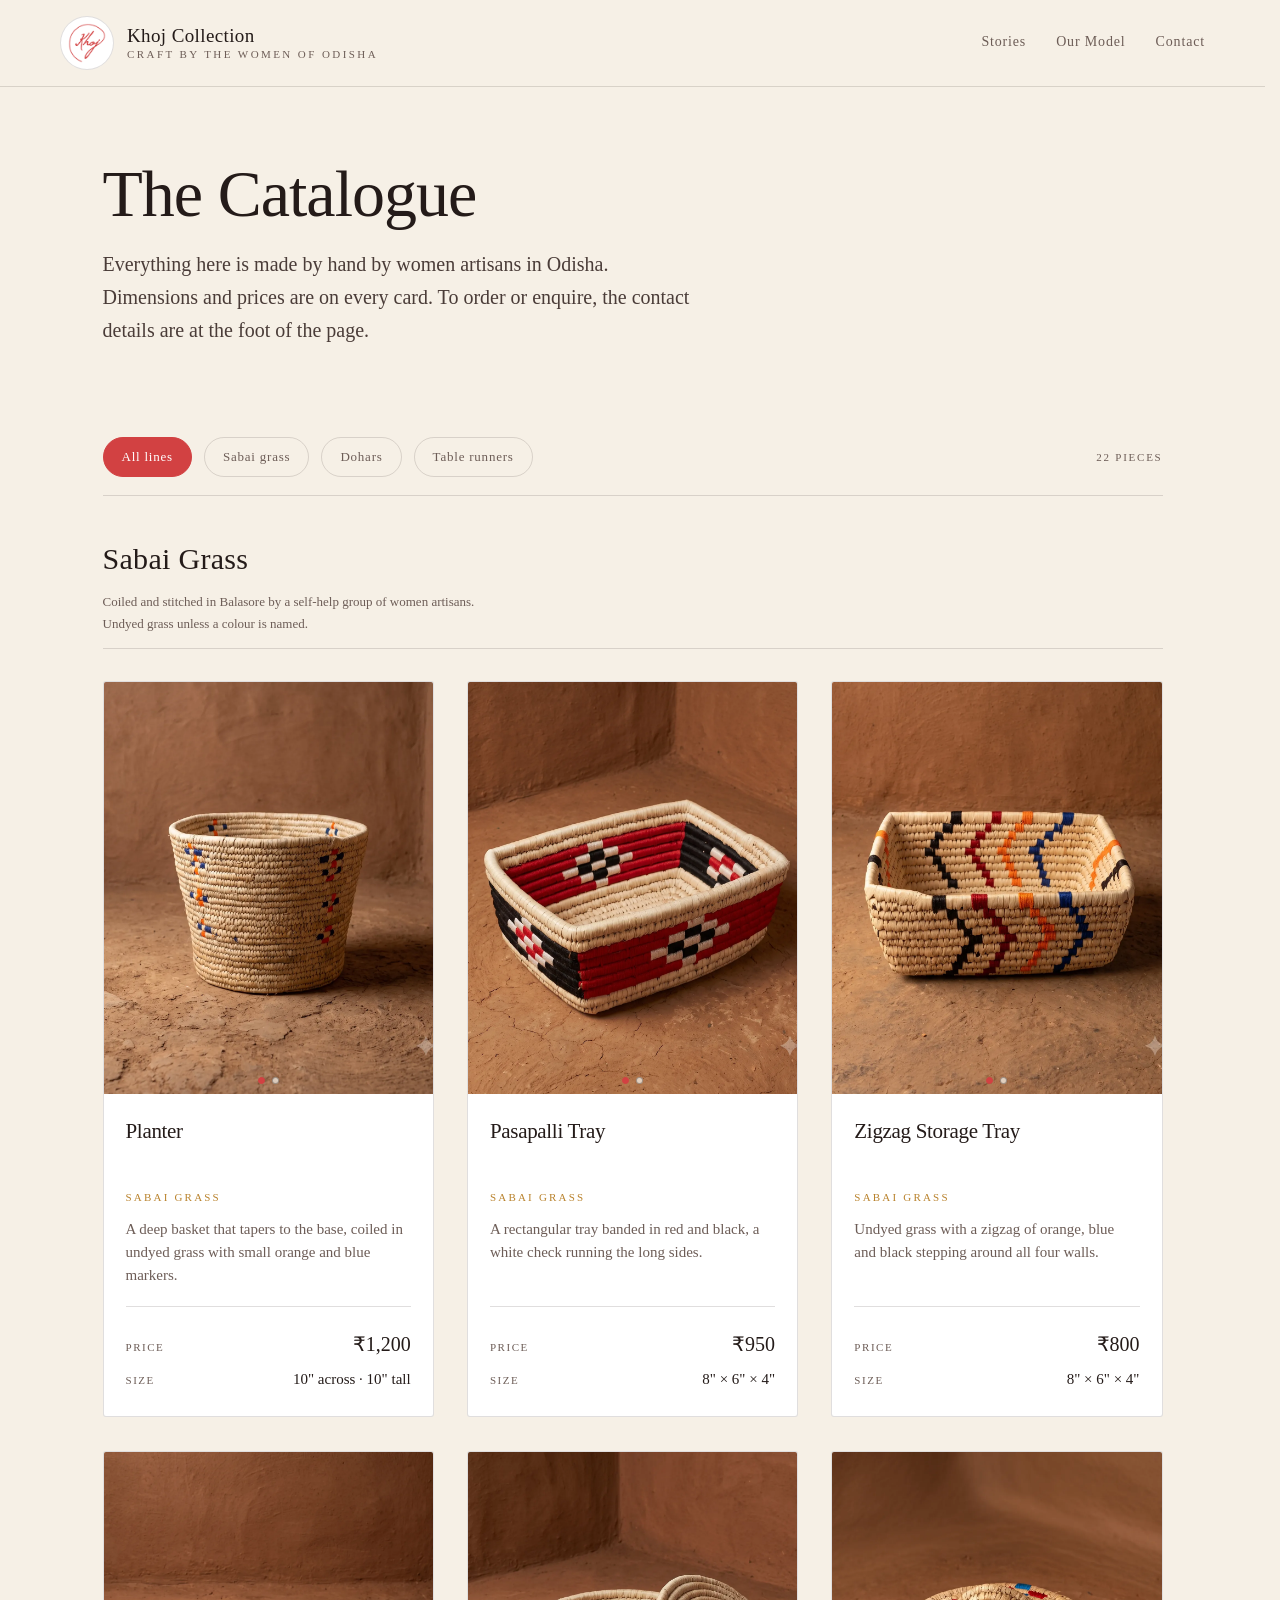
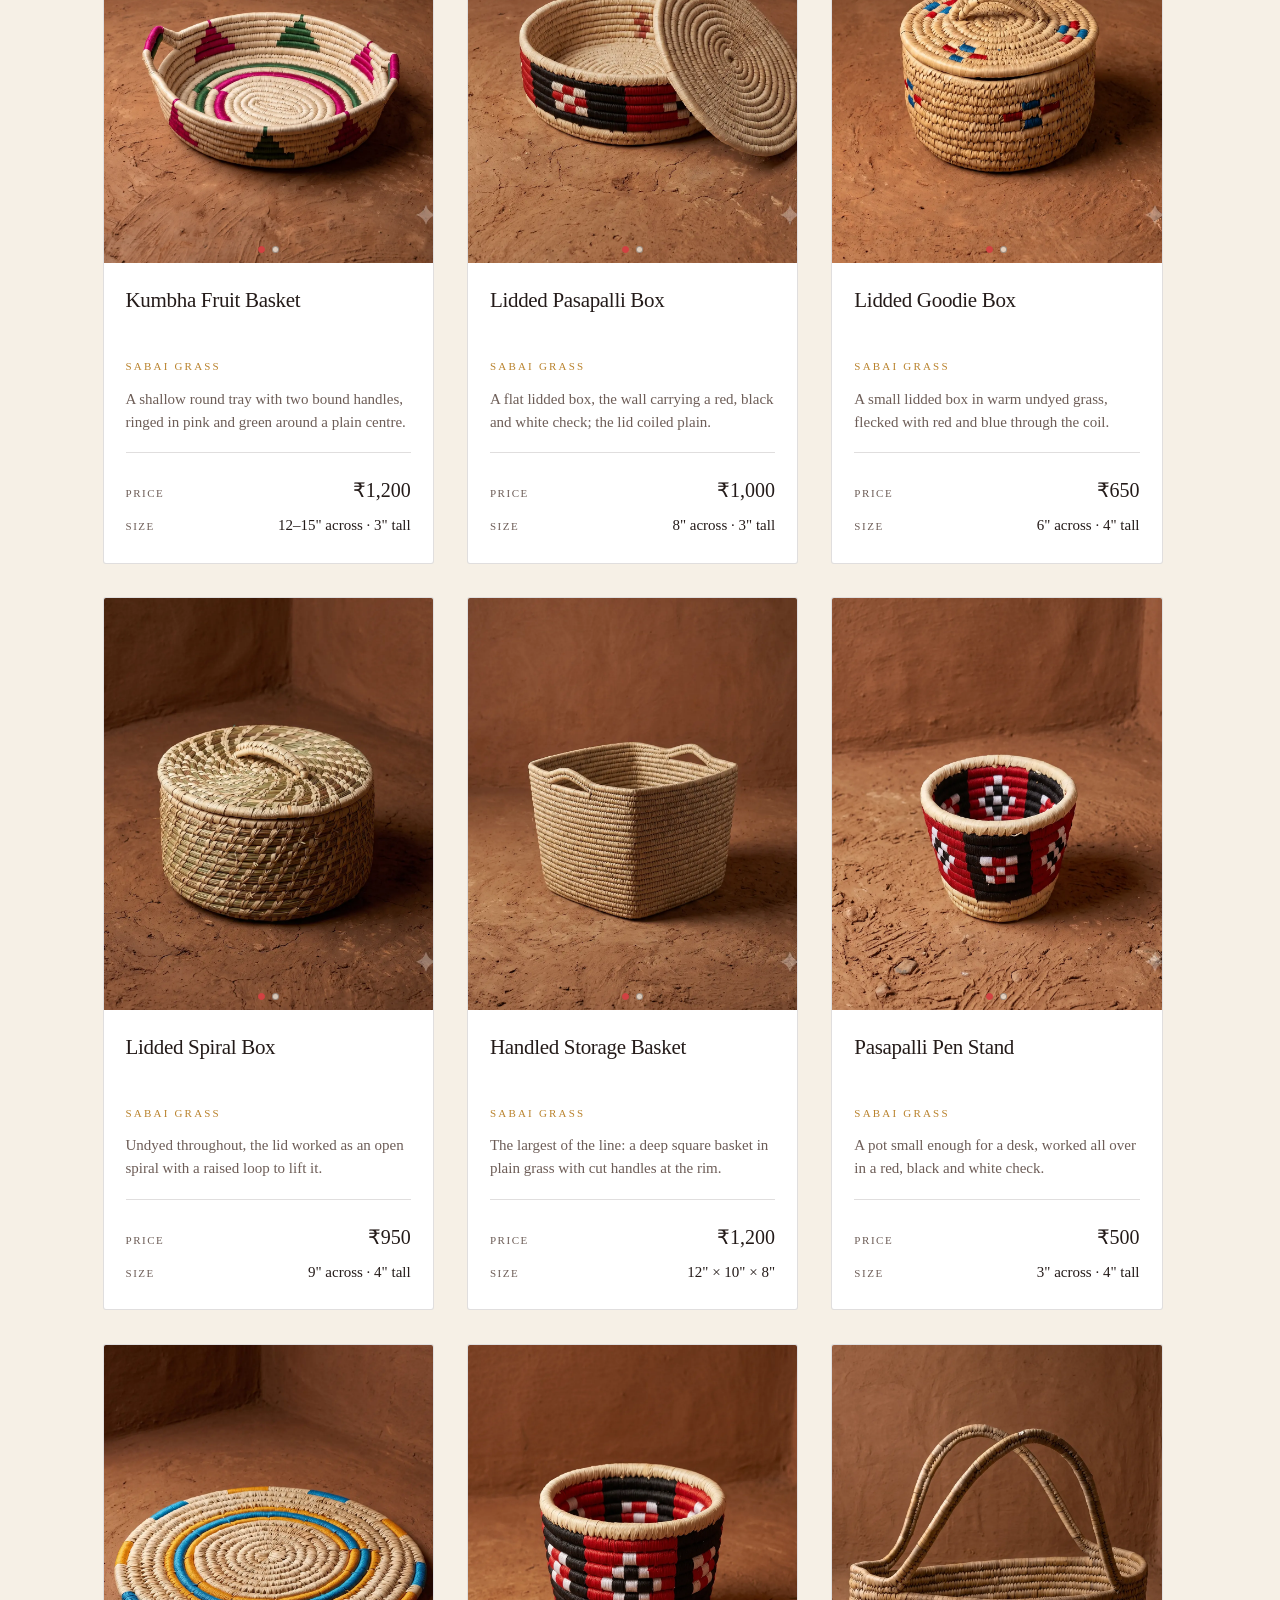
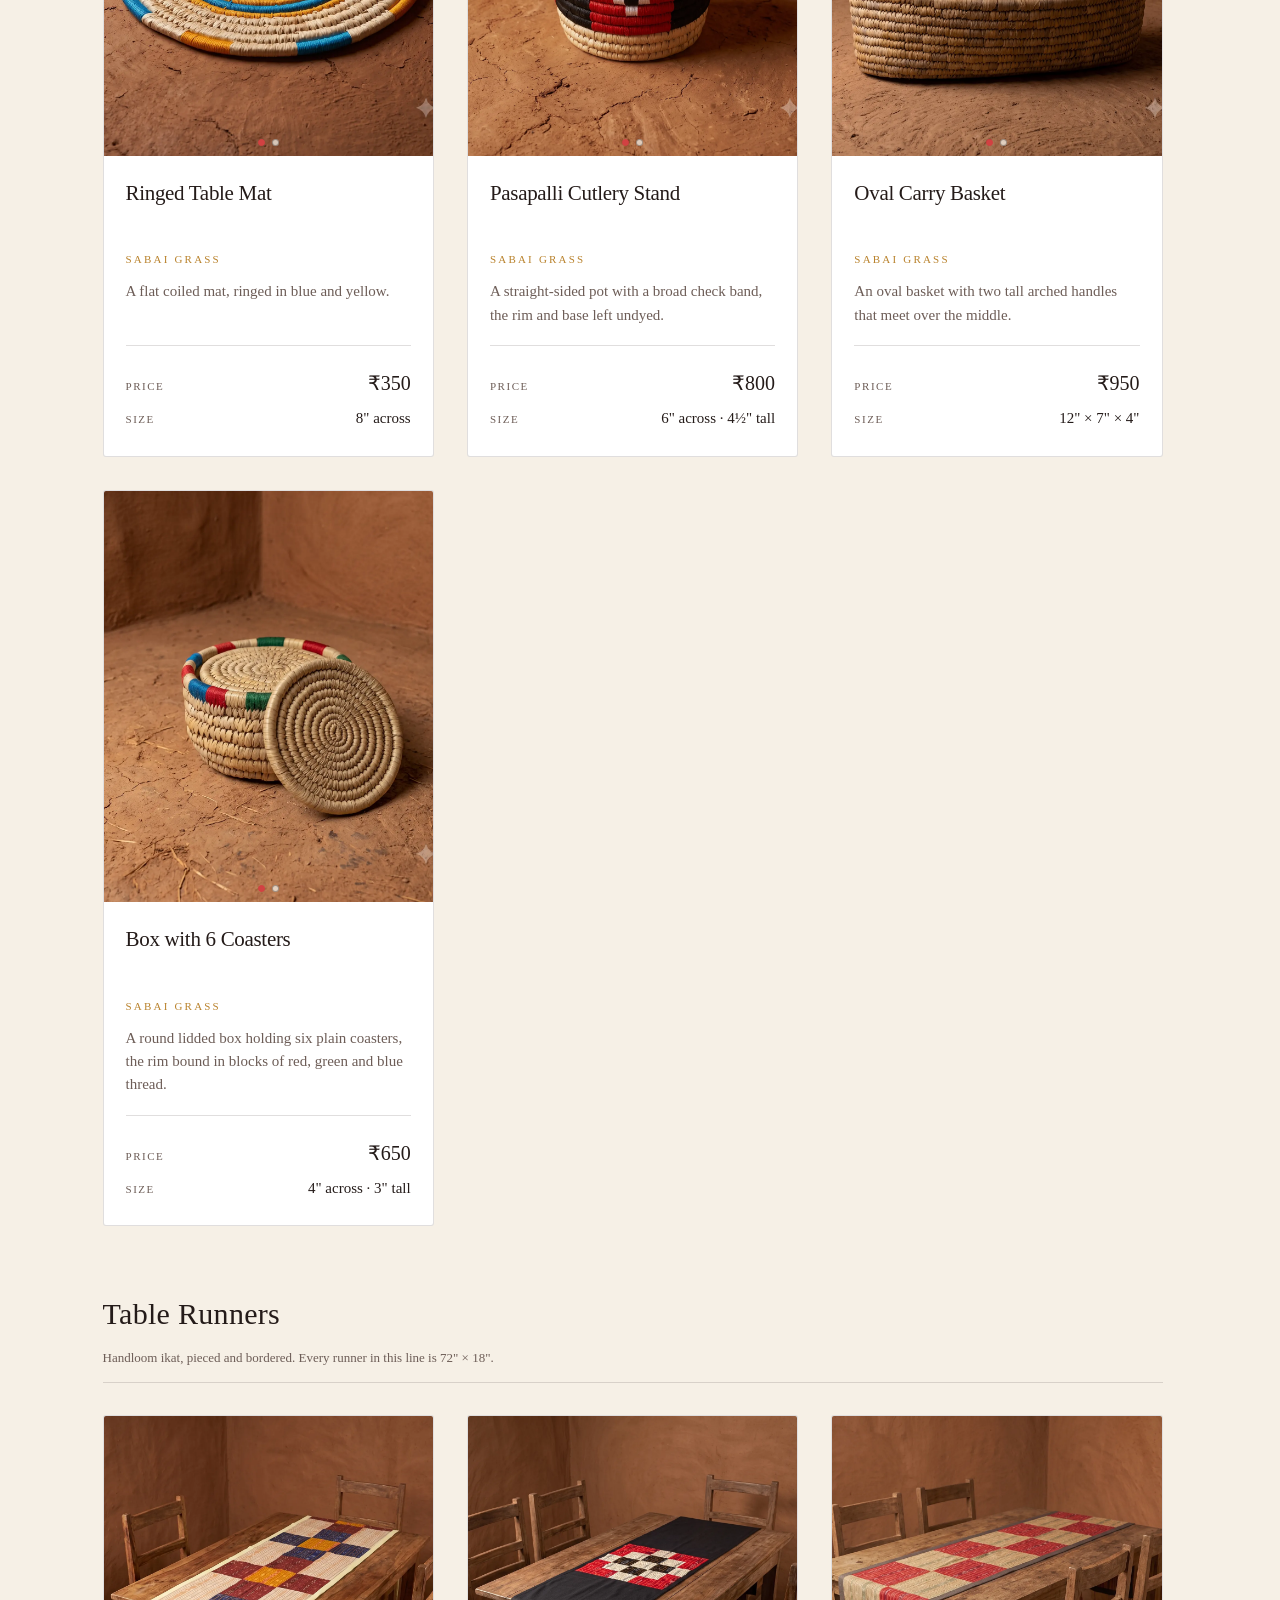
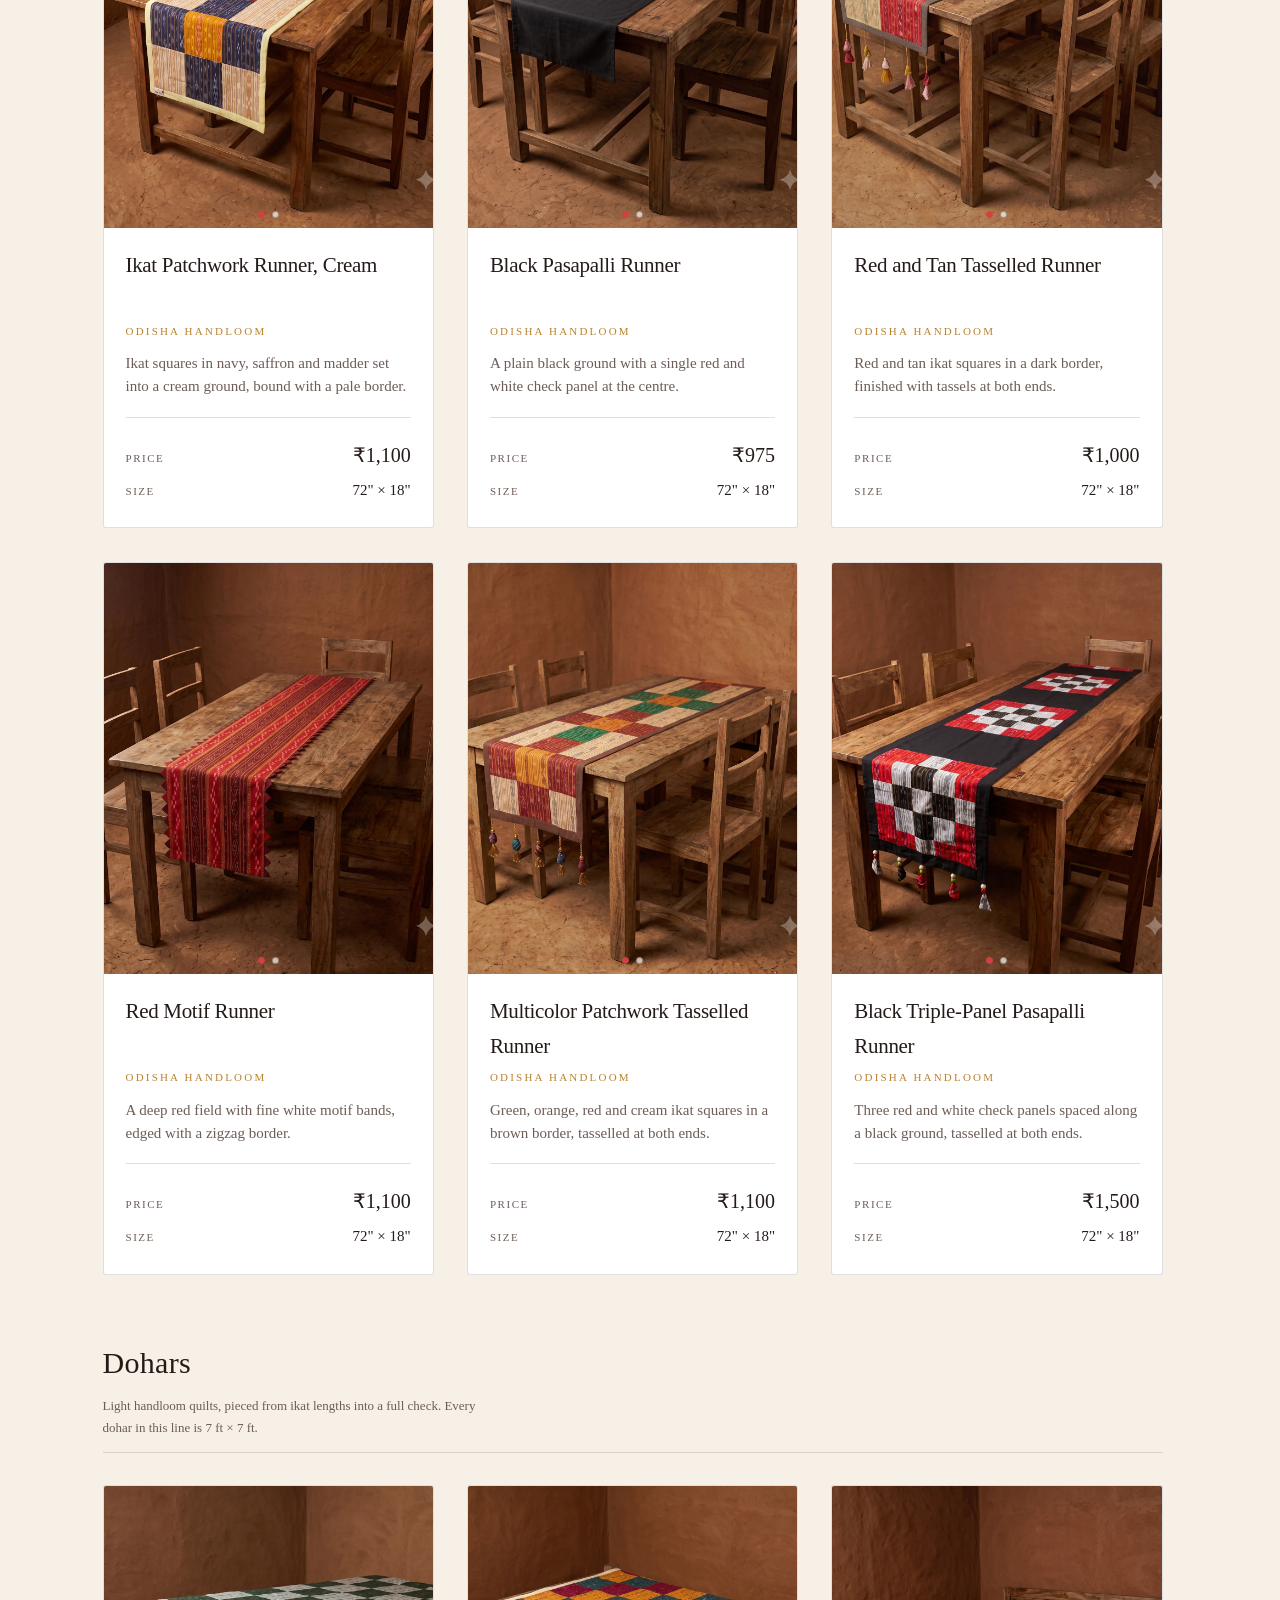
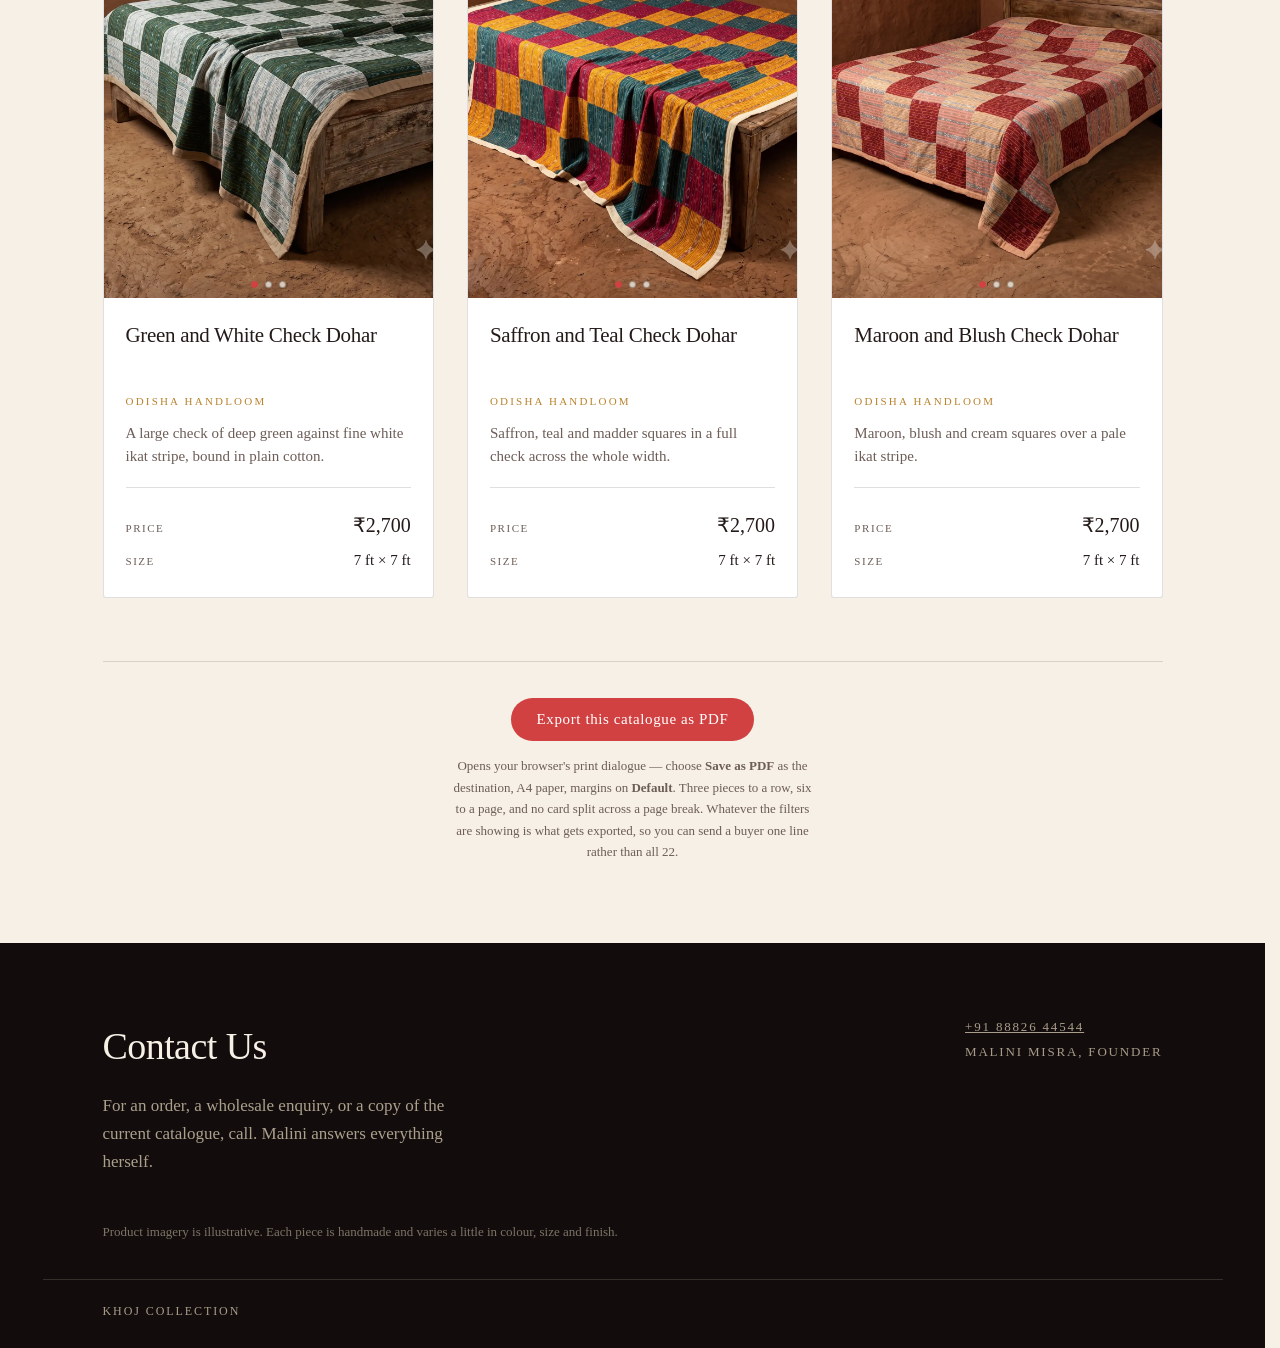
==== commit cddc73d7: "Rename and price the catalogue, drop the detail panels Product names and prices are now real. Twelve" ====
--- a/catalogue.html
+++ b/catalogue.html
@@ -18,7 +18,7 @@
 <meta property="og:image:width" content="1200">
 <meta property="og:image:height" content="630">
 <meta name="twitter:card" content="summary_large_image">
-<link rel="stylesheet" href="assets/css/style.css">
+<link rel="stylesheet" href="assets/css/style.css?v=9">
 </head>
 <body>
 
@@ -39,11 +39,11 @@
 
 <main id="top">
   <section class="page-head">
-    <p class="eyebrow">Balasore · Sambalpur · Kotpad · Nuapatna · Bargarh</p>
     <h1>The Catalogue</h1>
     <p class="lede">
       Everything here is made by hand by women artisans in Odisha. Dimensions
-      are on every card; open a card for materials, care and lead time.
+      and prices are on every card. To order or enquire, the contact details
+      are at the foot of the page.
     </p>
   </section>
 
@@ -59,137 +59,53 @@
         <p>Coiled and stitched in Balasore by a self-help group of women artisans. Undyed grass unless a colour is named.</p>
       </header>
       <div class="grid" data-cat-grid="sabai">
-      <article class="card" id="sabai-tapered-round-basket" data-cat="sabai" data-price="">
-        <div class="card-gallery" tabindex="0" role="group" aria-label="Photographs of Tapered Round Basket">
-          <div class="card-frames">
-            <img class="is-on" src="assets/img/products/sabai/tapered-round-basket/hero.webp" srcset="assets/img/products/sabai/tapered-round-basket/hero.webp 1200w, assets/img/products/sabai/tapered-round-basket/hero@2x.webp 1638w" sizes="(max-width: 640px) 90vw, 320px" width="1200" height="1500" loading="lazy" decoding="async" alt="Tapered Round Basket.">
-            <img src="assets/img/products/sabai/tapered-round-basket/detail-scale.webp" width="900" height="1125" loading="lazy" decoding="async" alt="Tapered Round Basket, dimension diagram with a human-scale figure.">
-          </div>
-          <button class="shot-nav shot-prev" type="button" data-dir="-1" aria-label="Previous photo">&#8249;</button>
-          <button class="shot-nav shot-next" type="button" data-dir="1" aria-label="Next photo">&#8250;</button>
-          <div class="shot-dots">
-            <button class="shot-dot" type="button" aria-current="true" aria-label="Photo 1 of 2"></button>
-            <button class="shot-dot" type="button" aria-current="false" aria-label="Photo 2 of 2"></button>
-          </div>
-        </div>
-        <div class="card-body">
-          <h3>Tapered Round Basket</h3>
-          <p class="card-place">Sabai grass · Balasore</p>
+      <article class="card" id="sabai-tapered-round-basket" data-cat="sabai" data-price="1200">
+        <div class="card-gallery" tabindex="0" role="group" aria-label="Photographs of Planter">
+          <div class="card-frames">
+            <img class="is-on" src="assets/img/products/sabai/tapered-round-basket/hero.webp" srcset="assets/img/products/sabai/tapered-round-basket/hero.webp 1200w, assets/img/products/sabai/tapered-round-basket/hero@2x.webp 1638w" sizes="(max-width: 640px) 90vw, 320px" width="1200" height="1500" loading="lazy" decoding="async" alt="Planter.">
+            <img src="assets/img/products/sabai/tapered-round-basket/detail-scale.webp" width="900" height="1125" loading="lazy" decoding="async" alt="Planter, dimension diagram with a human-scale figure.">
+          </div>
+          <button class="shot-nav shot-prev" type="button" data-dir="-1" aria-label="Previous photo">&#8249;</button>
+          <button class="shot-nav shot-next" type="button" data-dir="1" aria-label="Next photo">&#8250;</button>
+          <div class="shot-dots">
+            <button class="shot-dot" type="button" aria-current="true" aria-label="Photo 1 of 2"></button>
+            <button class="shot-dot" type="button" aria-current="false" aria-label="Photo 2 of 2"></button>
+          </div>
+        </div>
+        <div class="card-body">
+          <h3>Planter</h3>
+          <p class="card-place">Sabai grass</p>
           <p class="card-note">A deep basket that tapers to the base, coiled in undyed grass with small orange and blue markers.</p>
           <dl class="card-meta">
-            <div><dt>Price</dt><dd class="card-price is-tbd">₹ TBD</dd></div>
+            <div><dt>Price</dt><dd class="card-price">₹1,200</dd></div>
             <div><dt>Size</dt><dd>10" across · 10" tall</dd></div>
-            <div><dt>Sold as</dt><dd>Each</dd></div>
-          </dl>
-          <button class="card-open" type="button" aria-expanded="true" aria-controls="panel-sabai-tapered-round-basket">
-            <span class="card-open-text">More details</span>
-            <span class="card-open-mark" aria-hidden="true"></span>
-          </button>
-        </div>
-      </article>
-      <div class="card-panel" id="panel-sabai-tapered-round-basket">
-        <div class="card-panel-inner">
-          <button class="panel-close" type="button" aria-label="Close details">&times;</button>
-          <div class="gallery">
-            <div class="gallery-main">
-              <img src="assets/img/products/sabai/tapered-round-basket/hero.webp"
-                   srcset="assets/img/products/sabai/tapered-round-basket/hero.webp 1200w, assets/img/products/sabai/tapered-round-basket/hero@2x.webp 1638w"
-                   sizes="(max-width: 760px) 90vw, 420px"
-                   width="1200" height="1500" loading="lazy" decoding="async"
-                   alt="Tapered Round Basket.">
-            </div>
-            <div class="gallery-thumbs">
-            <button class="gallery-thumb" type="button" aria-current="true"><img src="assets/img/products/sabai/tapered-round-basket/hero.webp" width="200" height="200" loading="lazy" decoding="async" data-full="assets/img/products/sabai/tapered-round-basket/hero.webp" alt="Tapered Round Basket."></button>
-            <button class="gallery-thumb" type="button" aria-current="false"><img src="assets/img/products/sabai/tapered-round-basket/detail-scale.webp" width="200" height="200" loading="lazy" decoding="async" data-full="assets/img/products/sabai/tapered-round-basket/detail-scale.webp" alt="Tapered Round Basket, dimension diagram with a human-scale figure."></button>
-            </div>
-          </div>
-          <div class="panel-detail">
-            <h3>Tapered Round Basket</h3>
-            <p class="card-place">Sabai grass · Balasore</p>
-            <p class="panel-note">Coiled in a continuous spiral and stitched with split grass. The colour is the grass itself; only the scattered markers are dyed.</p>
-            <table class="spec-table">
-              <caption class="u-hidden">Specifications for Tapered Round Basket</caption>
-              <tbody>
-              <tr><th scope="row">Material</th><td>Sabai grass, hand-coiled and stitched</td></tr>
-              <tr><th scope="row">Dimensions</th><td>10" across · 10" tall</td></tr>
-              <tr><th scope="row">Weight</th><td>To be confirmed</td></tr>
-              <tr><th scope="row">Care</th><td>Dust with a dry brush. Keep out of prolonged damp.</td></tr>
-              <tr><th scope="row">Artisan group</th><td>Balasore self-help group</td></tr>
-              <tr><th scope="row">Lead time</th><td>To be confirmed</td></tr>
-              <tr><th scope="row">Price</th><td>To be confirmed</td></tr>
-              </tbody>
-            </table>
-            <p class="panel-foot"><b>₹ TBD</b><span>10" across · 10" tall · Each</span></p>
-            <a class="btn" href="mailto:hello@khojcollection.in?subject=Enquiry%3A%20Tapered%20Round%20Basket">Enquire about this piece</a>
-          </div>
-        </div>
-      </div>
-      <article class="card" id="sabai-red-check-tray" data-cat="sabai" data-price="">
-        <div class="card-gallery" tabindex="0" role="group" aria-label="Photographs of Red Check Tray">
-          <div class="card-frames">
-            <img class="is-on" src="assets/img/products/sabai/red-check-tray/hero.webp" srcset="assets/img/products/sabai/red-check-tray/hero.webp 1200w, assets/img/products/sabai/red-check-tray/hero@2x.webp 1638w" sizes="(max-width: 640px) 90vw, 320px" width="1200" height="1500" loading="lazy" decoding="async" alt="Red Check Tray.">
-            <img src="assets/img/products/sabai/red-check-tray/detail-scale.webp" width="900" height="1125" loading="lazy" decoding="async" alt="Red Check Tray, dimension diagram with a human-scale figure.">
-          </div>
-          <button class="shot-nav shot-prev" type="button" data-dir="-1" aria-label="Previous photo">&#8249;</button>
-          <button class="shot-nav shot-next" type="button" data-dir="1" aria-label="Next photo">&#8250;</button>
-          <div class="shot-dots">
-            <button class="shot-dot" type="button" aria-current="true" aria-label="Photo 1 of 2"></button>
-            <button class="shot-dot" type="button" aria-current="false" aria-label="Photo 2 of 2"></button>
-          </div>
-        </div>
-        <div class="card-body">
-          <h3>Red Check Tray</h3>
-          <p class="card-place">Sabai grass · Balasore</p>
+          </dl>
+        </div>
+      </article>
+      <article class="card" id="sabai-red-check-tray" data-cat="sabai" data-price="950">
+        <div class="card-gallery" tabindex="0" role="group" aria-label="Photographs of Pasapalli Tray">
+          <div class="card-frames">
+            <img class="is-on" src="assets/img/products/sabai/red-check-tray/hero.webp" srcset="assets/img/products/sabai/red-check-tray/hero.webp 1200w, assets/img/products/sabai/red-check-tray/hero@2x.webp 1638w" sizes="(max-width: 640px) 90vw, 320px" width="1200" height="1500" loading="lazy" decoding="async" alt="Pasapalli Tray.">
+            <img src="assets/img/products/sabai/red-check-tray/detail-scale.webp" width="900" height="1125" loading="lazy" decoding="async" alt="Pasapalli Tray, dimension diagram with a human-scale figure.">
+          </div>
+          <button class="shot-nav shot-prev" type="button" data-dir="-1" aria-label="Previous photo">&#8249;</button>
+          <button class="shot-nav shot-next" type="button" data-dir="1" aria-label="Next photo">&#8250;</button>
+          <div class="shot-dots">
+            <button class="shot-dot" type="button" aria-current="true" aria-label="Photo 1 of 2"></button>
+            <button class="shot-dot" type="button" aria-current="false" aria-label="Photo 2 of 2"></button>
+          </div>
+        </div>
+        <div class="card-body">
+          <h3>Pasapalli Tray</h3>
+          <p class="card-place">Sabai grass</p>
           <p class="card-note">A rectangular tray banded in red and black, a white check running the long sides.</p>
           <dl class="card-meta">
-            <div><dt>Price</dt><dd class="card-price is-tbd">₹ TBD</dd></div>
+            <div><dt>Price</dt><dd class="card-price">₹950</dd></div>
             <div><dt>Size</dt><dd>8" × 6" × 4"</dd></div>
-            <div><dt>Sold as</dt><dd>Each</dd></div>
-          </dl>
-          <button class="card-open" type="button" aria-expanded="true" aria-controls="panel-sabai-red-check-tray">
-            <span class="card-open-text">More details</span>
-            <span class="card-open-mark" aria-hidden="true"></span>
-          </button>
-        </div>
-      </article>
-      <div class="card-panel" id="panel-sabai-red-check-tray">
-        <div class="card-panel-inner">
-          <button class="panel-close" type="button" aria-label="Close details">&times;</button>
-          <div class="gallery">
-            <div class="gallery-main">
-              <img src="assets/img/products/sabai/red-check-tray/hero.webp"
-                   srcset="assets/img/products/sabai/red-check-tray/hero.webp 1200w, assets/img/products/sabai/red-check-tray/hero@2x.webp 1638w"
-                   sizes="(max-width: 760px) 90vw, 420px"
-                   width="1200" height="1500" loading="lazy" decoding="async"
-                   alt="Red Check Tray.">
-            </div>
-            <div class="gallery-thumbs">
-            <button class="gallery-thumb" type="button" aria-current="true"><img src="assets/img/products/sabai/red-check-tray/hero.webp" width="200" height="200" loading="lazy" decoding="async" data-full="assets/img/products/sabai/red-check-tray/hero.webp" alt="Red Check Tray."></button>
-            <button class="gallery-thumb" type="button" aria-current="false"><img src="assets/img/products/sabai/red-check-tray/detail-scale.webp" width="200" height="200" loading="lazy" decoding="async" data-full="assets/img/products/sabai/red-check-tray/detail-scale.webp" alt="Red Check Tray, dimension diagram with a human-scale figure."></button>
-            </div>
-          </div>
-          <div class="panel-detail">
-            <h3>Red Check Tray</h3>
-            <p class="card-place">Sabai grass · Balasore</p>
-            <p class="panel-note">Worked square rather than round, which takes longer to coil and holds its shape better on a shelf.</p>
-            <table class="spec-table">
-              <caption class="u-hidden">Specifications for Red Check Tray</caption>
-              <tbody>
-              <tr><th scope="row">Material</th><td>Sabai grass, hand-coiled and stitched</td></tr>
-              <tr><th scope="row">Dimensions</th><td>8" × 6" × 4"</td></tr>
-              <tr><th scope="row">Weight</th><td>To be confirmed</td></tr>
-              <tr><th scope="row">Care</th><td>Dust with a dry brush. Keep out of prolonged damp.</td></tr>
-              <tr><th scope="row">Artisan group</th><td>Balasore self-help group</td></tr>
-              <tr><th scope="row">Lead time</th><td>To be confirmed</td></tr>
-              <tr><th scope="row">Price</th><td>To be confirmed</td></tr>
-              </tbody>
-            </table>
-            <p class="panel-foot"><b>₹ TBD</b><span>8" × 6" × 4" · Each</span></p>
-            <a class="btn" href="mailto:hello@khojcollection.in?subject=Enquiry%3A%20Red%20Check%20Tray">Enquire about this piece</a>
-          </div>
-        </div>
-      </div>
-      <article class="card" id="sabai-zigzag-storage-tray" data-cat="sabai" data-price="">
+          </dl>
+        </div>
+      </article>
+      <article class="card" id="sabai-zigzag-storage-tray" data-cat="sabai" data-price="800">
         <div class="card-gallery" tabindex="0" role="group" aria-label="Photographs of Zigzag Storage Tray">
           <div class="card-frames">
             <img class="is-on" src="assets/img/products/sabai/zigzag-storage-tray/hero.webp" srcset="assets/img/products/sabai/zigzag-storage-tray/hero.webp 1200w, assets/img/products/sabai/zigzag-storage-tray/hero@2x.webp 1638w" sizes="(max-width: 640px) 90vw, 320px" width="1200" height="1500" loading="lazy" decoding="async" alt="Zigzag Storage Tray.">
@@ -204,317 +120,107 @@
         </div>
         <div class="card-body">
           <h3>Zigzag Storage Tray</h3>
-          <p class="card-place">Sabai grass · Balasore</p>
+          <p class="card-place">Sabai grass</p>
           <p class="card-note">Undyed grass with a zigzag of orange, blue and black stepping around all four walls.</p>
           <dl class="card-meta">
-            <div><dt>Price</dt><dd class="card-price is-tbd">₹ TBD</dd></div>
+            <div><dt>Price</dt><dd class="card-price">₹800</dd></div>
             <div><dt>Size</dt><dd>8" × 6" × 4"</dd></div>
-            <div><dt>Sold as</dt><dd>Each</dd></div>
-          </dl>
-          <button class="card-open" type="button" aria-expanded="true" aria-controls="panel-sabai-zigzag-storage-tray">
-            <span class="card-open-text">More details</span>
-            <span class="card-open-mark" aria-hidden="true"></span>
-          </button>
-        </div>
-      </article>
-      <div class="card-panel" id="panel-sabai-zigzag-storage-tray">
-        <div class="card-panel-inner">
-          <button class="panel-close" type="button" aria-label="Close details">&times;</button>
-          <div class="gallery">
-            <div class="gallery-main">
-              <img src="assets/img/products/sabai/zigzag-storage-tray/hero.webp"
-                   srcset="assets/img/products/sabai/zigzag-storage-tray/hero.webp 1200w, assets/img/products/sabai/zigzag-storage-tray/hero@2x.webp 1638w"
-                   sizes="(max-width: 760px) 90vw, 420px"
-                   width="1200" height="1500" loading="lazy" decoding="async"
-                   alt="Zigzag Storage Tray.">
-            </div>
-            <div class="gallery-thumbs">
-            <button class="gallery-thumb" type="button" aria-current="true"><img src="assets/img/products/sabai/zigzag-storage-tray/hero.webp" width="200" height="200" loading="lazy" decoding="async" data-full="assets/img/products/sabai/zigzag-storage-tray/hero.webp" alt="Zigzag Storage Tray."></button>
-            <button class="gallery-thumb" type="button" aria-current="false"><img src="assets/img/products/sabai/zigzag-storage-tray/detail-scale.webp" width="200" height="200" loading="lazy" decoding="async" data-full="assets/img/products/sabai/zigzag-storage-tray/detail-scale.webp" alt="Zigzag Storage Tray, dimension diagram with a human-scale figure."></button>
-            </div>
-          </div>
-          <div class="panel-detail">
-            <h3>Zigzag Storage Tray</h3>
-            <p class="card-place">Sabai grass · Balasore</p>
-            <p class="panel-note">The zigzag is counted out as the coil is stitched, so it steps rather than curves. No two walls meet identically.</p>
-            <table class="spec-table">
-              <caption class="u-hidden">Specifications for Zigzag Storage Tray</caption>
-              <tbody>
-              <tr><th scope="row">Material</th><td>Sabai grass, hand-coiled and stitched</td></tr>
-              <tr><th scope="row">Dimensions</th><td>8" × 6" × 4"</td></tr>
-              <tr><th scope="row">Weight</th><td>To be confirmed</td></tr>
-              <tr><th scope="row">Care</th><td>Dust with a dry brush. Keep out of prolonged damp.</td></tr>
-              <tr><th scope="row">Artisan group</th><td>Balasore self-help group</td></tr>
-              <tr><th scope="row">Lead time</th><td>To be confirmed</td></tr>
-              <tr><th scope="row">Price</th><td>To be confirmed</td></tr>
-              </tbody>
-            </table>
-            <p class="panel-foot"><b>₹ TBD</b><span>8" × 6" × 4" · Each</span></p>
-            <a class="btn" href="mailto:hello@khojcollection.in?subject=Enquiry%3A%20Zigzag%20Storage%20Tray">Enquire about this piece</a>
-          </div>
-        </div>
-      </div>
-      <article class="card" id="sabai-handled-serving-tray" data-cat="sabai" data-price="">
-        <div class="card-gallery" tabindex="0" role="group" aria-label="Photographs of Handled Serving Tray">
-          <div class="card-frames">
-            <img class="is-on" src="assets/img/products/sabai/handled-serving-tray/hero.webp" srcset="assets/img/products/sabai/handled-serving-tray/hero.webp 1200w, assets/img/products/sabai/handled-serving-tray/hero@2x.webp 1638w" sizes="(max-width: 640px) 90vw, 320px" width="1200" height="1500" loading="lazy" decoding="async" alt="Handled Serving Tray.">
-            <img src="assets/img/products/sabai/handled-serving-tray/detail-scale.webp" width="900" height="1125" loading="lazy" decoding="async" alt="Handled Serving Tray, dimension diagram with a human-scale figure.">
-          </div>
-          <button class="shot-nav shot-prev" type="button" data-dir="-1" aria-label="Previous photo">&#8249;</button>
-          <button class="shot-nav shot-next" type="button" data-dir="1" aria-label="Next photo">&#8250;</button>
-          <div class="shot-dots">
-            <button class="shot-dot" type="button" aria-current="true" aria-label="Photo 1 of 2"></button>
-            <button class="shot-dot" type="button" aria-current="false" aria-label="Photo 2 of 2"></button>
-          </div>
-        </div>
-        <div class="card-body">
-          <h3>Handled Serving Tray</h3>
-          <p class="card-place">Sabai grass · Balasore</p>
+          </dl>
+        </div>
+      </article>
+      <article class="card" id="sabai-handled-serving-tray" data-cat="sabai" data-price="1200">
+        <div class="card-gallery" tabindex="0" role="group" aria-label="Photographs of Kumbha Fruit Basket">
+          <div class="card-frames">
+            <img class="is-on" src="assets/img/products/sabai/handled-serving-tray/hero.webp" srcset="assets/img/products/sabai/handled-serving-tray/hero.webp 1200w, assets/img/products/sabai/handled-serving-tray/hero@2x.webp 1638w" sizes="(max-width: 640px) 90vw, 320px" width="1200" height="1500" loading="lazy" decoding="async" alt="Kumbha Fruit Basket.">
+            <img src="assets/img/products/sabai/handled-serving-tray/detail-scale.webp" width="900" height="1125" loading="lazy" decoding="async" alt="Kumbha Fruit Basket, dimension diagram with a human-scale figure.">
+          </div>
+          <button class="shot-nav shot-prev" type="button" data-dir="-1" aria-label="Previous photo">&#8249;</button>
+          <button class="shot-nav shot-next" type="button" data-dir="1" aria-label="Next photo">&#8250;</button>
+          <div class="shot-dots">
+            <button class="shot-dot" type="button" aria-current="true" aria-label="Photo 1 of 2"></button>
+            <button class="shot-dot" type="button" aria-current="false" aria-label="Photo 2 of 2"></button>
+          </div>
+        </div>
+        <div class="card-body">
+          <h3>Kumbha Fruit Basket</h3>
+          <p class="card-place">Sabai grass</p>
           <p class="card-note">A shallow round tray with two bound handles, ringed in pink and green around a plain centre.</p>
           <dl class="card-meta">
-            <div><dt>Price</dt><dd class="card-price is-tbd">₹ TBD</dd></div>
+            <div><dt>Price</dt><dd class="card-price">₹1,200</dd></div>
             <div><dt>Size</dt><dd>12–15" across · 3" tall</dd></div>
-            <div><dt>Sold as</dt><dd>Each</dd></div>
-          </dl>
-          <button class="card-open" type="button" aria-expanded="true" aria-controls="panel-sabai-handled-serving-tray">
-            <span class="card-open-text">More details</span>
-            <span class="card-open-mark" aria-hidden="true"></span>
-          </button>
-        </div>
-      </article>
-      <div class="card-panel" id="panel-sabai-handled-serving-tray">
-        <div class="card-panel-inner">
-          <button class="panel-close" type="button" aria-label="Close details">&times;</button>
-          <div class="gallery">
-            <div class="gallery-main">
-              <img src="assets/img/products/sabai/handled-serving-tray/hero.webp"
-                   srcset="assets/img/products/sabai/handled-serving-tray/hero.webp 1200w, assets/img/products/sabai/handled-serving-tray/hero@2x.webp 1638w"
-                   sizes="(max-width: 760px) 90vw, 420px"
-                   width="1200" height="1500" loading="lazy" decoding="async"
-                   alt="Handled Serving Tray.">
-            </div>
-            <div class="gallery-thumbs">
-            <button class="gallery-thumb" type="button" aria-current="true"><img src="assets/img/products/sabai/handled-serving-tray/hero.webp" width="200" height="200" loading="lazy" decoding="async" data-full="assets/img/products/sabai/handled-serving-tray/hero.webp" alt="Handled Serving Tray."></button>
-            <button class="gallery-thumb" type="button" aria-current="false"><img src="assets/img/products/sabai/handled-serving-tray/detail-scale.webp" width="200" height="200" loading="lazy" decoding="async" data-full="assets/img/products/sabai/handled-serving-tray/detail-scale.webp" alt="Handled Serving Tray, dimension diagram with a human-scale figure."></button>
-            </div>
-          </div>
-          <div class="panel-detail">
-            <h3>Handled Serving Tray</h3>
-            <p class="card-place">Sabai grass · Balasore</p>
-            <p class="panel-note">Shallow enough to pass around a table. The handles are bound over the rim coil rather than added afterwards.</p>
-            <table class="spec-table">
-              <caption class="u-hidden">Specifications for Handled Serving Tray</caption>
-              <tbody>
-              <tr><th scope="row">Material</th><td>Sabai grass, hand-coiled and stitched</td></tr>
-              <tr><th scope="row">Dimensions</th><td>12–15" across · 3" tall</td></tr>
-              <tr><th scope="row">Weight</th><td>To be confirmed</td></tr>
-              <tr><th scope="row">Care</th><td>Dust with a dry brush. Keep out of prolonged damp.</td></tr>
-              <tr><th scope="row">Artisan group</th><td>Balasore self-help group</td></tr>
-              <tr><th scope="row">Lead time</th><td>To be confirmed</td></tr>
-              <tr><th scope="row">Price</th><td>To be confirmed</td></tr>
-              </tbody>
-            </table>
-            <p class="panel-foot"><b>₹ TBD</b><span>12–15" across · 3" tall · Each</span></p>
-            <a class="btn" href="mailto:hello@khojcollection.in?subject=Enquiry%3A%20Handled%20Serving%20Tray">Enquire about this piece</a>
-          </div>
-        </div>
-      </div>
-      <article class="card" id="sabai-lidded-check-box" data-cat="sabai" data-price="">
-        <div class="card-gallery" tabindex="0" role="group" aria-label="Photographs of Lidded Check Box">
-          <div class="card-frames">
-            <img class="is-on" src="assets/img/products/sabai/lidded-check-box/hero.webp" srcset="assets/img/products/sabai/lidded-check-box/hero.webp 1200w, assets/img/products/sabai/lidded-check-box/hero@2x.webp 1638w" sizes="(max-width: 640px) 90vw, 320px" width="1200" height="1500" loading="lazy" decoding="async" alt="Lidded Check Box.">
-            <img src="assets/img/products/sabai/lidded-check-box/detail-scale.webp" width="900" height="1125" loading="lazy" decoding="async" alt="Lidded Check Box, dimension diagram with a human-scale figure.">
-          </div>
-          <button class="shot-nav shot-prev" type="button" data-dir="-1" aria-label="Previous photo">&#8249;</button>
-          <button class="shot-nav shot-next" type="button" data-dir="1" aria-label="Next photo">&#8250;</button>
-          <div class="shot-dots">
-            <button class="shot-dot" type="button" aria-current="true" aria-label="Photo 1 of 2"></button>
-            <button class="shot-dot" type="button" aria-current="false" aria-label="Photo 2 of 2"></button>
-          </div>
-        </div>
-        <div class="card-body">
-          <h3>Lidded Check Box</h3>
-          <p class="card-place">Sabai grass · Balasore</p>
+          </dl>
+        </div>
+      </article>
+      <article class="card" id="sabai-lidded-check-box" data-cat="sabai" data-price="1000">
+        <div class="card-gallery" tabindex="0" role="group" aria-label="Photographs of Lidded Pasapalli Box">
+          <div class="card-frames">
+            <img class="is-on" src="assets/img/products/sabai/lidded-check-box/hero.webp" srcset="assets/img/products/sabai/lidded-check-box/hero.webp 1200w, assets/img/products/sabai/lidded-check-box/hero@2x.webp 1638w" sizes="(max-width: 640px) 90vw, 320px" width="1200" height="1500" loading="lazy" decoding="async" alt="Lidded Pasapalli Box.">
+            <img src="assets/img/products/sabai/lidded-check-box/detail-scale.webp" width="900" height="1125" loading="lazy" decoding="async" alt="Lidded Pasapalli Box, dimension diagram with a human-scale figure.">
+          </div>
+          <button class="shot-nav shot-prev" type="button" data-dir="-1" aria-label="Previous photo">&#8249;</button>
+          <button class="shot-nav shot-next" type="button" data-dir="1" aria-label="Next photo">&#8250;</button>
+          <div class="shot-dots">
+            <button class="shot-dot" type="button" aria-current="true" aria-label="Photo 1 of 2"></button>
+            <button class="shot-dot" type="button" aria-current="false" aria-label="Photo 2 of 2"></button>
+          </div>
+        </div>
+        <div class="card-body">
+          <h3>Lidded Pasapalli Box</h3>
+          <p class="card-place">Sabai grass</p>
           <p class="card-note">A flat lidded box, the wall carrying a red, black and white check; the lid coiled plain.</p>
           <dl class="card-meta">
-            <div><dt>Price</dt><dd class="card-price is-tbd">₹ TBD</dd></div>
+            <div><dt>Price</dt><dd class="card-price">₹1,000</dd></div>
             <div><dt>Size</dt><dd>8" across · 3" tall</dd></div>
-            <div><dt>Sold as</dt><dd>Each</dd></div>
-          </dl>
-          <button class="card-open" type="button" aria-expanded="true" aria-controls="panel-sabai-lidded-check-box">
-            <span class="card-open-text">More details</span>
-            <span class="card-open-mark" aria-hidden="true"></span>
-          </button>
-        </div>
-      </article>
-      <div class="card-panel" id="panel-sabai-lidded-check-box">
-        <div class="card-panel-inner">
-          <button class="panel-close" type="button" aria-label="Close details">&times;</button>
-          <div class="gallery">
-            <div class="gallery-main">
-              <img src="assets/img/products/sabai/lidded-check-box/hero.webp"
-                   srcset="assets/img/products/sabai/lidded-check-box/hero.webp 1200w, assets/img/products/sabai/lidded-check-box/hero@2x.webp 1638w"
-                   sizes="(max-width: 760px) 90vw, 420px"
-                   width="1200" height="1500" loading="lazy" decoding="async"
-                   alt="Lidded Check Box.">
-            </div>
-            <div class="gallery-thumbs">
-            <button class="gallery-thumb" type="button" aria-current="true"><img src="assets/img/products/sabai/lidded-check-box/hero.webp" width="200" height="200" loading="lazy" decoding="async" data-full="assets/img/products/sabai/lidded-check-box/hero.webp" alt="Lidded Check Box."></button>
-            <button class="gallery-thumb" type="button" aria-current="false"><img src="assets/img/products/sabai/lidded-check-box/detail-scale.webp" width="200" height="200" loading="lazy" decoding="async" data-full="assets/img/products/sabai/lidded-check-box/detail-scale.webp" alt="Lidded Check Box, dimension diagram with a human-scale figure."></button>
-            </div>
-          </div>
-          <div class="panel-detail">
-            <h3>Lidded Check Box</h3>
-            <p class="card-place">Sabai grass · Balasore</p>
-            <p class="panel-note">The lid sits into the rim rather than over it, so it stays put when the box is carried.</p>
-            <table class="spec-table">
-              <caption class="u-hidden">Specifications for Lidded Check Box</caption>
-              <tbody>
-              <tr><th scope="row">Material</th><td>Sabai grass, hand-coiled and stitched</td></tr>
-              <tr><th scope="row">Dimensions</th><td>8" across · 3" tall</td></tr>
-              <tr><th scope="row">Weight</th><td>To be confirmed</td></tr>
-              <tr><th scope="row">Care</th><td>Dust with a dry brush. Keep out of prolonged damp.</td></tr>
-              <tr><th scope="row">Artisan group</th><td>Balasore self-help group</td></tr>
-              <tr><th scope="row">Lead time</th><td>To be confirmed</td></tr>
-              <tr><th scope="row">Price</th><td>To be confirmed</td></tr>
-              </tbody>
-            </table>
-            <p class="panel-foot"><b>₹ TBD</b><span>8" across · 3" tall · Each</span></p>
-            <a class="btn" href="mailto:hello@khojcollection.in?subject=Enquiry%3A%20Lidded%20Check%20Box">Enquire about this piece</a>
-          </div>
-        </div>
-      </div>
-      <article class="card" id="sabai-flecked-lidded-box" data-cat="sabai" data-price="">
-        <div class="card-gallery" tabindex="0" role="group" aria-label="Photographs of Flecked Lidded Box">
-          <div class="card-frames">
-            <img class="is-on" src="assets/img/products/sabai/flecked-lidded-box/hero.webp" srcset="assets/img/products/sabai/flecked-lidded-box/hero.webp 1200w, assets/img/products/sabai/flecked-lidded-box/hero@2x.webp 1638w" sizes="(max-width: 640px) 90vw, 320px" width="1200" height="1500" loading="lazy" decoding="async" alt="Flecked Lidded Box.">
-            <img src="assets/img/products/sabai/flecked-lidded-box/detail-scale.webp" width="900" height="1125" loading="lazy" decoding="async" alt="Flecked Lidded Box, dimension diagram with a human-scale figure.">
-          </div>
-          <button class="shot-nav shot-prev" type="button" data-dir="-1" aria-label="Previous photo">&#8249;</button>
-          <button class="shot-nav shot-next" type="button" data-dir="1" aria-label="Next photo">&#8250;</button>
-          <div class="shot-dots">
-            <button class="shot-dot" type="button" aria-current="true" aria-label="Photo 1 of 2"></button>
-            <button class="shot-dot" type="button" aria-current="false" aria-label="Photo 2 of 2"></button>
-          </div>
-        </div>
-        <div class="card-body">
-          <h3>Flecked Lidded Box</h3>
-          <p class="card-place">Sabai grass · Balasore</p>
+          </dl>
+        </div>
+      </article>
+      <article class="card" id="sabai-flecked-lidded-box" data-cat="sabai" data-price="650">
+        <div class="card-gallery" tabindex="0" role="group" aria-label="Photographs of Lidded Goodie Box">
+          <div class="card-frames">
+            <img class="is-on" src="assets/img/products/sabai/flecked-lidded-box/hero.webp" srcset="assets/img/products/sabai/flecked-lidded-box/hero.webp 1200w, assets/img/products/sabai/flecked-lidded-box/hero@2x.webp 1638w" sizes="(max-width: 640px) 90vw, 320px" width="1200" height="1500" loading="lazy" decoding="async" alt="Lidded Goodie Box.">
+            <img src="assets/img/products/sabai/flecked-lidded-box/detail-scale.webp" width="900" height="1125" loading="lazy" decoding="async" alt="Lidded Goodie Box, dimension diagram with a human-scale figure.">
+          </div>
+          <button class="shot-nav shot-prev" type="button" data-dir="-1" aria-label="Previous photo">&#8249;</button>
+          <button class="shot-nav shot-next" type="button" data-dir="1" aria-label="Next photo">&#8250;</button>
+          <div class="shot-dots">
+            <button class="shot-dot" type="button" aria-current="true" aria-label="Photo 1 of 2"></button>
+            <button class="shot-dot" type="button" aria-current="false" aria-label="Photo 2 of 2"></button>
+          </div>
+        </div>
+        <div class="card-body">
+          <h3>Lidded Goodie Box</h3>
+          <p class="card-place">Sabai grass</p>
           <p class="card-note">A small lidded box in warm undyed grass, flecked with red and blue through the coil.</p>
           <dl class="card-meta">
-            <div><dt>Price</dt><dd class="card-price is-tbd">₹ TBD</dd></div>
+            <div><dt>Price</dt><dd class="card-price">₹650</dd></div>
             <div><dt>Size</dt><dd>6" across · 4" tall</dd></div>
-            <div><dt>Sold as</dt><dd>Each</dd></div>
-          </dl>
-          <button class="card-open" type="button" aria-expanded="true" aria-controls="panel-sabai-flecked-lidded-box">
-            <span class="card-open-text">More details</span>
-            <span class="card-open-mark" aria-hidden="true"></span>
-          </button>
-        </div>
-      </article>
-      <div class="card-panel" id="panel-sabai-flecked-lidded-box">
-        <div class="card-panel-inner">
-          <button class="panel-close" type="button" aria-label="Close details">&times;</button>
-          <div class="gallery">
-            <div class="gallery-main">
-              <img src="assets/img/products/sabai/flecked-lidded-box/hero.webp"
-                   srcset="assets/img/products/sabai/flecked-lidded-box/hero.webp 1200w, assets/img/products/sabai/flecked-lidded-box/hero@2x.webp 1638w"
-                   sizes="(max-width: 760px) 90vw, 420px"
-                   width="1200" height="1500" loading="lazy" decoding="async"
-                   alt="Flecked Lidded Box.">
-            </div>
-            <div class="gallery-thumbs">
-            <button class="gallery-thumb" type="button" aria-current="true"><img src="assets/img/products/sabai/flecked-lidded-box/hero.webp" width="200" height="200" loading="lazy" decoding="async" data-full="assets/img/products/sabai/flecked-lidded-box/hero.webp" alt="Flecked Lidded Box."></button>
-            <button class="gallery-thumb" type="button" aria-current="false"><img src="assets/img/products/sabai/flecked-lidded-box/detail-scale.webp" width="200" height="200" loading="lazy" decoding="async" data-full="assets/img/products/sabai/flecked-lidded-box/detail-scale.webp" alt="Flecked Lidded Box, dimension diagram with a human-scale figure."></button>
-            </div>
-          </div>
-          <div class="panel-detail">
-            <h3>Flecked Lidded Box</h3>
-            <p class="card-place">Sabai grass · Balasore</p>
-            <p class="panel-note">The flecks are worked in as the coil is stitched, a few strands at a time, so they sit in the grass rather than on it.</p>
-            <table class="spec-table">
-              <caption class="u-hidden">Specifications for Flecked Lidded Box</caption>
-              <tbody>
-              <tr><th scope="row">Material</th><td>Sabai grass, hand-coiled and stitched</td></tr>
-              <tr><th scope="row">Dimensions</th><td>6" across · 4" tall</td></tr>
-              <tr><th scope="row">Weight</th><td>To be confirmed</td></tr>
-              <tr><th scope="row">Care</th><td>Dust with a dry brush. Keep out of prolonged damp.</td></tr>
-              <tr><th scope="row">Artisan group</th><td>Balasore self-help group</td></tr>
-              <tr><th scope="row">Lead time</th><td>To be confirmed</td></tr>
-              <tr><th scope="row">Price</th><td>To be confirmed</td></tr>
-              </tbody>
-            </table>
-            <p class="panel-foot"><b>₹ TBD</b><span>6" across · 4" tall · Each</span></p>
-            <a class="btn" href="mailto:hello@khojcollection.in?subject=Enquiry%3A%20Flecked%20Lidded%20Box">Enquire about this piece</a>
-          </div>
-        </div>
-      </div>
-      <article class="card" id="sabai-spiral-lidded-box" data-cat="sabai" data-price="">
-        <div class="card-gallery" tabindex="0" role="group" aria-label="Photographs of Spiral Lidded Box">
-          <div class="card-frames">
-            <img class="is-on" src="assets/img/products/sabai/spiral-lidded-box/hero.webp" srcset="assets/img/products/sabai/spiral-lidded-box/hero.webp 1200w, assets/img/products/sabai/spiral-lidded-box/hero@2x.webp 1638w" sizes="(max-width: 640px) 90vw, 320px" width="1200" height="1500" loading="lazy" decoding="async" alt="Spiral Lidded Box.">
-            <img src="assets/img/products/sabai/spiral-lidded-box/detail-scale.webp" width="900" height="1125" loading="lazy" decoding="async" alt="Spiral Lidded Box, dimension diagram with a human-scale figure.">
-          </div>
-          <button class="shot-nav shot-prev" type="button" data-dir="-1" aria-label="Previous photo">&#8249;</button>
-          <button class="shot-nav shot-next" type="button" data-dir="1" aria-label="Next photo">&#8250;</button>
-          <div class="shot-dots">
-            <button class="shot-dot" type="button" aria-current="true" aria-label="Photo 1 of 2"></button>
-            <button class="shot-dot" type="button" aria-current="false" aria-label="Photo 2 of 2"></button>
-          </div>
-        </div>
-        <div class="card-body">
-          <h3>Spiral Lidded Box</h3>
-          <p class="card-place">Sabai grass · Balasore</p>
+          </dl>
+        </div>
+      </article>
+      <article class="card" id="sabai-spiral-lidded-box" data-cat="sabai" data-price="950">
+        <div class="card-gallery" tabindex="0" role="group" aria-label="Photographs of Lidded Spiral Box">
+          <div class="card-frames">
+            <img class="is-on" src="assets/img/products/sabai/spiral-lidded-box/hero.webp" srcset="assets/img/products/sabai/spiral-lidded-box/hero.webp 1200w, assets/img/products/sabai/spiral-lidded-box/hero@2x.webp 1638w" sizes="(max-width: 640px) 90vw, 320px" width="1200" height="1500" loading="lazy" decoding="async" alt="Lidded Spiral Box.">
+            <img src="assets/img/products/sabai/spiral-lidded-box/detail-scale.webp" width="900" height="1125" loading="lazy" decoding="async" alt="Lidded Spiral Box, dimension diagram with a human-scale figure.">
+          </div>
+          <button class="shot-nav shot-prev" type="button" data-dir="-1" aria-label="Previous photo">&#8249;</button>
+          <button class="shot-nav shot-next" type="button" data-dir="1" aria-label="Next photo">&#8250;</button>
+          <div class="shot-dots">
+            <button class="shot-dot" type="button" aria-current="true" aria-label="Photo 1 of 2"></button>
+            <button class="shot-dot" type="button" aria-current="false" aria-label="Photo 2 of 2"></button>
+          </div>
+        </div>
+        <div class="card-body">
+          <h3>Lidded Spiral Box</h3>
+          <p class="card-place">Sabai grass</p>
           <p class="card-note">Undyed throughout, the lid worked as an open spiral with a raised loop to lift it.</p>
           <dl class="card-meta">
-            <div><dt>Price</dt><dd class="card-price is-tbd">₹ TBD</dd></div>
+            <div><dt>Price</dt><dd class="card-price">₹950</dd></div>
             <div><dt>Size</dt><dd>9" across · 4" tall</dd></div>
-            <div><dt>Sold as</dt><dd>Each</dd></div>
-          </dl>
-          <button class="card-open" type="button" aria-expanded="true" aria-controls="panel-sabai-spiral-lidded-box">
-            <span class="card-open-text">More details</span>
-            <span class="card-open-mark" aria-hidden="true"></span>
-          </button>
-        </div>
-      </article>
-      <div class="card-panel" id="panel-sabai-spiral-lidded-box">
-        <div class="card-panel-inner">
-          <button class="panel-close" type="button" aria-label="Close details">&times;</button>
-          <div class="gallery">
-            <div class="gallery-main">
-              <img src="assets/img/products/sabai/spiral-lidded-box/hero.webp"
-                   srcset="assets/img/products/sabai/spiral-lidded-box/hero.webp 1200w, assets/img/products/sabai/spiral-lidded-box/hero@2x.webp 1638w"
-                   sizes="(max-width: 760px) 90vw, 420px"
-                   width="1200" height="1500" loading="lazy" decoding="async"
-                   alt="Spiral Lidded Box.">
-            </div>
-            <div class="gallery-thumbs">
-            <button class="gallery-thumb" type="button" aria-current="true"><img src="assets/img/products/sabai/spiral-lidded-box/hero.webp" width="200" height="200" loading="lazy" decoding="async" data-full="assets/img/products/sabai/spiral-lidded-box/hero.webp" alt="Spiral Lidded Box."></button>
-            <button class="gallery-thumb" type="button" aria-current="false"><img src="assets/img/products/sabai/spiral-lidded-box/detail-scale.webp" width="200" height="200" loading="lazy" decoding="async" data-full="assets/img/products/sabai/spiral-lidded-box/detail-scale.webp" alt="Spiral Lidded Box, dimension diagram with a human-scale figure."></button>
-            </div>
-          </div>
-          <div class="panel-detail">
-            <h3>Spiral Lidded Box</h3>
-            <p class="card-place">Sabai grass · Balasore</p>
-            <p class="panel-note">The whole piece is undyed, which leaves the grass to darken with handling as it ages.</p>
-            <table class="spec-table">
-              <caption class="u-hidden">Specifications for Spiral Lidded Box</caption>
-              <tbody>
-              <tr><th scope="row">Material</th><td>Sabai grass, hand-coiled and stitched</td></tr>
-              <tr><th scope="row">Dimensions</th><td>9" across · 4" tall</td></tr>
-              <tr><th scope="row">Weight</th><td>To be confirmed</td></tr>
-              <tr><th scope="row">Care</th><td>Dust with a dry brush. Keep out of prolonged damp.</td></tr>
-              <tr><th scope="row">Artisan group</th><td>Balasore self-help group</td></tr>
-              <tr><th scope="row">Lead time</th><td>To be confirmed</td></tr>
-              <tr><th scope="row">Price</th><td>To be confirmed</td></tr>
-              </tbody>
-            </table>
-            <p class="panel-foot"><b>₹ TBD</b><span>9" across · 4" tall · Each</span></p>
-            <a class="btn" href="mailto:hello@khojcollection.in?subject=Enquiry%3A%20Spiral%20Lidded%20Box">Enquire about this piece</a>
-          </div>
-        </div>
-      </div>
-      <article class="card" id="sabai-handled-storage-basket" data-cat="sabai" data-price="">
+          </dl>
+        </div>
+      </article>
+      <article class="card" id="sabai-handled-storage-basket" data-cat="sabai" data-price="1200">
         <div class="card-gallery" tabindex="0" role="group" aria-label="Photographs of Handled Storage Basket">
           <div class="card-frames">
             <img class="is-on" src="assets/img/products/sabai/handled-storage-basket/hero.webp" srcset="assets/img/products/sabai/handled-storage-basket/hero.webp 1200w, assets/img/products/sabai/handled-storage-basket/hero@2x.webp 1638w" sizes="(max-width: 640px) 90vw, 320px" width="1200" height="1500" loading="lazy" decoding="async" alt="Handled Storage Basket.">
@@ -529,252 +235,84 @@
         </div>
         <div class="card-body">
           <h3>Handled Storage Basket</h3>
-          <p class="card-place">Sabai grass · Balasore</p>
+          <p class="card-place">Sabai grass</p>
           <p class="card-note">The largest of the line: a deep square basket in plain grass with cut handles at the rim.</p>
           <dl class="card-meta">
-            <div><dt>Price</dt><dd class="card-price is-tbd">₹ TBD</dd></div>
+            <div><dt>Price</dt><dd class="card-price">₹1,200</dd></div>
             <div><dt>Size</dt><dd>12" × 10" × 8"</dd></div>
-            <div><dt>Sold as</dt><dd>Each</dd></div>
-          </dl>
-          <button class="card-open" type="button" aria-expanded="true" aria-controls="panel-sabai-handled-storage-basket">
-            <span class="card-open-text">More details</span>
-            <span class="card-open-mark" aria-hidden="true"></span>
-          </button>
-        </div>
-      </article>
-      <div class="card-panel" id="panel-sabai-handled-storage-basket">
-        <div class="card-panel-inner">
-          <button class="panel-close" type="button" aria-label="Close details">&times;</button>
-          <div class="gallery">
-            <div class="gallery-main">
-              <img src="assets/img/products/sabai/handled-storage-basket/hero.webp"
-                   srcset="assets/img/products/sabai/handled-storage-basket/hero.webp 1200w, assets/img/products/sabai/handled-storage-basket/hero@2x.webp 1638w"
-                   sizes="(max-width: 760px) 90vw, 420px"
-                   width="1200" height="1500" loading="lazy" decoding="async"
-                   alt="Handled Storage Basket.">
-            </div>
-            <div class="gallery-thumbs">
-            <button class="gallery-thumb" type="button" aria-current="true"><img src="assets/img/products/sabai/handled-storage-basket/hero.webp" width="200" height="200" loading="lazy" decoding="async" data-full="assets/img/products/sabai/handled-storage-basket/hero.webp" alt="Handled Storage Basket."></button>
-            <button class="gallery-thumb" type="button" aria-current="false"><img src="assets/img/products/sabai/handled-storage-basket/detail-scale.webp" width="200" height="200" loading="lazy" decoding="async" data-full="assets/img/products/sabai/handled-storage-basket/detail-scale.webp" alt="Handled Storage Basket, dimension diagram with a human-scale figure."></button>
-            </div>
-          </div>
-          <div class="panel-detail">
-            <h3>Handled Storage Basket</h3>
-            <p class="card-place">Sabai grass · Balasore</p>
-            <p class="panel-note">Deep enough for cloth or firewood. The handles are openings left in the rim coil, not attachments.</p>
-            <table class="spec-table">
-              <caption class="u-hidden">Specifications for Handled Storage Basket</caption>
-              <tbody>
-              <tr><th scope="row">Material</th><td>Sabai grass, hand-coiled and stitched</td></tr>
-              <tr><th scope="row">Dimensions</th><td>12" × 10" × 8"</td></tr>
-              <tr><th scope="row">Weight</th><td>To be confirmed</td></tr>
-              <tr><th scope="row">Care</th><td>Dust with a dry brush. Keep out of prolonged damp.</td></tr>
-              <tr><th scope="row">Artisan group</th><td>Balasore self-help group</td></tr>
-              <tr><th scope="row">Lead time</th><td>To be confirmed</td></tr>
-              <tr><th scope="row">Price</th><td>To be confirmed</td></tr>
-              </tbody>
-            </table>
-            <p class="panel-foot"><b>₹ TBD</b><span>12" × 10" × 8" · Each</span></p>
-            <a class="btn" href="mailto:hello@khojcollection.in?subject=Enquiry%3A%20Handled%20Storage%20Basket">Enquire about this piece</a>
-          </div>
-        </div>
-      </div>
-      <article class="card" id="sabai-small-check-pot" data-cat="sabai" data-price="">
-        <div class="card-gallery" tabindex="0" role="group" aria-label="Photographs of Small Check Pot">
-          <div class="card-frames">
-            <img class="is-on" src="assets/img/products/sabai/small-check-pot/hero.webp" srcset="assets/img/products/sabai/small-check-pot/hero.webp 1200w, assets/img/products/sabai/small-check-pot/hero@2x.webp 1638w" sizes="(max-width: 640px) 90vw, 320px" width="1200" height="1500" loading="lazy" decoding="async" alt="Small Check Pot.">
-            <img src="assets/img/products/sabai/small-check-pot/detail-scale.webp" width="900" height="1125" loading="lazy" decoding="async" alt="Small Check Pot, dimension diagram with a human-scale figure.">
-          </div>
-          <button class="shot-nav shot-prev" type="button" data-dir="-1" aria-label="Previous photo">&#8249;</button>
-          <button class="shot-nav shot-next" type="button" data-dir="1" aria-label="Next photo">&#8250;</button>
-          <div class="shot-dots">
-            <button class="shot-dot" type="button" aria-current="true" aria-label="Photo 1 of 2"></button>
-            <button class="shot-dot" type="button" aria-current="false" aria-label="Photo 2 of 2"></button>
-          </div>
-        </div>
-        <div class="card-body">
-          <h3>Small Check Pot</h3>
-          <p class="card-place">Sabai grass · Balasore</p>
+          </dl>
+        </div>
+      </article>
+      <article class="card" id="sabai-small-check-pot" data-cat="sabai" data-price="500">
+        <div class="card-gallery" tabindex="0" role="group" aria-label="Photographs of Pasapalli Pen Stand">
+          <div class="card-frames">
+            <img class="is-on" src="assets/img/products/sabai/small-check-pot/hero.webp" srcset="assets/img/products/sabai/small-check-pot/hero.webp 1200w, assets/img/products/sabai/small-check-pot/hero@2x.webp 1638w" sizes="(max-width: 640px) 90vw, 320px" width="1200" height="1500" loading="lazy" decoding="async" alt="Pasapalli Pen Stand.">
+            <img src="assets/img/products/sabai/small-check-pot/detail-scale.webp" width="900" height="1125" loading="lazy" decoding="async" alt="Pasapalli Pen Stand, dimension diagram with a human-scale figure.">
+          </div>
+          <button class="shot-nav shot-prev" type="button" data-dir="-1" aria-label="Previous photo">&#8249;</button>
+          <button class="shot-nav shot-next" type="button" data-dir="1" aria-label="Next photo">&#8250;</button>
+          <div class="shot-dots">
+            <button class="shot-dot" type="button" aria-current="true" aria-label="Photo 1 of 2"></button>
+            <button class="shot-dot" type="button" aria-current="false" aria-label="Photo 2 of 2"></button>
+          </div>
+        </div>
+        <div class="card-body">
+          <h3>Pasapalli Pen Stand</h3>
+          <p class="card-place">Sabai grass</p>
           <p class="card-note">A pot small enough for a desk, worked all over in a red, black and white check.</p>
           <dl class="card-meta">
-            <div><dt>Price</dt><dd class="card-price is-tbd">₹ TBD</dd></div>
+            <div><dt>Price</dt><dd class="card-price">₹500</dd></div>
             <div><dt>Size</dt><dd>3" across · 4" tall</dd></div>
-            <div><dt>Sold as</dt><dd>Each</dd></div>
-          </dl>
-          <button class="card-open" type="button" aria-expanded="true" aria-controls="panel-sabai-small-check-pot">
-            <span class="card-open-text">More details</span>
-            <span class="card-open-mark" aria-hidden="true"></span>
-          </button>
-        </div>
-      </article>
-      <div class="card-panel" id="panel-sabai-small-check-pot">
-        <div class="card-panel-inner">
-          <button class="panel-close" type="button" aria-label="Close details">&times;</button>
-          <div class="gallery">
-            <div class="gallery-main">
-              <img src="assets/img/products/sabai/small-check-pot/hero.webp"
-                   srcset="assets/img/products/sabai/small-check-pot/hero.webp 1200w, assets/img/products/sabai/small-check-pot/hero@2x.webp 1638w"
-                   sizes="(max-width: 760px) 90vw, 420px"
-                   width="1200" height="1500" loading="lazy" decoding="async"
-                   alt="Small Check Pot.">
-            </div>
-            <div class="gallery-thumbs">
-            <button class="gallery-thumb" type="button" aria-current="true"><img src="assets/img/products/sabai/small-check-pot/hero.webp" width="200" height="200" loading="lazy" decoding="async" data-full="assets/img/products/sabai/small-check-pot/hero.webp" alt="Small Check Pot."></button>
-            <button class="gallery-thumb" type="button" aria-current="false"><img src="assets/img/products/sabai/small-check-pot/detail-scale.webp" width="200" height="200" loading="lazy" decoding="async" data-full="assets/img/products/sabai/small-check-pot/detail-scale.webp" alt="Small Check Pot, dimension diagram with a human-scale figure."></button>
-            </div>
-          </div>
-          <div class="panel-detail">
-            <h3>Small Check Pot</h3>
-            <p class="card-place">Sabai grass · Balasore</p>
-            <p class="panel-note">The smallest piece in the catalogue, and the one that shows the coil stitch most plainly.</p>
-            <table class="spec-table">
-              <caption class="u-hidden">Specifications for Small Check Pot</caption>
-              <tbody>
-              <tr><th scope="row">Material</th><td>Sabai grass, hand-coiled and stitched</td></tr>
-              <tr><th scope="row">Dimensions</th><td>3" across · 4" tall</td></tr>
-              <tr><th scope="row">Weight</th><td>To be confirmed</td></tr>
-              <tr><th scope="row">Care</th><td>Dust with a dry brush. Keep out of prolonged damp.</td></tr>
-              <tr><th scope="row">Artisan group</th><td>Balasore self-help group</td></tr>
-              <tr><th scope="row">Lead time</th><td>To be confirmed</td></tr>
-              <tr><th scope="row">Price</th><td>To be confirmed</td></tr>
-              </tbody>
-            </table>
-            <p class="panel-foot"><b>₹ TBD</b><span>3" across · 4" tall · Each</span></p>
-            <a class="btn" href="mailto:hello@khojcollection.in?subject=Enquiry%3A%20Small%20Check%20Pot">Enquire about this piece</a>
-          </div>
-        </div>
-      </div>
-      <article class="card" id="sabai-ringed-round-mat" data-cat="sabai" data-price="">
-        <div class="card-gallery" tabindex="0" role="group" aria-label="Photographs of Ringed Round Mat">
-          <div class="card-frames">
-            <img class="is-on" src="assets/img/products/sabai/ringed-round-mat/hero.webp" srcset="assets/img/products/sabai/ringed-round-mat/hero.webp 1200w, assets/img/products/sabai/ringed-round-mat/hero@2x.webp 1638w" sizes="(max-width: 640px) 90vw, 320px" width="1200" height="1500" loading="lazy" decoding="async" alt="Ringed Round Mat.">
-            <img src="assets/img/products/sabai/ringed-round-mat/detail-scale.webp" width="900" height="1125" loading="lazy" decoding="async" alt="Ringed Round Mat, dimension diagram with a human-scale figure.">
-          </div>
-          <button class="shot-nav shot-prev" type="button" data-dir="-1" aria-label="Previous photo">&#8249;</button>
-          <button class="shot-nav shot-next" type="button" data-dir="1" aria-label="Next photo">&#8250;</button>
-          <div class="shot-dots">
-            <button class="shot-dot" type="button" aria-current="true" aria-label="Photo 1 of 2"></button>
-            <button class="shot-dot" type="button" aria-current="false" aria-label="Photo 2 of 2"></button>
-          </div>
-        </div>
-        <div class="card-body">
-          <h3>Ringed Round Mat</h3>
-          <p class="card-place">Sabai grass · Balasore</p>
+          </dl>
+        </div>
+      </article>
+      <article class="card" id="sabai-ringed-round-mat" data-cat="sabai" data-price="350">
+        <div class="card-gallery" tabindex="0" role="group" aria-label="Photographs of Ringed Table Mat">
+          <div class="card-frames">
+            <img class="is-on" src="assets/img/products/sabai/ringed-round-mat/hero.webp" srcset="assets/img/products/sabai/ringed-round-mat/hero.webp 1200w, assets/img/products/sabai/ringed-round-mat/hero@2x.webp 1638w" sizes="(max-width: 640px) 90vw, 320px" width="1200" height="1500" loading="lazy" decoding="async" alt="Ringed Table Mat.">
+            <img src="assets/img/products/sabai/ringed-round-mat/detail-scale.webp" width="900" height="1125" loading="lazy" decoding="async" alt="Ringed Table Mat, dimension diagram with a human-scale figure.">
+          </div>
+          <button class="shot-nav shot-prev" type="button" data-dir="-1" aria-label="Previous photo">&#8249;</button>
+          <button class="shot-nav shot-next" type="button" data-dir="1" aria-label="Next photo">&#8250;</button>
+          <div class="shot-dots">
+            <button class="shot-dot" type="button" aria-current="true" aria-label="Photo 1 of 2"></button>
+            <button class="shot-dot" type="button" aria-current="false" aria-label="Photo 2 of 2"></button>
+          </div>
+        </div>
+        <div class="card-body">
+          <h3>Ringed Table Mat</h3>
+          <p class="card-place">Sabai grass</p>
           <p class="card-note">A flat coiled mat, ringed in blue and yellow.</p>
           <dl class="card-meta">
-            <div><dt>Price</dt><dd class="card-price is-tbd">₹ TBD</dd></div>
+            <div><dt>Price</dt><dd class="card-price">₹350</dd></div>
             <div><dt>Size</dt><dd>8" across</dd></div>
-            <div><dt>Sold as</dt><dd>Each</dd></div>
-          </dl>
-          <button class="card-open" type="button" aria-expanded="true" aria-controls="panel-sabai-ringed-round-mat">
-            <span class="card-open-text">More details</span>
-            <span class="card-open-mark" aria-hidden="true"></span>
-          </button>
-        </div>
-      </article>
-      <div class="card-panel" id="panel-sabai-ringed-round-mat">
-        <div class="card-panel-inner">
-          <button class="panel-close" type="button" aria-label="Close details">&times;</button>
-          <div class="gallery">
-            <div class="gallery-main">
-              <img src="assets/img/products/sabai/ringed-round-mat/hero.webp"
-                   srcset="assets/img/products/sabai/ringed-round-mat/hero.webp 1200w, assets/img/products/sabai/ringed-round-mat/hero@2x.webp 1638w"
-                   sizes="(max-width: 760px) 90vw, 420px"
-                   width="1200" height="1500" loading="lazy" decoding="async"
-                   alt="Ringed Round Mat.">
-            </div>
-            <div class="gallery-thumbs">
-            <button class="gallery-thumb" type="button" aria-current="true"><img src="assets/img/products/sabai/ringed-round-mat/hero.webp" width="200" height="200" loading="lazy" decoding="async" data-full="assets/img/products/sabai/ringed-round-mat/hero.webp" alt="Ringed Round Mat."></button>
-            <button class="gallery-thumb" type="button" aria-current="false"><img src="assets/img/products/sabai/ringed-round-mat/detail-scale.webp" width="200" height="200" loading="lazy" decoding="async" data-full="assets/img/products/sabai/ringed-round-mat/detail-scale.webp" alt="Ringed Round Mat, dimension diagram with a human-scale figure."></button>
-            </div>
-          </div>
-          <div class="panel-detail">
-            <h3>Ringed Round Mat</h3>
-            <p class="card-place">Sabai grass · Balasore</p>
-            <p class="panel-note">Worked flat from the centre out. Sits under a pot or a lamp; the coil is dense enough to take weight.</p>
-            <table class="spec-table">
-              <caption class="u-hidden">Specifications for Ringed Round Mat</caption>
-              <tbody>
-              <tr><th scope="row">Material</th><td>Sabai grass, hand-coiled and stitched</td></tr>
-              <tr><th scope="row">Dimensions</th><td>8" across</td></tr>
-              <tr><th scope="row">Weight</th><td>To be confirmed</td></tr>
-              <tr><th scope="row">Care</th><td>Dust with a dry brush. Keep out of prolonged damp.</td></tr>
-              <tr><th scope="row">Artisan group</th><td>Balasore self-help group</td></tr>
-              <tr><th scope="row">Lead time</th><td>To be confirmed</td></tr>
-              <tr><th scope="row">Price</th><td>To be confirmed</td></tr>
-              </tbody>
-            </table>
-            <p class="panel-foot"><b>₹ TBD</b><span>8" across · Each</span></p>
-            <a class="btn" href="mailto:hello@khojcollection.in?subject=Enquiry%3A%20Ringed%20Round%20Mat">Enquire about this piece</a>
-          </div>
-        </div>
-      </div>
-      <article class="card" id="sabai-check-band-planter" data-cat="sabai" data-price="">
-        <div class="card-gallery" tabindex="0" role="group" aria-label="Photographs of Check Band Planter">
-          <div class="card-frames">
-            <img class="is-on" src="assets/img/products/sabai/check-band-planter/hero.webp" srcset="assets/img/products/sabai/check-band-planter/hero.webp 1200w, assets/img/products/sabai/check-band-planter/hero@2x.webp 1638w" sizes="(max-width: 640px) 90vw, 320px" width="1200" height="1500" loading="lazy" decoding="async" alt="Check Band Planter.">
-            <img src="assets/img/products/sabai/check-band-planter/detail-scale.webp" width="900" height="1125" loading="lazy" decoding="async" alt="Check Band Planter, dimension diagram with a human-scale figure.">
-          </div>
-          <button class="shot-nav shot-prev" type="button" data-dir="-1" aria-label="Previous photo">&#8249;</button>
-          <button class="shot-nav shot-next" type="button" data-dir="1" aria-label="Next photo">&#8250;</button>
-          <div class="shot-dots">
-            <button class="shot-dot" type="button" aria-current="true" aria-label="Photo 1 of 2"></button>
-            <button class="shot-dot" type="button" aria-current="false" aria-label="Photo 2 of 2"></button>
-          </div>
-        </div>
-        <div class="card-body">
-          <h3>Check Band Planter</h3>
-          <p class="card-place">Sabai grass · Balasore</p>
+          </dl>
+        </div>
+      </article>
+      <article class="card" id="sabai-check-band-planter" data-cat="sabai" data-price="800">
+        <div class="card-gallery" tabindex="0" role="group" aria-label="Photographs of Pasapalli Cutlery Stand">
+          <div class="card-frames">
+            <img class="is-on" src="assets/img/products/sabai/check-band-planter/hero.webp" srcset="assets/img/products/sabai/check-band-planter/hero.webp 1200w, assets/img/products/sabai/check-band-planter/hero@2x.webp 1638w" sizes="(max-width: 640px) 90vw, 320px" width="1200" height="1500" loading="lazy" decoding="async" alt="Pasapalli Cutlery Stand.">
+            <img src="assets/img/products/sabai/check-band-planter/detail-scale.webp" width="900" height="1125" loading="lazy" decoding="async" alt="Pasapalli Cutlery Stand, dimension diagram with a human-scale figure.">
+          </div>
+          <button class="shot-nav shot-prev" type="button" data-dir="-1" aria-label="Previous photo">&#8249;</button>
+          <button class="shot-nav shot-next" type="button" data-dir="1" aria-label="Next photo">&#8250;</button>
+          <div class="shot-dots">
+            <button class="shot-dot" type="button" aria-current="true" aria-label="Photo 1 of 2"></button>
+            <button class="shot-dot" type="button" aria-current="false" aria-label="Photo 2 of 2"></button>
+          </div>
+        </div>
+        <div class="card-body">
+          <h3>Pasapalli Cutlery Stand</h3>
+          <p class="card-place">Sabai grass</p>
           <p class="card-note">A straight-sided pot with a broad check band, the rim and base left undyed.</p>
           <dl class="card-meta">
-            <div><dt>Price</dt><dd class="card-price is-tbd">₹ TBD</dd></div>
+            <div><dt>Price</dt><dd class="card-price">₹800</dd></div>
             <div><dt>Size</dt><dd>6" across · 4½" tall</dd></div>
-            <div><dt>Sold as</dt><dd>Each</dd></div>
-          </dl>
-          <button class="card-open" type="button" aria-expanded="true" aria-controls="panel-sabai-check-band-planter">
-            <span class="card-open-text">More details</span>
-            <span class="card-open-mark" aria-hidden="true"></span>
-          </button>
-        </div>
-      </article>
-      <div class="card-panel" id="panel-sabai-check-band-planter">
-        <div class="card-panel-inner">
-          <button class="panel-close" type="button" aria-label="Close details">&times;</button>
-          <div class="gallery">
-            <div class="gallery-main">
-              <img src="assets/img/products/sabai/check-band-planter/hero.webp"
-                   srcset="assets/img/products/sabai/check-band-planter/hero.webp 1200w, assets/img/products/sabai/check-band-planter/hero@2x.webp 1638w"
-                   sizes="(max-width: 760px) 90vw, 420px"
-                   width="1200" height="1500" loading="lazy" decoding="async"
-                   alt="Check Band Planter.">
-            </div>
-            <div class="gallery-thumbs">
-            <button class="gallery-thumb" type="button" aria-current="true"><img src="assets/img/products/sabai/check-band-planter/hero.webp" width="200" height="200" loading="lazy" decoding="async" data-full="assets/img/products/sabai/check-band-planter/hero.webp" alt="Check Band Planter."></button>
-            <button class="gallery-thumb" type="button" aria-current="false"><img src="assets/img/products/sabai/check-band-planter/detail-scale.webp" width="200" height="200" loading="lazy" decoding="async" data-full="assets/img/products/sabai/check-band-planter/detail-scale.webp" alt="Check Band Planter, dimension diagram with a human-scale figure."></button>
-            </div>
-          </div>
-          <div class="panel-detail">
-            <h3>Check Band Planter</h3>
-            <p class="card-place">Sabai grass · Balasore</p>
-            <p class="panel-note">Straight-sided rather than tapered, so it holds a plant pot without rocking. Not waterproof; use a liner.</p>
-            <table class="spec-table">
-              <caption class="u-hidden">Specifications for Check Band Planter</caption>
-              <tbody>
-              <tr><th scope="row">Material</th><td>Sabai grass, hand-coiled and stitched</td></tr>
-              <tr><th scope="row">Dimensions</th><td>6" across · 4½" tall</td></tr>
-              <tr><th scope="row">Weight</th><td>To be confirmed</td></tr>
-              <tr><th scope="row">Care</th><td>Dust with a dry brush. Keep out of prolonged damp.</td></tr>
-              <tr><th scope="row">Artisan group</th><td>Balasore self-help group</td></tr>
-              <tr><th scope="row">Lead time</th><td>To be confirmed</td></tr>
-              <tr><th scope="row">Price</th><td>To be confirmed</td></tr>
-              </tbody>
-            </table>
-            <p class="panel-foot"><b>₹ TBD</b><span>6" across · 4½" tall · Each</span></p>
-            <a class="btn" href="mailto:hello@khojcollection.in?subject=Enquiry%3A%20Check%20Band%20Planter">Enquire about this piece</a>
-          </div>
-        </div>
-      </div>
-      <article class="card" id="sabai-oval-carry-basket" data-cat="sabai" data-price="">
+          </dl>
+        </div>
+      </article>
+      <article class="card" id="sabai-oval-carry-basket" data-cat="sabai" data-price="950">
         <div class="card-gallery" tabindex="0" role="group" aria-label="Photographs of Oval Carry Basket">
           <div class="card-frames">
             <img class="is-on" src="assets/img/products/sabai/oval-carry-basket/hero.webp" srcset="assets/img/products/sabai/oval-carry-basket/hero.webp 1200w, assets/img/products/sabai/oval-carry-basket/hero@2x.webp 1638w" sizes="(max-width: 640px) 90vw, 320px" width="1200" height="1500" loading="lazy" decoding="async" alt="Oval Carry Basket.">
@@ -789,56 +327,37 @@
         </div>
         <div class="card-body">
           <h3>Oval Carry Basket</h3>
-          <p class="card-place">Sabai grass · Balasore</p>
+          <p class="card-place">Sabai grass</p>
           <p class="card-note">An oval basket with two tall arched handles that meet over the middle.</p>
           <dl class="card-meta">
-            <div><dt>Price</dt><dd class="card-price is-tbd">₹ TBD</dd></div>
+            <div><dt>Price</dt><dd class="card-price">₹950</dd></div>
             <div><dt>Size</dt><dd>12" × 7" × 4"</dd></div>
-            <div><dt>Sold as</dt><dd>Each</dd></div>
-          </dl>
-          <button class="card-open" type="button" aria-expanded="true" aria-controls="panel-sabai-oval-carry-basket">
-            <span class="card-open-text">More details</span>
-            <span class="card-open-mark" aria-hidden="true"></span>
-          </button>
-        </div>
-      </article>
-      <div class="card-panel" id="panel-sabai-oval-carry-basket">
-        <div class="card-panel-inner">
-          <button class="panel-close" type="button" aria-label="Close details">&times;</button>
-          <div class="gallery">
-            <div class="gallery-main">
-              <img src="assets/img/products/sabai/oval-carry-basket/hero.webp"
-                   srcset="assets/img/products/sabai/oval-carry-basket/hero.webp 1200w, assets/img/products/sabai/oval-carry-basket/hero@2x.webp 1638w"
-                   sizes="(max-width: 760px) 90vw, 420px"
-                   width="1200" height="1500" loading="lazy" decoding="async"
-                   alt="Oval Carry Basket.">
-            </div>
-            <div class="gallery-thumbs">
-            <button class="gallery-thumb" type="button" aria-current="true"><img src="assets/img/products/sabai/oval-carry-basket/hero.webp" width="200" height="200" loading="lazy" decoding="async" data-full="assets/img/products/sabai/oval-carry-basket/hero.webp" alt="Oval Carry Basket."></button>
-            <button class="gallery-thumb" type="button" aria-current="false"><img src="assets/img/products/sabai/oval-carry-basket/detail-scale.webp" width="200" height="200" loading="lazy" decoding="async" data-full="assets/img/products/sabai/oval-carry-basket/detail-scale.webp" alt="Oval Carry Basket, dimension diagram with a human-scale figure."></button>
-            </div>
-          </div>
-          <div class="panel-detail">
-            <h3>Oval Carry Basket</h3>
-            <p class="card-place">Sabai grass · Balasore</p>
-            <p class="panel-note">The handles are coiled as one piece with the body and arch high enough to carry over the forearm.</p>
-            <table class="spec-table">
-              <caption class="u-hidden">Specifications for Oval Carry Basket</caption>
-              <tbody>
-              <tr><th scope="row">Material</th><td>Sabai grass, hand-coiled and stitched</td></tr>
-              <tr><th scope="row">Dimensions</th><td>12" × 7" × 4"</td></tr>
-              <tr><th scope="row">Weight</th><td>To be confirmed</td></tr>
-              <tr><th scope="row">Care</th><td>Dust with a dry brush. Keep out of prolonged damp.</td></tr>
-              <tr><th scope="row">Artisan group</th><td>Balasore self-help group</td></tr>
-              <tr><th scope="row">Lead time</th><td>To be confirmed</td></tr>
-              <tr><th scope="row">Price</th><td>To be confirmed</td></tr>
-              </tbody>
-            </table>
-            <p class="panel-foot"><b>₹ TBD</b><span>12" × 7" × 4" · Each</span></p>
-            <a class="btn" href="mailto:hello@khojcollection.in?subject=Enquiry%3A%20Oval%20Carry%20Basket">Enquire about this piece</a>
-          </div>
-        </div>
-      </div>
+          </dl>
+        </div>
+      </article>
+      <article class="card" id="sabai-coaster-box" data-cat="sabai" data-price="650">
+        <div class="card-gallery" tabindex="0" role="group" aria-label="Photographs of Box with 6 Coasters">
+          <div class="card-frames">
+            <img class="is-on" src="assets/img/products/sabai/coaster-box/hero.webp" srcset="assets/img/products/sabai/coaster-box/hero.webp 1200w, assets/img/products/sabai/coaster-box/hero@2x.webp 1638w" sizes="(max-width: 640px) 90vw, 320px" width="1200" height="1500" loading="lazy" decoding="async" alt="Box with 6 Coasters.">
+            <img src="assets/img/products/sabai/coaster-box/detail-scale.webp" width="900" height="1125" loading="lazy" decoding="async" alt="Box with 6 Coasters, dimension diagram with a human-scale figure.">
+          </div>
+          <button class="shot-nav shot-prev" type="button" data-dir="-1" aria-label="Previous photo">&#8249;</button>
+          <button class="shot-nav shot-next" type="button" data-dir="1" aria-label="Next photo">&#8250;</button>
+          <div class="shot-dots">
+            <button class="shot-dot" type="button" aria-current="true" aria-label="Photo 1 of 2"></button>
+            <button class="shot-dot" type="button" aria-current="false" aria-label="Photo 2 of 2"></button>
+          </div>
+        </div>
+        <div class="card-body">
+          <h3>Box with 6 Coasters</h3>
+          <p class="card-place">Sabai grass</p>
+          <p class="card-note">A round lidded box holding six plain coasters, the rim bound in blocks of red, green and blue thread.</p>
+          <dl class="card-meta">
+            <div><dt>Price</dt><dd class="card-price">₹650</dd></div>
+            <div><dt>Size</dt><dd>4" across · 3" tall</dd></div>
+          </dl>
+        </div>
+      </article>
       </div>
     </section>
     <section class="cat-block" id="cat-runner" data-cat-block="runner">
@@ -847,7 +366,7 @@
         <p>Handloom ikat, pieced and bordered. Every runner in this line is 72" × 18".</p>
       </header>
       <div class="grid" data-cat-grid="runner">
-      <article class="card" id="runner-ikat-patchwork-cream" data-cat="runner" data-price="">
+      <article class="card" id="runner-ikat-patchwork-cream" data-cat="runner" data-price="1100">
         <div class="card-gallery" tabindex="0" role="group" aria-label="Photographs of Ikat Patchwork Runner, Cream">
           <div class="card-frames">
             <img class="is-on" src="assets/img/products/runner/ikat-patchwork-cream/hero.webp" srcset="assets/img/products/runner/ikat-patchwork-cream/hero.webp 1200w, assets/img/products/runner/ikat-patchwork-cream/hero@2x.webp 1638w" sizes="(max-width: 640px) 90vw, 320px" width="1200" height="1500" loading="lazy" decoding="async" alt="Ikat Patchwork Runner, Cream.">
@@ -862,122 +381,38 @@
         </div>
         <div class="card-body">
           <h3>Ikat Patchwork Runner, Cream</h3>
-          <p class="card-place">Odisha handloom · cluster to be confirmed</p>
+          <p class="card-place">Odisha handloom</p>
           <p class="card-note">Ikat squares in navy, saffron and madder set into a cream ground, bound with a pale border.</p>
           <dl class="card-meta">
-            <div><dt>Price</dt><dd class="card-price is-tbd">₹ TBD</dd></div>
+            <div><dt>Price</dt><dd class="card-price">₹1,100</dd></div>
             <div><dt>Size</dt><dd>72" × 18"</dd></div>
-            <div><dt>Sold as</dt><dd>Each</dd></div>
-          </dl>
-          <button class="card-open" type="button" aria-expanded="true" aria-controls="panel-runner-ikat-patchwork-cream">
-            <span class="card-open-text">More details</span>
-            <span class="card-open-mark" aria-hidden="true"></span>
-          </button>
-        </div>
-      </article>
-      <div class="card-panel" id="panel-runner-ikat-patchwork-cream">
-        <div class="card-panel-inner">
-          <button class="panel-close" type="button" aria-label="Close details">&times;</button>
-          <div class="gallery">
-            <div class="gallery-main">
-              <img src="assets/img/products/runner/ikat-patchwork-cream/hero.webp"
-                   srcset="assets/img/products/runner/ikat-patchwork-cream/hero.webp 1200w, assets/img/products/runner/ikat-patchwork-cream/hero@2x.webp 1638w"
-                   sizes="(max-width: 760px) 90vw, 420px"
-                   width="1200" height="1500" loading="lazy" decoding="async"
-                   alt="Ikat Patchwork Runner, Cream.">
-            </div>
-            <div class="gallery-thumbs">
-            <button class="gallery-thumb" type="button" aria-current="true"><img src="assets/img/products/runner/ikat-patchwork-cream/hero.webp" width="200" height="200" loading="lazy" decoding="async" data-full="assets/img/products/runner/ikat-patchwork-cream/hero.webp" alt="Ikat Patchwork Runner, Cream."></button>
-            <button class="gallery-thumb" type="button" aria-current="false"><img src="assets/img/products/runner/ikat-patchwork-cream/detail-scale.webp" width="200" height="200" loading="lazy" decoding="async" data-full="assets/img/products/runner/ikat-patchwork-cream/detail-scale.webp" alt="Ikat Patchwork Runner, Cream, dimension diagram with a human-scale figure."></button>
-            </div>
-          </div>
-          <div class="panel-detail">
-            <h3>Ikat Patchwork Runner, Cream</h3>
-            <p class="card-place">Odisha handloom · cluster to be confirmed</p>
-            <p class="panel-note">Handloom ikat cut into squares and pieced. The pattern is dyed into the yarn before weaving, so it reads on both faces.</p>
-            <table class="spec-table">
-              <caption class="u-hidden">Specifications for Ikat Patchwork Runner, Cream</caption>
-              <tbody>
-              <tr><th scope="row">Material</th><td>Handloom cotton ikat</td></tr>
-              <tr><th scope="row">Dimensions</th><td>72" × 18"</td></tr>
-              <tr><th scope="row">Weight</th><td>To be confirmed</td></tr>
-              <tr><th scope="row">Care</th><td>Gentle cold wash, separately. Line dry in shade.</td></tr>
-              <tr><th scope="row">Artisan group</th><td>To be confirmed</td></tr>
-              <tr><th scope="row">Lead time</th><td>To be confirmed</td></tr>
-              <tr><th scope="row">Price</th><td>To be confirmed</td></tr>
-              </tbody>
-            </table>
-            <p class="panel-foot"><b>₹ TBD</b><span>72" × 18" · Each</span></p>
-            <a class="btn" href="mailto:hello@khojcollection.in?subject=Enquiry%3A%20Ikat%20Patchwork%20Runner,%20Cream">Enquire about this piece</a>
-          </div>
-        </div>
-      </div>
-      <article class="card" id="runner-black-ground-red-centre" data-cat="runner" data-price="">
-        <div class="card-gallery" tabindex="0" role="group" aria-label="Photographs of Black Ground Runner">
-          <div class="card-frames">
-            <img class="is-on" src="assets/img/products/runner/black-ground-red-centre/hero.webp" srcset="assets/img/products/runner/black-ground-red-centre/hero.webp 1200w, assets/img/products/runner/black-ground-red-centre/hero@2x.webp 1638w" sizes="(max-width: 640px) 90vw, 320px" width="1200" height="1500" loading="lazy" decoding="async" alt="Black Ground Runner.">
-            <img src="assets/img/products/runner/black-ground-red-centre/detail-scale.webp" width="900" height="1125" loading="lazy" decoding="async" alt="Black Ground Runner, dimension diagram with a human-scale figure.">
-          </div>
-          <button class="shot-nav shot-prev" type="button" data-dir="-1" aria-label="Previous photo">&#8249;</button>
-          <button class="shot-nav shot-next" type="button" data-dir="1" aria-label="Next photo">&#8250;</button>
-          <div class="shot-dots">
-            <button class="shot-dot" type="button" aria-current="true" aria-label="Photo 1 of 2"></button>
-            <button class="shot-dot" type="button" aria-current="false" aria-label="Photo 2 of 2"></button>
-          </div>
-        </div>
-        <div class="card-body">
-          <h3>Black Ground Runner</h3>
-          <p class="card-place">Odisha handloom · cluster to be confirmed</p>
+          </dl>
+        </div>
+      </article>
+      <article class="card" id="runner-black-ground-red-centre" data-cat="runner" data-price="975">
+        <div class="card-gallery" tabindex="0" role="group" aria-label="Photographs of Black Pasapalli Runner">
+          <div class="card-frames">
+            <img class="is-on" src="assets/img/products/runner/black-ground-red-centre/hero.webp" srcset="assets/img/products/runner/black-ground-red-centre/hero.webp 1200w, assets/img/products/runner/black-ground-red-centre/hero@2x.webp 1638w" sizes="(max-width: 640px) 90vw, 320px" width="1200" height="1500" loading="lazy" decoding="async" alt="Black Pasapalli Runner.">
+            <img src="assets/img/products/runner/black-ground-red-centre/detail-scale.webp" width="900" height="1125" loading="lazy" decoding="async" alt="Black Pasapalli Runner, dimension diagram with a human-scale figure.">
+          </div>
+          <button class="shot-nav shot-prev" type="button" data-dir="-1" aria-label="Previous photo">&#8249;</button>
+          <button class="shot-nav shot-next" type="button" data-dir="1" aria-label="Next photo">&#8250;</button>
+          <div class="shot-dots">
+            <button class="shot-dot" type="button" aria-current="true" aria-label="Photo 1 of 2"></button>
+            <button class="shot-dot" type="button" aria-current="false" aria-label="Photo 2 of 2"></button>
+          </div>
+        </div>
+        <div class="card-body">
+          <h3>Black Pasapalli Runner</h3>
+          <p class="card-place">Odisha handloom</p>
           <p class="card-note">A plain black ground with a single red and white check panel at the centre.</p>
           <dl class="card-meta">
-            <div><dt>Price</dt><dd class="card-price is-tbd">₹ TBD</dd></div>
+            <div><dt>Price</dt><dd class="card-price">₹975</dd></div>
             <div><dt>Size</dt><dd>72" × 18"</dd></div>
-            <div><dt>Sold as</dt><dd>Each</dd></div>
-          </dl>
-          <button class="card-open" type="button" aria-expanded="true" aria-controls="panel-runner-black-ground-red-centre">
-            <span class="card-open-text">More details</span>
-            <span class="card-open-mark" aria-hidden="true"></span>
-          </button>
-        </div>
-      </article>
-      <div class="card-panel" id="panel-runner-black-ground-red-centre">
-        <div class="card-panel-inner">
-          <button class="panel-close" type="button" aria-label="Close details">&times;</button>
-          <div class="gallery">
-            <div class="gallery-main">
-              <img src="assets/img/products/runner/black-ground-red-centre/hero.webp"
-                   srcset="assets/img/products/runner/black-ground-red-centre/hero.webp 1200w, assets/img/products/runner/black-ground-red-centre/hero@2x.webp 1638w"
-                   sizes="(max-width: 760px) 90vw, 420px"
-                   width="1200" height="1500" loading="lazy" decoding="async"
-                   alt="Black Ground Runner.">
-            </div>
-            <div class="gallery-thumbs">
-            <button class="gallery-thumb" type="button" aria-current="true"><img src="assets/img/products/runner/black-ground-red-centre/hero.webp" width="200" height="200" loading="lazy" decoding="async" data-full="assets/img/products/runner/black-ground-red-centre/hero.webp" alt="Black Ground Runner."></button>
-            <button class="gallery-thumb" type="button" aria-current="false"><img src="assets/img/products/runner/black-ground-red-centre/detail-scale.webp" width="200" height="200" loading="lazy" decoding="async" data-full="assets/img/products/runner/black-ground-red-centre/detail-scale.webp" alt="Black Ground Runner, dimension diagram with a human-scale figure."></button>
-            </div>
-          </div>
-          <div class="panel-detail">
-            <h3>Black Ground Runner</h3>
-            <p class="card-place">Odisha handloom · cluster to be confirmed</p>
-            <p class="panel-note">The plain ground is there to let the centre panel carry the table. Reverses to black.</p>
-            <table class="spec-table">
-              <caption class="u-hidden">Specifications for Black Ground Runner</caption>
-              <tbody>
-              <tr><th scope="row">Material</th><td>Handloom cotton ikat</td></tr>
-              <tr><th scope="row">Dimensions</th><td>72" × 18"</td></tr>
-              <tr><th scope="row">Weight</th><td>To be confirmed</td></tr>
-              <tr><th scope="row">Care</th><td>Gentle cold wash, separately. Line dry in shade.</td></tr>
-              <tr><th scope="row">Artisan group</th><td>To be confirmed</td></tr>
-              <tr><th scope="row">Lead time</th><td>To be confirmed</td></tr>
-              <tr><th scope="row">Price</th><td>To be confirmed</td></tr>
-              </tbody>
-            </table>
-            <p class="panel-foot"><b>₹ TBD</b><span>72" × 18" · Each</span></p>
-            <a class="btn" href="mailto:hello@khojcollection.in?subject=Enquiry%3A%20Black%20Ground%20Runner">Enquire about this piece</a>
-          </div>
-        </div>
-      </div>
-      <article class="card" id="runner-red-tan-tassel" data-cat="runner" data-price="">
+          </dl>
+        </div>
+      </article>
+      <article class="card" id="runner-red-tan-tassel" data-cat="runner" data-price="1000">
         <div class="card-gallery" tabindex="0" role="group" aria-label="Photographs of Red and Tan Tasselled Runner">
           <div class="card-frames">
             <img class="is-on" src="assets/img/products/runner/red-tan-tassel/hero.webp" srcset="assets/img/products/runner/red-tan-tassel/hero.webp 1200w, assets/img/products/runner/red-tan-tassel/hero@2x.webp 1638w" sizes="(max-width: 640px) 90vw, 320px" width="1200" height="1500" loading="lazy" decoding="async" alt="Red and Tan Tasselled Runner.">
@@ -992,57 +427,15 @@
         </div>
         <div class="card-body">
           <h3>Red and Tan Tasselled Runner</h3>
-          <p class="card-place">Odisha handloom · cluster to be confirmed</p>
+          <p class="card-place">Odisha handloom</p>
           <p class="card-note">Red and tan ikat squares in a dark border, finished with tassels at both ends.</p>
           <dl class="card-meta">
-            <div><dt>Price</dt><dd class="card-price is-tbd">₹ TBD</dd></div>
+            <div><dt>Price</dt><dd class="card-price">₹1,000</dd></div>
             <div><dt>Size</dt><dd>72" × 18"</dd></div>
-            <div><dt>Sold as</dt><dd>Each</dd></div>
-          </dl>
-          <button class="card-open" type="button" aria-expanded="true" aria-controls="panel-runner-red-tan-tassel">
-            <span class="card-open-text">More details</span>
-            <span class="card-open-mark" aria-hidden="true"></span>
-          </button>
-        </div>
-      </article>
-      <div class="card-panel" id="panel-runner-red-tan-tassel">
-        <div class="card-panel-inner">
-          <button class="panel-close" type="button" aria-label="Close details">&times;</button>
-          <div class="gallery">
-            <div class="gallery-main">
-              <img src="assets/img/products/runner/red-tan-tassel/hero.webp"
-                   srcset="assets/img/products/runner/red-tan-tassel/hero.webp 1200w, assets/img/products/runner/red-tan-tassel/hero@2x.webp 1638w"
-                   sizes="(max-width: 760px) 90vw, 420px"
-                   width="1200" height="1500" loading="lazy" decoding="async"
-                   alt="Red and Tan Tasselled Runner.">
-            </div>
-            <div class="gallery-thumbs">
-            <button class="gallery-thumb" type="button" aria-current="true"><img src="assets/img/products/runner/red-tan-tassel/hero.webp" width="200" height="200" loading="lazy" decoding="async" data-full="assets/img/products/runner/red-tan-tassel/hero.webp" alt="Red and Tan Tasselled Runner."></button>
-            <button class="gallery-thumb" type="button" aria-current="false"><img src="assets/img/products/runner/red-tan-tassel/detail-scale.webp" width="200" height="200" loading="lazy" decoding="async" data-full="assets/img/products/runner/red-tan-tassel/detail-scale.webp" alt="Red and Tan Tasselled Runner, dimension diagram with a human-scale figure."></button>
-            </div>
-          </div>
-          <div class="panel-detail">
-            <h3>Red and Tan Tasselled Runner</h3>
-            <p class="card-place">Odisha handloom · cluster to be confirmed</p>
-            <p class="panel-note">The tassels are knotted on by hand after the border is stitched down.</p>
-            <table class="spec-table">
-              <caption class="u-hidden">Specifications for Red and Tan Tasselled Runner</caption>
-              <tbody>
-              <tr><th scope="row">Material</th><td>Handloom cotton ikat</td></tr>
-              <tr><th scope="row">Dimensions</th><td>72" × 18"</td></tr>
-              <tr><th scope="row">Weight</th><td>To be confirmed</td></tr>
-              <tr><th scope="row">Care</th><td>Gentle cold wash, separately. Line dry in shade.</td></tr>
-              <tr><th scope="row">Artisan group</th><td>To be confirmed</td></tr>
-              <tr><th scope="row">Lead time</th><td>To be confirmed</td></tr>
-              <tr><th scope="row">Price</th><td>To be confirmed</td></tr>
-              </tbody>
-            </table>
-            <p class="panel-foot"><b>₹ TBD</b><span>72" × 18" · Each</span></p>
-            <a class="btn" href="mailto:hello@khojcollection.in?subject=Enquiry%3A%20Red%20and%20Tan%20Tasselled%20Runner">Enquire about this piece</a>
-          </div>
-        </div>
-      </div>
-      <article class="card" id="runner-red-motif-border" data-cat="runner" data-price="">
+          </dl>
+        </div>
+      </article>
+      <article class="card" id="runner-red-motif-border" data-cat="runner" data-price="1100">
         <div class="card-gallery" tabindex="0" role="group" aria-label="Photographs of Red Motif Runner">
           <div class="card-frames">
             <img class="is-on" src="assets/img/products/runner/red-motif-border/hero.webp" srcset="assets/img/products/runner/red-motif-border/hero.webp 1200w, assets/img/products/runner/red-motif-border/hero@2x.webp 1638w" sizes="(max-width: 640px) 90vw, 320px" width="1200" height="1500" loading="lazy" decoding="async" alt="Red Motif Runner.">
@@ -1057,186 +450,60 @@
         </div>
         <div class="card-body">
           <h3>Red Motif Runner</h3>
-          <p class="card-place">Odisha handloom · cluster to be confirmed</p>
+          <p class="card-place">Odisha handloom</p>
           <p class="card-note">A deep red field with fine white motif bands, edged with a zigzag border.</p>
           <dl class="card-meta">
-            <div><dt>Price</dt><dd class="card-price is-tbd">₹ TBD</dd></div>
+            <div><dt>Price</dt><dd class="card-price">₹1,100</dd></div>
             <div><dt>Size</dt><dd>72" × 18"</dd></div>
-            <div><dt>Sold as</dt><dd>Each</dd></div>
-          </dl>
-          <button class="card-open" type="button" aria-expanded="true" aria-controls="panel-runner-red-motif-border">
-            <span class="card-open-text">More details</span>
-            <span class="card-open-mark" aria-hidden="true"></span>
-          </button>
-        </div>
-      </article>
-      <div class="card-panel" id="panel-runner-red-motif-border">
-        <div class="card-panel-inner">
-          <button class="panel-close" type="button" aria-label="Close details">&times;</button>
-          <div class="gallery">
-            <div class="gallery-main">
-              <img src="assets/img/products/runner/red-motif-border/hero.webp"
-                   srcset="assets/img/products/runner/red-motif-border/hero.webp 1200w, assets/img/products/runner/red-motif-border/hero@2x.webp 1638w"
-                   sizes="(max-width: 760px) 90vw, 420px"
-                   width="1200" height="1500" loading="lazy" decoding="async"
-                   alt="Red Motif Runner.">
-            </div>
-            <div class="gallery-thumbs">
-            <button class="gallery-thumb" type="button" aria-current="true"><img src="assets/img/products/runner/red-motif-border/hero.webp" width="200" height="200" loading="lazy" decoding="async" data-full="assets/img/products/runner/red-motif-border/hero.webp" alt="Red Motif Runner."></button>
-            <button class="gallery-thumb" type="button" aria-current="false"><img src="assets/img/products/runner/red-motif-border/detail-scale.webp" width="200" height="200" loading="lazy" decoding="async" data-full="assets/img/products/runner/red-motif-border/detail-scale.webp" alt="Red Motif Runner, dimension diagram with a human-scale figure."></button>
-            </div>
-          </div>
-          <div class="panel-detail">
-            <h3>Red Motif Runner</h3>
-            <p class="card-place">Odisha handloom · cluster to be confirmed</p>
-            <p class="panel-note">Woven in one piece rather than pieced, with the motif bands carried across the full width.</p>
-            <table class="spec-table">
-              <caption class="u-hidden">Specifications for Red Motif Runner</caption>
-              <tbody>
-              <tr><th scope="row">Material</th><td>Handloom cotton ikat</td></tr>
-              <tr><th scope="row">Dimensions</th><td>72" × 18"</td></tr>
-              <tr><th scope="row">Weight</th><td>To be confirmed</td></tr>
-              <tr><th scope="row">Care</th><td>Gentle cold wash, separately. Line dry in shade.</td></tr>
-              <tr><th scope="row">Artisan group</th><td>To be confirmed</td></tr>
-              <tr><th scope="row">Lead time</th><td>To be confirmed</td></tr>
-              <tr><th scope="row">Price</th><td>To be confirmed</td></tr>
-              </tbody>
-            </table>
-            <p class="panel-foot"><b>₹ TBD</b><span>72" × 18" · Each</span></p>
-            <a class="btn" href="mailto:hello@khojcollection.in?subject=Enquiry%3A%20Red%20Motif%20Runner">Enquire about this piece</a>
-          </div>
-        </div>
-      </div>
-      <article class="card" id="runner-multicolour-tassel" data-cat="runner" data-price="">
-        <div class="card-gallery" tabindex="0" role="group" aria-label="Photographs of Multicolour Tasselled Runner">
-          <div class="card-frames">
-            <img class="is-on" src="assets/img/products/runner/multicolour-tassel/hero.webp" srcset="assets/img/products/runner/multicolour-tassel/hero.webp 1200w, assets/img/products/runner/multicolour-tassel/hero@2x.webp 1638w" sizes="(max-width: 640px) 90vw, 320px" width="1200" height="1500" loading="lazy" decoding="async" alt="Multicolour Tasselled Runner.">
-            <img src="assets/img/products/runner/multicolour-tassel/detail-scale.webp" width="900" height="1125" loading="lazy" decoding="async" alt="Multicolour Tasselled Runner, dimension diagram with a human-scale figure.">
-          </div>
-          <button class="shot-nav shot-prev" type="button" data-dir="-1" aria-label="Previous photo">&#8249;</button>
-          <button class="shot-nav shot-next" type="button" data-dir="1" aria-label="Next photo">&#8250;</button>
-          <div class="shot-dots">
-            <button class="shot-dot" type="button" aria-current="true" aria-label="Photo 1 of 2"></button>
-            <button class="shot-dot" type="button" aria-current="false" aria-label="Photo 2 of 2"></button>
-          </div>
-        </div>
-        <div class="card-body">
-          <h3>Multicolour Tasselled Runner</h3>
-          <p class="card-place">Odisha handloom · cluster to be confirmed</p>
+          </dl>
+        </div>
+      </article>
+      <article class="card" id="runner-multicolour-tassel" data-cat="runner" data-price="1100">
+        <div class="card-gallery" tabindex="0" role="group" aria-label="Photographs of Multicolor Patchwork Tasselled Runner">
+          <div class="card-frames">
+            <img class="is-on" src="assets/img/products/runner/multicolour-tassel/hero.webp" srcset="assets/img/products/runner/multicolour-tassel/hero.webp 1200w, assets/img/products/runner/multicolour-tassel/hero@2x.webp 1638w" sizes="(max-width: 640px) 90vw, 320px" width="1200" height="1500" loading="lazy" decoding="async" alt="Multicolor Patchwork Tasselled Runner.">
+            <img src="assets/img/products/runner/multicolour-tassel/detail-scale.webp" width="900" height="1125" loading="lazy" decoding="async" alt="Multicolor Patchwork Tasselled Runner, dimension diagram with a human-scale figure.">
+          </div>
+          <button class="shot-nav shot-prev" type="button" data-dir="-1" aria-label="Previous photo">&#8249;</button>
+          <button class="shot-nav shot-next" type="button" data-dir="1" aria-label="Next photo">&#8250;</button>
+          <div class="shot-dots">
+            <button class="shot-dot" type="button" aria-current="true" aria-label="Photo 1 of 2"></button>
+            <button class="shot-dot" type="button" aria-current="false" aria-label="Photo 2 of 2"></button>
+          </div>
+        </div>
+        <div class="card-body">
+          <h3>Multicolor Patchwork Tasselled Runner</h3>
+          <p class="card-place">Odisha handloom</p>
           <p class="card-note">Green, orange, red and cream ikat squares in a brown border, tasselled at both ends.</p>
           <dl class="card-meta">
-            <div><dt>Price</dt><dd class="card-price is-tbd">₹ TBD</dd></div>
+            <div><dt>Price</dt><dd class="card-price">₹1,100</dd></div>
             <div><dt>Size</dt><dd>72" × 18"</dd></div>
-            <div><dt>Sold as</dt><dd>Each</dd></div>
-          </dl>
-          <button class="card-open" type="button" aria-expanded="true" aria-controls="panel-runner-multicolour-tassel">
-            <span class="card-open-text">More details</span>
-            <span class="card-open-mark" aria-hidden="true"></span>
-          </button>
-        </div>
-      </article>
-      <div class="card-panel" id="panel-runner-multicolour-tassel">
-        <div class="card-panel-inner">
-          <button class="panel-close" type="button" aria-label="Close details">&times;</button>
-          <div class="gallery">
-            <div class="gallery-main">
-              <img src="assets/img/products/runner/multicolour-tassel/hero.webp"
-                   srcset="assets/img/products/runner/multicolour-tassel/hero.webp 1200w, assets/img/products/runner/multicolour-tassel/hero@2x.webp 1638w"
-                   sizes="(max-width: 760px) 90vw, 420px"
-                   width="1200" height="1500" loading="lazy" decoding="async"
-                   alt="Multicolour Tasselled Runner.">
-            </div>
-            <div class="gallery-thumbs">
-            <button class="gallery-thumb" type="button" aria-current="true"><img src="assets/img/products/runner/multicolour-tassel/hero.webp" width="200" height="200" loading="lazy" decoding="async" data-full="assets/img/products/runner/multicolour-tassel/hero.webp" alt="Multicolour Tasselled Runner."></button>
-            <button class="gallery-thumb" type="button" aria-current="false"><img src="assets/img/products/runner/multicolour-tassel/detail-scale.webp" width="200" height="200" loading="lazy" decoding="async" data-full="assets/img/products/runner/multicolour-tassel/detail-scale.webp" alt="Multicolour Tasselled Runner, dimension diagram with a human-scale figure."></button>
-            </div>
-          </div>
-          <div class="panel-detail">
-            <h3>Multicolour Tasselled Runner</h3>
-            <p class="card-place">Odisha handloom · cluster to be confirmed</p>
-            <p class="panel-note">The widest colour range in the line; each square comes from a different ikat length.</p>
-            <table class="spec-table">
-              <caption class="u-hidden">Specifications for Multicolour Tasselled Runner</caption>
-              <tbody>
-              <tr><th scope="row">Material</th><td>Handloom cotton ikat</td></tr>
-              <tr><th scope="row">Dimensions</th><td>72" × 18"</td></tr>
-              <tr><th scope="row">Weight</th><td>To be confirmed</td></tr>
-              <tr><th scope="row">Care</th><td>Gentle cold wash, separately. Line dry in shade.</td></tr>
-              <tr><th scope="row">Artisan group</th><td>To be confirmed</td></tr>
-              <tr><th scope="row">Lead time</th><td>To be confirmed</td></tr>
-              <tr><th scope="row">Price</th><td>To be confirmed</td></tr>
-              </tbody>
-            </table>
-            <p class="panel-foot"><b>₹ TBD</b><span>72" × 18" · Each</span></p>
-            <a class="btn" href="mailto:hello@khojcollection.in?subject=Enquiry%3A%20Multicolour%20Tasselled%20Runner">Enquire about this piece</a>
-          </div>
-        </div>
-      </div>
-      <article class="card" id="runner-black-triple-panel" data-cat="runner" data-price="">
-        <div class="card-gallery" tabindex="0" role="group" aria-label="Photographs of Black Triple-Panel Runner">
-          <div class="card-frames">
-            <img class="is-on" src="assets/img/products/runner/black-triple-panel/hero.webp" srcset="assets/img/products/runner/black-triple-panel/hero.webp 1200w, assets/img/products/runner/black-triple-panel/hero@2x.webp 1638w" sizes="(max-width: 640px) 90vw, 320px" width="1200" height="1500" loading="lazy" decoding="async" alt="Black Triple-Panel Runner.">
-            <img src="assets/img/products/runner/black-triple-panel/detail-scale.webp" width="900" height="1125" loading="lazy" decoding="async" alt="Black Triple-Panel Runner, dimension diagram with a human-scale figure.">
-          </div>
-          <button class="shot-nav shot-prev" type="button" data-dir="-1" aria-label="Previous photo">&#8249;</button>
-          <button class="shot-nav shot-next" type="button" data-dir="1" aria-label="Next photo">&#8250;</button>
-          <div class="shot-dots">
-            <button class="shot-dot" type="button" aria-current="true" aria-label="Photo 1 of 2"></button>
-            <button class="shot-dot" type="button" aria-current="false" aria-label="Photo 2 of 2"></button>
-          </div>
-        </div>
-        <div class="card-body">
-          <h3>Black Triple-Panel Runner</h3>
-          <p class="card-place">Odisha handloom · cluster to be confirmed</p>
+          </dl>
+        </div>
+      </article>
+      <article class="card" id="runner-black-triple-panel" data-cat="runner" data-price="1500">
+        <div class="card-gallery" tabindex="0" role="group" aria-label="Photographs of Black Triple-Panel Pasapalli Runner">
+          <div class="card-frames">
+            <img class="is-on" src="assets/img/products/runner/black-triple-panel/hero.webp" srcset="assets/img/products/runner/black-triple-panel/hero.webp 1200w, assets/img/products/runner/black-triple-panel/hero@2x.webp 1638w" sizes="(max-width: 640px) 90vw, 320px" width="1200" height="1500" loading="lazy" decoding="async" alt="Black Triple-Panel Pasapalli Runner.">
+            <img src="assets/img/products/runner/black-triple-panel/detail-scale.webp" width="900" height="1125" loading="lazy" decoding="async" alt="Black Triple-Panel Pasapalli Runner, dimension diagram with a human-scale figure.">
+          </div>
+          <button class="shot-nav shot-prev" type="button" data-dir="-1" aria-label="Previous photo">&#8249;</button>
+          <button class="shot-nav shot-next" type="button" data-dir="1" aria-label="Next photo">&#8250;</button>
+          <div class="shot-dots">
+            <button class="shot-dot" type="button" aria-current="true" aria-label="Photo 1 of 2"></button>
+            <button class="shot-dot" type="button" aria-current="false" aria-label="Photo 2 of 2"></button>
+          </div>
+        </div>
+        <div class="card-body">
+          <h3>Black Triple-Panel Pasapalli Runner</h3>
+          <p class="card-place">Odisha handloom</p>
           <p class="card-note">Three red and white check panels spaced along a black ground, tasselled at both ends.</p>
           <dl class="card-meta">
-            <div><dt>Price</dt><dd class="card-price is-tbd">₹ TBD</dd></div>
+            <div><dt>Price</dt><dd class="card-price">₹1,500</dd></div>
             <div><dt>Size</dt><dd>72" × 18"</dd></div>
-            <div><dt>Sold as</dt><dd>Each</dd></div>
-          </dl>
-          <button class="card-open" type="button" aria-expanded="true" aria-controls="panel-runner-black-triple-panel">
-            <span class="card-open-text">More details</span>
-            <span class="card-open-mark" aria-hidden="true"></span>
-          </button>
-        </div>
-      </article>
-      <div class="card-panel" id="panel-runner-black-triple-panel">
-        <div class="card-panel-inner">
-          <button class="panel-close" type="button" aria-label="Close details">&times;</button>
-          <div class="gallery">
-            <div class="gallery-main">
-              <img src="assets/img/products/runner/black-triple-panel/hero.webp"
-                   srcset="assets/img/products/runner/black-triple-panel/hero.webp 1200w, assets/img/products/runner/black-triple-panel/hero@2x.webp 1638w"
-                   sizes="(max-width: 760px) 90vw, 420px"
-                   width="1200" height="1500" loading="lazy" decoding="async"
-                   alt="Black Triple-Panel Runner.">
-            </div>
-            <div class="gallery-thumbs">
-            <button class="gallery-thumb" type="button" aria-current="true"><img src="assets/img/products/runner/black-triple-panel/hero.webp" width="200" height="200" loading="lazy" decoding="async" data-full="assets/img/products/runner/black-triple-panel/hero.webp" alt="Black Triple-Panel Runner."></button>
-            <button class="gallery-thumb" type="button" aria-current="false"><img src="assets/img/products/runner/black-triple-panel/detail-scale.webp" width="200" height="200" loading="lazy" decoding="async" data-full="assets/img/products/runner/black-triple-panel/detail-scale.webp" alt="Black Triple-Panel Runner, dimension diagram with a human-scale figure."></button>
-            </div>
-          </div>
-          <div class="panel-detail">
-            <h3>Black Triple-Panel Runner</h3>
-            <p class="card-place">Odisha handloom · cluster to be confirmed</p>
-            <p class="panel-note">The three panels are spaced to fall at the centre and the two settings of a six-seat table.</p>
-            <table class="spec-table">
-              <caption class="u-hidden">Specifications for Black Triple-Panel Runner</caption>
-              <tbody>
-              <tr><th scope="row">Material</th><td>Handloom cotton ikat</td></tr>
-              <tr><th scope="row">Dimensions</th><td>72" × 18"</td></tr>
-              <tr><th scope="row">Weight</th><td>To be confirmed</td></tr>
-              <tr><th scope="row">Care</th><td>Gentle cold wash, separately. Line dry in shade.</td></tr>
-              <tr><th scope="row">Artisan group</th><td>To be confirmed</td></tr>
-              <tr><th scope="row">Lead time</th><td>To be confirmed</td></tr>
-              <tr><th scope="row">Price</th><td>To be confirmed</td></tr>
-              </tbody>
-            </table>
-            <p class="panel-foot"><b>₹ TBD</b><span>72" × 18" · Each</span></p>
-            <a class="btn" href="mailto:hello@khojcollection.in?subject=Enquiry%3A%20Black%20Triple-Panel%20Runner">Enquire about this piece</a>
-          </div>
-        </div>
-      </div>
+          </dl>
+        </div>
+      </article>
       </div>
     </section>
     <section class="cat-block" id="cat-dohar" data-cat-block="dohar">
@@ -1245,7 +512,7 @@
         <p>Light handloom quilts, pieced from ikat lengths into a full check. Every dohar in this line is 7 ft × 7 ft.</p>
       </header>
       <div class="grid" data-cat-grid="dohar">
-      <article class="card" id="dohar-green-white-check" data-cat="dohar" data-price="">
+      <article class="card" id="dohar-green-white-check" data-cat="dohar" data-price="2700">
         <div class="card-gallery" tabindex="0" role="group" aria-label="Photographs of Green and White Check Dohar">
           <div class="card-frames">
             <img class="is-on" src="assets/img/products/dohar/green-white-check/hero.webp" srcset="assets/img/products/dohar/green-white-check/hero.webp 1200w, assets/img/products/dohar/green-white-check/hero@2x.webp 1638w" sizes="(max-width: 640px) 90vw, 320px" width="1200" height="1500" loading="lazy" decoding="async" alt="Green and White Check Dohar.">
@@ -1262,58 +529,15 @@
         </div>
         <div class="card-body">
           <h3>Green and White Check Dohar</h3>
-          <p class="card-place">Odisha handloom · cluster to be confirmed</p>
+          <p class="card-place">Odisha handloom</p>
           <p class="card-note">A large check of deep green against fine white ikat stripe, bound in plain cotton.</p>
           <dl class="card-meta">
-            <div><dt>Price</dt><dd class="card-price is-tbd">₹ TBD</dd></div>
+            <div><dt>Price</dt><dd class="card-price">₹2,700</dd></div>
             <div><dt>Size</dt><dd>7 ft × 7 ft</dd></div>
-            <div><dt>Sold as</dt><dd>Each</dd></div>
-          </dl>
-          <button class="card-open" type="button" aria-expanded="true" aria-controls="panel-dohar-green-white-check">
-            <span class="card-open-text">More details</span>
-            <span class="card-open-mark" aria-hidden="true"></span>
-          </button>
-        </div>
-      </article>
-      <div class="card-panel" id="panel-dohar-green-white-check">
-        <div class="card-panel-inner">
-          <button class="panel-close" type="button" aria-label="Close details">&times;</button>
-          <div class="gallery">
-            <div class="gallery-main">
-              <img src="assets/img/products/dohar/green-white-check/hero.webp"
-                   srcset="assets/img/products/dohar/green-white-check/hero.webp 1200w, assets/img/products/dohar/green-white-check/hero@2x.webp 1638w"
-                   sizes="(max-width: 760px) 90vw, 420px"
-                   width="1200" height="1500" loading="lazy" decoding="async"
-                   alt="Green and White Check Dohar.">
-            </div>
-            <div class="gallery-thumbs">
-            <button class="gallery-thumb" type="button" aria-current="true"><img src="assets/img/products/dohar/green-white-check/hero.webp" width="200" height="200" loading="lazy" decoding="async" data-full="assets/img/products/dohar/green-white-check/hero.webp" alt="Green and White Check Dohar."></button>
-            <button class="gallery-thumb" type="button" aria-current="false"><img src="assets/img/products/dohar/green-white-check/detail-scale.webp" width="200" height="200" loading="lazy" decoding="async" data-full="assets/img/products/dohar/green-white-check/detail-scale.webp" alt="Green and White Check Dohar, dimension diagram with a human-scale figure."></button>
-            <button class="gallery-thumb" type="button" aria-current="false"><img src="assets/img/products/dohar/green-white-check/detail-alt.webp" width="200" height="200" loading="lazy" decoding="async" data-full="assets/img/products/dohar/green-white-check/detail-alt.webp" alt="Green and White Check Dohar, the piece photographed flat."></button>
-            </div>
-          </div>
-          <div class="panel-detail">
-            <h3>Green and White Check Dohar</h3>
-            <p class="card-place">Odisha handloom · cluster to be confirmed</p>
-            <p class="panel-note">Two handloom lengths pieced into a full check and bound at the edge. Light enough for a warm night, wide enough for a double bed.</p>
-            <table class="spec-table">
-              <caption class="u-hidden">Specifications for Green and White Check Dohar</caption>
-              <tbody>
-              <tr><th scope="row">Material</th><td>Handloom cotton ikat</td></tr>
-              <tr><th scope="row">Dimensions</th><td>7 ft × 7 ft</td></tr>
-              <tr><th scope="row">Weight</th><td>To be confirmed</td></tr>
-              <tr><th scope="row">Care</th><td>Gentle cold wash, separately. Line dry in shade.</td></tr>
-              <tr><th scope="row">Artisan group</th><td>To be confirmed</td></tr>
-              <tr><th scope="row">Lead time</th><td>To be confirmed</td></tr>
-              <tr><th scope="row">Price</th><td>To be confirmed</td></tr>
-              </tbody>
-            </table>
-            <p class="panel-foot"><b>₹ TBD</b><span>7 ft × 7 ft · Each</span></p>
-            <a class="btn" href="mailto:hello@khojcollection.in?subject=Enquiry%3A%20Green%20and%20White%20Check%20Dohar">Enquire about this piece</a>
-          </div>
-        </div>
-      </div>
-      <article class="card" id="dohar-saffron-teal-check" data-cat="dohar" data-price="">
+          </dl>
+        </div>
+      </article>
+      <article class="card" id="dohar-saffron-teal-check" data-cat="dohar" data-price="2700">
         <div class="card-gallery" tabindex="0" role="group" aria-label="Photographs of Saffron and Teal Check Dohar">
           <div class="card-frames">
             <img class="is-on" src="assets/img/products/dohar/saffron-teal-check/hero.webp" srcset="assets/img/products/dohar/saffron-teal-check/hero.webp 1200w, assets/img/products/dohar/saffron-teal-check/hero@2x.webp 1638w" sizes="(max-width: 640px) 90vw, 320px" width="1200" height="1500" loading="lazy" decoding="async" alt="Saffron and Teal Check Dohar.">
@@ -1330,58 +554,15 @@
         </div>
         <div class="card-body">
           <h3>Saffron and Teal Check Dohar</h3>
-          <p class="card-place">Odisha handloom · cluster to be confirmed</p>
+          <p class="card-place">Odisha handloom</p>
           <p class="card-note">Saffron, teal and madder squares in a full check across the whole width.</p>
           <dl class="card-meta">
-            <div><dt>Price</dt><dd class="card-price is-tbd">₹ TBD</dd></div>
+            <div><dt>Price</dt><dd class="card-price">₹2,700</dd></div>
             <div><dt>Size</dt><dd>7 ft × 7 ft</dd></div>
-            <div><dt>Sold as</dt><dd>Each</dd></div>
-          </dl>
-          <button class="card-open" type="button" aria-expanded="true" aria-controls="panel-dohar-saffron-teal-check">
-            <span class="card-open-text">More details</span>
-            <span class="card-open-mark" aria-hidden="true"></span>
-          </button>
-        </div>
-      </article>
-      <div class="card-panel" id="panel-dohar-saffron-teal-check">
-        <div class="card-panel-inner">
-          <button class="panel-close" type="button" aria-label="Close details">&times;</button>
-          <div class="gallery">
-            <div class="gallery-main">
-              <img src="assets/img/products/dohar/saffron-teal-check/hero.webp"
-                   srcset="assets/img/products/dohar/saffron-teal-check/hero.webp 1200w, assets/img/products/dohar/saffron-teal-check/hero@2x.webp 1638w"
-                   sizes="(max-width: 760px) 90vw, 420px"
-                   width="1200" height="1500" loading="lazy" decoding="async"
-                   alt="Saffron and Teal Check Dohar.">
-            </div>
-            <div class="gallery-thumbs">
-            <button class="gallery-thumb" type="button" aria-current="true"><img src="assets/img/products/dohar/saffron-teal-check/hero.webp" width="200" height="200" loading="lazy" decoding="async" data-full="assets/img/products/dohar/saffron-teal-check/hero.webp" alt="Saffron and Teal Check Dohar."></button>
-            <button class="gallery-thumb" type="button" aria-current="false"><img src="assets/img/products/dohar/saffron-teal-check/detail-scale.webp" width="200" height="200" loading="lazy" decoding="async" data-full="assets/img/products/dohar/saffron-teal-check/detail-scale.webp" alt="Saffron and Teal Check Dohar, dimension diagram with a human-scale figure."></button>
-            <button class="gallery-thumb" type="button" aria-current="false"><img src="assets/img/products/dohar/saffron-teal-check/detail-alt.webp" width="200" height="200" loading="lazy" decoding="async" data-full="assets/img/products/dohar/saffron-teal-check/detail-alt.webp" alt="Saffron and Teal Check Dohar, the piece photographed flat."></button>
-            </div>
-          </div>
-          <div class="panel-detail">
-            <h3>Saffron and Teal Check Dohar</h3>
-            <p class="card-place">Odisha handloom · cluster to be confirmed</p>
-            <p class="panel-note">The brightest of the three. Every square is a separate ikat length, so the pattern shifts from block to block.</p>
-            <table class="spec-table">
-              <caption class="u-hidden">Specifications for Saffron and Teal Check Dohar</caption>
-              <tbody>
-              <tr><th scope="row">Material</th><td>Handloom cotton ikat</td></tr>
-              <tr><th scope="row">Dimensions</th><td>7 ft × 7 ft</td></tr>
-              <tr><th scope="row">Weight</th><td>To be confirmed</td></tr>
-              <tr><th scope="row">Care</th><td>Gentle cold wash, separately. Line dry in shade.</td></tr>
-              <tr><th scope="row">Artisan group</th><td>To be confirmed</td></tr>
-              <tr><th scope="row">Lead time</th><td>To be confirmed</td></tr>
-              <tr><th scope="row">Price</th><td>To be confirmed</td></tr>
-              </tbody>
-            </table>
-            <p class="panel-foot"><b>₹ TBD</b><span>7 ft × 7 ft · Each</span></p>
-            <a class="btn" href="mailto:hello@khojcollection.in?subject=Enquiry%3A%20Saffron%20and%20Teal%20Check%20Dohar">Enquire about this piece</a>
-          </div>
-        </div>
-      </div>
-      <article class="card" id="dohar-maroon-blush-check" data-cat="dohar" data-price="">
+          </dl>
+        </div>
+      </article>
+      <article class="card" id="dohar-maroon-blush-check" data-cat="dohar" data-price="2700">
         <div class="card-gallery" tabindex="0" role="group" aria-label="Photographs of Maroon and Blush Check Dohar">
           <div class="card-frames">
             <img class="is-on" src="assets/img/products/dohar/maroon-blush-check/hero.webp" srcset="assets/img/products/dohar/maroon-blush-check/hero.webp 1200w, assets/img/products/dohar/maroon-blush-check/hero@2x.webp 1638w" sizes="(max-width: 640px) 90vw, 320px" width="1200" height="1500" loading="lazy" decoding="async" alt="Maroon and Blush Check Dohar.">
@@ -1398,57 +579,14 @@
         </div>
         <div class="card-body">
           <h3>Maroon and Blush Check Dohar</h3>
-          <p class="card-place">Odisha handloom · cluster to be confirmed</p>
+          <p class="card-place">Odisha handloom</p>
           <p class="card-note">Maroon, blush and cream squares over a pale ikat stripe.</p>
           <dl class="card-meta">
-            <div><dt>Price</dt><dd class="card-price is-tbd">₹ TBD</dd></div>
+            <div><dt>Price</dt><dd class="card-price">₹2,700</dd></div>
             <div><dt>Size</dt><dd>7 ft × 7 ft</dd></div>
-            <div><dt>Sold as</dt><dd>Each</dd></div>
-          </dl>
-          <button class="card-open" type="button" aria-expanded="true" aria-controls="panel-dohar-maroon-blush-check">
-            <span class="card-open-text">More details</span>
-            <span class="card-open-mark" aria-hidden="true"></span>
-          </button>
-        </div>
-      </article>
-      <div class="card-panel" id="panel-dohar-maroon-blush-check">
-        <div class="card-panel-inner">
-          <button class="panel-close" type="button" aria-label="Close details">&times;</button>
-          <div class="gallery">
-            <div class="gallery-main">
-              <img src="assets/img/products/dohar/maroon-blush-check/hero.webp"
-                   srcset="assets/img/products/dohar/maroon-blush-check/hero.webp 1200w, assets/img/products/dohar/maroon-blush-check/hero@2x.webp 1638w"
-                   sizes="(max-width: 760px) 90vw, 420px"
-                   width="1200" height="1500" loading="lazy" decoding="async"
-                   alt="Maroon and Blush Check Dohar.">
-            </div>
-            <div class="gallery-thumbs">
-            <button class="gallery-thumb" type="button" aria-current="true"><img src="assets/img/products/dohar/maroon-blush-check/hero.webp" width="200" height="200" loading="lazy" decoding="async" data-full="assets/img/products/dohar/maroon-blush-check/hero.webp" alt="Maroon and Blush Check Dohar."></button>
-            <button class="gallery-thumb" type="button" aria-current="false"><img src="assets/img/products/dohar/maroon-blush-check/detail-scale.webp" width="200" height="200" loading="lazy" decoding="async" data-full="assets/img/products/dohar/maroon-blush-check/detail-scale.webp" alt="Maroon and Blush Check Dohar, dimension diagram with a human-scale figure."></button>
-            <button class="gallery-thumb" type="button" aria-current="false"><img src="assets/img/products/dohar/maroon-blush-check/detail-alt.webp" width="200" height="200" loading="lazy" decoding="async" data-full="assets/img/products/dohar/maroon-blush-check/detail-alt.webp" alt="Maroon and Blush Check Dohar, the piece photographed flat."></button>
-            </div>
-          </div>
-          <div class="panel-detail">
-            <h3>Maroon and Blush Check Dohar</h3>
-            <p class="card-place">Odisha handloom · cluster to be confirmed</p>
-            <p class="panel-note">The quietest of the three, and the one where the ikat stripe reads most clearly against the plain squares.</p>
-            <table class="spec-table">
-              <caption class="u-hidden">Specifications for Maroon and Blush Check Dohar</caption>
-              <tbody>
-              <tr><th scope="row">Material</th><td>Handloom cotton ikat</td></tr>
-              <tr><th scope="row">Dimensions</th><td>7 ft × 7 ft</td></tr>
-              <tr><th scope="row">Weight</th><td>To be confirmed</td></tr>
-              <tr><th scope="row">Care</th><td>Gentle cold wash, separately. Line dry in shade.</td></tr>
-              <tr><th scope="row">Artisan group</th><td>To be confirmed</td></tr>
-              <tr><th scope="row">Lead time</th><td>To be confirmed</td></tr>
-              <tr><th scope="row">Price</th><td>To be confirmed</td></tr>
-              </tbody>
-            </table>
-            <p class="panel-foot"><b>₹ TBD</b><span>7 ft × 7 ft · Each</span></p>
-            <a class="btn" href="mailto:hello@khojcollection.in?subject=Enquiry%3A%20Maroon%20and%20Blush%20Check%20Dohar">Enquire about this piece</a>
-          </div>
-        </div>
-      </div>
+          </dl>
+        </div>
+      </article>
       </div>
     </section>
 
@@ -1456,8 +594,10 @@
       <button class="btn btn-export" type="button" id="export-pdf">Export this catalogue as PDF</button>
       <p class="export-note">
         Opens your browser's print dialogue — choose <b>Save as PDF</b> as the
-        destination. Whatever the filters are showing is what gets exported, so
-        you can send a buyer one line rather than all 21.
+        destination, A4 paper, margins on <b>Default</b>. Three pieces to a row,
+        six to a page, and no card split across a page break. Whatever the
+        filters are showing is what gets exported, so you can send a buyer one
+        line rather than all 22.
       </p>
     </div>
   </section>
@@ -1469,23 +609,21 @@
     <div class="foot-say">
       <h2>Contact Us</h2>
       <p>For an order, a wholesale enquiry, or a copy of the current catalogue,
-         write or call. Malini answers everything herself.</p>
+         call. Malini answers everything herself.</p>
     </div>
     <div class="foot-reach">
-      <a class="foot-email" href="mailto:hello@khojcollection.in">hello@khojcollection.in</a>
       <p class="foot-addr">
         <a href="tel:+918882644544">+91 88826 44544</a><br>
         Malini Misra, Founder
       </p>
     </div>
   </div>
-  <p class="foot-note">Product imagery is illustrative. Each piece is handmade and varies a little in colour, size and finish. Prices are being confirmed and are shown as TBD.</p>
+  <p class="foot-note">Product imagery is illustrative. Each piece is handmade and varies a little in colour, size and finish.</p>
   <div class="foot-bar">
     <span>Khoj Collection</span>
-    <span>Keeping Odisha's craftsmanship alive, one strand of sabai grass at a time</span>
   </div>
 </footer>
 
-<script src="assets/js/catalogue.js"></script>
+<script src="assets/js/catalogue.js?v=9"></script>
 </body>
 </html>
--- a/assets/css/style.css
+++ b/assets/css/style.css
@@ -128,19 +128,28 @@
 
 .hero-cta { display: flex; flex-wrap: wrap; gap: 12px; margin-top: 34px; }
 
+/* Used on both <a> and <button>; the border and font resets are what stop the
+   export button rendering as a system control next to the anchor buttons. */
 .btn {
   display: inline-block;
   padding: 13px 26px;
+  border: 0;
   border-radius: 999px;
   background: var(--ink);
   color: #fff;
+  font-family: inherit;
   font-size: 15px;
   letter-spacing: 0.04em;
   text-decoration: none;
+  cursor: pointer;
   transition: transform 180ms ease, background 180ms;
 }
 
 .btn:hover { transform: translateY(-2px); background: #b93435; }
+
+/* The export button holds this state while the photographs are fetched. */
+.btn:disabled { opacity: 0.6; cursor: progress; transform: none; }
+.btn:disabled:hover { transform: none; background: var(--ink); }
 
 /* ── sections ─────────────────────────────────────────────────────────── */
 
@@ -158,8 +167,14 @@
   gap: clamp(20px, 2.6vw, 34px);
 }
 
+/* Grid stretches every card in a row to the tallest, so the card is a column:
+   the photo keeps its aspect ratio, the body takes the rest, and the price
+   block is pushed to the floor. Otherwise the notes vary in length and the
+   price lands at a different height on every card in the row. */
 .card {
   position: relative;
+  display: flex;
+  flex-direction: column;
   background: #fff;
   border: 1px solid var(--line);
   border-radius: 3px;
@@ -168,54 +183,17 @@
 }
 
 .card:hover { transform: translateY(-4px); box-shadow: 0 18px 40px -22px rgba(36, 27, 25, 0.5); }
-.card.is-open { transform: none; box-shadow: 0 0 0 1px var(--ink) inset; }
 
 /* Was a woven canvas; holds a photograph now. The paper tint underneath means
    a slow image reveals cloth-coloured ground rather than a black rectangle. */
-.card-shot { aspect-ratio: 4 / 5; background: var(--paper-2); }
+.card-shot { flex: none; aspect-ratio: 4 / 5; background: var(--paper-2); }
 .card-shot img { width: 100%; height: 100%; object-fit: cover; display: block; }
-
-/* The card carries its own photo controls, so the expander has to be its own
-   button rather than an overlay over the whole card. */
-.card-open {
-  display: flex;
-  align-items: center;
-  justify-content: space-between;
-  gap: var(--space-2);
-  width: 100%;
-  margin-top: var(--space-3);
-  padding: 11px 0 0;
-  border: 0;
-  border-top: 1px solid var(--line);
-  background: none;
-  color: var(--muted);
-  font: inherit;
-  font-size: var(--step--1);
-  letter-spacing: 0.08em;
-  text-align: left;
-  cursor: pointer;
-  transition: color 180ms ease;
-}
-
-.card-open:hover { color: var(--ink); }
-.card-open:focus-visible { outline: 2px solid var(--ink); outline-offset: 2px; }
-
-/* A chevron drawn from two borders, so there is no icon file to ship. */
-.card-open-mark {
-  width: 8px;
-  height: 8px;
-  border-right: 1px solid currentColor;
-  border-bottom: 1px solid currentColor;
-  transform: translateY(-2px) rotate(45deg);
-  transition: transform 240ms ease;
-}
-
-.card.is-open .card-open-mark { transform: translateY(1px) rotate(225deg); }
 
 /* ── the per-card photo gallery ───────────────────────────────────────── */
 
 .card-gallery {
   position: relative;
+  flex: none;
   aspect-ratio: 4 / 5;
   background: var(--paper-2);
   overflow: hidden;
@@ -297,8 +275,11 @@
 
 /* ── price and dimensions, stated on the card face ────────────────────── */
 
+/* auto, not a fixed margin: whatever slack a short note leaves goes above the
+   rule, so the price sits on the same line across every card in the row. The
+   note's own bottom margin keeps the minimum gap when the card is full. */
 .card-meta {
-  margin: var(--space-3) 0 0;
+  margin: auto 0 0;
   padding-top: var(--space-3);
   border-top: 1px solid var(--line);
 }
@@ -333,8 +314,24 @@
   white-space: nowrap;
 }
 
-.card-body { padding: 20px 22px 22px; }
-.card-body h3 { font-size: 21px; }
+.card-body {
+  display: flex;
+  flex-direction: column;
+  flex: 1;
+  padding: 20px 22px 22px;
+}
+
+.card-body h3 { font-size: 21px; line-height: 1.65; }
+
+/* The longest product names wrap to two lines at every column width the grid
+   actually produces, so reserve two on all of them and the place line, the
+   note and the rule below start level across the row. 3.3em is 2 × the
+   line-height above — keep the two in step. Below 600px the grid is a single
+   full-width column, every name fits on one line, and reserving a second
+   would only leave a gap under each. */
+@media (min-width: 600px) {
+  .card-body h3 { min-height: 3.3em; }
+}
 
 .card-place {
   margin: 5px 0 12px;
@@ -344,17 +341,22 @@
   color: var(--gold);
 }
 
-.card-note { margin: 0; font-size: 15px; line-height: 1.55; color: var(--muted); }
-
+.card-note { margin: 0 0 var(--space-3); font-size: 15px; line-height: 1.55; color: var(--muted); }
+
+/* Same floor as .card-meta on the catalogue: the rail stretches its cards to
+   the tallest, so the price has to be pinned or it drifts. The 18px minimum
+   moves onto the place line above, since an auto margin has no minimum. */
 .card-foot {
   display: flex;
   align-items: baseline;
   justify-content: space-between;
   gap: 12px;
-  margin: 18px 0 0;
+  margin: auto 0 0;
   padding-top: 14px;
   border-top: 1px solid var(--line);
 }
+
+.rail-card .card-place { margin-bottom: 30px; }
 
 .card-foot b { font-weight: 400; font-size: 18px; }
 .card-foot span { font-size: 12px; letter-spacing: 0.08em; color: var(--muted); }
@@ -470,18 +472,6 @@
 
 .foot-reach { display: flex; flex-direction: column; align-items: flex-start; gap: 18px; }
 
-/* The email is the contact, so it reads as itself rather than as a button. */
-.foot-email {
-  font-size: var(--step-2);
-  color: var(--paper);
-  text-decoration: none;
-  padding-bottom: 3px;
-  border-bottom: 1px solid rgba(232, 217, 191, 0.32);
-  transition: color 180ms ease, border-color 180ms ease;
-}
-
-.foot-email:hover { color: var(--ink); border-color: var(--ink); }
-
 .foot-addr {
   margin: 0;
   font-size: 13px;
@@ -546,135 +536,13 @@
   color: var(--muted);
 }
 
-/* ── catalogue: the inline detail panel ───────────────────────────────── */
-
-/* Panels ship expanded so the page is complete without JS. catalogue.js sets
-   data-enhanced on the grid, which is what switches collapsing on. */
-.card-panel {
-  grid-column: 1 / -1;
-  display: grid;
-  grid-template-rows: 1fr;
-  background: var(--paper-2);
-  border: 1px solid var(--line);
-  border-radius: 3px;
-}
-
-.card-panel[hidden] { display: none; }
-
-[data-enhanced] .card-panel {
-  grid-template-rows: 0fr;
-  transition: grid-template-rows 300ms ease;
-}
-
-[data-enhanced] .card-panel.is-open { grid-template-rows: 1fr; }
-
-.card-panel-inner {
-  position: relative;
-  overflow: hidden;
-  min-height: 0;
-  display: grid;
-  grid-template-columns: minmax(0, 5fr) minmax(0, 6fr);
-  gap: clamp(24px, 3.4vw, 48px);
-  padding: clamp(24px, 3.4vw, 42px);
-}
-
-.panel-close {
-  position: absolute;
-  top: 10px;
-  right: 12px;
-  width: 34px;
-  height: 34px;
-  border: 1px solid var(--line);
-  border-radius: 50%;
-  background: var(--paper);
-  color: var(--text);
-  font: inherit;
-  font-size: 20px;
-  line-height: 1;
-  cursor: pointer;
-}
-
-.panel-close:hover { background: var(--ink); border-color: var(--ink); color: #fff; }
-
-.gallery-main {
-  aspect-ratio: 4 / 5;
-  background: var(--paper);
-  border: 1px solid var(--line);
-  border-radius: 3px;
-  overflow: hidden;
-}
-
-.gallery-main img { width: 100%; height: 100%; object-fit: cover; display: block; }
-
-.gallery-thumbs {
-  display: grid;
-  grid-template-columns: repeat(4, 1fr);
-  gap: var(--space-2);
-  margin-top: var(--space-2);
-}
-
-.gallery-thumb {
-  aspect-ratio: 1;
-  padding: 0;
-  border: 1px solid var(--line);
-  border-radius: 3px;
-  background: var(--paper);
-  overflow: hidden;
-  cursor: pointer;
-  transition: border-color 180ms, opacity 180ms;
-  opacity: 0.72;
-}
-
-.gallery-thumb img { width: 100%; height: 100%; object-fit: cover; display: block; }
-.gallery-thumb:hover { opacity: 1; }
-.gallery-thumb[aria-current="true"] { border-color: var(--ink); opacity: 1; }
-.gallery-thumb:focus-visible { outline: 2px solid var(--ink); outline-offset: 2px; }
-
-.panel-detail h3 { font-size: var(--step-3); }
-.panel-detail h3:focus { outline: none; }
-.panel-note { margin: var(--space-3) 0 0; color: #4a3c38; max-width: 56ch; }
-
-.spec-table {
-  width: 100%;
-  margin: var(--space-4) 0 0;
-  border-collapse: collapse;
-  font-size: var(--step-0);
-}
-
-.spec-table th,
-.spec-table td {
-  padding: 10px 0;
-  text-align: left;
-  vertical-align: top;
-  border-bottom: 1px solid var(--line);
-}
-
-.spec-table th {
-  width: 38%;
-  font-weight: 400;
-  font-size: var(--step--2);
-  letter-spacing: 0.14em;
-  text-transform: uppercase;
-  color: var(--muted);
-  padding-right: var(--space-3);
-}
-
-.panel-foot {
-  display: flex;
-  align-items: baseline;
-  gap: var(--space-2);
-  margin: var(--space-4) 0 var(--space-3);
-}
-
-.panel-foot b { font-weight: 400; font-size: 24px; }
-.panel-foot span { font-size: var(--step--1); letter-spacing: 0.08em; color: var(--muted); }
-
 /* ── front-page rail cards ────────────────────────────────────────────── */
 
 .rail-card {
   flex: 0 0 clamp(232px, 62vw, 282px);
   scroll-snap-align: start;
-  display: block;
+  display: flex;
+  flex-direction: column;
   background: #fff;
   border: 1px solid var(--line);
   border-radius: 3px;
@@ -706,8 +574,8 @@
 }
 
 /* Hanging quote marks, so the rag stays straight but the quote reads as one. */
-.founder-say blockquote::before { content: "\\201C"; margin-right: 0.06em; color: var(--gold); }
-.founder-say blockquote::after { content: "\\201D"; margin-left: 0.06em; color: var(--gold); }
+.founder-say blockquote::before { content: "\201C"; margin-right: 0.06em; color: var(--gold); }
+.founder-say blockquote::after { content: "\201D"; margin-left: 0.06em; color: var(--gold); }
 
 .founder-say cite {
   display: block;
@@ -864,7 +732,6 @@
 /* ── responsive ───────────────────────────────────────────────────────── */
 
 @media (max-width: 760px) {
-  .card-panel-inner { grid-template-columns: minmax(0, 1fr); }
   .terms > li { grid-template-columns: minmax(0, 1fr); gap: var(--space-1); }
 }
 
@@ -912,10 +779,6 @@
   font-size: var(--step--1);
 }
 
-/* Prices are not settled yet; the card still has to show something in the
-   slot, so mark it rather than leave a gap that reads as free. */
-.card-price.is-tbd { color: var(--muted); font-style: italic; }
-
 /* ── PDF export ───────────────────────────────────────────────────────── */
 
 .export-bar {
@@ -937,62 +800,100 @@
 /* The export button is just window.print(); everything that makes the result
    look like a catalogue rather than a screenshot of a web page is here. */
 @media print {
-  @page { margin: 14mm; }
+  /* Pinned to A4: the row-per-page arithmetic below is worked from 210x297,
+     and on US Letter the shorter page puts two rows exactly on the limit. */
+  @page { size: A4; margin: 14mm; }
 
   html, body { background: #fff; }
   body { color: #000; font-size: 10pt; }
 
-  .site-head,
+  /* Keep the gold place line and the mark itself; a browser drops colour in
+     print unless told otherwise. */
+  * { -webkit-print-color-adjust: exact; print-color-adjust: exact; }
+
   .filter-bar,
   .export-bar,
   .shot-nav,
   .shot-dots,
-  .card-open,
-  .panel-close,
-  .gallery-thumbs,
-  .panel-detail .btn,
-  .foot-main { display: none !important; }
+  .site-nav,
+  .site-foot { display: none !important; }
+
+  /* The nav goes, the mark stays and centres: the header becomes the
+     catalogue's masthead rather than a stripped web page. Sticky and the
+     blur have to be undone or the header sits over the first row. */
+  .site-head {
+    position: static;
+    display: block;
+    padding: 0 0 6mm;
+    background: none;
+    backdrop-filter: none;
+    border-bottom: 1px solid #bbb;
+  }
+
+  .brand { justify-content: center; }
+  .brand-badge { border-color: #bbb; }
 
   main { padding: 0; }
-  .page-head { padding: 0 0 8mm; text-align: left; }
-  .page-head .lede { max-width: none; }
-
-  /* Each line starts its own page, so a printed run can be split by line. */
+
+  /* Masthead, then the title, then straight into the goods. The standing copy
+     under the title is written for the site — it points at a footer the PDF
+     no longer carries — so it goes rather than being reworded twice. */
+  .page-head { padding: 6mm 0 8mm; text-align: center; }
+  .page-head .lede { display: none; }
+
+  /* Each line starts its own page, so a printed run can be split by line.
+     The heading's height is load-bearing — see the card note below — so these
+     numbers are not free decoration: shrinking this block lets a second row
+     climb onto an opening page and the pagination changes. */
   .cat-block { break-before: page; margin: 0; }
   .cat-block:first-of-type { break-before: auto; }
-  .cat-head { break-after: avoid; margin-bottom: 6mm; }
-
-  .grid { grid-template-columns: 1fr 1fr; gap: 6mm; }
+  .cat-head {
+    break-after: avoid;
+    margin-bottom: 8mm;
+    padding-bottom: 3.5mm;
+    border-bottom-color: #bbb;
+  }
+  .cat-head h2 { font-size: 16pt; line-height: 1.2; }
+  .cat-head p { margin-top: 1.5mm; font-size: 7.5pt; line-height: 1.35; max-width: none; }
+
+  /* Three to a row on A4: 210mm less the 14mm margins is 182mm, less two 6mm
+     gaps, so a column is 56.7mm and its 4:5 photograph is 70.8mm. With the
+     body below that a card runs ~120mm, and two rows (246mm with the gap)
+     clear the 269mm of usable height with 23mm to spare. break-inside on the
+     card is what guarantees a row is never cut: the three cards share a top
+     edge and a height, so they move to the next page together or not at all. */
+  .grid { grid-template-columns: repeat(3, 1fr); gap: 6mm; }
 
   .card {
     break-inside: avoid;
+    page-break-inside: avoid;
     border: 1px solid #bbb;
     box-shadow: none !important;
     transform: none !important;
   }
 
+  /* Screen type is set for a 300px card; a 57mm column needs its own scale or
+     the title alone eats the body.
+
+     The card height is tuned, not merely small. The wanted pagination is one
+     row on a line's opening page and two on every page after it, so the card
+     has to be tall enough that two rows plus a heading overflow the page, and
+     short enough that two rows without one do not. At 124mm it clears both:
+     253.9mm of rows against 269mm of clean page (15mm spare) but against only
+     245.7mm once a heading is above them (8mm over). The 5.5mm padding is
+     part of that height — trimming it drops a row onto the wrong page. */
+  .card-body { padding: 5.5mm; }
+  .card-body h3 { font-size: 10.5pt; line-height: 1.25; min-height: 2.5em; }
+  .card-place { margin: 1mm 0 2mm; font-size: 6.5pt; letter-spacing: 0.16em; }
+  .card-note { margin: 0 0 2.5mm; font-size: 8pt; line-height: 1.35; }
+  .card-meta { padding-top: 2mm; border-top-color: #bbb; }
+  .card-meta > div { padding: 0.3mm 0; }
+  .card-meta dt { font-size: 6.5pt; letter-spacing: 0.12em; }
+  .card-meta dd { font-size: 8.5pt; }
+  .card-meta .card-price { font-size: 10pt; }
+
   /* The carousel cannot be paged on paper, so always print the hero —
      whichever frame happened to be showing on screen. */
   .card-frames img { opacity: 0 !important; }
   .card-frames img:first-child { opacity: 1 !important; }
-
-  /* catalogue.js unhides every panel before printing; these undo the collapse
-     animation so the specs actually have height on the page. */
-  .card-panel {
-    break-inside: avoid;
-    grid-template-rows: 1fr !important;
-    border: 0;
-    border-top: 1px solid #bbb;
-    border-radius: 0;
-    background: none;
-  }
-
-  .card-panel-inner { grid-template-columns: 1fr; padding: 4mm 0 6mm; }
-  .gallery { display: none; }
-
-  .spec-table { font-size: 9pt; }
-  .panel-note { max-width: none; }
-
-  .site-foot { break-before: avoid; border-top: 1px solid #bbb; padding-top: 4mm; }
-  .foot-note, .foot-bar { color: #000; }
-}
+}
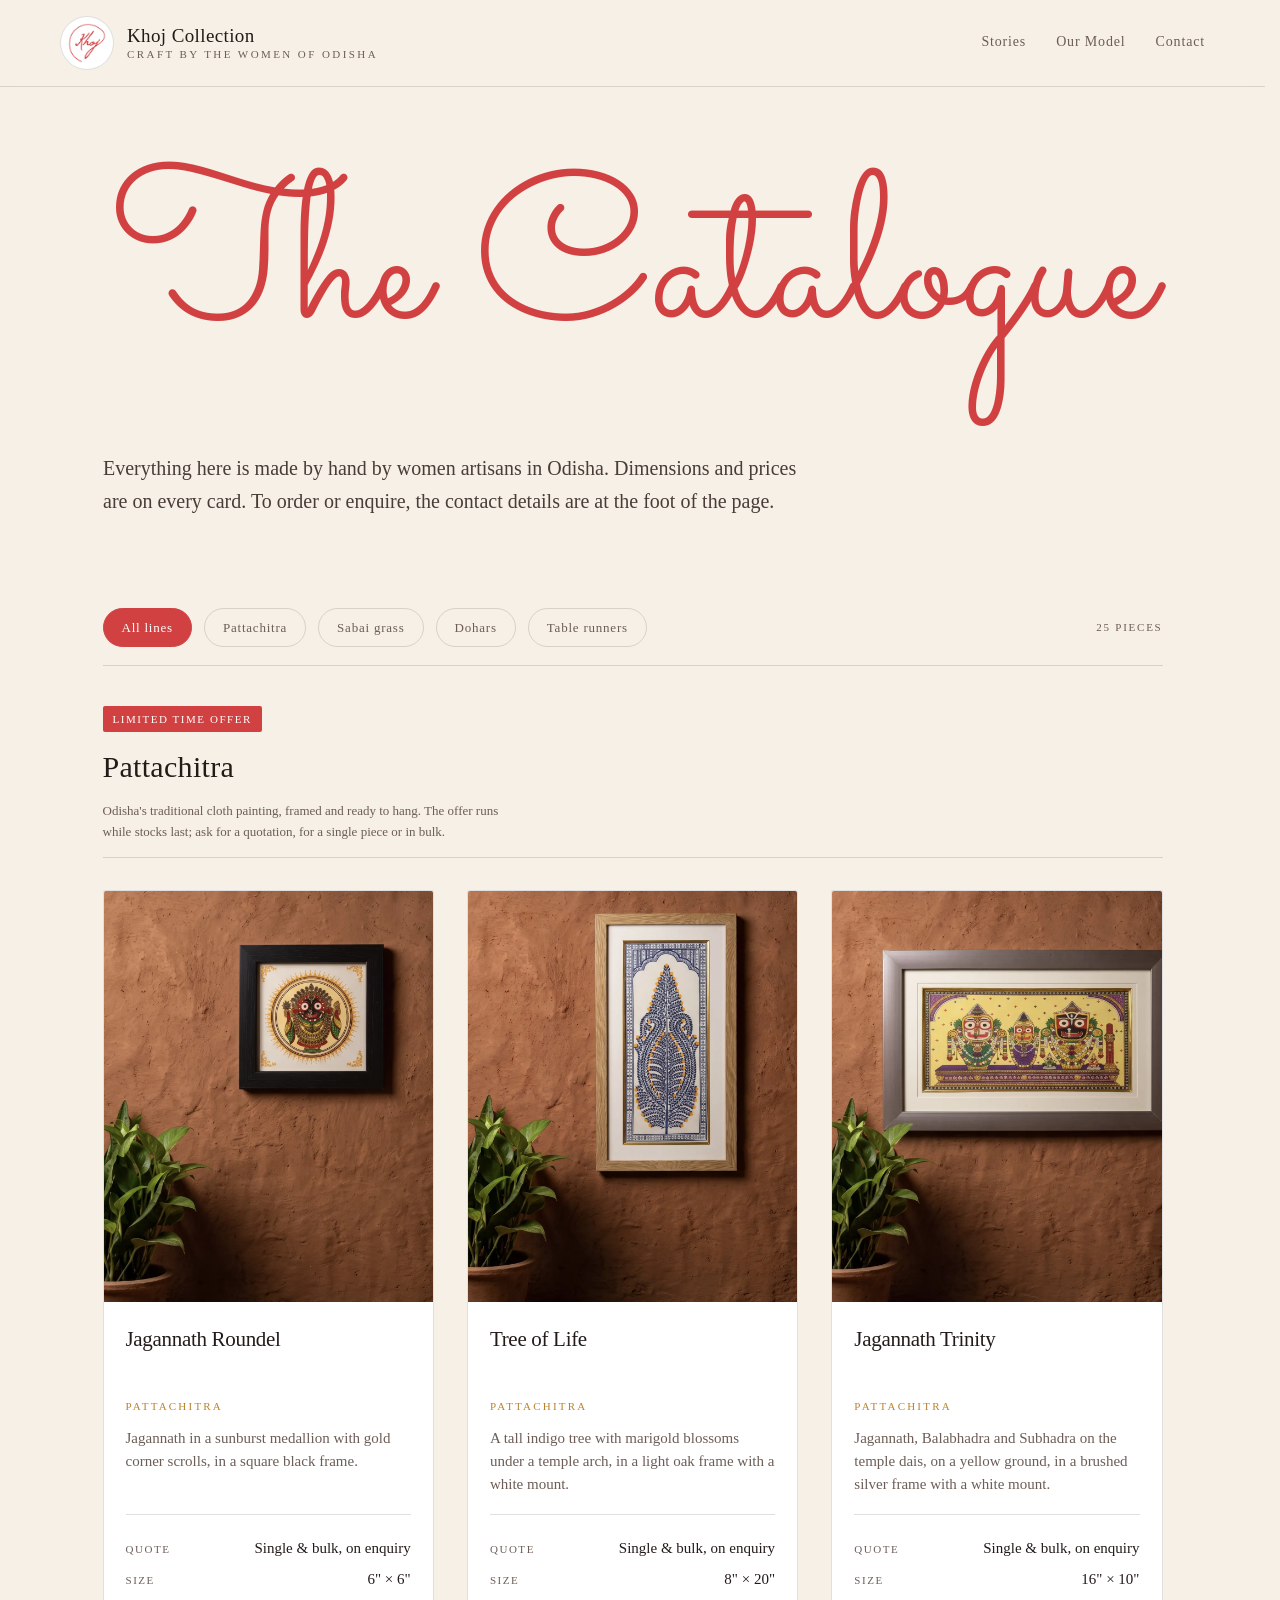
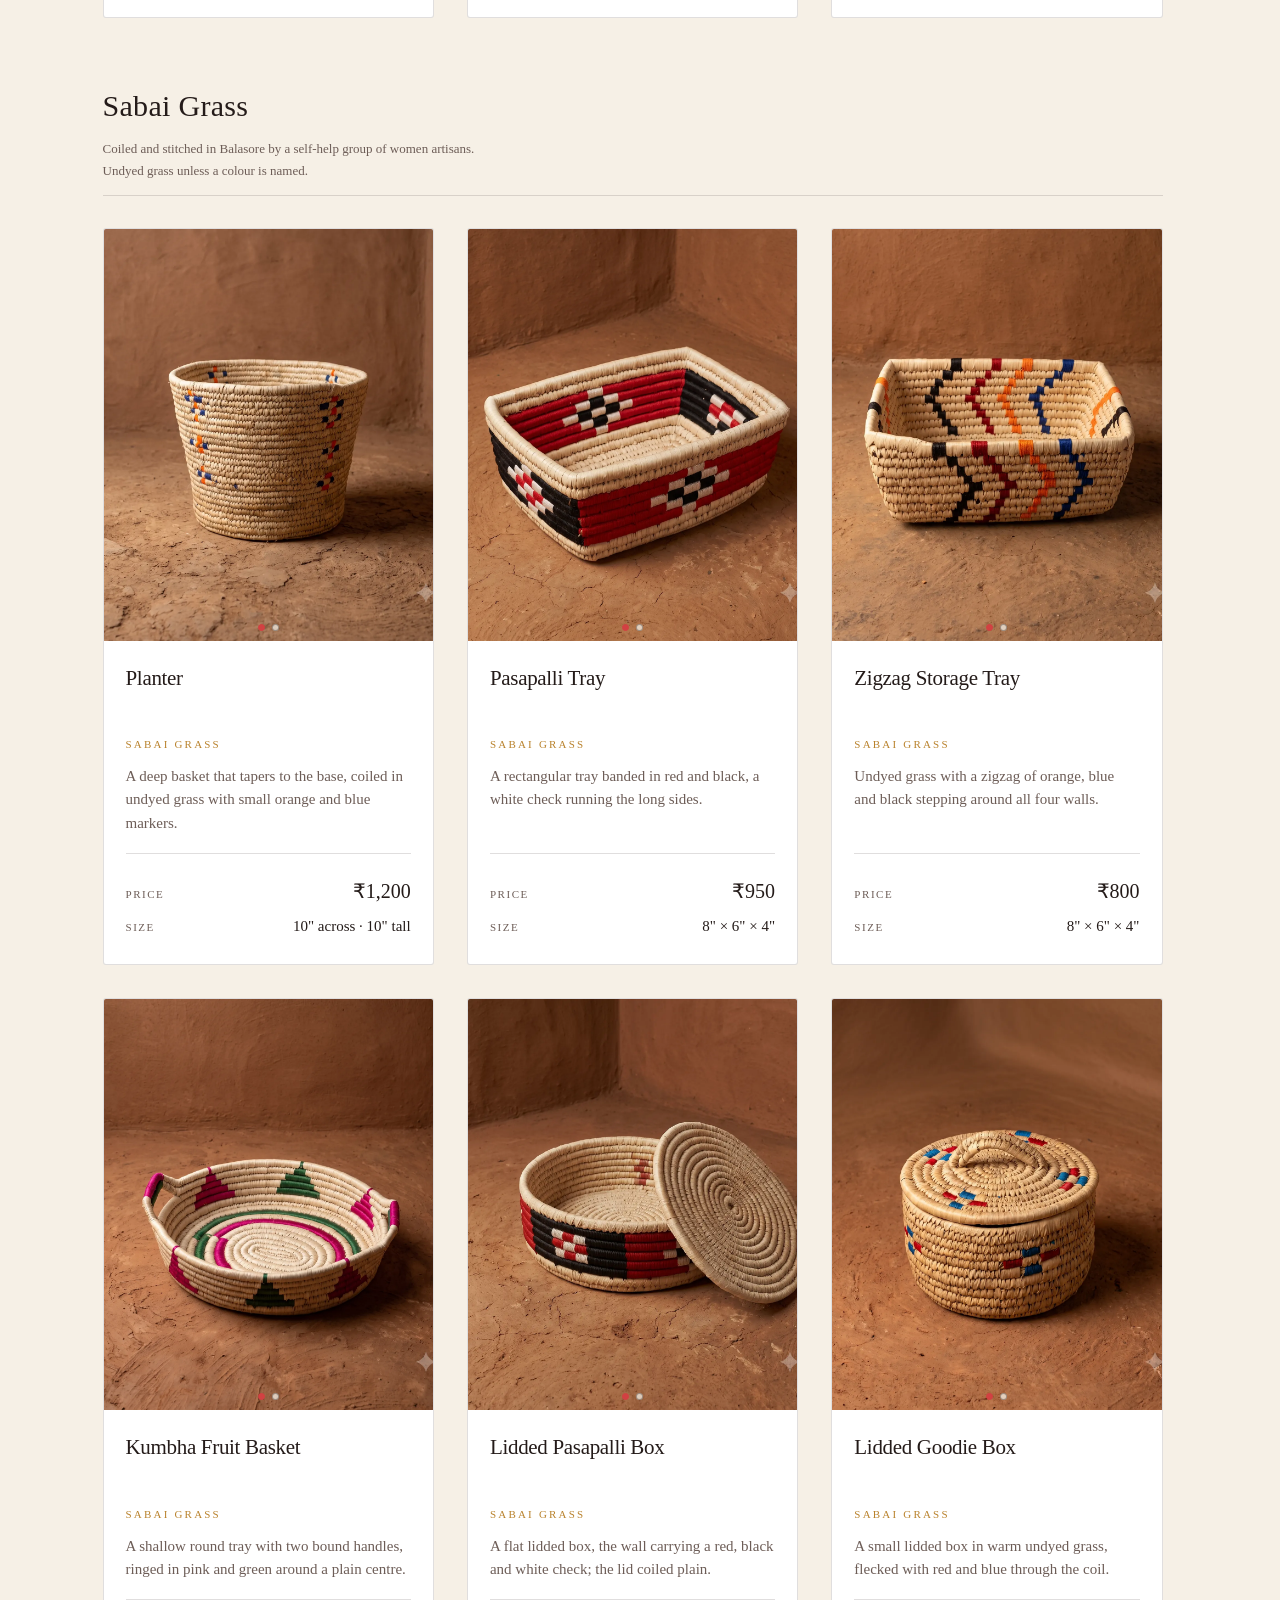
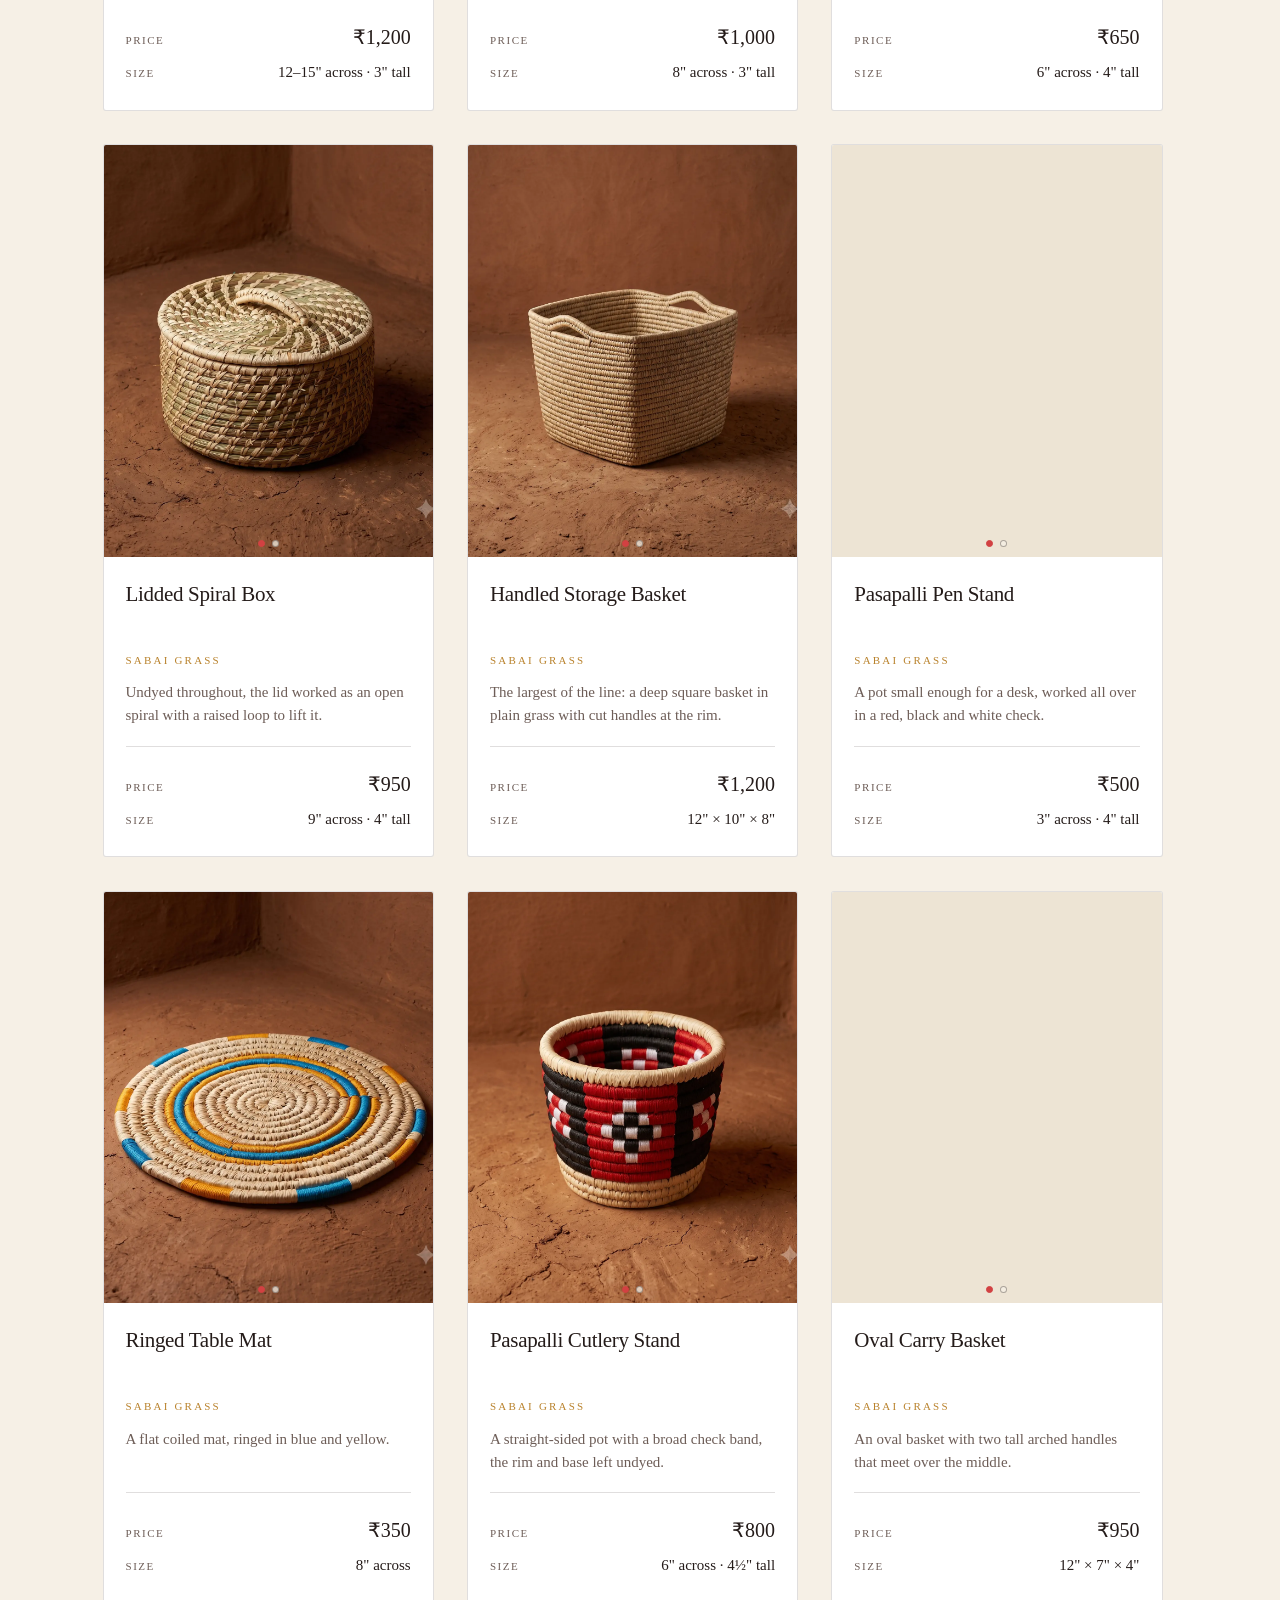
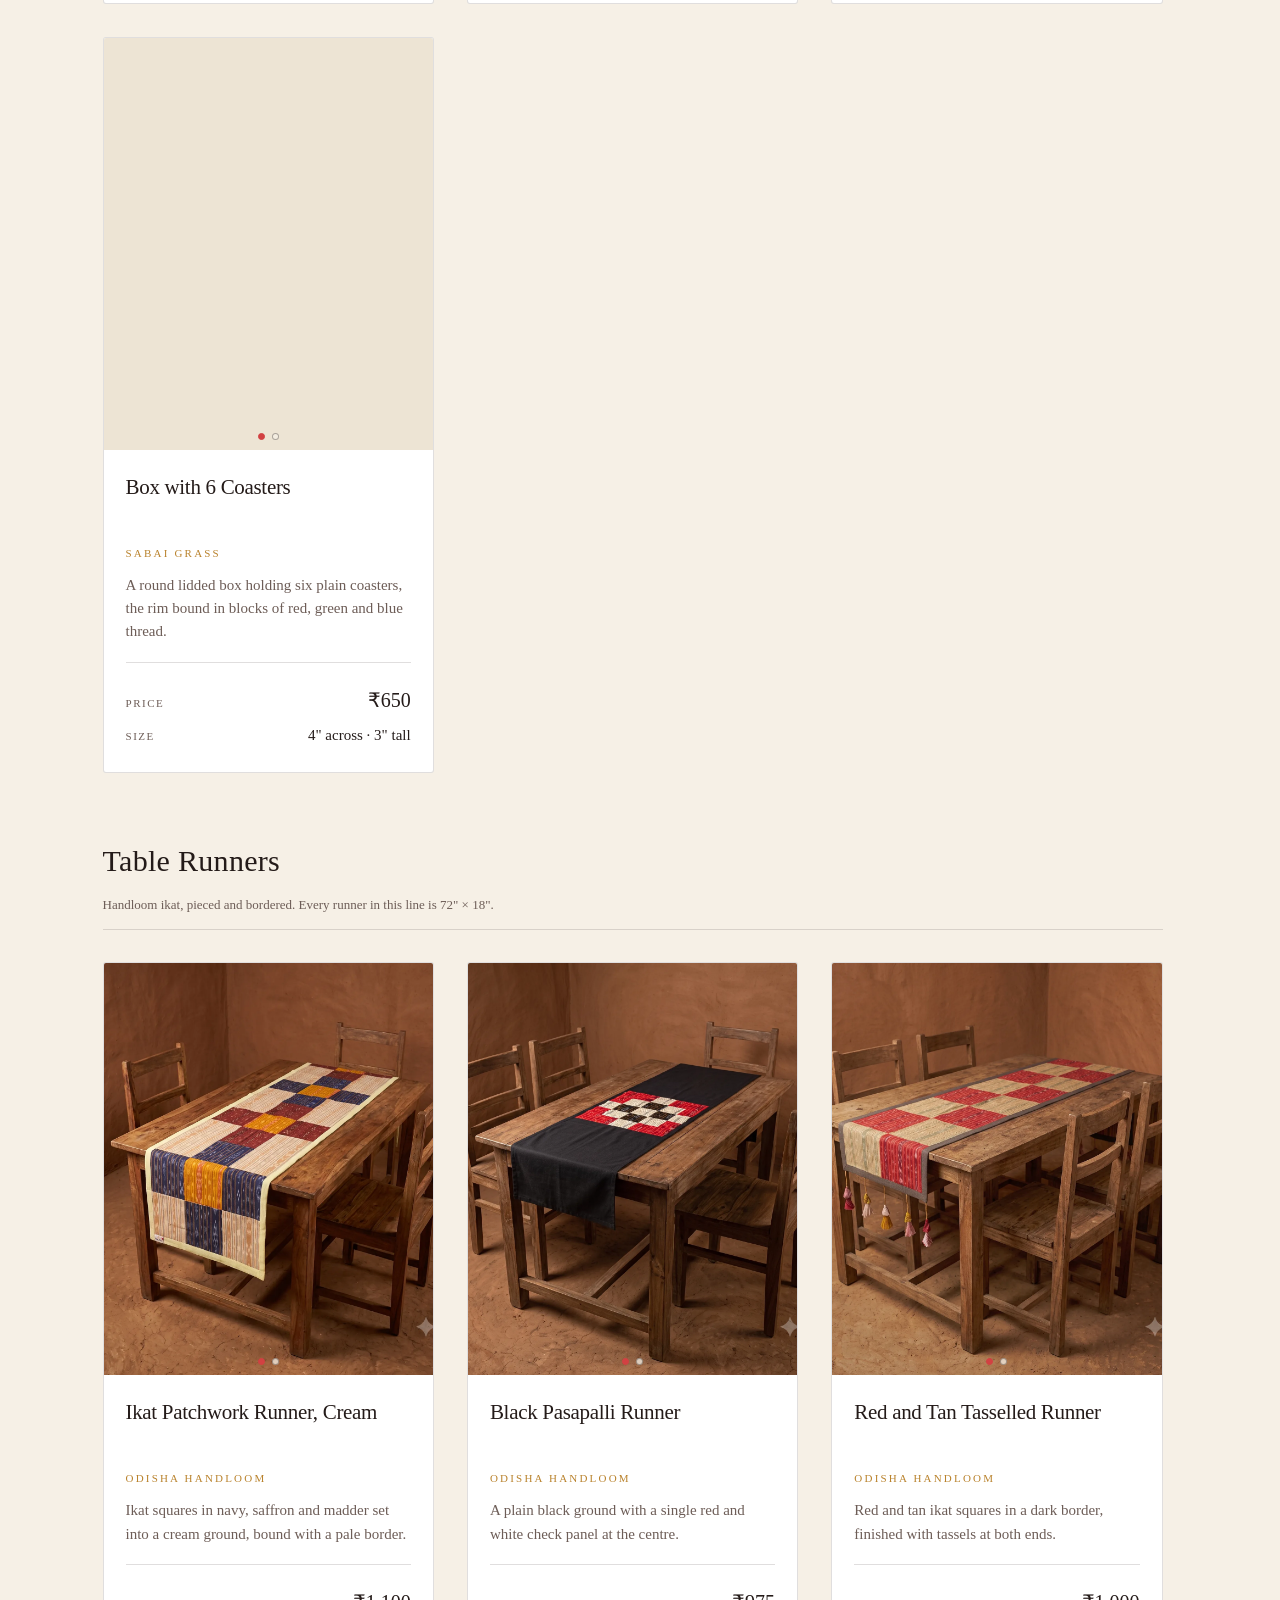
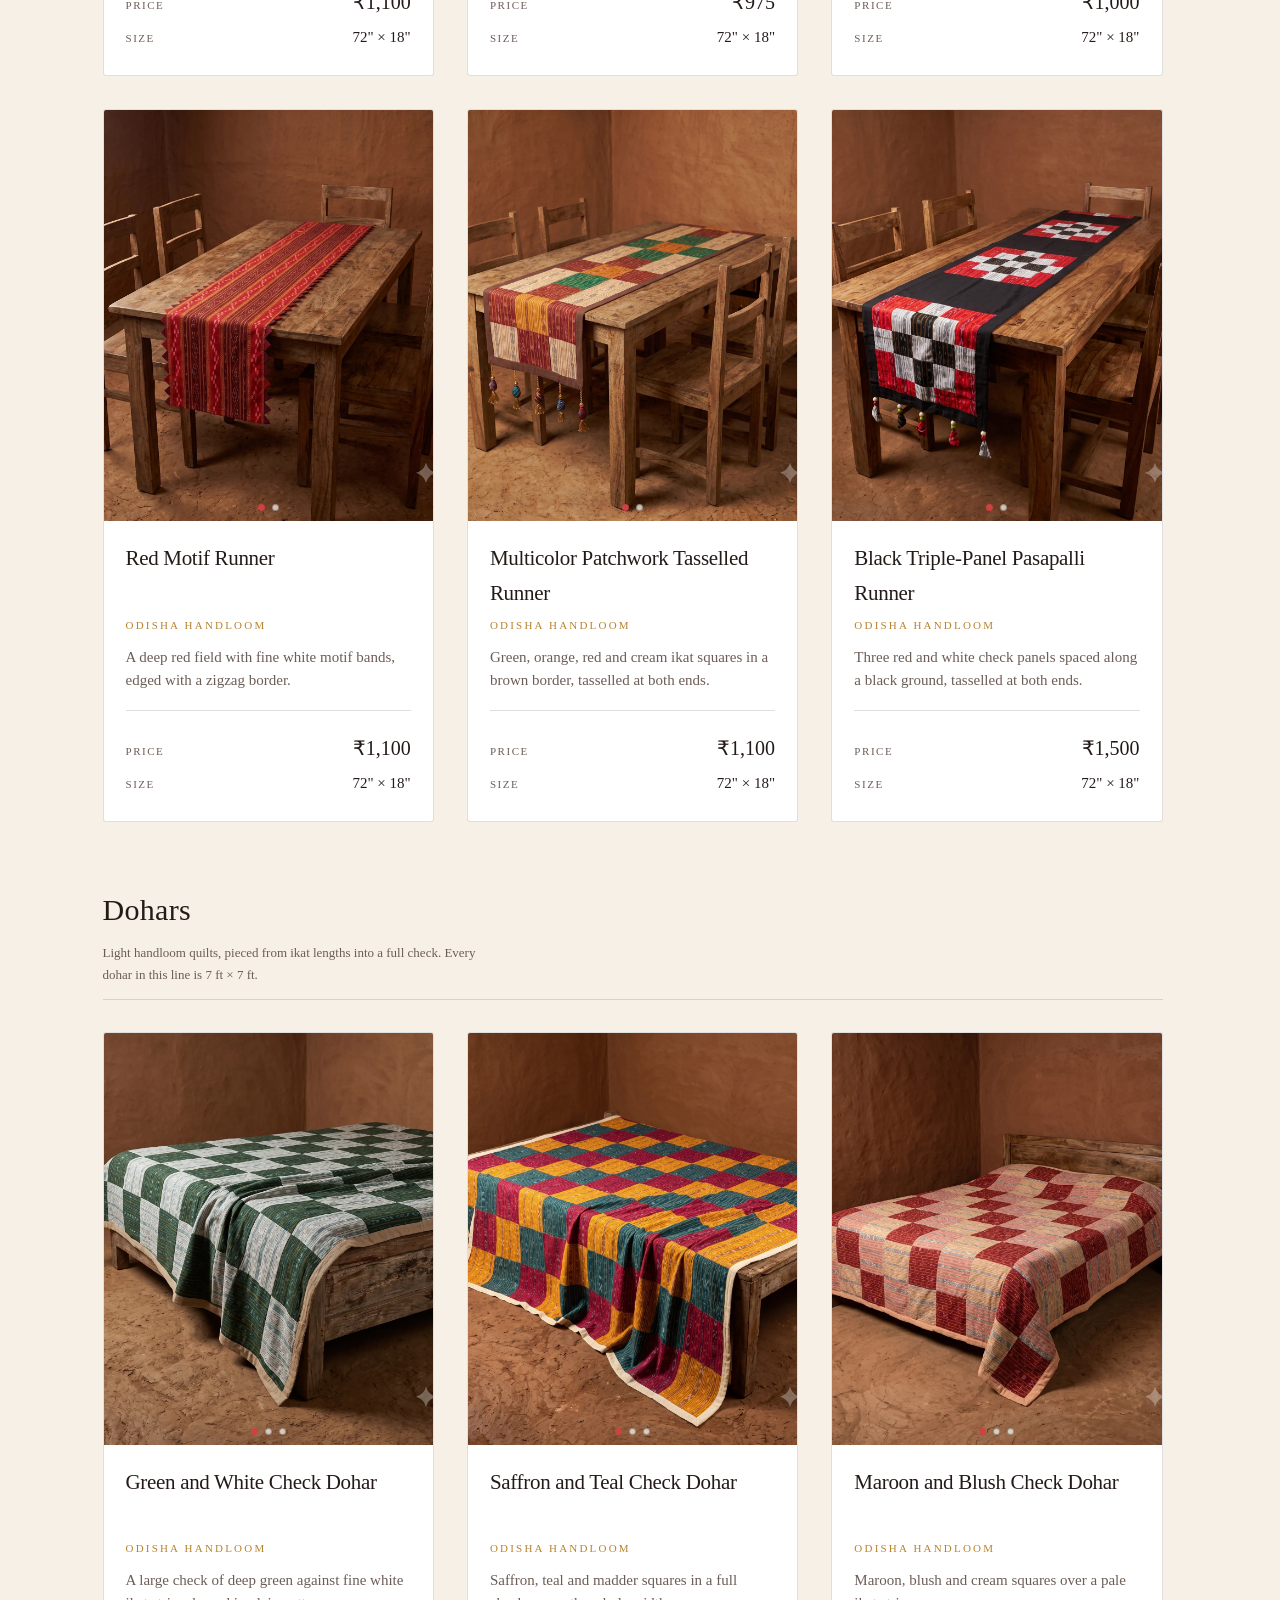
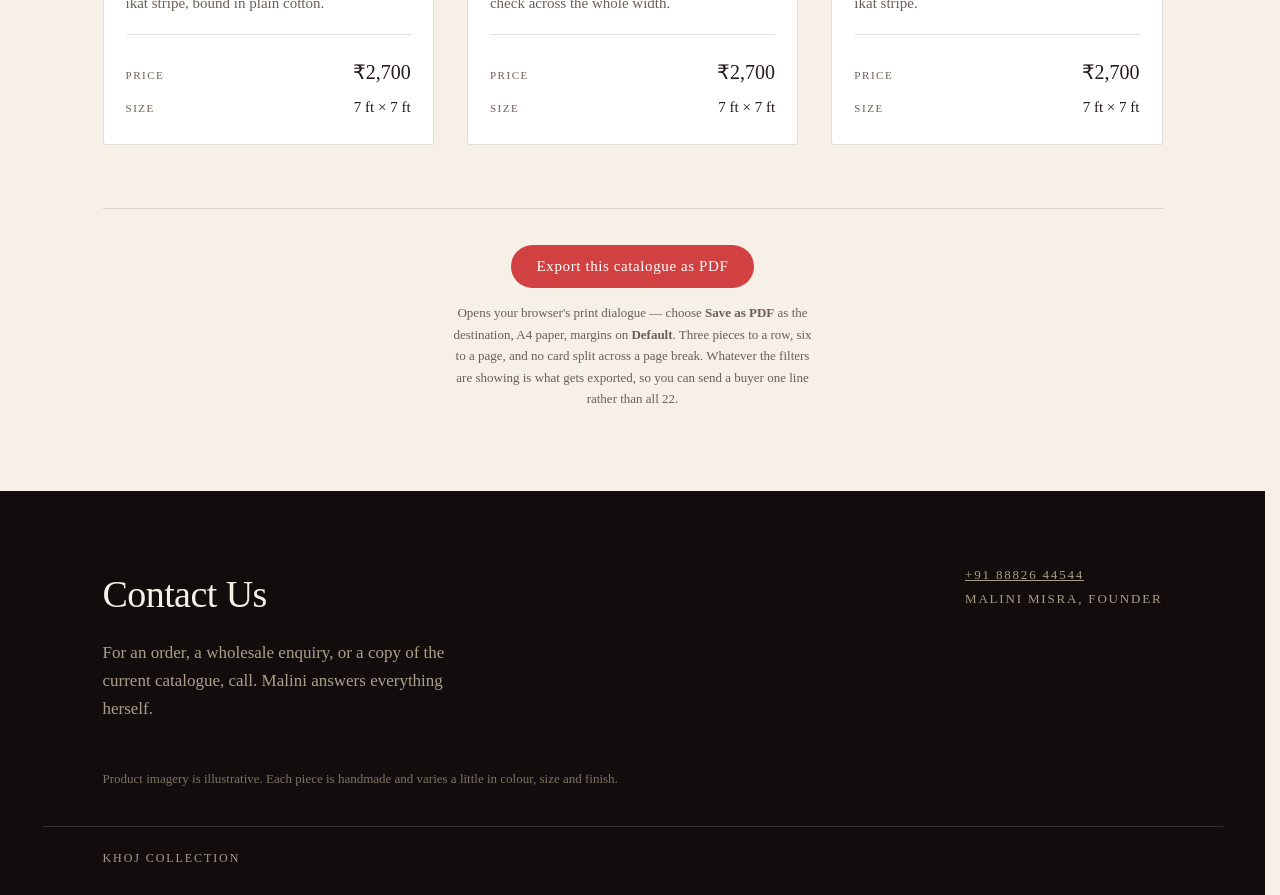
==== commit 0549c35f: "Add the Pattachitra offer line and retune the PDF export Pattachitra opens the catalogue under a lim" ====
--- a/catalogue.html
+++ b/catalogue.html
@@ -18,7 +18,7 @@
 <meta property="og:image:width" content="1200">
 <meta property="og:image:height" content="630">
 <meta name="twitter:card" content="summary_large_image">
-<link rel="stylesheet" href="assets/css/style.css?v=9">
+<link rel="stylesheet" href="assets/css/style.css?v=14">
 </head>
 <body>
 
@@ -52,6 +52,64 @@
       <div class="filters" id="filters" hidden></div>
       <p class="filter-count" id="filter-count" aria-live="polite" role="status"></p>
     </div>
+
+    <section class="cat-block cat-offer" id="cat-pattachitra" data-cat-block="pattachitra">
+      <header class="cat-head">
+        <p class="offer-tag">Limited time offer</p>
+        <h2>Pattachitra</h2>
+        <p>Odisha's traditional cloth painting, framed and ready to hang. The offer runs while stocks last; ask for a quotation, for a single piece or in bulk.</p>
+      </header>
+      <div class="grid" data-cat-grid="pattachitra">
+      <article class="card" id="jagannath-roundel" data-cat="pattachitra">
+        <div class="card-gallery" tabindex="0" role="group" aria-label="Photographs of Jagannath Roundel">
+          <div class="card-frames">
+            <img class="is-on" src="assets/img/products/pattachitra/jagannath-roundel/hero.webp" srcset="assets/img/products/pattachitra/jagannath-roundel/hero.webp 1200w, assets/img/products/pattachitra/jagannath-roundel/hero@2x.webp 1297w" sizes="(max-width: 640px) 90vw, 320px" width="1200" height="1500" loading="lazy" decoding="async" alt="Jagannath Roundel.">
+          </div>
+        </div>
+        <div class="card-body">
+          <h3>Jagannath Roundel</h3>
+          <p class="card-place">Pattachitra</p>
+          <p class="card-note">Jagannath in a sunburst medallion with gold corner scrolls, in a square black frame.</p>
+          <dl class="card-meta">
+            <div><dt>Quote</dt><dd>Single &amp; bulk, on enquiry</dd></div>
+            <div><dt>Size</dt><dd>6" × 6"</dd></div>
+          </dl>
+        </div>
+      </article>
+      <article class="card" id="tree-of-life-panel" data-cat="pattachitra">
+        <div class="card-gallery" tabindex="0" role="group" aria-label="Photographs of Tree of Life">
+          <div class="card-frames">
+            <img class="is-on" src="assets/img/products/pattachitra/tree-of-life-panel/hero.webp" srcset="assets/img/products/pattachitra/tree-of-life-panel/hero.webp 1200w, assets/img/products/pattachitra/tree-of-life-panel/hero@2x.webp 1364w" sizes="(max-width: 640px) 90vw, 320px" width="1200" height="1500" loading="lazy" decoding="async" alt="Tree of Life.">
+          </div>
+        </div>
+        <div class="card-body">
+          <h3>Tree of Life</h3>
+          <p class="card-place">Pattachitra</p>
+          <p class="card-note">A tall indigo tree with marigold blossoms under a temple arch, in a light oak frame with a white mount.</p>
+          <dl class="card-meta">
+            <div><dt>Quote</dt><dd>Single &amp; bulk, on enquiry</dd></div>
+            <div><dt>Size</dt><dd>8" × 20"</dd></div>
+          </dl>
+        </div>
+      </article>
+      <article class="card" id="jagannath-trinity-panel" data-cat="pattachitra">
+        <div class="card-gallery" tabindex="0" role="group" aria-label="Photographs of Jagannath Trinity">
+          <div class="card-frames">
+            <img class="is-on" src="assets/img/products/pattachitra/jagannath-trinity-panel/hero.webp" srcset="assets/img/products/pattachitra/jagannath-trinity-panel/hero.webp 1200w, assets/img/products/pattachitra/jagannath-trinity-panel/hero@2x.webp 1375w" sizes="(max-width: 640px) 90vw, 320px" width="1200" height="1500" loading="lazy" decoding="async" alt="Jagannath Trinity.">
+          </div>
+        </div>
+        <div class="card-body">
+          <h3>Jagannath Trinity</h3>
+          <p class="card-place">Pattachitra</p>
+          <p class="card-note">Jagannath, Balabhadra and Subhadra on the temple dais, on a yellow ground, in a brushed silver frame with a white mount.</p>
+          <dl class="card-meta">
+            <div><dt>Quote</dt><dd>Single &amp; bulk, on enquiry</dd></div>
+            <div><dt>Size</dt><dd>16" × 10"</dd></div>
+          </dl>
+        </div>
+      </article>
+      </div>
+    </section>
 
     <section class="cat-block" id="cat-sabai" data-cat-block="sabai">
       <header class="cat-head">
@@ -624,6 +682,6 @@
   </div>
 </footer>
 
-<script src="assets/js/catalogue.js?v=9"></script>
+<script src="assets/js/catalogue.js?v=10"></script>
 </body>
 </html>
--- a/assets/css/style.css
+++ b/assets/css/style.css
@@ -415,13 +415,38 @@
 
 /* ── catalogue page ───────────────────────────────────────────────────── */
 
+/* Sacramento: a monoline script, every stroke one even width, so the title
+   reads as a single running thread. Latin subset only, self-hosted so the
+   PDF export never waits on a font server. */
+@font-face {
+  font-family: "Sacramento";
+  font-style: normal;
+  font-weight: 400;
+  font-display: swap;
+  src: url("../fonts/sacramento-latin.woff2") format("woff2");
+}
+
 .page-head {
   padding: clamp(46px, 8vh, 88px) 0 clamp(30px, 5vh, 54px);
-  max-width: 720px;
-}
-
-.page-head h1 { font-size: clamp(36px, 6vw, 66px); line-height: 1.05; }
-.page-head .lede { margin-top: 20px; }
+  container-type: inline-size;
+}
+
+/* Sized off the container, not the viewport, so the title spans the full
+   measure at every width — screen and the A4 print column alike. 19.8cqi is
+   "The Catalogue" set in Sacramento, measured at 4.97em wide; change the
+   words and this has to be re-measured. */
+.page-head h1 {
+  font-family: "Sacramento", cursive;
+  font-size: 19.8cqi;
+  line-height: 1.1;
+  /* The g's tail drops well below the line box; keep it off the lede. */
+  padding-bottom: 0.2em;
+  letter-spacing: 0;
+  color: var(--ink);
+  text-align: center;
+  white-space: nowrap;
+}
+.page-head .lede { max-width: 720px; margin-top: 20px; }
 
 /* ── process ──────────────────────────────────────────────────────────── */
 
@@ -779,6 +804,20 @@
   font-size: var(--step--1);
 }
 
+/* The offer block sits first, so it carries a tag above the heading and the
+   cards quote on enquiry rather than carrying a price. */
+.cat-head .offer-tag {
+  display: inline-block;
+  margin: 0 0 10px;
+  padding: 4px 10px;
+  border-radius: 2px;
+  background: var(--ink);
+  color: #fff;
+  font-size: var(--step--2);
+  letter-spacing: 0.14em;
+  text-transform: uppercase;
+}
+
 /* ── PDF export ───────────────────────────────────────────────────────── */
 
 .export-bar {
@@ -801,10 +840,12 @@
    look like a catalogue rather than a screenshot of a web page is here. */
 @media print {
   /* Pinned to A4: the row-per-page arithmetic below is worked from 210x297,
-     and on US Letter the shorter page puts two rows exactly on the limit. */
-  @page { size: A4; margin: 14mm; }
-
-  html, body { background: #fff; }
+     and on US Letter the shorter page drops the second row off every page. */
+  @page { size: A4; margin: 10mm 14mm; background: var(--paper); }
+
+  /* The site's paper ground, not white: the @page background fills the
+     margins, the body fills the rest, and the cards stay white on top. */
+  html, body { background: var(--paper); }
   body { color: #000; font-size: 10pt; }
 
   /* Keep the gold place line and the mark itself; a browser drops colour in
@@ -843,23 +884,22 @@
 
   /* Each line starts its own page, so a printed run can be split by line.
      The heading's height is load-bearing — see the card note below — so these
-     numbers are not free decoration: shrinking this block lets a second row
-     climb onto an opening page and the pagination changes. */
-  .cat-block { break-before: page; margin: 0; }
+     numbers are not free decoration: growing this block pushes the second row
+     off an opening page and leaves it half empty. */
+  .cat-block,
+  .cat-block + .cat-block { break-before: page; margin: 0; }
   .cat-block:first-of-type { break-before: auto; }
   .cat-head {
     break-after: avoid;
-    margin-bottom: 8mm;
-    padding-bottom: 3.5mm;
+    margin-bottom: 5mm;
+    padding-bottom: 2.5mm;
     border-bottom-color: #bbb;
   }
   .cat-head h2 { font-size: 16pt; line-height: 1.2; }
   .cat-head p { margin-top: 1.5mm; font-size: 7.5pt; line-height: 1.35; max-width: none; }
 
   /* Three to a row on A4: 210mm less the 14mm margins is 182mm, less two 6mm
-     gaps, so a column is 56.7mm and its 4:5 photograph is 70.8mm. With the
-     body below that a card runs ~120mm, and two rows (246mm with the gap)
-     clear the 269mm of usable height with 23mm to spare. break-inside on the
+     gaps, so a column is 56.7mm. break-inside on the
      card is what guarantees a row is never cut: the three cards share a top
      edge and a height, so they move to the next page together or not at all. */
   .grid { grid-template-columns: repeat(3, 1fr); gap: 6mm; }
@@ -875,16 +915,17 @@
   /* Screen type is set for a 300px card; a 57mm column needs its own scale or
      the title alone eats the body.
 
-     The card height is tuned, not merely small. The wanted pagination is one
-     row on a line's opening page and two on every page after it, so the card
-     has to be tall enough that two rows plus a heading overflow the page, and
-     short enough that two rows without one do not. At 124mm it clears both:
-     253.9mm of rows against 269mm of clean page (15mm spare) but against only
-     245.7mm once a heading is above them (8mm over). The 5.5mm padding is
-     part of that height — trimming it drops a row onto the wrong page. */
-  .card-body { padding: 5.5mm; }
+     The card height is tuned, not merely small: every page carries two full
+     rows, a line's opening page included, so the only short page is a line's
+     last one. That needs two rows, the gap and a ~20mm heading inside the
+     277mm of usable height, so a card can be ~125mm at most. The 5:6 photo
+     (68mm, a sliver shorter than the screen's 4:5) and the 4mm padding are
+     what keep it under — grow either and the opening page loses its second
+     row. */
+  .card-gallery { aspect-ratio: 5 / 6; }
+  .card-body { padding: 4mm; }
   .card-body h3 { font-size: 10.5pt; line-height: 1.25; min-height: 2.5em; }
-  .card-place { margin: 1mm 0 2mm; font-size: 6.5pt; letter-spacing: 0.16em; }
+  .card-place { margin: 0.5mm 0 1.5mm; font-size: 6.5pt; letter-spacing: 0.16em; }
   .card-note { margin: 0 0 2.5mm; font-size: 8pt; line-height: 1.35; }
   .card-meta { padding-top: 2mm; border-top-color: #bbb; }
   .card-meta > div { padding: 0.3mm 0; }
